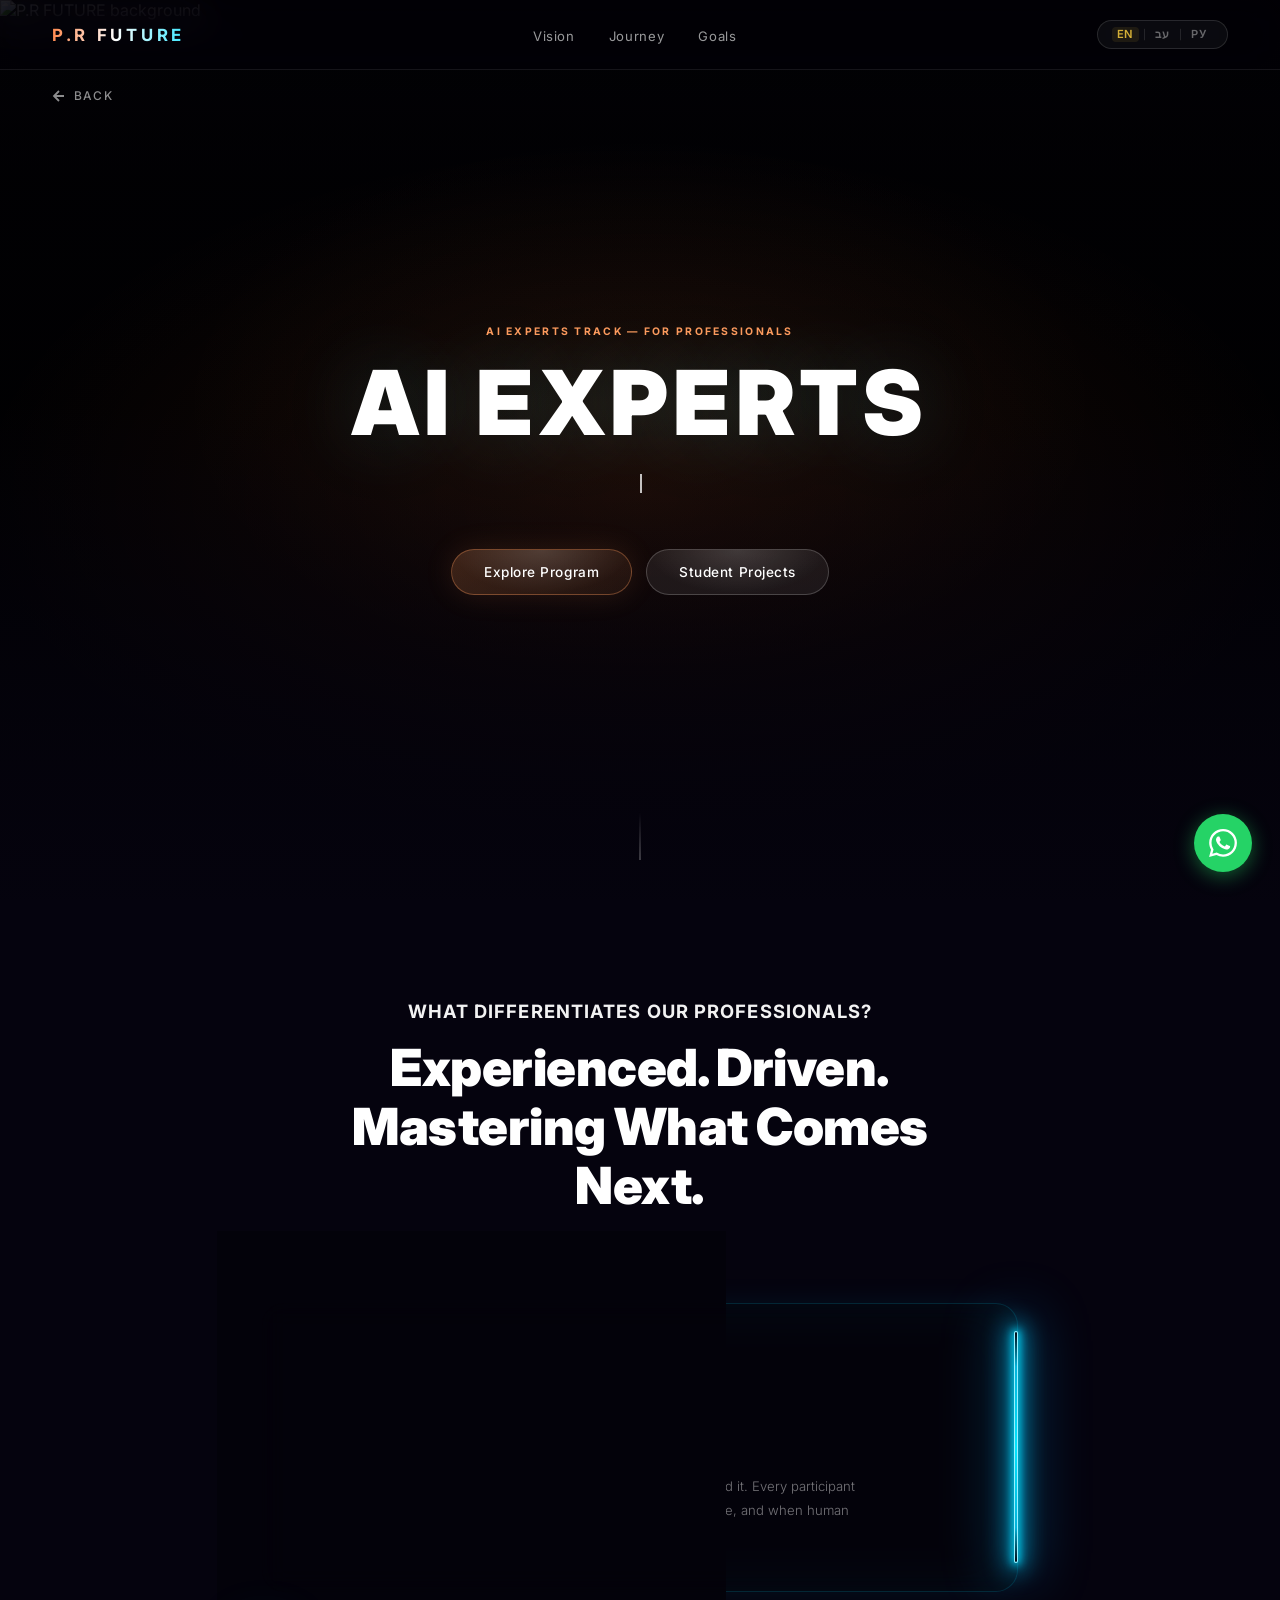
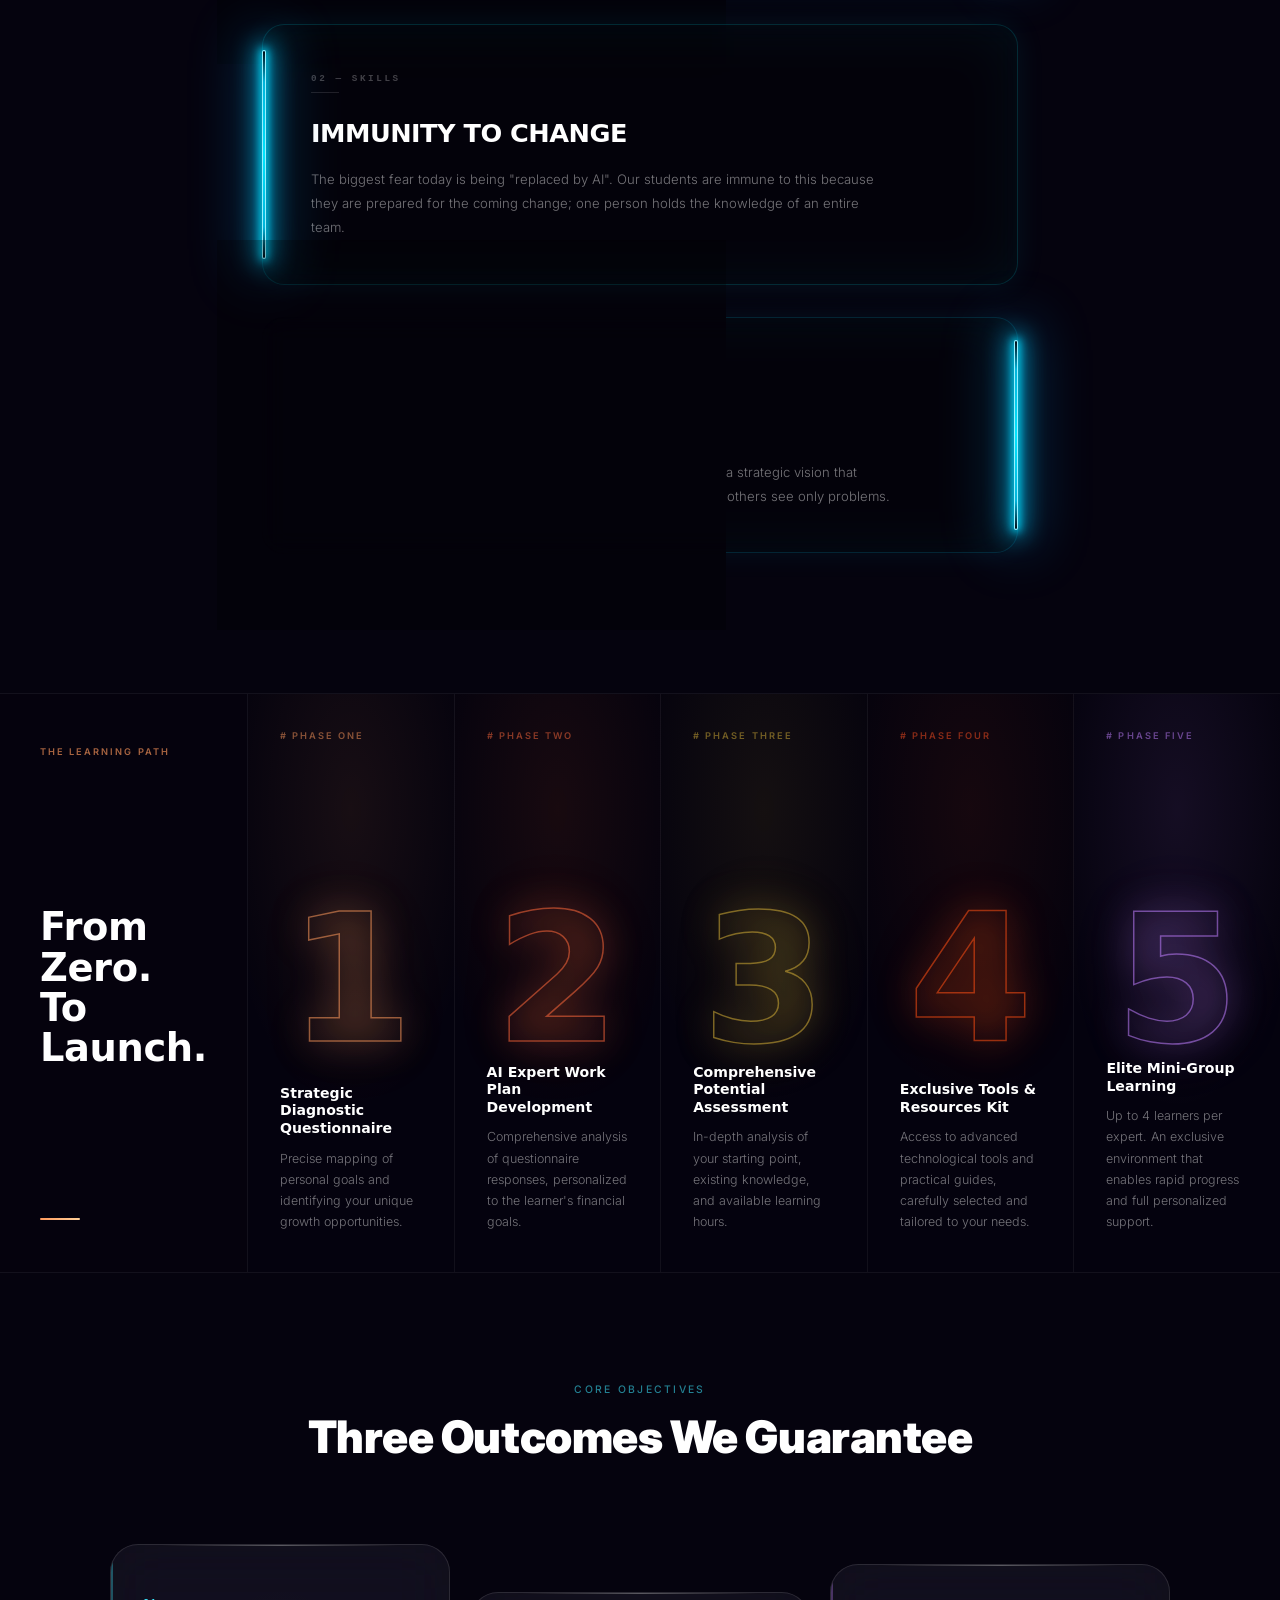
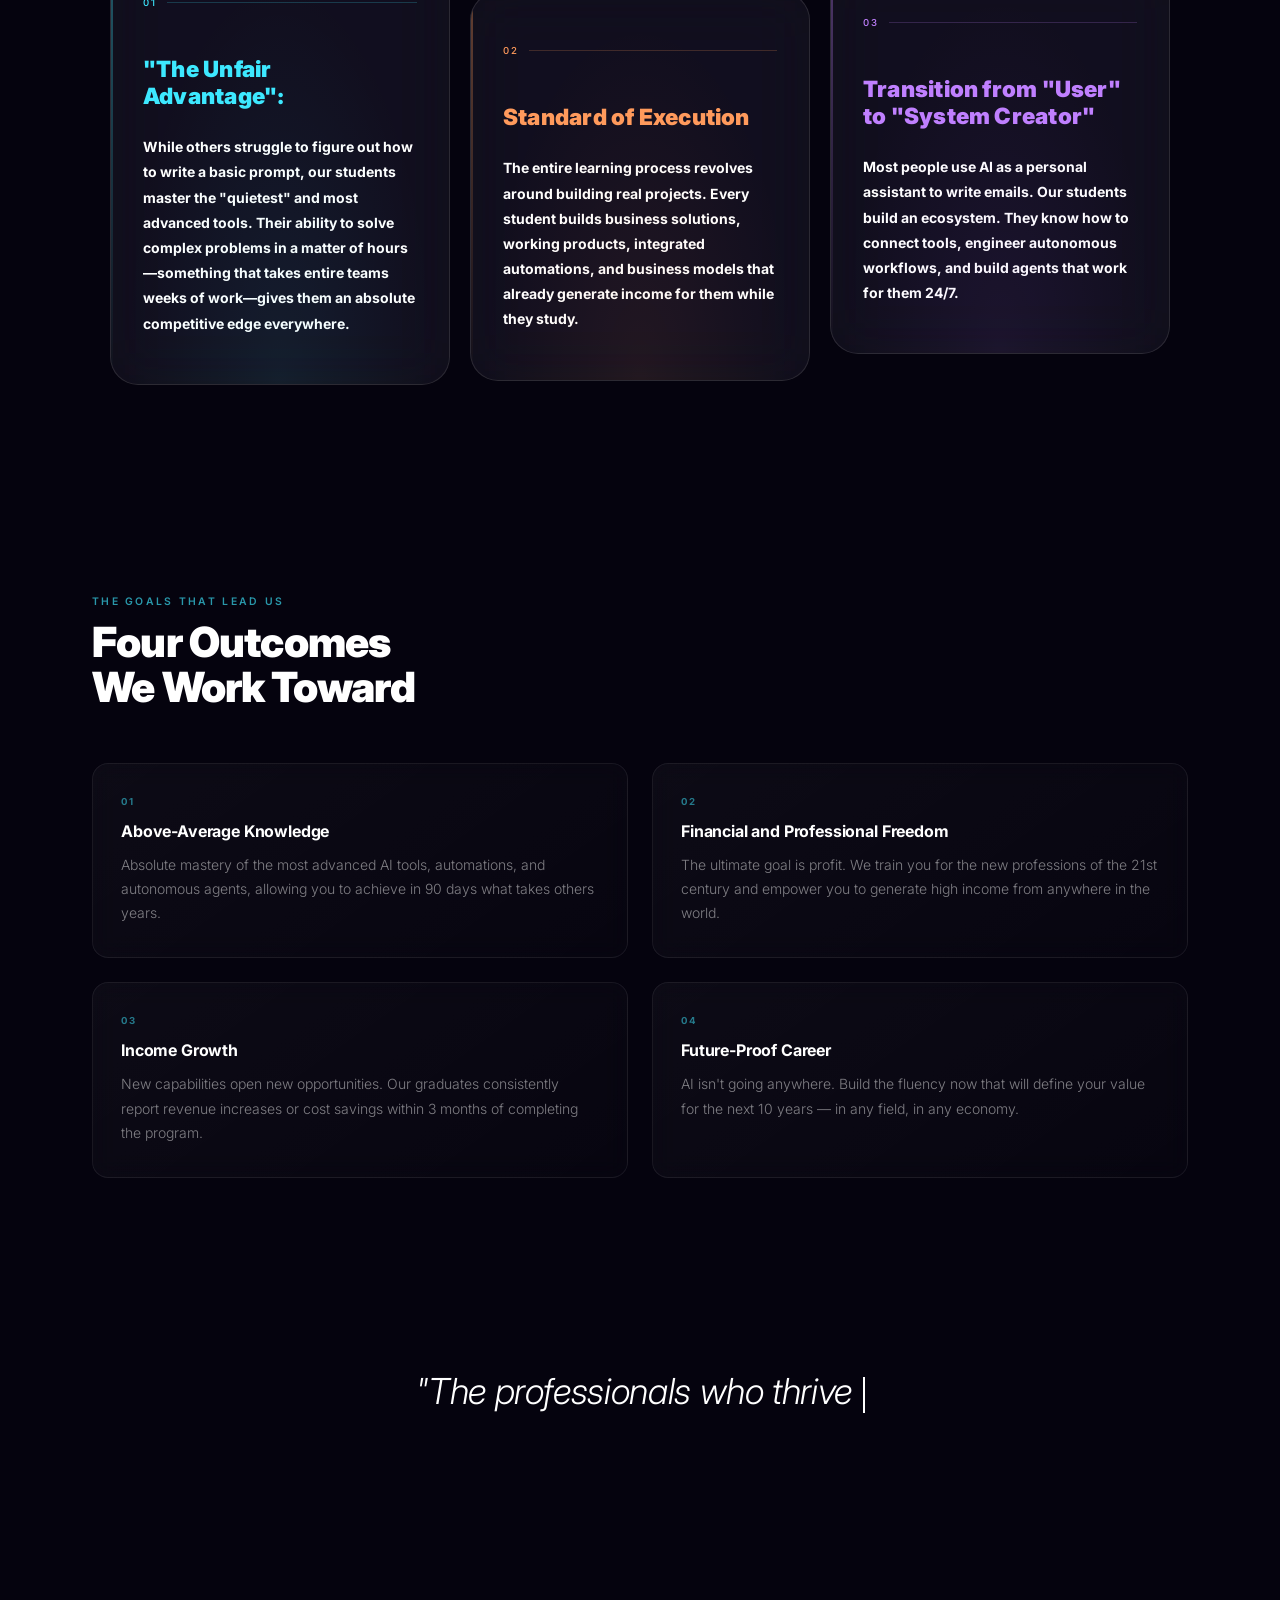
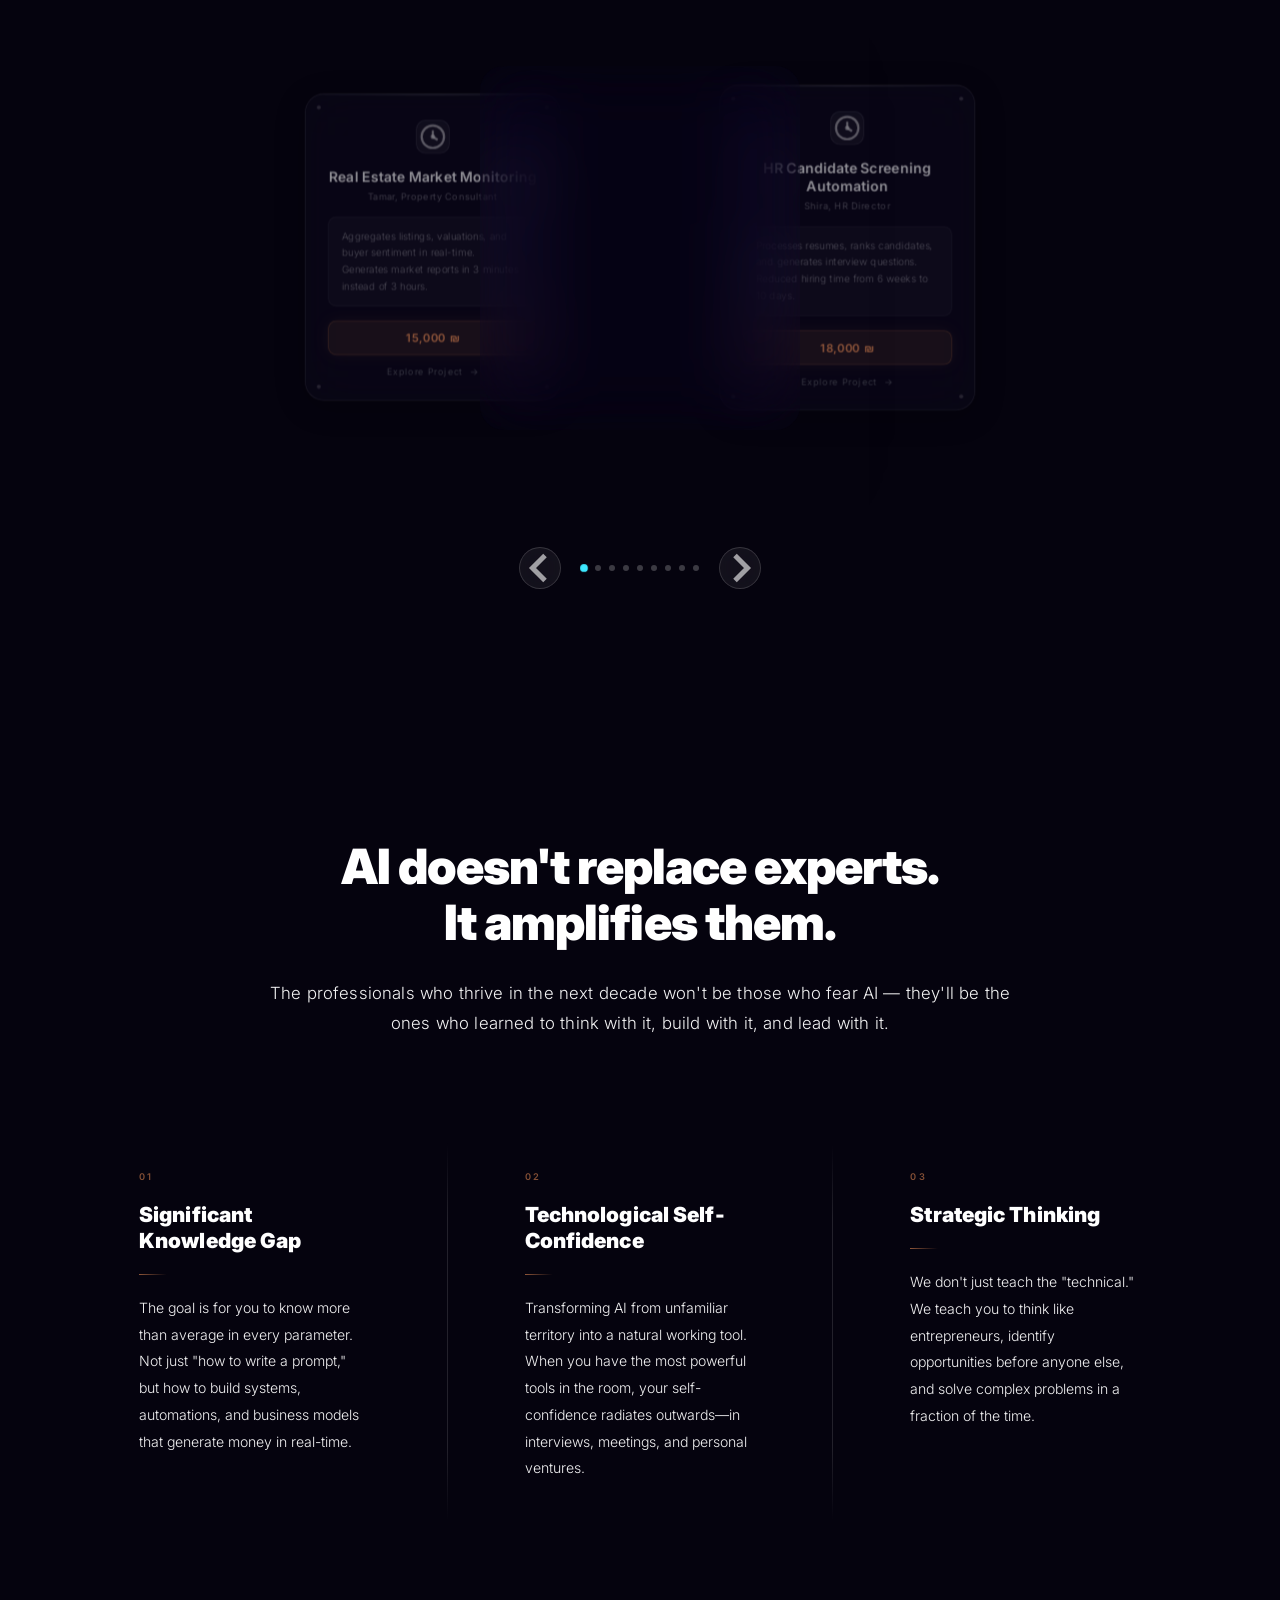
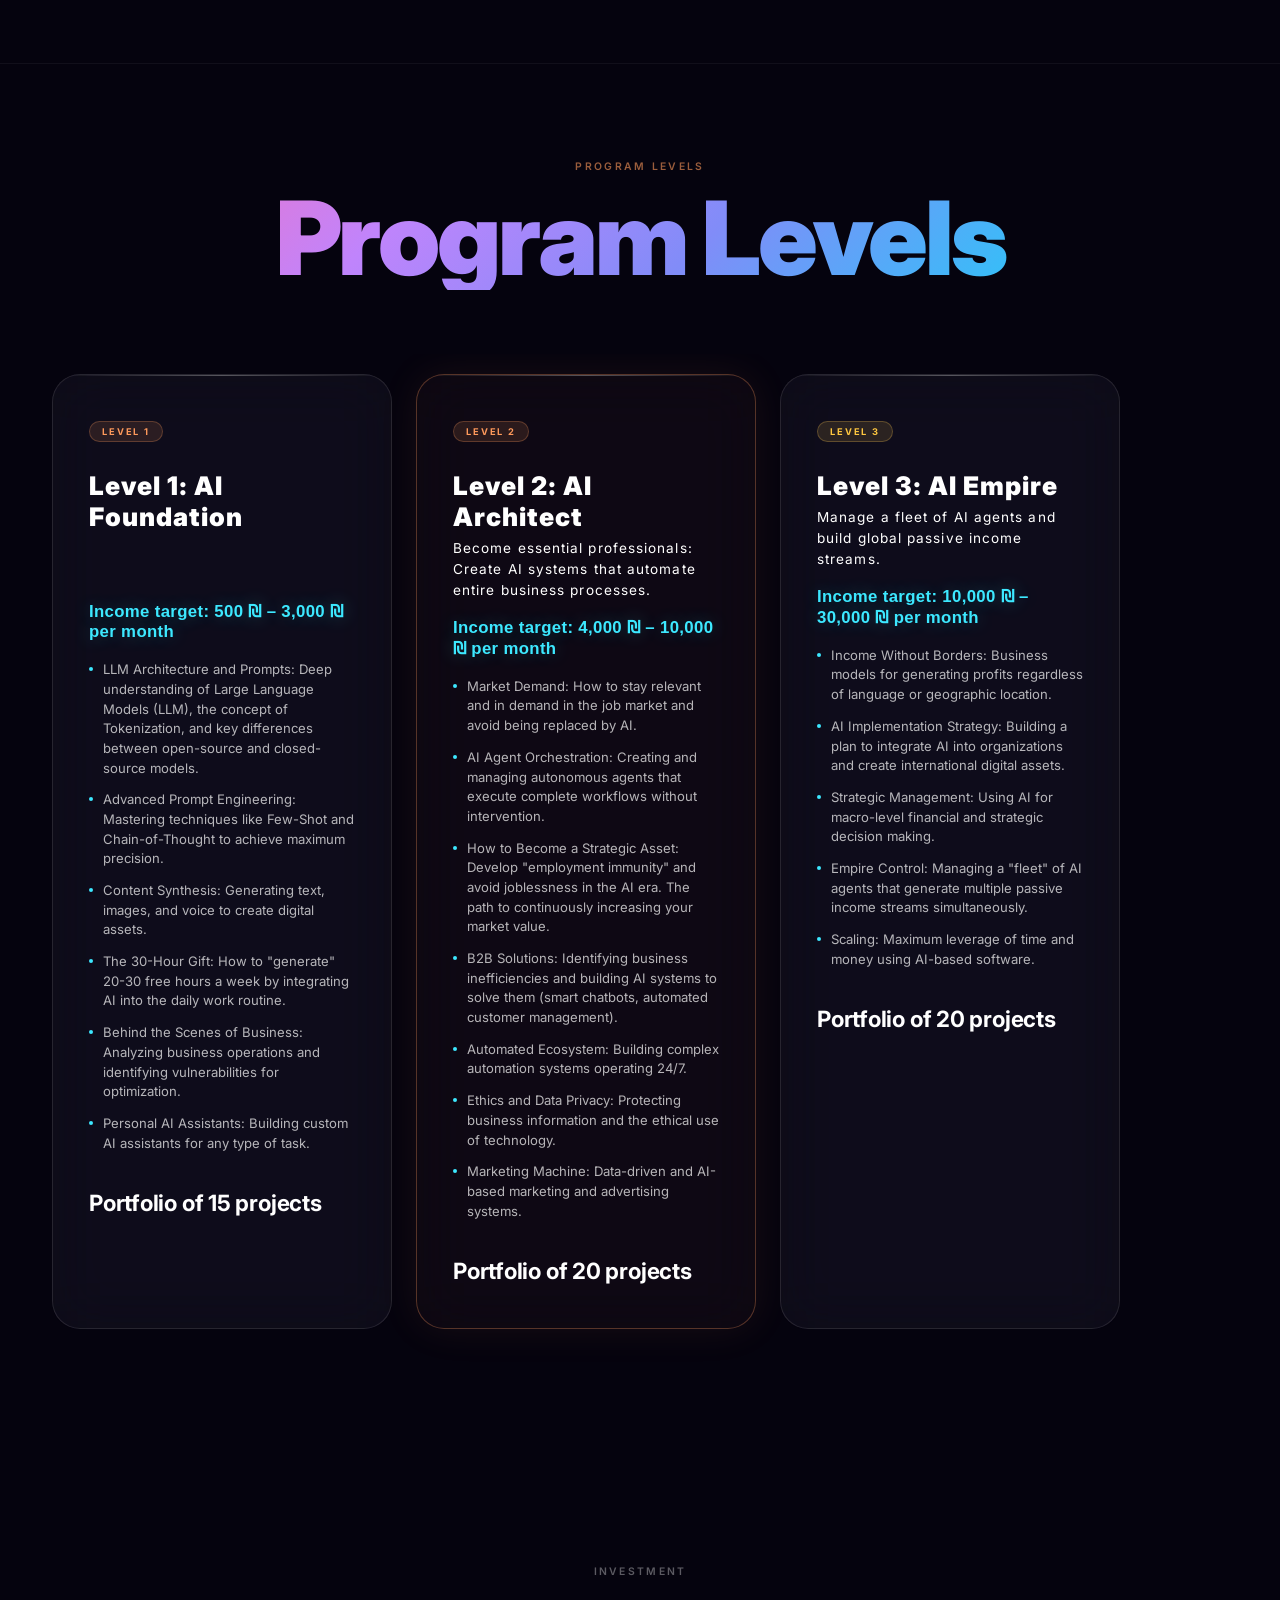
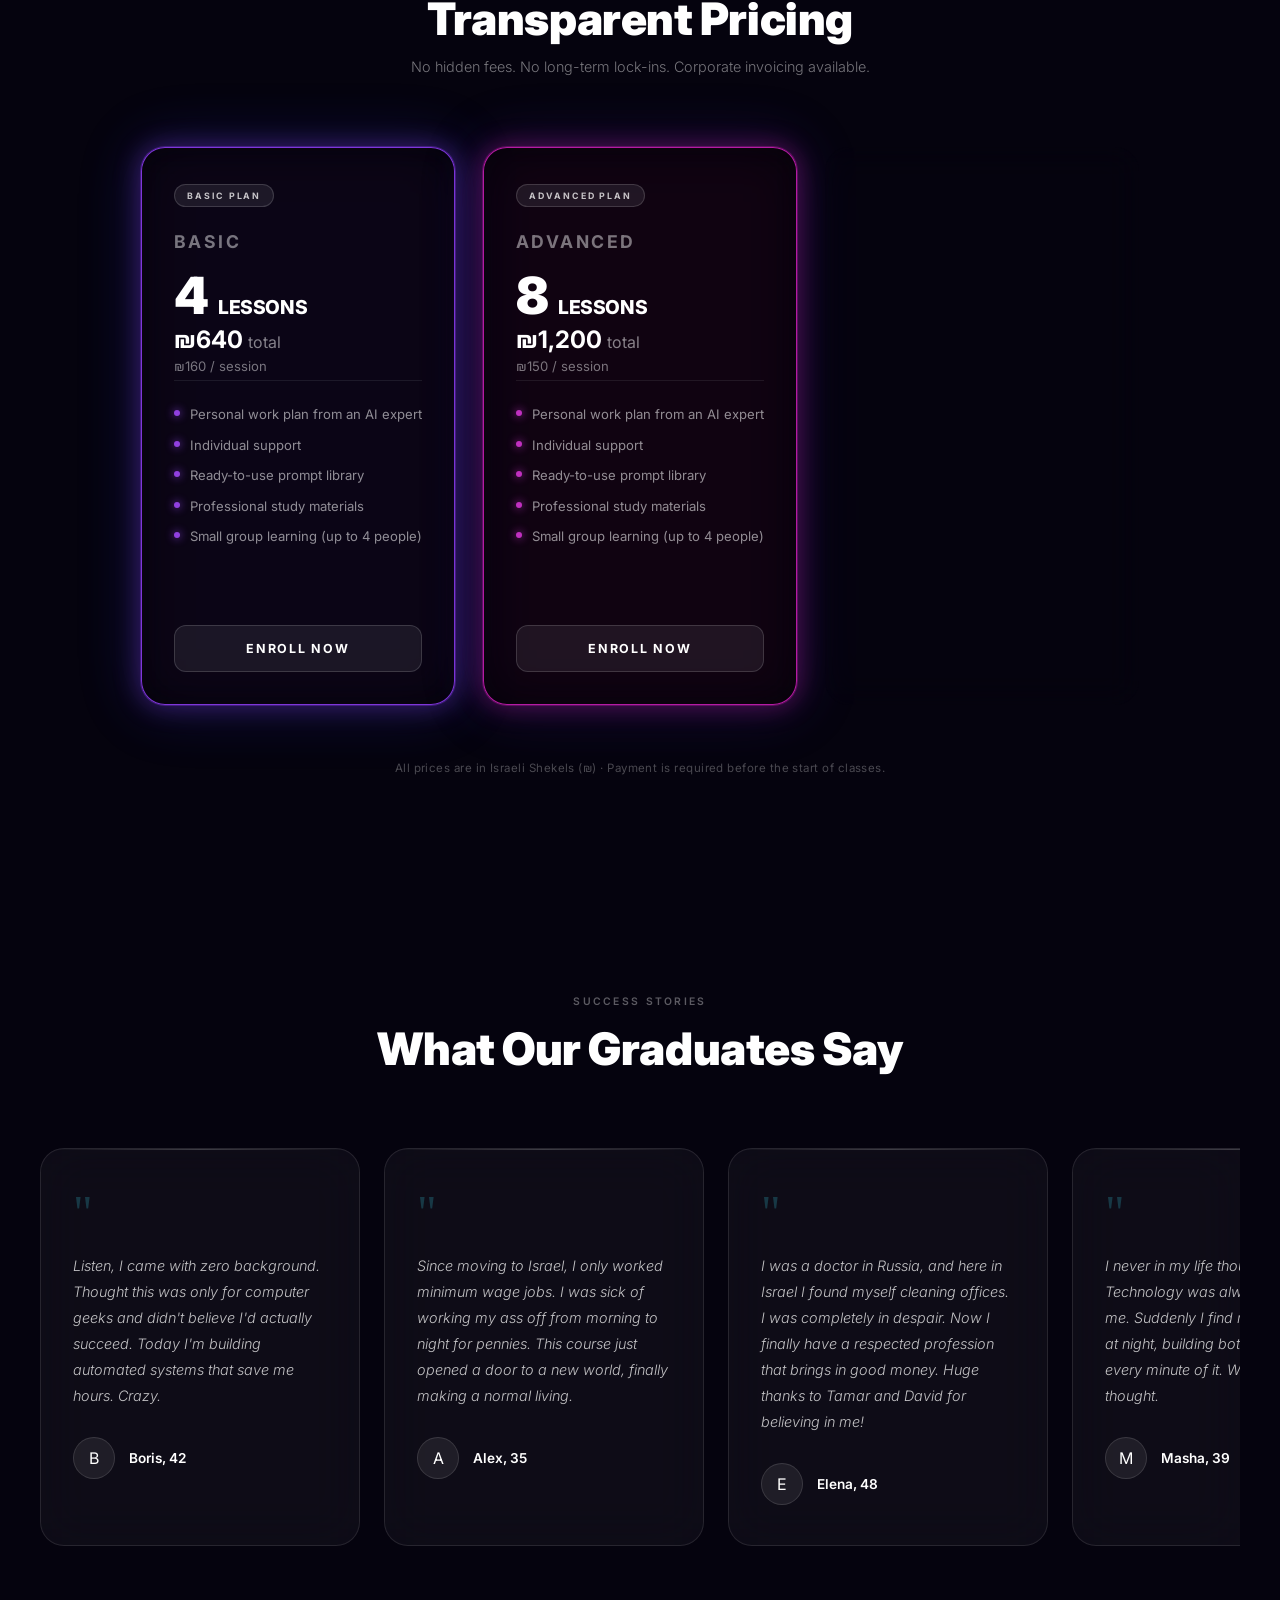
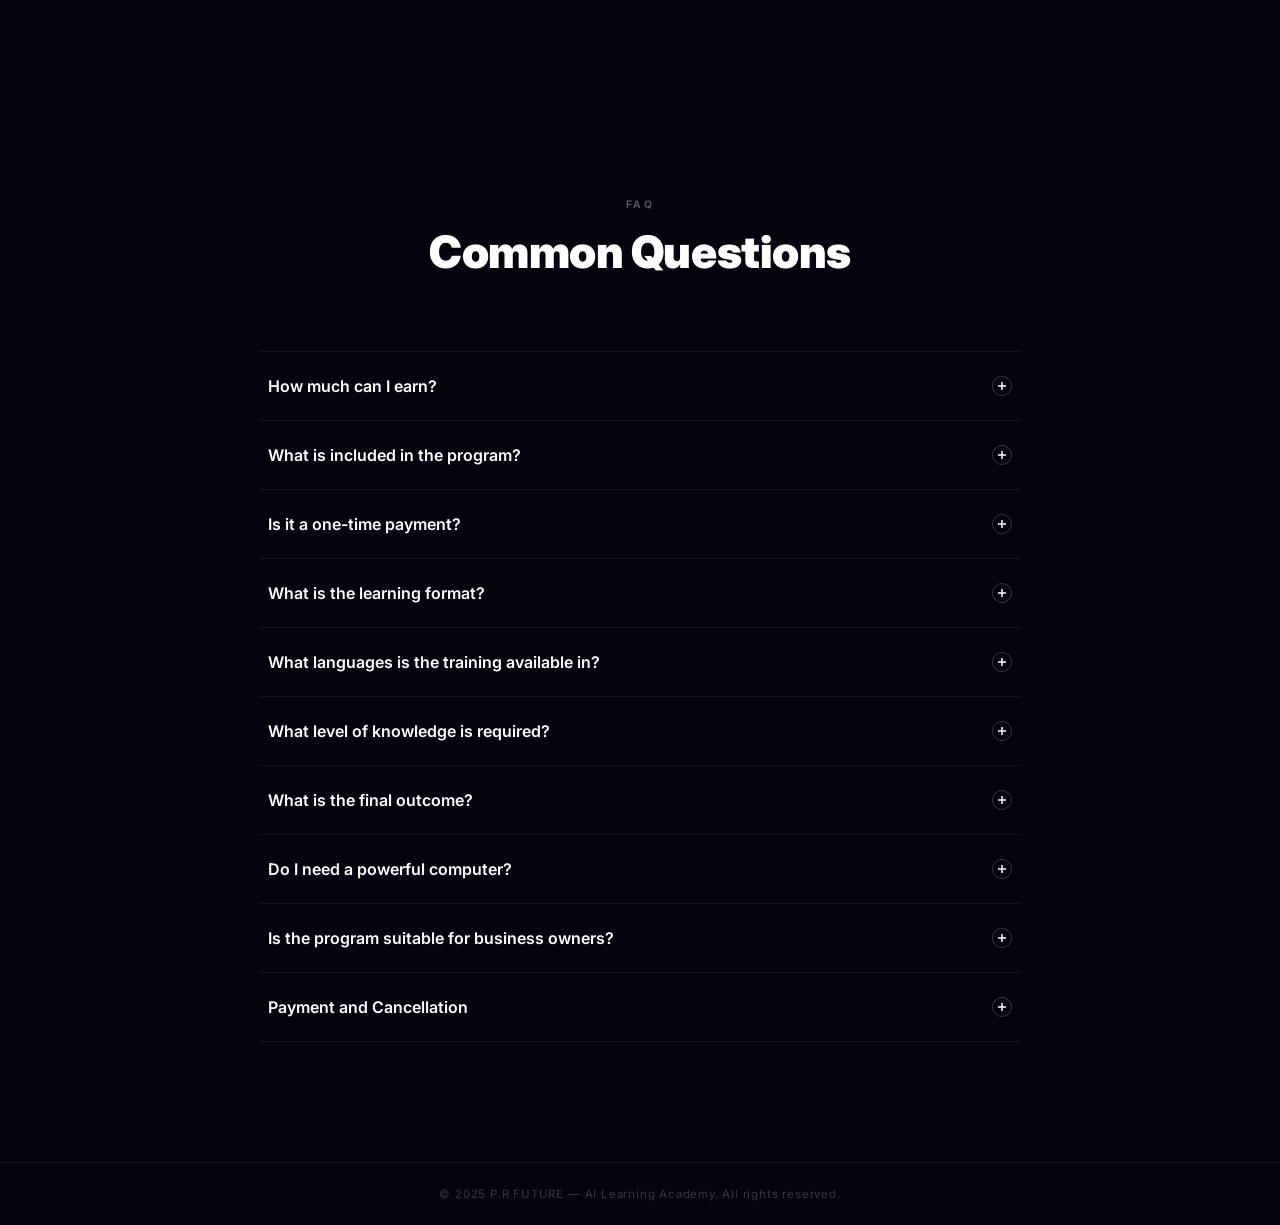
==== adults.html @ 988cabe5 "Replace pricing button links with Green Invoice payment pages" ====
﻿<!DOCTYPE html>
<html lang="en" dir="ltr">
<head>
<meta charset="UTF-8" />
<meta name="viewport" content="width=device-width, initial-scale=1.0" />
<title>AI Experts Track — P.R FUTURE</title>
<link rel="stylesheet" href="shared.css" />
<style>
/* ── Hero title — starts hidden, JS drives reveal ───────── */
.yf-title {
  opacity: 0;
  transform: translateY(30px);
  transition: opacity 2.0s cubic-bezier(0.22, 1, 0.36, 1),
              transform 2.0s cubic-bezier(0.22, 1, 0.36, 1);
}
.yf-title.is-visible { opacity: 1; transform: translateY(0); }

/* ── Hero subtitle — typewriter fills it ───────────────── */
.yf-subtitle { opacity: 1; min-height: 1.4em; }
.hero-tw-cursor {
  display: inline-block; width: 2px; height: 0.9em;
  background: rgba(255,255,255,0.75); margin-left: 2px;
  vertical-align: text-bottom; animation: tw-blink 0.85s step-start infinite;
}

/* ── Page-load entrance (non-hero elements) ─────────────── */
.yf-eyebrow  { animation: fadeUp 1.2s ease-out 0.0s both; }
.yf-buttons  { animation: fadeUp 1.2s ease-out 0.6s both; }
@keyframes fadeUp { from { opacity:0; transform:translateY(30px); } to { opacity:1; transform:translateY(0); } }

/* ── Description paragraph: white, fixed min-height for alignment ── */
.level-duration {
  color: #ffffff !important;
  font-size: 0.85rem;
  line-height: 1.55;
  min-height: 3.5em;
  margin-bottom: 16px;
}

/* ── Income target: prominent, light blue, above bullets ── */
.level-income-highlight {
  font-size: 1.05rem; font-weight: 700;
  color: #3de8ff;
  letter-spacing: 0.02em;
  margin-bottom: 18px;
  font-family: 'Calibri', sans-serif;
  text-shadow: 0 0 18px rgba(61,232,255,0.3);
}

/* ── Adults accent overrides ────────────────────────────── */
.yf-eyebrow { color: #ff9a5c !important; }
.btn-yf-primary { background: linear-gradient(135deg, rgba(255,154,92,0.2), rgba(255,154,92,0.08)) !important; border-color: rgba(255,154,92,0.35) !important; box-shadow: 0 0 30px rgba(255,154,92,0.12) !important; }
.btn-yf-primary:hover { border-color: rgba(255,154,92,0.6) !important; box-shadow: 0 0 50px rgba(255,154,92,0.2) !important; }
.manifesto-number { color: #ff9a5c !important; }
.manifesto-rule { background: linear-gradient(90deg, rgba(255,154,92,0.55), transparent) !important; }
.levels-eyebrow { color: #ff9a5c !important; }
.level-card.featured { border-color: rgba(255,154,92,0.3) !important; background: rgba(255,154,92,0.04) !important; box-shadow: 0 0 40px rgba(255,154,92,0.08) !important; }
.level-card.featured:hover { border-color: rgba(255,154,92,0.5) !important; box-shadow: 0 20px 60px rgba(255,154,92,0.15) !important; }
.level-card.featured .level-cta { border-color: rgba(255,154,92,0.35) !important; color: #ff9a5c !important; }
.level-card.featured .level-cta:hover { background: rgba(255,154,92,0.08) !important; border-color: rgba(255,154,92,0.6) !important; }

/* ── Typewriter cursor ───────────────────────────────────── */
#typewriter-quote { min-height: 3.9em; }
.tw-cursor {
  display: inline-block; width: 2px; height: 1em;
  background: currentColor; margin-left: 2px;
  vertical-align: text-bottom; animation: tw-blink 0.85s step-start infinite;
}
@keyframes tw-blink { 0%, 100% { opacity: 1; } 50% { opacity: 0; } }

/* ── Neon glassmorphism pillar cards ─────────────────────── */
.pillars-list {
  display: grid; grid-template-columns: 1fr; gap: 32px;
  padding: 16px 52px 60px; max-width: 860px; margin: 0 auto;
}
.pillar-item {
  position: relative; border-radius: 22px;
  padding: 48px 44px 44px 48px; min-height: 200px;
  display: flex; flex-direction: column; cursor: default;
  background: rgba(0,0,0,0.25);
  -webkit-backdrop-filter: blur(12px); backdrop-filter: blur(12px);
  border: 1px solid var(--card-border-color);
  box-shadow: inset 0 0 60px var(--card-inner-glow), 0 0 30px var(--card-outer-glow);
  z-index: 0; overflow: visible;
  transition: transform 0.5s cubic-bezier(0.23,1,0.32,1), box-shadow 0.4s;
}
.pillar-item:hover { transform: translateY(-5px); box-shadow: inset 0 0 80px var(--card-inner-glow), 0 0 50px var(--card-outer-glow); }
.pillar-item .pillar-title  { color: #ffffff !important; }
.pillar-item .pillar-body   { color: rgba(255,255,255,0.45) !important; }
.pillar-item .pillar-number { color: rgba(255,255,255,0.28) !important; }

/* Per-card accent colours — light blue / cyan for adults */
.pillars-list > .pillar-item:nth-child(1) { --card-border-color: rgba(0,210,255,0.18); --card-inner-glow: rgba(0,210,255,0.06); --card-outer-glow: rgba(0,210,255,0.08); }
.pillars-list > .pillar-item:nth-child(2) { --card-border-color: rgba(0,229,255,0.18); --card-inner-glow: rgba(0,229,255,0.06); --card-outer-glow: rgba(0,229,255,0.08); }
.pillars-list > .pillar-item:nth-child(3) { --card-border-color: rgba(0,200,240,0.18); --card-inner-glow: rgba(0,200,240,0.06); --card-outer-glow: rgba(0,200,240,0.08); }

/* Neon light blue edge bar — alternating right/left/right */
.pillar-item::before {
  content: ''; display: block; position: absolute; top: 10%; height: 80%; width: 2px;
  border-radius: 2px;
  background: linear-gradient(180deg, transparent 0%, rgba(0,210,255,0.85) 15%, rgba(0,229,255,1.0) 50%, rgba(0,210,255,0.85) 85%, transparent 100%);
  box-shadow: 0 0 0px 1px rgba(150,240,255,1.0), 0 0 8px 3px rgba(0,220,255,0.95), 0 0 22px 8px rgba(0,200,255,0.55), 0 0 55px 18px rgba(0,180,255,0.25);
  z-index: 10; pointer-events: none;
}
.pillars-list > .pillar-item:nth-child(1)::before { right: 0; left: auto; }
.pillars-list > .pillar-item:nth-child(2)::before { left: 0; right: auto; }
.pillars-list > .pillar-item:nth-child(3)::before { right: 0; left: auto; }

/* Pillar card initial hidden + scroll-reveal states */
.pillar-item { opacity: 0; transform: translateX(60px); }
.pillar-item:nth-child(2), .pillar-item:nth-child(4) { transform: translateX(-60px); }
.pillar-item::before { opacity: 0 !important; transition: opacity 0.4s ease !important; }
.pillar-item.bar-visible::before { opacity: 1 !important; }
.pillar-item.card-visible { opacity: 1; transform: translateX(0); transition: opacity 0.6s cubic-bezier(0.22,1,0.36,1), transform 0.6s cubic-bezier(0.22,1,0.36,1); }

.pillar-beam, .pillar-beam-floor, .pillar-left, .pillar-accent { display: none; }

.pillar-right { position: relative; z-index: 1; display: flex; flex-direction: column; flex: 1; }
.pillar-number { font-size: 0.58rem; font-weight: 700; letter-spacing: 0.28em; text-transform: uppercase; color: rgba(255,255,255,0.28); margin-bottom: 8px; font-family: 'Courier New', monospace; }
.pillar-rule { width: 28px; height: 1px; background: rgba(255,255,255,0.12); margin-bottom: 26px; }
.pillar-title { font-size: clamp(1.4rem,2vw,1.85rem); font-weight: 900; letter-spacing: -0.02em; line-height: 1.1; color: #ffffff; margin-bottom: 20px; font-family: 'Calibri', system-ui, sans-serif; text-transform: uppercase; }
.pillar-body { font-size: 0.82rem; line-height: 1.85; color: rgba(255,255,255,0.38); font-weight: 300; flex: 1; }

/* ── Journey strip (identical to youth) ─────────────────── */
.journey-strip {
  display: flex; width: 100%; min-height: 580px;
  border-top: 1px solid rgba(255,255,255,0.06);
  border-bottom: 1px solid rgba(255,255,255,0.06);
}
.jp-title { flex: 0 0 220px; padding: 52px 40px; display: flex; flex-direction: column; justify-content: space-between; background: rgba(5,3,14,0.6); border-right: 1px solid rgba(255,255,255,0.06); position: relative; }
.jp-title-eyebrow { font-size: 0.58rem; font-weight: 600; letter-spacing: 0.22em; text-transform: uppercase; color: rgba(255,154,92,0.65); }
.jp-title-heading { font-size: clamp(2rem,3vw,2.8rem); font-weight: 900; line-height: 1.05; color: #fff; font-family: 'Calibri', system-ui, sans-serif; letter-spacing: -0.01em; }
.jp-title-rule { width: 40px; height: 2px; background: linear-gradient(90deg, #ff9a5c, #ffd09a); border-radius: 2px; }
.jp-step { flex: 1; min-width: 0; display: flex; flex-direction: column; justify-content: space-between; padding: 36px 32px 40px; border-right: 1px solid rgba(255,255,255,0.055); position: relative; overflow: hidden; cursor: default; transition: flex 0.5s cubic-bezier(0.23,1,0.32,1); }
.jp-step:last-child { border-right: none; }
.jp-step:hover { flex: 1.35; }
.jp-step-1 { background: radial-gradient(ellipse 100% 80% at 50% 20%, rgba(255,154,92,0.08) 0%, transparent 65%), rgba(5,3,14,0.5); }
.jp-step-2 { background: radial-gradient(ellipse 100% 80% at 50% 20%, rgba(255,100,40,0.08) 0%, transparent 65%), rgba(5,3,14,0.5); }
.jp-step-3 { background: radial-gradient(ellipse 100% 80% at 50% 20%, rgba(212,175,55,0.08) 0%, transparent 65%), rgba(5,3,14,0.5); }
.jp-step-4 { background: radial-gradient(ellipse 100% 80% at 50% 20%, rgba(255,80,20,0.07) 0%, transparent 65%), rgba(5,3,14,0.5); }
.jp-step-5 { background: radial-gradient(ellipse 100% 80% at 50% 20%, rgba(192,128,255,0.09) 0%, transparent 65%), rgba(5,3,14,0.5); }
.jp-label { font-size: 0.58rem; font-weight: 600; letter-spacing: 0.22em; text-transform: uppercase; opacity: 0.5; transition: opacity 0.3s; }
.jp-step:hover .jp-label { opacity: 1; }
.jp-step-1 .jp-label { color: #ff9a5c; }
.jp-step-2 .jp-label { color: #ff6a3c; }
.jp-step-3 .jp-label { color: #D4AF37; }
.jp-step-4 .jp-label { color: #ff5020; }
.jp-step-5 .jp-label { color: #c080ff; }
.jp-number { position: absolute; top: 50%; left: 50%; transform: translate(-50%,-52%); font-size: clamp(140px,14vw,220px); font-weight: 900; font-family: 'Calibri', system-ui, sans-serif; line-height: 1; color: transparent; user-select: none; pointer-events: none; white-space: nowrap; opacity: 0; transition: opacity 1.0s cubic-bezier(0.22,1,0.36,1), filter 1.0s cubic-bezier(0.22,1,0.36,1); }
.jp-step-1 .jp-number { -webkit-text-stroke: 1.5px rgba(255,154,92,0.55);  text-shadow: 0 0 40px rgba(255,154,92,0.25),  0 0 80px rgba(255,154,92,0.08); }
.jp-step-2 .jp-number { -webkit-text-stroke: 1.5px rgba(255,106,60,0.55);  text-shadow: 0 0 40px rgba(255,106,60,0.25),  0 0 80px rgba(255,106,60,0.08); }
.jp-step-3 .jp-number { -webkit-text-stroke: 1.5px rgba(212,175,55,0.55);  text-shadow: 0 0 40px rgba(212,175,55,0.25),  0 0 80px rgba(212,175,55,0.08); }
.jp-step-4 .jp-number { -webkit-text-stroke: 1.5px rgba(255,80,20,0.55);   text-shadow: 0 0 40px rgba(255,80,20,0.25),   0 0 80px rgba(255,80,20,0.08); }
.jp-step-5 .jp-number { -webkit-text-stroke: 1.5px rgba(192,128,255,0.55); text-shadow: 0 0 40px rgba(192,128,255,0.25), 0 0 80px rgba(192,128,255,0.08); }
.jp-bottom { opacity: 0; transform: translateY(24px); transition: opacity 1.0s cubic-bezier(0.22,1,0.36,1), transform 1.0s cubic-bezier(0.22,1,0.36,1); }
.jp-step.num-visible .jp-number { opacity: 1; }
.jp-step.num-visible:hover .jp-number { filter: brightness(1.6); }
.jp-step.content-visible .jp-bottom { opacity: 1; transform: translateY(0); }
.jp-duration { font-size: 0.65rem; letter-spacing: 0.14em; text-transform: uppercase; color: rgba(255,255,255,0.28); margin-bottom: 10px; font-weight: 500; }
.jp-step-title { font-size: clamp(0.85rem,1.1vw,1rem); font-weight: 700; color: #fff; margin-bottom: 10px; line-height: 1.25; font-family: 'Calibri', system-ui, sans-serif; }
.jp-step-body { font-size: 0.78rem; font-weight: 300; color: rgba(255,255,255,0.45); line-height: 1.7; max-width: 220px; transition: color 0.3s; }
.jp-step:hover .jp-step-body { color: rgba(255,255,255,0.68); }
.jp-step::before { content: ''; position: absolute; top: 0; left: 0; right: 0; height: 2px; transform: scaleX(0); transform-origin: left; transition: transform 0.5s cubic-bezier(0.23,1,0.32,1); }
.jp-step-1::before { background: linear-gradient(90deg, #ff9a5c, transparent); }
.jp-step-2::before { background: linear-gradient(90deg, #ff6a3c, transparent); }
.jp-step-3::before { background: linear-gradient(90deg, #D4AF37, transparent); }
.jp-step-4::before { background: linear-gradient(90deg, #ff5020, transparent); }
.jp-step-5::before { background: linear-gradient(90deg, #c080ff, transparent); }
.jp-step:hover::before { transform: scaleX(1); }

/* ── Choose Your Track heading reveal ───────────────────── */
.levels-title { opacity: 0; transform: translateY(30px); transition: opacity 1.2s cubic-bezier(0.22,1,0.36,1), transform 1.2s cubic-bezier(0.22,1,0.36,1); }
.levels-title.is-visible { opacity: 1; transform: translateY(0); }

/* ── Track cards initial hidden ─────────────────────────── */
.level-card { opacity: 0; transform: translateY(30px); }
.level-card.card-revealed { opacity: 1; transform: translateY(0); transition: border-color 0.35s ease, box-shadow 0.35s ease, transform 0.35s ease; }

/* ── Scroll-reveal heading ───────────────────────────────── */
.scroll-reveal-heading { opacity: 0; transform: translateY(30px); transition: opacity 1.0s cubic-bezier(0.22,1,0.36,1), transform 1.0s cubic-bezier(0.22,1,0.36,1); }
.scroll-reveal-heading.is-visible { opacity: 1; transform: translateY(0); }

/* ── Pricing cards — glassmorphism identical to youth ────── */
.pricing-grid {
  display: grid; grid-template-columns: repeat(3,1fr); gap: 28px;
  padding: 0 52px 20px; max-width: 1200px; margin: 0 auto;
}
.pricing-card {
  position: relative; border-radius: 24px; padding: 36px 32px 32px;
  display: flex; flex-direction: column;
  background: rgba(0,0,0,0.55); -webkit-backdrop-filter: blur(16px); backdrop-filter: blur(16px);
  border: 1.5px solid var(--pc-color);
  box-shadow: 0 0 0 1px var(--pc-color-dim), 0 0 24px 2px var(--pc-glow-near), 0 0 60px 8px var(--pc-glow-far);
  z-index: 0; overflow: visible;
  transition: transform 0.45s cubic-bezier(0.23,1,0.32,1), box-shadow 0.4s;
}
.pricing-card::before { display: none; }
.pricing-card::after { content: ''; position: absolute; inset: -8px; border-radius: 32px; background: var(--pc-glow-near, transparent); filter: blur(28px); opacity: 0.20; z-index: -1; transition: opacity 0.4s, filter 0.4s; pointer-events: none; }
.pricing-card:hover::after { opacity: 0.35; filter: blur(40px); }
.pricing-card:hover { transform: translateY(-6px); box-shadow: 0 0 0 1px var(--pc-color-dim), 0 0 40px 6px var(--pc-glow-near), 0 0 90px 16px var(--pc-glow-far); }
.pricing-card:nth-child(1) { --pc-color: rgba(140,60,240,0.9); --pc-color-dim: rgba(140,60,240,0.3); --pc-glow-near: rgba(140,60,240,0.35); --pc-glow-far: rgba(30,80,220,0.15); --pc-accent: #9040e0; }
.pricing-card:nth-child(2) { --pc-color: rgba(200,30,180,0.9); --pc-color-dim: rgba(200,30,180,0.3); --pc-glow-near: rgba(200,30,180,0.35); --pc-glow-far: rgba(40,60,200,0.15); --pc-accent: #c030c0; }
.pricing-card:nth-child(3) { --pc-color: rgba(255,100,20,0.9); --pc-color-dim: rgba(255,100,20,0.3); --pc-glow-near: rgba(255,100,20,0.40); --pc-glow-far: rgba(255,180,0,0.15); --pc-accent: #ff7020; }
.pc-inner { display: flex; flex-direction: column; flex: 1; background: transparent; }
.pc-tag { display: inline-block; font-size: 0.55rem; font-weight: 700; letter-spacing: 0.22em; text-transform: uppercase; padding: 5px 12px; border-radius: 100px; background: rgba(255,255,255,0.08); border: 1px solid rgba(255,255,255,0.15); color: rgba(255,255,255,0.75); margin-bottom: 24px; align-self: flex-start; }
.pc-name { font-size: 1.1rem; font-weight: 700; letter-spacing: 0.14em; text-transform: uppercase; color: rgba(255,255,255,0.45); margin-bottom: 18px; }
.pc-sessions { display: flex; flex-direction: row; align-items: baseline; gap: 10px; font-weight: 900; line-height: 1; margin-bottom: 4px; }
.pc-num { font-size: clamp(2.8rem,4vw,3.8rem); font-weight: 900; letter-spacing: -0.02em; color: #ffffff; }
.pc-lessons { font-size: clamp(1rem,1.5vw,1.3rem); font-weight: 800; color: #ffffff; letter-spacing: -0.02em; margin-bottom: 4px; }
.pc-total { font-size: 1.5rem; font-weight: 700; color: #ffffff; margin-bottom: 4px; }
.pc-total span { font-size: 1rem; font-weight: 400; color: rgba(255,255,255,0.5); }
.pc-per-session { font-size: 0.82rem; color: rgba(255,255,255,0.45); margin-bottom: 6px; font-weight: 400; }
.pc-save { display: inline-block; font-size: 0.7rem; font-weight: 700; letter-spacing: 0.1em; color: #ffb800; margin-bottom: 28px; padding: 3px 10px; border-radius: 6px; background: rgba(255,184,0,0.12); border: 1px solid rgba(255,184,0,0.3); }
.pc-divider { width: 100%; height: 1px; background: rgba(255,255,255,0.08); margin-bottom: 24px; }
.pc-features { list-style: none; display: flex; flex-direction: column; gap: 12px; flex: 1; margin-bottom: 32px; }
.pc-features li { font-size: 0.82rem; color: rgba(255,255,255,0.55); display: flex; align-items: flex-start; gap: 10px; line-height: 1.4; }
.pc-features li::before { content: ''; flex-shrink: 0; width: 6px; height: 6px; border-radius: 50%; background: var(--pc-accent); margin-top: 5px; box-shadow: 0 0 8px var(--pc-accent); }
.pc-cta { display: block; text-align: center; padding: 15px 24px; border-radius: 12px; font-size: 0.78rem; font-weight: 700; letter-spacing: 0.14em; text-transform: uppercase; text-decoration: none; transition: opacity 0.25s, transform 0.25s; position: relative; overflow: hidden; }
.pc-cta:hover { opacity: 0.88; transform: translateY(-2px); }
.pricing-card:nth-child(1) .pc-cta, .pricing-card:nth-child(2) .pc-cta { background: rgba(255,255,255,0.07); border: 1px solid rgba(255,255,255,0.15); color: #fff; }
.pricing-card:nth-child(3) .pc-cta { background: linear-gradient(90deg, #ff6010 0%, #ffb800 100%); border: none; color: #000; font-weight: 800; box-shadow: 0 8px 32px rgba(255,120,0,0.4); }

/* ── Goals grid: 2×2 on desktop ── */
@media (min-width: 901px) { .goals-grid { grid-template-columns: 1fr 1fr; } }
.pricing-footnote { text-align: center; font-size: 0.72rem; color: rgba(255,255,255,0.28); margin-top: 36px; letter-spacing: 0.04em; }

/* Pricing cards — initial hidden state (set by JS, not CSS) */
[data-pricing-card].card-revealed { transition: border-color 0.35s ease, box-shadow 0.35s ease, transform 0.35s ease; }

/* ── Pricing grid mobile horizontal scroll ───────────────── */
@media (max-width: 900px) {
  .investment-section { align-items: stretch !important; padding-left: 0 !important; padding-right: 0 !important; overflow-x: hidden !important; }
  .investment-header { padding: 0 24px !important; }
  .pricing-grid { display: grid !important; grid-auto-flow: column !important; grid-auto-columns: 85vw !important; grid-template-columns: unset !important; overflow-x: auto !important; scroll-snap-type: x mandatory !important; gap: 16px !important; padding: 0 24px 20px !important; max-width: none !important; width: 100% !important; box-sizing: border-box !important; }
  .pricing-grid::-webkit-scrollbar { display: none; }
  .pricing-card { width: auto !important; max-width: none !important; min-width: unset !important; scroll-snap-align: center !important; box-sizing: border-box !important; }
}

/* ── Journey strip — mobile vertical ────────────────────── */
@media (max-width: 900px) {
  .journey-strip { flex-direction: column; min-height: auto; }
  .jp-title { flex: none; padding: 40px 24px; border-right: none; border-bottom: 1px solid rgba(255,255,255,0.06); }
  .jp-step { flex: none; min-height: 220px; border-right: none; border-bottom: 1px solid rgba(255,255,255,0.06); padding: 28px 24px 32px; position: relative; overflow: hidden; }
  .jp-step:last-child { border-bottom: none; }
  .jp-number { font-size: clamp(100px,28vw,160px); top: 50%; left: 50%; transform: translate(-50%,-50%); opacity: 0; }
  .jp-step.num-visible .jp-number { opacity: 0.55; }
  .jp-step-body { max-width: 100%; }
}
</style>
</head>
<body>

<!-- Fixed background -->
<div class="bg-fixed-wrap">
  <img src="uploads/Gemini_Generated_Image_okctgmokctgmokct.png" alt="P.R FUTURE background"
    style="width:100vw;height:100vh;object-fit:cover;object-position:center 20%;filter:contrast(1.05) saturate(1.1);" />
  <div style="position:absolute;inset:0;background:radial-gradient(ellipse 80% 60% at 50% 55%,rgba(255,100,20,0.10) 0%,transparent 65%),radial-gradient(ellipse 60% 50% at 50% 45%,rgba(255,154,92,0.06) 0%,transparent 60%);"></div>
  <div class="bg-fixed-overlay"></div>
  <div style="position:absolute;inset:0;background:linear-gradient(to bottom,rgba(0,0,0,0.55) 0%,transparent 22%);"></div>
</div>

<!-- Nav -->
<nav>
  <a href="index.html" class="nav-logo">P.R FUTURE</a>
  <ul class="nav-links">
    <li><a href="#ae-vision" data-i18n="nav.vision">Vision</a></li>
    <li><a href="#ae-journey" data-i18n="nav.journey">Journey</a></li>
    <li><a href="#ae-objectives" data-i18n="nav.goals">Goals</a></li>
  </ul>
  <div style="display:flex;align-items:center;gap:14px;">
    <div class="lang-switcher" id="lang-switcher">
      <button class="lang-btn active" data-lang="en">EN</button>
      <span class="lang-divider">|</span>
      <button class="lang-btn" data-lang="he">עב</button>
      <span class="lang-divider">|</span>
      <button class="lang-btn" data-lang="ru">РУ</button>
    </div>
  </div>
</nav>

<!-- Back button -->
<a href="index.html" class="back-btn">
  <svg viewBox="0 0 14 14" fill="none" stroke="currentColor" stroke-width="1.8"><path d="M12 7H2M7 2L2 7l5 5"/></svg>
  <span data-i18n="back">Back</span>
</a>

<!-- ── Hero ─────────────────────────────────────────── -->
<section class="yf-hero">
  <div class="yf-eyebrow" data-i18n="hero.eyebrow">AI Experts Track — For Professionals</div>
  <h1 class="yf-title" data-i18n-html="hero.title">AI Experts</h1>
  <p class="yf-subtitle" id="hero-subtitle"><span class="hero-tw-cursor" aria-hidden="true"></span></p>
  <div class="yf-buttons">
    <a href="#syllabus" class="btn-yf btn-yf-primary" data-i18n="hero.cta1">Explore Program</a>
    <a href="#projects" class="btn-yf" data-i18n="hero.cta2">Student Projects</a>
  </div>
  <div class="scroll-indicator" style="bottom:40px;">
    <div class="scroll-line"></div>
  </div>
</section>

<!-- ── Vision / Pillars ────────────────────────────── -->
<section class="yf-vision" id="ae-vision">
  <p class="yf-mission reveal" data-i18n="vision.mission">What differentiates our professionals?</p>
  <h2 class="yf-vision-title reveal" data-i18n-html="vision.title">Experienced. Driven.<br>Mastering What Comes Next.</h2>
  <div class="pillars-list">

    <div class="pillar-item">
      <div class="pillar-right">
        <span class="pillar-number" data-i18n="pillar1.number">01 — Mindset</span>
        <div class="pillar-rule"></div>
        <h3 class="pillar-title" data-i18n-html="pillar1.title">The AI Professional<br>Mindset</h3>
        <p class="pillar-body" data-i18n="pillar1.body">We don't teach you to fear AI or worship it — we teach you to wield it. Every participant develops the strategic instinct to know when AI amplifies their edge, and when human judgment is irreplaceable. That distinction is worth everything.</p>
      </div>
    </div>

    <div class="pillar-item">
      <div class="pillar-right">
        <span class="pillar-number" data-i18n="pillar2.number">02 — Skills</span>
        <div class="pillar-rule"></div>
        <h3 class="pillar-title" data-i18n-html="pillar2.title">Immunity to Change</h3>
        <p class="pillar-body" data-i18n="pillar2.body">The biggest fear today is being "replaced by AI". Our students are immune to this because they are prepared for the coming change; one person holds the knowledge of an entire team.</p>
      </div>
    </div>

    <div class="pillar-item">
      <div class="pillar-right">
        <span class="pillar-number" data-i18n="pillar3.number">03 — Launch</span>
        <div class="pillar-rule"></div>
        <h3 class="pillar-title" data-i18n-html="pillar3.title">Founders Mindset</h3>
        <p class="pillar-body" data-i18n="pillar3.body">We don't just teach "how", we teach "why". Our students develop a strategic vision that allows them to identify profit and optimization opportunities where others see only problems.</p>
      </div>
    </div>

  </div>
</section>

<!-- ── Journey — Cinematic Panel Strip ─────────────── -->
<section id="ae-journey" style="position:relative;z-index:10;overflow:hidden;">
<div class="journey-strip">

  <div class="jp-title">
    <div class="jp-title-eyebrow" data-i18n="journey.eyebrow">The Learning Path</div>
    <h2 class="jp-title-heading" data-i18n-html="journey.heading">From<br>Zero.<br>To<br>Launch.</h2>
    <div>
      <div class="jp-title-rule"></div>
    </div>
  </div>

  <div class="jp-step jp-step-1">
    <div class="jp-label" data-i18n="phase1.label"># Phase One</div>
    <div class="jp-number">1</div>
    <div class="jp-bottom">
      <h4 class="jp-step-title" data-i18n="phase1.title">Strategic Diagnostic Questionnaire</h4>
      <p class="jp-step-body" data-i18n="phase1.body">Precise mapping of personal goals and identifying your unique growth opportunities.</p>
    </div>
  </div>

  <div class="jp-step jp-step-2">
    <div class="jp-label" data-i18n="phase2.label"># Phase Two</div>
    <div class="jp-number">2</div>
    <div class="jp-bottom">
      <h4 class="jp-step-title" data-i18n="phase2.title">AI Expert Work Plan Development</h4>
      <p class="jp-step-body" data-i18n="phase2.body">Comprehensive analysis of questionnaire responses, personalized to the learner's financial goals.</p>
    </div>
  </div>

  <div class="jp-step jp-step-3">
    <div class="jp-label" data-i18n="phase3.label"># Phase Three</div>
    <div class="jp-number">3</div>
    <div class="jp-bottom">
      <h4 class="jp-step-title" data-i18n="phase3.title">Comprehensive Potential Assessment</h4>
      <p class="jp-step-body" data-i18n="phase3.body">In-depth analysis of your starting point, existing knowledge, and available learning hours.</p>
    </div>
  </div>

  <div class="jp-step jp-step-4">
    <div class="jp-label" data-i18n="phase4.label"># Phase Four</div>
    <div class="jp-number">4</div>
    <div class="jp-bottom">
      <h4 class="jp-step-title" data-i18n="phase4.title">Exclusive Tools &amp; Resources Kit</h4>
      <p class="jp-step-body" data-i18n="phase4.body">Access to advanced technological tools and practical guides, carefully selected and tailored to your needs.</p>
    </div>
  </div>

  <div class="jp-step jp-step-5">
    <div class="jp-label" data-i18n="phase5.label"># Phase Five</div>
    <div class="jp-number">5</div>
    <div class="jp-bottom">
      <h4 class="jp-step-title" data-i18n="phase5.title">Elite Mini-Group Learning</h4>
      <p class="jp-step-body" data-i18n="phase5.body">Up to 4 learners per expert. An exclusive environment that enables rapid progress and full personalized support.</p>
    </div>
  </div>

</div>
</section>

<!-- ── Core Objectives ─────────────────────────────── -->
<section class="objectives-section" id="ae-objectives">
  <div class="objectives-header">
    <div class="objectives-eyebrow" data-i18n="obj.eyebrow">Core Objectives</div>
    <h2 class="objectives-title scroll-reveal-heading" data-i18n="obj.title">Three Outcomes We Guarantee</h2>
  </div>
  <div class="obj-grid">
    <div class="obj-pillar obj-pillar-1">
      <div class="obj-line"></div>
      <div class="obj-index">01</div>
      <h3 class="obj-title" data-i18n="obj1.title">"The Unfair Advantage":</h3>
      <p class="obj-body" data-i18n="obj1.body">While others struggle to figure out how to write a basic prompt, our students master the "quietest" and most advanced tools. Their ability to solve complex problems in a matter of hours—something that takes entire teams weeks of work—gives them an absolute competitive edge everywhere.</p>
    </div>
    <div class="obj-pillar obj-pillar-2">
      <div class="obj-line"></div>
      <div class="obj-index">02</div>
      <h3 class="obj-title" data-i18n="obj2.title">Standard of Execution</h3>
      <p class="obj-body" data-i18n="obj2.body">The entire learning process revolves around building real projects. Every student builds business solutions, working products, integrated automations, and business models that already generate income for them while they study.</p>
    </div>
    <div class="obj-pillar obj-pillar-3">
      <div class="obj-line"></div>
      <div class="obj-index">03</div>
      <h3 class="obj-title" data-i18n="obj3.title">Transition from "User" to "System Creator"</h3>
      <p class="obj-body" data-i18n="obj3.body">Most people use AI as a personal assistant to write emails. Our students build an ecosystem. They know how to connect tools, engineer autonomous workflows, and build agents that work for them 24/7.</p>
    </div>
  </div>
</section>

<!-- ── Goals That Lead Us ──────────────────────────── -->
<section id="ae-goals-lead" style="position:relative;z-index:10;">
  <div class="goals-section">
    <p class="goals-eyebrow" data-i18n="goals.eyebrow">The Goals That Lead Us</p>
    <h2 class="goals-title" data-i18n-html="goals.title">Four Outcomes<br>We Work Toward</h2>
    <div class="goals-grid">
      <div class="goal-card reveal">
        <div class="goal-num">01</div>
        <h3 class="goal-title" data-i18n="goal1.title">Above-Average Knowledge</h3>
        <p class="goal-body" data-i18n="goal1.body">Absolute mastery of the most advanced AI tools, automations, and autonomous agents, allowing you to achieve in 90 days what takes others years.</p>
      </div>
      <div class="goal-card reveal reveal-delay-1">
        <div class="goal-num">02</div>
        <h3 class="goal-title" data-i18n="goal2.title">Financial and Professional Freedom</h3>
        <p class="goal-body" data-i18n="goal2.body">The ultimate goal is profit. We train you for the new professions of the 21st century and empower you to generate high income from anywhere in the world.</p>
      </div>
      <div class="goal-card reveal reveal-delay-2">
        <div class="goal-num">03</div>
        <h3 class="goal-title" data-i18n="goal3.title">Income Growth</h3>
        <p class="goal-body" data-i18n="goal3.body">New capabilities open new opportunities. Our graduates consistently report revenue increases or cost savings within 3 months of completing the program.</p>
      </div>
      <div class="goal-card reveal reveal-delay-3">
        <div class="goal-num">04</div>
        <h3 class="goal-title" data-i18n="goal4.title">Future-Proof Career</h3>
        <p class="goal-body" data-i18n="goal4.body">AI isn't going anywhere. Build the fluency now that will define your value for the next 10 years — in any field, in any economy.</p>
      </div>
    </div>
  </div>
</section>

<!-- ── Project Showcase / Carousel ────────────────── -->
<section class="showcase-section" id="projects">
  <div class="showcase-header">
    <p class="showcase-quote" id="typewriter-quote" aria-label='"The professionals who thrive in the next decade won\'t be those who fear AI. They\'ll be the ones who learned to think with it."'>
      <span class="tw-cursor" aria-hidden="true"></span>
    </p>
  </div>
  <div class="carousel-stage" id="ae-proj-carousel"></div>
  <div class="carousel-controls">
    <button class="carousel-btn" id="ae-carousel-prev" aria-label="Previous">
      <svg viewBox="0 0 16 16" fill="none" stroke="currentColor" stroke-width="2"><path d="M10 3L5 8l5 5"/></svg>
    </button>
    <div class="carousel-dots" id="ae-carousel-dots"></div>
    <button class="carousel-btn" id="ae-carousel-next" aria-label="Next">
      <svg viewBox="0 0 16 16" fill="none" stroke="currentColor" stroke-width="2"><path d="M6 3l5 5-5 5"/></svg>
    </button>
  </div>
</section>

<!-- ── Manifesto ───────────────────────────────────── -->
<section class="manifesto-section" id="ae-manifesto">
  <div class="manifesto-header">
    <h2 class="manifesto-title reveal" data-i18n-html="manifesto.title">AI doesn't replace experts.<br>It amplifies them.</h2>
    <p class="manifesto-intro reveal" data-i18n="manifesto.intro">The professionals who thrive in the next decade won't be those who fear AI — they'll be the ones who learned to think with it, build with it, and lead with it.</p>
  </div>
  <div class="manifesto-grid">
    <div class="manifesto-col reveal">
      <div class="manifesto-number">01</div>
      <h3 class="manifesto-principle" data-i18n-html="man1.principle">Significant Knowledge Gap</h3>
      <div class="manifesto-rule"></div>
      <p class="manifesto-body" data-i18n="man1.body">The goal is for you to know more than average in every parameter. Not just "how to write a prompt," but how to build systems, automations, and business models that generate money in real-time.</p>
    </div>
    <div class="manifesto-divider"></div>
    <div class="manifesto-col reveal" style="transition-delay:0.15s">
      <div class="manifesto-number">02</div>
      <h3 class="manifesto-principle" data-i18n-html="man2.principle">Technological Self-Confidence</h3>
      <div class="manifesto-rule"></div>
      <p class="manifesto-body" data-i18n="man2.body">Transforming AI from unfamiliar territory into a natural working tool. When you have the most powerful tools in the room, your self-confidence radiates outwards—in interviews, meetings, and personal ventures.</p>
    </div>
    <div class="manifesto-divider"></div>
    <div class="manifesto-col reveal" style="transition-delay:0.3s">
      <div class="manifesto-number">03</div>
      <h3 class="manifesto-principle" data-i18n-html="man3.principle">Strategic Thinking</h3>
      <div class="manifesto-rule"></div>
      <p class="manifesto-body" data-i18n="man3.body">We don't just teach the "technical." We teach you to think like entrepreneurs, identify opportunities before anyone else, and solve complex problems in a fraction of the time.</p>
    </div>
  </div>
</section>

<!-- ── Program Levels ──────────────────────────────── -->
<section class="program-levels-section" id="syllabus">
  <div class="levels-header">
    <div class="levels-eyebrow" data-i18n="levels.eyebrow">Program Levels</div>
    <h2 class="levels-title" data-i18n="levels.title">Program Levels</h2>
  </div>
  <div class="levels-track">

    <div class="level-card" data-track-card="1">
      <div class="level-badge orange" data-i18n="level1.badge">Level 1</div>
      <div class="level-name" data-i18n="level1.name">Level 1: AI Foundation</div>
      <div class="level-duration" style="visibility:hidden;" aria-hidden="true">&nbsp;</div>
      <div class="level-income-highlight" data-i18n="level1.income">Income target: 500 ₪ – 3,000 ₪ per month</div>
      <ul class="level-features">
        <li data-i18n="level1.f1">LLM Architecture and Prompts: Deep understanding of Large Language Models (LLM), the concept of Tokenization, and key differences between open-source and closed-source models.</li>
        <li data-i18n="level1.f2">Advanced Prompt Engineering: Mastering techniques like Few-Shot and Chain-of-Thought to achieve maximum precision.</li>
        <li data-i18n="level1.f3">Content Synthesis: Generating text, images, and voice to create digital assets.</li>
        <li data-i18n="level1.f4">The 30-Hour Gift: How to "generate" 20-30 free hours a week by integrating AI into the daily work routine.</li>
        <li data-i18n="level1.f5">Behind the Scenes of Business: Analyzing business operations and identifying vulnerabilities for optimization.</li>
        <li data-i18n="level1.f6">Personal AI Assistants: Building custom AI assistants for any type of task.</li>
      </ul>
      <div class="level-price" data-i18n="level1.goal">Portfolio of 15 projects</div>
    </div>

    <div class="level-card featured" data-track-card="2">
      <div class="level-badge orange" data-i18n="level2.badge">Level 2</div>
      <div class="level-name" data-i18n="level2.name">Level 2: AI Architect</div>
      <div class="level-duration" data-i18n="level2.duration">Become essential professionals: Create AI systems that automate entire business processes.</div>
      <div class="level-income-highlight" data-i18n="level2.income">Income target: 4,000 ₪ – 10,000 ₪ per month</div>
      <ul class="level-features">
        <li data-i18n="level2.f1">Market Demand: How to stay relevant and in demand in the job market and avoid being replaced by AI.</li>
        <li data-i18n="level2.f2">AI Agent Orchestration: Creating and managing autonomous agents that execute complete workflows without intervention.</li>
        <li data-i18n="level2.f3">How to Become a Strategic Asset: Develop "employment immunity" and avoid joblessness in the AI era. The path to continuously increasing your market value.</li>
        <li data-i18n="level2.f4">B2B Solutions: Identifying business inefficiencies and building AI systems to solve them (smart chatbots, automated customer management).</li>
        <li data-i18n="level2.f5">Automated Ecosystem: Building complex automation systems operating 24/7.</li>
        <li data-i18n="level2.f6">Ethics and Data Privacy: Protecting business information and the ethical use of technology.</li>
        <li data-i18n="level2.f7">Marketing Machine: Data-driven and AI-based marketing and advertising systems.</li>
      </ul>
      <div class="level-price" data-i18n="level2.goal">Portfolio of 20 projects</div>
    </div>

    <div class="level-card" data-track-card="3">
      <div class="level-badge gold" data-i18n="level3.badge">Level 3</div>
      <div class="level-name" data-i18n="level3.name">Level 3: AI Empire</div>
      <div class="level-duration" data-i18n="level3.duration">Manage a fleet of AI agents and build global passive income streams.</div>
      <div class="level-income-highlight" data-i18n="level3.income">Income target: 10,000 ₪ – 30,000 ₪ per month</div>
      <ul class="level-features">
        <li data-i18n="level3.f1">Income Without Borders: Business models for generating profits regardless of language or geographic location.</li>
        <li data-i18n="level3.f2">AI Implementation Strategy: Building a plan to integrate AI into organizations and create international digital assets.</li>
        <li data-i18n="level3.f3">Strategic Management: Using AI for macro-level financial and strategic decision making.</li>
        <li data-i18n="level3.f4">Empire Control: Managing a "fleet" of AI agents that generate multiple passive income streams simultaneously.</li>
        <li data-i18n="level3.f5">Scaling: Maximum leverage of time and money using AI-based software.</li>
      </ul>
      <div class="level-price" data-i18n="level3.goal">Portfolio of 20 projects</div>
    </div>

  </div>
</section>

<!-- ── Investment Plans ────────────────────────────── -->
<section class="investment-section">
  <div class="investment-header">
    <div class="investment-eyebrow" data-i18n="invest.eyebrow">Investment</div>
    <h2 class="investment-title" data-i18n="invest.title">Transparent Pricing</h2>
    <p class="investment-subtitle" data-i18n="invest.subtitle">No hidden fees. No long-term lock-ins. Corporate invoicing available.</p>
  </div>

  <div class="pricing-grid">

    <!-- Card 1: Basic -->
    <div class="pricing-card reveal" data-pricing-card="1">
      <div class="pc-inner">
        <div class="pc-tag" data-i18n="pc1.tag">Basic Plan</div>
        <div class="pc-name" data-i18n="pc1.name">Basic</div>
        <div class="pc-sessions"><span class="pc-num" data-i18n="pc1.num">4</span><span class="pc-lessons" data-i18n="pc.lessons">LESSONS</span></div>
        <div class="pc-total" data-i18n-html="pc1.total">₪640 <span>total</span></div>
        <div class="pc-per-session" data-i18n="pc1.per">₪160 / session</div>
        <div class="pc-divider"></div>
        <ul class="pc-features">
          <li data-i18n="pc.f1">Personal work plan from an AI expert</li>
          <li data-i18n="pc.f2">Individual support</li>
          <li data-i18n="pc.f3">Ready-to-use prompt library</li>
          <li data-i18n="pc.f4">Professional study materials</li>
          <li data-i18n="pc.f5">Small group learning (up to 4 people)</li>
        </ul>
        <a href="https://pages.greeninvoice.co.il/payments/links/de13e706-1dbb-4181-b92d-6d6295ddc710" target="_blank" rel="noopener noreferrer" class="pc-cta" data-i18n="pc.cta">Enroll Now</a>
      </div>
    </div>

    <!-- Card 2: Advanced -->
    <div class="pricing-card reveal reveal-delay-1" data-pricing-card="2">
      <div class="pc-inner">
        <div class="pc-tag" data-i18n="pc2.tag">Advanced Plan</div>
        <div class="pc-name" data-i18n="pc2.name">Advanced</div>
        <div class="pc-sessions"><span class="pc-num" data-i18n="pc2.num">8</span><span class="pc-lessons" data-i18n="pc.lessons">LESSONS</span></div>
        <div class="pc-total" data-i18n-html="pc2.total">₪1,200 <span>total</span></div>
        <div class="pc-per-session" data-i18n="pc2.per">₪150 / session</div>
        <div class="pc-divider"></div>
        <ul class="pc-features">
          <li data-i18n="pc.f1">Personal work plan from an AI expert</li>
          <li data-i18n="pc.f2">Individual support</li>
          <li data-i18n="pc.f3">Ready-to-use prompt library</li>
          <li data-i18n="pc.f4">Professional study materials</li>
          <li data-i18n="pc.f5">Small group learning (up to 4 people)</li>
        </ul>
        <a href="https://pages.greeninvoice.co.il/payments/links/36a58361-3ca5-4b61-88e8-d5279be62df6" target="_blank" rel="noopener noreferrer" class="pc-cta" data-i18n="pc.cta">Enroll Now</a>
      </div>
    </div>

    <!-- Card 3: Elite -->
    <div class="pricing-card reveal reveal-delay-2" data-pricing-card="3">
      <div class="pc-inner">
        <div class="pc-tag" data-i18n="pc3.tag">Most Profitable</div>
        <div class="pc-name" data-i18n="pc3.name">Elite</div>
        <div class="pc-sessions"><span class="pc-num" data-i18n="pc3.num">12</span><span class="pc-lessons" data-i18n="pc.lessons">LESSONS</span></div>
        <div class="pc-total" data-i18n-html="pc3.total">₪1,680 <span>total</span></div>
        <div class="pc-per-session" data-i18n="pc3.per">₪140 / session</div>
        <div class="pc-save" data-i18n="pc3.save">✦ Save 13%</div>
        <div class="pc-divider"></div>
        <ul class="pc-features">
          <li data-i18n="pc.f1">Personal work plan from an AI expert</li>
          <li data-i18n="pc.f2">Individual support</li>
          <li data-i18n="pc.f3">Ready-to-use prompt library</li>
          <li data-i18n="pc.f4">Professional study materials</li>
          <li data-i18n="pc.f5">Small group learning (up to 4 people)</li>
        </ul>
        <a href="https://pages.greeninvoice.co.il/payments/links/abe33628-819f-4886-89c4-626128f368f5" target="_blank" rel="noopener noreferrer" class="pc-cta" data-i18n="pc.cta">Enroll Now</a>
      </div>
    </div>

  </div>
  <p class="pricing-footnote" data-i18n="pricing.footnote">All prices are in Israeli Shekels (₪) · Payment is required before the start of classes.</p>
</section>

<!-- ── Success Stories ─────────────────────────────── -->
<section class="stories-section">
  <div class="stories-header">
    <div class="stories-eyebrow" data-i18n="stories.eyebrow">Success Stories</div>
    <h2 class="stories-title" data-i18n="stories.title">What Our Graduates Say</h2>
  </div>
  <div class="stories-grid" style="display:flex;overflow-x:auto;gap:1.5rem;padding-bottom:2rem;scroll-snap-type:x mandatory;-webkit-overflow-scrolling:touch;max-width:100%;">
    <div class="story-card reveal" style="flex:0 0 320px;min-width:0;scroll-snap-align:start;">
      <div class="story-quote-mark">"</div>
      <p class="story-quote" data-i18n="story1.quote">Listen, I came with zero background. Thought this was only for computer geeks and didn't believe I'd actually succeed. Today I'm building automated systems that save me hours. Crazy.</p>
      <div class="story-author">
        <div class="story-avatar">B</div>
        <div><div class="story-name">Boris, 42</div></div>
      </div>
    </div>
    <div class="story-card reveal" style="flex:0 0 320px;min-width:0;scroll-snap-align:start;">
      <div class="story-quote-mark">"</div>
      <p class="story-quote" data-i18n="story2.quote">Since moving to Israel, I only worked minimum wage jobs. I was sick of working my ass off from morning to night for pennies. This course just opened a door to a new world, finally making a normal living.</p>
      <div class="story-author">
        <div class="story-avatar">A</div>
        <div><div class="story-name">Alex, 35</div></div>
      </div>
    </div>
    <div class="story-card reveal" style="flex:0 0 320px;min-width:0;scroll-snap-align:start;">
      <div class="story-quote-mark">"</div>
      <p class="story-quote" data-i18n="story3.quote">I was a doctor in Russia, and here in Israel I found myself cleaning offices. I was completely in despair. Now I finally have a respected profession that brings in good money. Huge thanks to Tamar and David for believing in me!</p>
      <div class="story-author">
        <div class="story-avatar">E</div>
        <div><div class="story-name">Elena, 48</div></div>
      </div>
    </div>
    <div class="story-card reveal" style="flex:0 0 320px;min-width:0;scroll-snap-align:start;">
      <div class="story-quote-mark">"</div>
      <p class="story-quote" data-i18n="story4.quote">I never in my life thought I'd like this. Technology was always so far from me. Suddenly I find myself sitting up at night, building bots and enjoying every minute of it. Who would have thought.</p>
      <div class="story-author">
        <div class="story-avatar">M</div>
        <div><div class="story-name">Masha, 39</div></div>
      </div>
    </div>
    <div class="story-card reveal" style="flex:0 0 320px;min-width:0;scroll-snap-align:start;">
      <div class="story-quote-mark">"</div>
      <p class="story-quote" data-i18n="story5.quote">I literally never wrote a single line of code in my life. I was scared I wouldn't understand anything, but they explain everything so simply. Today I'm doing things that take programmers weeks.</p>
      <div class="story-author">
        <div class="story-avatar">D</div>
        <div><div class="story-name">Dima, 31</div></div>
      </div>
    </div>
    <div class="story-card reveal" style="flex:0 0 320px;min-width:0;scroll-snap-align:start;">
      <div class="story-quote-mark">"</div>
      <p class="story-quote" data-i18n="story6.quote">Changing careers at 45 is scary. Everyone told me I was crazy and that AI is for young people. Bullshit. Within two months I found my first client and tripled my income.</p>
      <div class="story-author">
        <div class="story-avatar">R</div>
        <div><div class="story-name">Roman, 45</div></div>
      </div>
    </div>
    <div class="story-card reveal" style="flex:0 0 320px;min-width:0;scroll-snap-align:start;">
      <div class="story-quote-mark">"</div>
      <p class="story-quote" data-i18n="story7.quote">The news kept scaring us that AI would take our jobs. Instead of being afraid, I came to learn. Now I'm the one streamlining processes and got the promotion I'd been waiting 3 years for!</p>
      <div class="story-author">
        <div class="story-avatar">K</div>
        <div><div class="story-name">Katya, 29</div></div>
      </div>
    </div>
    <div class="story-card reveal" style="flex:0 0 320px;min-width:0;scroll-snap-align:start;">
      <div class="story-quote-mark">"</div>
      <p class="story-quote" data-i18n="story8.quote">I took other courses before this and it was all just theory and hot air. Here we actually build real things. I left with a portfolio that immediately helped me land clients.</p>
      <div class="story-author">
        <div class="story-avatar">I</div>
        <div><div class="story-name">Igor, 37</div></div>
      </div>
    </div>
    <div class="story-card reveal" style="flex:0 0 320px;min-width:0;scroll-snap-align:start;">
      <div class="story-quote-mark">"</div>
      <p class="story-quote" data-i18n="story9.quote">My English is pretty weak and that always held me back. Tamar and David showed me how to use AI to bridge that gap. I'm now working with clients abroad like I was born in America.</p>
      <div class="story-author">
        <div class="story-avatar">V</div>
        <div><div class="story-name">Vika, 34</div></div>
      </div>
    </div>
    <div class="story-card reveal" style="flex:0 0 320px;min-width:0;scroll-snap-align:start;">
      <div class="story-quote-mark">"</div>
      <p class="story-quote" data-i18n="story10.quote">I was super skeptical. Thought it was just another internet promise. But wow, after a month I already built a customer service bot that I sold to a friend's business. Made my investment back very quickly.</p>
      <div class="story-author">
        <div class="story-avatar">M</div>
        <div><div class="story-name">Max, 30</div></div>
      </div>
    </div>
    <div class="story-card reveal" style="flex:0 0 320px;min-width:0;scroll-snap-align:start;">
      <div class="story-quote-mark">"</div>
      <p class="story-quote" data-i18n="story11.quote">I was at home with the kids for 5 years and was afraid to return to the job market. This program gave me my confidence back. I now work from home, on my own time, and make more than I did as an employee.</p>
      <div class="story-author">
        <div class="story-avatar">A</div>
        <div><div class="story-name">Anya, 38</div></div>
      </div>
    </div>
    <div class="story-card reveal" style="flex:0 0 320px;min-width:0;scroll-snap-align:start;">
      <div class="story-quote-mark">"</div>
      <p class="story-quote" data-i18n="story12.quote">I have a small business and was almost crushed by expenses. In the course, I learned to create AI agents that do the work of 3 salespeople. It literally saved my business.</p>
      <div class="story-author">
        <div class="story-avatar">S</div>
        <div><div class="story-name">Slava, 41</div></div>
      </div>
    </div>
    <div class="story-card reveal" style="flex:0 0 320px;min-width:0;scroll-snap-align:start;">
      <div class="story-quote-mark">"</div>
      <p class="story-quote" data-i18n="story13.quote">I thought I was too old for all this computer nonsense. But the mentors here are just champions. They explain slowly, patiently, until it clicks. I feel young again.</p>
      <div class="story-author">
        <div class="story-avatar">G</div>
        <div><div class="story-name">Grigory, 50</div></div>
      </div>
    </div>
    <div class="story-card reveal" style="flex:0 0 320px;min-width:0;scroll-snap-align:start;">
      <div class="story-quote-mark">"</div>
      <p class="story-quote" data-i18n="story14.quote">I always dreamed of working from anywhere in the world but didn't have a high-tech profession. Now I sit in a cafe, run automations for my clients, and finally live the way I wanted.</p>
      <div class="story-author">
        <div class="story-avatar">O</div>
        <div><div class="story-name">Oksana, 33</div></div>
      </div>
    </div>
    <div class="story-card reveal" style="flex:0 0 320px;min-width:0;scroll-snap-align:start;">
      <div class="story-quote-mark">"</div>
      <p class="story-quote" data-i18n="story15.quote">I hesitated a lot before signing up, it's not a small amount of money for me. Looking back? It's the best decision I've made in my life. It's not a course, it's a real life-changer. David and Tamar, you guys are the best.</p>
      <div class="story-author">
        <div class="story-avatar">Y</div>
        <div><div class="story-name">Yura, 36</div></div>
      </div>
    </div>
  </div>
</section>

<!-- ── FAQ ─────────────────────────────────────────── -->
<section class="faq-section">
  <div class="faq-header">
    <div class="faq-eyebrow" data-i18n="faq.eyebrow">FAQ</div>
    <h2 class="faq-title" data-i18n="faq.title">Common Questions</h2>
  </div>
  <div class="faq-list">
    <div class="faq-item">
      <button class="faq-q"><span data-i18n="faq1.q">How much can I earn?</span><span class="faq-icon"><svg viewBox="0 0 10 10" fill="none" stroke="currentColor" stroke-width="1.5"><path d="M5 1v8M1 5h8"/></svg></span></button>
      <div class="faq-a"><p data-i18n="faq1.a">Your potential income depends on the chosen niche and market demand. Our unique advantage is creating a personalized work plan based on your financial goals. Our experts identify the most profitable paths, saving you time and helping you generate income while you learn.</p></div>
    </div>
    <div class="faq-item">
      <button class="faq-q"><span data-i18n="faq2.q">What is included in the program?</span><span class="faq-icon"><svg viewBox="0 0 10 10" fill="none" stroke="currentColor" stroke-width="1.5"><path d="M5 1v8M1 5h8"/></svg></span></button>
      <div class="faq-a"><p data-i18n="faq2.a">The training includes a complete package of ready-to-use materials: templates, specialized prompts, and exclusive resources that remain at your disposal. You also receive personalized mentorship and ongoing support from an AI expert.</p></div>
    </div>
    <div class="faq-item">
      <button class="faq-q"><span data-i18n="faq3.q">Is it a one-time payment?</span><span class="faq-icon"><svg viewBox="0 0 10 10" fill="none" stroke="currentColor" stroke-width="1.5"><path d="M5 1v8M1 5h8"/></svg></span></button>
      <div class="faq-a"><p data-i18n="faq3.a">We operate on a session package model. After completing the sessions, you can purchase an additional package to continue your progress. Detailed information about the packages is available in the Plans section.</p></div>
    </div>
    <div class="faq-item">
      <button class="faq-q"><span data-i18n="faq4.q">What is the learning format?</span><span class="faq-icon"><svg viewBox="0 0 10 10" fill="none" stroke="currentColor" stroke-width="1.5"><path d="M5 1v8M1 5h8"/></svg></span></button>
      <div class="faq-a"><p data-i18n="faq4.a">All training takes place in live online sessions with an AI expert. Unlike recorded courses, you get real-time interaction in elite small groups of up to 4 learners.</p></div>
    </div>
    <div class="faq-item">
      <button class="faq-q"><span data-i18n="faq5.q">What languages is the training available in?</span><span class="faq-icon"><svg viewBox="0 0 10 10" fill="none" stroke="currentColor" stroke-width="1.5"><path d="M5 1v8M1 5h8"/></svg></span></button>
      <div class="faq-a"><p data-i18n="faq5.a">We offer comprehensive learning tracks and personalized mentorship in three languages: Hebrew, Russian, and English. You choose the language you feel most comfortable in.</p></div>
    </div>
    <div class="faq-item">
      <button class="faq-q"><span data-i18n="faq6.q">What level of knowledge is required?</span><span class="faq-icon"><svg viewBox="0 0 10 10" fill="none" stroke="currentColor" stroke-width="1.5"><path d="M5 1v8M1 5h8"/></svg></span></button>
      <div class="faq-a"><p data-i18n="faq6.a">No technical background or previous AI experience is required. Our experts adapt the pace and content to your personal level — from the very first steps to professional mastery.</p></div>
    </div>
    <div class="faq-item">
      <button class="faq-q"><span data-i18n="faq7.q">What is the final outcome?</span><span class="faq-icon"><svg viewBox="0 0 10 10" fill="none" stroke="currentColor" stroke-width="1.5"><path d="M5 1v8M1 5h8"/></svg></span></button>
      <div class="faq-a"><p data-i18n="faq7.a">Absolute professional demand and self-confidence. Upon completion of the program, you will gain the skills to generate significant income using AI. We guide you hand-in-hand until you achieve your goals.</p></div>
    </div>
    <div class="faq-item">
      <button class="faq-q"><span data-i18n="faq8.q">Do I need a powerful computer?</span><span class="faq-icon"><svg viewBox="0 0 10 10" fill="none" stroke="currentColor" stroke-width="1.5"><path d="M5 1v8M1 5h8"/></svg></span></button>
      <div class="faq-a"><p data-i18n="faq8.a">Not at all. Most AI tools run in the cloud. Any standard computer with a stable internet connection is more than enough.</p></div>
    </div>
    <div class="faq-item">
      <button class="faq-q"><span data-i18n="faq9.q">Is the program suitable for business owners?</span><span class="faq-icon"><svg viewBox="0 0 10 10" fill="none" stroke="currentColor" stroke-width="1.5"><path d="M5 1v8M1 5h8"/></svg></span></button>
      <div class="faq-a"><p data-i18n="faq9.a">Absolutely. We have a specialized track for implementing AI agents, which reduces overhead costs and automates sales 24/7. Business owners typically see a return on investment within 90 days.</p></div>
    </div>
    <div class="faq-item">
      <button class="faq-q"><span data-i18n="faq10.q">Payment and Cancellation</span><span class="faq-icon"><svg viewBox="0 0 10 10" fill="none" stroke="currentColor" stroke-width="1.5"><path d="M5 1v8M1 5h8"/></svg></span></button>
      <div class="faq-a"><p data-i18n="faq10.a">We accept credit cards, Bit, and bank transfers. For cancellations, you must notify us 24 hours before the first session for a full refund. During the program, a one-week notice is required; sessions already conducted will be charged at the single-session rate.</p></div>
    </div>
  </div>
</section>

<footer><span data-i18n="footer">© 2025 P.R FUTURE — AI Learning Academy. All rights reserved.</span></footer>

<script src="https://unpkg.com/gsap@3.12.5/dist/gsap.min.js"></script>
<script src="https://unpkg.com/gsap@3.12.5/dist/ScrollTrigger.min.js"></script>
<script>
// ── Hero: title fade-up (1.5s delay) ──────────────────────
// Subtitle is typed by applyLang below (avoids double-typing)
(function () {
  const title = document.querySelector('.yf-title');
  if (title) setTimeout(() => title.classList.add('is-visible'), 1500);
})();

// ── Scroll reveal (.reveal) ────────────────────────────────
const revealObs = new IntersectionObserver(
  (entries) => entries.forEach(e => { if (e.isIntersecting) e.target.classList.add('visible'); }),
  { threshold: 0.12 }
);
document.querySelectorAll('.reveal').forEach(el => revealObs.observe(el));

// ── Objectives heading fade-float reveal ──────────────────
const headingRevealObs = new IntersectionObserver(
  (entries) => entries.forEach(e => {
    if (e.isIntersecting) { e.target.classList.add('is-visible'); headingRevealObs.unobserve(e.target); }
  }), { threshold: 0.4 }
);
document.querySelectorAll('.scroll-reveal-heading').forEach(el => headingRevealObs.observe(el));

// ── Objective pillars stagger ─────────────────────────────
const objObs = new IntersectionObserver(entries => {
  entries.forEach(entry => {
    if (!entry.isIntersecting) return;
    const idx = [...document.querySelectorAll('.obj-pillar')].indexOf(entry.target);
    entry.target.style.transition = `opacity 0.7s ${idx * 0.12}s ease, transform 0.7s ${idx * 0.12}s cubic-bezier(0.23,1,0.32,1)`;
    entry.target.style.opacity = '1';
    entry.target.style.transform = 'translateY(0)';
    objObs.unobserve(entry.target);
  });
}, { threshold: 0.15 });
document.querySelectorAll('.obj-pillar').forEach(el => {
  el.style.opacity = '0'; el.style.transform = 'translateY(30px)'; objObs.observe(el);
});

// ── Feature card (pillar) sequenced reveal ─────────────────
// ── Feature card (pillar) sequenced reveal ─────────────────
(function() {
  const EASING = 'cubic-bezier(0.22,1,0.36,1)';
  const pillars = Array.from(document.querySelectorAll('.pillars-list .pillar-item'));

  // Hide via inline styles (defeats any CSS specificity issues)
  pillars.forEach((card, i) => {
    card.style.opacity = '0';
    card.style.transform = (i % 2 === 1) ? 'translateX(-60px)' : 'translateX(60px)';
  });

  const pillarObs = new IntersectionObserver((entries) => {
    entries.forEach(entry => {
      if (!entry.isIntersecting) return;
      const card = entry.target;

      // Step A: bar fades in first
      card.classList.add('bar-visible');

      // Step B: animate card in via inline transition (no CSS specificity conflict)
      setTimeout(() => {
        card.style.transition = `opacity 0.6s ${EASING}, transform 0.6s ${EASING}`;
        card.getBoundingClientRect(); // force reflow
        card.style.opacity = '1';
        card.style.transform = 'translateX(0)';
        // Hand off to card-visible class for hover effects after animation
        setTimeout(() => {
          card.style.transition = '';
          card.classList.add('card-visible');
        }, 660);
      }, 180);

      pillarObs.unobserve(card);
    });
  }, { threshold: 0.18 });

  pillars.forEach(card => pillarObs.observe(card));
})();

// ── Journey phase staggered reveal ────────────────────────
(function() {
  const steps = document.querySelectorAll('.jp-step');
  const stepObs = new IntersectionObserver((entries) => {
    entries.forEach(entry => {
      if (!entry.isIntersecting) return;
      const step = entry.target;
      step.classList.add('num-visible');
      setTimeout(() => step.classList.add('content-visible'), 800);
      stepObs.unobserve(step);
    });
  }, { threshold: 0.15 });
  steps.forEach(step => stepObs.observe(step));
})();

// ── Choose Your Track cards ────────────────────────────────
(function () {
  const EASING   = 'cubic-bezier(0.22, 1, 0.36, 1)';
  const DURATION = '0.5s';
  const cards    = Array.from(document.querySelectorAll('[data-track-card]'));
  if (!cards.length) return;

  function revealCard(card, delay) {
    setTimeout(() => {
      card.style.transition = `opacity ${DURATION} ${EASING}, transform ${DURATION} ${EASING}`;
      card.style.opacity = '1'; card.style.transform = 'translateY(0)';
      setTimeout(() => { card.style.transition = ''; card.style.opacity = ''; card.style.transform = ''; card.classList.add('card-revealed'); }, 550);
    }, delay);
  }

  const isMobile = () => window.innerWidth <= 768;
  if (!isMobile()) {
    let fired = false;
    const track = document.querySelector('.levels-track');
    const obs = new IntersectionObserver((entries) => {
      entries.forEach(e => { if (e.isIntersecting && !fired) { fired = true; obs.unobserve(track); cards.forEach((card, i) => revealCard(card, i * 180)); } });
    }, { threshold: 0.2 });
    if (track) obs.observe(track);
  } else {
    const mobileDelays = [0, 120, 240];
    let mobileFired = false;
    const mobileObs = new IntersectionObserver((entries) => {
      entries.forEach(e => {
        if (e.isIntersecting && !mobileFired) {
          mobileFired = true; mobileObs.disconnect();
          cards.forEach((card, i) => {
            const d = mobileDelays[i];
            card.style.transition = `opacity ${DURATION} ${EASING} ${d}ms, transform ${DURATION} ${EASING} ${d}ms`;
            card.getBoundingClientRect();
            card.style.opacity = '1'; card.style.transform = 'translateY(0)';
            setTimeout(() => { card.style.transition = ''; card.style.opacity = ''; card.style.transform = ''; card.classList.add('card-revealed'); }, 550 + d);
          });
        }
      });
    }, { threshold: 0.2 });
    if (cards[0]) mobileObs.observe(cards[0]);
  }
})();

// ── Typewriter quote (multilingual) ──────────────────────
(function () {
  const quoteEl = document.getElementById('typewriter-quote');
  if (!quoteEl) return;

  const quoteSegments = {
    en: [
      { text: '"The professionals who thrive', em: true },
      { text: ' in the next decade won’t be those who fear AI. They’ll be the ones who learned to think with it."', em: false }
    ],
    ru: [
      { text: '"Профессионалы, которые преуспеют', em: true },
      { text: ' в следующем десятилетии, — это не те, кто боится ИИ. Это будут те, кто научился думать вместе с ним."', em: false }
    ],
    he: [
      { text: '"אנשי המקצוע שישגשגו', em: true },
      { text: ' בעשור הקרוב לא יהיו אלו שמפחדים מ-AI. הם יהיו אלו שלמדו לחשוב יחד איתו."', em: false }
    ]
  };

  let currentLang = 'en';
  let hasScrolledIn = false;
  let isTyping = false;

  function runTypewriter(lang) {
    if (isTyping) return;
    isTyping = true;
    const segments = quoteSegments[lang] || quoteSegments.en;
    quoteEl.setAttribute('aria-label', segments.map(s => s.text).join(''));
    const chars = [];
    segments.forEach(seg => seg.text.split('').forEach(c => chars.push({ c, em: seg.em })));
    let i = 0;
    function tick() {
      if (i >= chars.length) { isTyping = false; return; }
      const typed_chars = chars.slice(0, ++i);
      let html = '', j = 0;
      while (j < typed_chars.length) {
        if (typed_chars[j].em) {
          let emText = '';
          while (j < typed_chars.length && typed_chars[j].em) { emText += typed_chars[j].c; j++; }
          html += '<em>' + emText + '</em>';
        } else { html += typed_chars[j].c; j++; }
      }
      quoteEl.innerHTML = html + '<span class="tw-cursor" aria-hidden="true"></span>';
      setTimeout(tick, 35);
    }
    tick();
  }

  window._retypeQuote = function(lang) {
    currentLang = lang;
    if (!hasScrolledIn) return;
    isTyping = false;
    quoteEl.innerHTML = '<span class="tw-cursor" aria-hidden="true"></span>';
    setTimeout(() => runTypewriter(lang), 120);
  };

  const twObs = new IntersectionObserver((entries) => {
    entries.forEach(entry => {
      if (entry.isIntersecting) {
        twObs.unobserve(quoteEl);
        hasScrolledIn = true;
        setTimeout(() => runTypewriter(currentLang), 300);
      }
    });
  }, { threshold: 0.5 });

  twObs.observe(quoteEl);
})();

// ── Levels title reveal ────────────────────────────────────
(function () {
  const levelsTitle = document.querySelector('.levels-title');
  if (!levelsTitle) return;
  const titleObs = new IntersectionObserver((entries) => {
    entries.forEach(e => { if (e.isIntersecting) { levelsTitle.classList.add('is-visible'); titleObs.unobserve(levelsTitle); } });
  }, { threshold: 0.4 });
  titleObs.observe(levelsTitle);
})();

// ── Pricing cards reveal ───────────────────────────────────
(function () {
  const EASING   = 'cubic-bezier(0.22, 1, 0.36, 1)';
  const DURATION = '1.0s';
  const pCards   = Array.from(document.querySelectorAll('[data-pricing-card]'));
  if (!pCards.length) return;

  // Hide via JS so cards are visible if JS fails
  pCards.forEach(card => { card.style.opacity = '0'; card.style.transform = 'translateY(30px)'; });

  function revealPricingCard(card, delayMs) {
    card.style.transition = `opacity ${DURATION} ${EASING} ${delayMs}ms, transform ${DURATION} ${EASING} ${delayMs}ms`;
    card.getBoundingClientRect();
    card.style.opacity = '1'; card.style.transform = 'translateY(0)';
    setTimeout(() => { card.style.transition = ''; card.style.opacity = ''; card.style.transform = ''; card.classList.add('card-revealed'); }, 1050 + delayMs);
  }

  const isMobile = () => window.innerWidth <= 900;
  if (!isMobile()) {
    let desktopFired = false;
    const grid = document.querySelector('.pricing-grid');
    const deskObs = new IntersectionObserver((entries) => {
      entries.forEach(e => { if (e.isIntersecting && !desktopFired) { desktopFired = true; deskObs.unobserve(grid); pCards.forEach((card, i) => revealPricingCard(card, i * 400)); } });
    }, { threshold: 0.1 });
    if (grid) deskObs.observe(grid);
  } else {
    const mobileDelays = [0, 120, 240];
    let mobileFired = false;
    const mobileObs = new IntersectionObserver((entries) => {
      entries.forEach(e => { if (e.isIntersecting && !mobileFired) { mobileFired = true; mobileObs.disconnect(); pCards.forEach((card, i) => revealPricingCard(card, mobileDelays[i])); } });
    }, { threshold: 0.1 });
    if (pCards[0]) mobileObs.observe(pCards[0]);
  }
})();

// ── Adults Project Carousel ────────────────────────────────
const projects = [
  { titleKey: 'proj1.title', creatorKey: 'proj1.creator', descKey: 'proj1.desc', value: '45,000 ₪', tier: 'val-elite' },
  { titleKey: 'proj2.title', creatorKey: 'proj2.creator', descKey: 'proj2.desc', value: '18,000 ₪', tier: 'val-mid'   },
  { titleKey: 'proj3.title', creatorKey: 'proj3.creator', descKey: 'proj3.desc', value: '40,000 ₪', tier: 'val-high'  },
  { titleKey: 'proj4.title', creatorKey: 'proj4.creator', descKey: 'proj4.desc', value: '30,000 ₪', tier: 'val-high'  },
  { titleKey: 'proj5.title', creatorKey: 'proj5.creator', descKey: 'proj5.desc', value: '12,000 ₪', tier: 'val-low'   },
  { titleKey: 'proj6.title', creatorKey: 'proj6.creator', descKey: 'proj6.desc', value: '35,000 ₪', tier: 'val-high'  },
  { titleKey: 'proj7.title', creatorKey: 'proj7.creator', descKey: 'proj7.desc', value: '25,000 ₪', tier: 'val-mid'   },
  { titleKey: 'proj8.title', creatorKey: 'proj8.creator', descKey: 'proj8.desc', value: '20,000 ₪', tier: 'val-mid'   },
  { titleKey: 'proj9.title', creatorKey: 'proj9.creator', descKey: 'proj9.desc', value: '15,000 ₪', tier: 'val-mid'   },
];
const _projEN = {
  'proj1.title': 'Financial Advisor AI Assistant',        'proj1.creator': 'Nir, Wealth Manager',          'proj1.desc': 'Analyzes client portfolios, generates rebalancing proposals — personalized for each client.',
  'proj2.title': 'HR Candidate Screening Automation',     'proj2.creator': 'Shira, HR Director',           'proj2.desc': 'Processes resumes, ranks candidates, and generates interview questions. Reduced hiring time from 6 weeks to 10 days.',
  'proj3.title': 'AI Medical Summary System',             'proj3.creator': 'Dr. Yossi, Clinic Director',   'proj3.desc': 'Transcribes and summarizes patient consultations. Saves 45 minutes of administrative work per doctor per day.',
  'proj4.title': 'E-commerce Personalization Engine',     'proj4.creator': 'Ronit, Online Retailer',       'proj4.desc': 'Dynamic recommendations and personalized email campaigns based on behavior. Increased revenue per visitor by 34%.',
  'proj5.title': 'B2B Commercial Proposal Generator',     'proj5.creator': 'Alon, Business Consultant',    'proj5.desc': 'Creates complete proposals from a brief in under 10 minutes. Win rate increased by 22%.',
  'proj6.title': 'AI Sales Funnel Automation',            'proj6.creator': 'David, Marketing Director',    'proj6.desc': 'Automated lead scoring, personalized outreach sequences, and CRM enrichment. Cut manual prospecting time by 80%, tripling lead volume.',
  'proj7.title': 'Legal Contract Analysis System',        'proj7.creator': 'Michal, Corporate Lawyer',     'proj7.desc': 'Reviews contracts in seconds, identifies non-standard clauses, and generates summaries. Replaced 4 hours of lawyer work per document.',
  'proj8.title': 'AI for CEO Communications',             'proj8.creator': 'Oren, CEO',                    'proj8.desc': "Trained on the executive's communication style to draft board updates, investor letters, and LinkedIn content — in his voice.",
  'proj9.title': 'Real Estate Market Monitoring',         'proj9.creator': 'Tamar, Property Consultant',   'proj9.desc': 'Aggregates listings, valuations, and buyer sentiment in real-time. Generates market reports in 3 minutes instead of 3 hours.',
  'card.explore': 'Explore Project',
};
const stage = document.getElementById('ae-proj-carousel');
const dotsEl = document.getElementById('ae-carousel-dots');
const cardEls = projects.map((p, i) => {
  const el = document.createElement('div');
  el.className = 'proj-card'; el.dataset.idx = String(i);
  el.innerHTML = `
    <div class="proj-card-sheen"></div>
    <div class="card-corner-bl"></div><div class="card-corner-br"></div>
    <div class="card-brand-icon"><svg viewBox="0 0 20 20" fill="none" stroke="rgba(255,255,255,0.6)" stroke-width="1.4"><circle cx="10" cy="10" r="7"/><path d="M10 6v4l3 2"/><circle cx="10" cy="10" r="1.5" fill="rgba(255,255,255,0.5)" stroke="none"/></svg></div>
    <h3 class="card-proj-title">${_projEN[p.titleKey]}</h3>
    <div class="card-creator">${_projEN[p.creatorKey]}</div>
    <div class="card-desc-panel"><p>${_projEN[p.descKey]}</p></div>
    <div class="card-valuation-btn ${p.tier}">${p.value}</div>
    <a class="card-explore" href="#">${_projEN['card.explore']} &nbsp;→</a>
  `;
  stage.appendChild(el); return el;
});
projects.forEach((_, i) => {
  const dot = document.createElement('div');
  dot.className = 'c-dot'; dot.addEventListener('click', () => goTo(i)); dotsEl.appendChild(dot);
});
let current = 0;
const posOf = i => {
  const diff = (i - current + projects.length) % projects.length;
  if (diff === 0) return 'active'; if (diff === 1) return 'next'; if (diff === projects.length - 1) return 'prev';
  if (diff === 2) return 'next2'; if (diff === projects.length - 2) return 'prev2'; return 'hidden';
};
const render = () => {
  cardEls.forEach((el, i) => { el.dataset.pos = posOf(i); });
  dotsEl.querySelectorAll('.c-dot').forEach((d, i) => d.classList.toggle('active', i === current));
};
const goTo = idx => { current = ((idx % projects.length) + projects.length) % projects.length; render(); };
document.getElementById('ae-carousel-prev').addEventListener('click', () => goTo(current - 1));
document.getElementById('ae-carousel-next').addEventListener('click', () => goTo(current + 1));
stage.addEventListener('click', e => {
  const card = e.target.closest('.proj-card'); if (!card) return;
  if (card.dataset.pos === 'prev') goTo(current - 1);
  if (card.dataset.pos === 'next') goTo(current + 1);
});
render();

window._updateCarouselLang = function(dict) {
  cardEls.forEach((el, i) => {
    const p = projects[i];
    const t = el.querySelector('.card-proj-title');
    const c = el.querySelector('.card-creator');
    const d = el.querySelector('.card-desc-panel p');
    const e = el.querySelector('.card-explore');
    if (t && dict[p.titleKey])    t.textContent = dict[p.titleKey];
    if (c && dict[p.creatorKey])  c.textContent = dict[p.creatorKey];
    if (d && dict[p.descKey])     d.textContent = dict[p.descKey];
    if (e && dict['card.explore']) e.innerHTML  = dict['card.explore'] + ' &nbsp;→';
  });
};

// ── Ripple ─────────────────────────────────────────────────
document.querySelectorAll('.btn-yf, .nav-cta').forEach(btn => {
  btn.addEventListener('click', e => {
    const rect = btn.getBoundingClientRect();
    const ripple = document.createElement('span');
    ripple.className = 'ripple-ring';
    const size = Math.max(rect.width, rect.height);
    ripple.style.cssText = `width:${size}px;height:${size}px;left:${e.clientX - rect.left - size/2}px;top:${e.clientY - rect.top - size/2}px;`;
    btn.style.position = 'relative'; btn.appendChild(ripple);
    setTimeout(() => ripple.remove(), 700);
  });
});

// ── FAQ accordion ──────────────────────────────────────────
document.querySelectorAll('.faq-q').forEach(btn => {
  btn.addEventListener('click', () => {
    const item = btn.closest('.faq-item');
    const wasOpen = item.classList.contains('open');
    document.querySelectorAll('.faq-item').forEach(i => i.classList.remove('open'));
    if (!wasOpen) item.classList.add('open');
  });
});
</script>

<script>
// ── i18n Engine — adults.html ──────────────────────────────
(function () {
  const T = {
    en: {
      'nav.vision':'Vision','nav.journey':'Journey','nav.goals':'Goals','nav.enroll':'Enroll Now','back':'Back',
      'hero.eyebrow':'AI Experts Track — For Professionals',
      'hero.title':'AI Experts',
      'hero.subtitle':'Advanced AI skills for professionals who want to lead, not follow.',
      'hero.cta1':'Explore Program','hero.cta2':'Student Projects',
      'vision.mission':'What differentiates our professionals?',
      'vision.title':'Experienced. Driven.<br>Mastering What Comes Next.',
      'pillar1.number':'01 — Mindset','pillar1.title':'The AI Professional<br>Mindset',
      'pillar1.body':"We don't teach you to fear AI or worship it — we teach you to wield it. Every participant develops the strategic instinct to know when AI amplifies their edge, and when human judgment is irreplaceable.",
      'pillar2.number':'02 — Skills','pillar2.title':'Immunity to Change',
      'pillar2.body':'The biggest fear today is being "replaced by AI". Our students are immune to this because they are prepared for the coming change; one person holds the knowledge of an entire team.',
      'pillar3.number':'03 — Launch','pillar3.title':'Founders Mindset',
      'pillar3.body':'We don\'t just teach "how", we teach "why". Our students develop a strategic vision that allows them to identify profit and optimization opportunities where others see only problems.',
      'journey.eyebrow':'The Learning Path','journey.heading':'From<br>Zero.<br>To<br>Launch.',
      'journey.desc':'12 weeks.<br>5 phases.<br>1 real product.',
      'phase1.label':'# Phase One','phase1.duration':'','phase1.title':'Strategic Diagnostic Questionnaire',
      'phase1.body':'Precise mapping of personal goals and identifying your unique growth opportunities.',
      'phase2.label':'# Phase Two','phase2.duration':'','phase2.title':'AI Expert Work Plan Development',
      'phase2.body':"Comprehensive analysis of questionnaire responses, personalized to the learner's financial goals.",
      'phase3.label':'# Phase Three','phase3.duration':'','phase3.title':'Comprehensive Potential Assessment',
      'phase3.body':'In-depth analysis of your starting point, existing knowledge, and available learning hours.',
      'phase4.label':'# Phase Four','phase4.duration':'','phase4.title':'Exclusive Tools & Resources Kit',
      'phase4.body':'Access to advanced technological tools and practical guides, carefully selected and tailored to your needs.',
      'phase5.label':'# Phase Five','phase5.duration':'','phase5.title':'Elite Mini-Group Learning',
      'phase5.body':'Up to 4 learners per expert. An exclusive environment that enables rapid progress and full personalized support.',
      'obj.eyebrow':'Core Objectives','obj.title':'Three Outcomes We Guarantee',
      'obj1.title':'"The Unfair Advantage":','obj1.body':'While others struggle to figure out how to write a basic prompt, our students master the "quietest" and most advanced tools. Their ability to solve complex problems in a matter of hours—something that takes entire teams weeks of work—gives them an absolute competitive edge everywhere.',
      'obj2.title':'Standard of Execution','obj2.body':'The entire learning process revolves around building real projects. Every student builds business solutions, working products, integrated automations, and business models that already generate income for them while they study.',
      'obj3.title':'Transition from "User" to "System Creator"','obj3.body':'Most people use AI as a personal assistant to write emails. Our students build an ecosystem. They know how to connect tools, engineer autonomous workflows, and build agents that work for them 24/7.',
      'goals.eyebrow':'The Goals That Lead Us','goals.title':'Four Outcomes<br>We Work Toward',
      'goal1.title':'Above-Average Knowledge','goal1.body':'Absolute mastery of the most advanced AI tools, automations, and autonomous agents, allowing you to achieve in 90 days what takes others years.',
      'goal2.title':'Financial and Professional Freedom','goal2.body':'The ultimate goal is profit. We train you for the new professions of the 21st century and empower you to generate high income from anywhere in the world.',
      'goal3.title':'Income Growth','goal3.body':'New capabilities open new opportunities. Our graduates consistently report revenue increases or cost savings within 3 months.',
      'goal4.title':'Future-Proof Career','goal4.body':"AI isn't going anywhere. Build the fluency now that will define your value for the next 10 years — in any field, in any economy.",
      'manifesto.title':"AI doesn't replace experts.<br>It amplifies them.",
      'manifesto.intro':"The professionals who thrive in the next decade won't be those who fear AI — they'll be the ones who learned to think with it, build with it, and lead with it.",
      'man1.principle':'Significant Knowledge Gap','man1.body':'The goal is for you to know more than average in every parameter. Not just "how to write a prompt," but how to build systems, automations, and business models that generate money in real-time.',
      'man2.principle':'Technological Self-Confidence','man2.body':"Transforming AI from unfamiliar territory into a natural working tool. When you have the most powerful tools in the room, your self-confidence radiates outwards—in interviews, meetings, and personal ventures.",
      'man3.principle':'Strategic Thinking','man3.body':'We don\'t just teach the "technical." We teach you to think like entrepreneurs, identify opportunities before anyone else, and solve complex problems in a fraction of the time.',
      'levels.eyebrow':'Program Levels','levels.title':'Program Levels',
      'level1.badge':'Level 1','level1.name':'Level 1: AI Foundation','level1.income':'Income target: 500 ₪ – 3,000 ₪ per month',
      'level1.f1':'LLM Architecture and Prompts: Deep understanding of Large Language Models (LLM), the concept of Tokenization, and key differences between open-source and closed-source models.',
      'level1.f2':'Advanced Prompt Engineering: Mastering techniques like Few-Shot and Chain-of-Thought to achieve maximum precision.',
      'level1.f3':'Content Synthesis: Generating text, images, and voice to create digital assets.',
      'level1.f4':'The 30-Hour Gift: How to "generate" 20-30 free hours a week by integrating AI into the daily work routine.',
      'level1.f5':'Behind the Scenes of Business: Analyzing business operations and identifying vulnerabilities for optimization.',
      'level1.f6':'Personal AI Assistants: Building custom AI assistants for any type of task.',
      'level1.goal':'Portfolio of 15 projects',
      'level2.badge':'Level 2','level2.name':'Level 2: AI Architect','level2.duration':'Become essential professionals: Create AI systems that automate entire business processes.','level2.income':'Income target: 4,000 ₪ – 10,000 ₪ per month',
      'level2.f1':'Market Demand: How to stay relevant and in demand in the job market and avoid being replaced by AI.',
      'level2.f2':'AI Agent Orchestration: Creating and managing autonomous agents that execute complete workflows without intervention.',
      'level2.f3':'How to Become a Strategic Asset: Develop "employment immunity" and avoid joblessness in the AI era. The path to continuously increasing your market value.',
      'level2.f4':'B2B Solutions: Identifying business inefficiencies and building AI systems to solve them (smart chatbots, automated customer management).',
      'level2.f5':'Automated Ecosystem: Building complex automation systems operating 24/7.',
      'level2.f6':'Ethics and Data Privacy: Protecting business information and the ethical use of technology.',
      'level2.f7':'Marketing Machine: Data-driven and AI-based marketing and advertising systems.',
      'level2.goal':'Portfolio of 20 projects',
      'level3.badge':'Level 3','level3.name':'Level 3: AI Empire','level3.duration':'Manage a fleet of AI agents and build global passive income streams.','level3.income':'Income target: 10,000 ₪ – 30,000 ₪ per month',
      'level3.f1':'Income Without Borders: Business models for generating profits regardless of language or geographic location.',
      'level3.f2':'AI Implementation Strategy: Building a plan to integrate AI into organizations and create international digital assets.',
      'level3.f3':'Strategic Management: Using AI for macro-level financial and strategic decision making.',
      'level3.f4':'Empire Control: Managing a "fleet" of AI agents that generate multiple passive income streams simultaneously.',
      'level3.f5':'Scaling: Maximum leverage of time and money using AI-based software.',
      'level3.goal':'Portfolio of 20 projects',
      'invest.eyebrow':'Investment','invest.title':'Transparent Pricing','invest.subtitle':'No hidden fees. No long-term lock-ins. Corporate invoicing available.',
      'pc1.tag':'Basic Plan','pc1.name':'Basic','pc1.num':'4','pc1.total':'₪640 <span>total</span>','pc1.per':'₪160 / session',
      'pc2.tag':'Advanced Plan','pc2.name':'Advanced','pc2.num':'8','pc2.total':'₪1,200 <span>total</span>','pc2.per':'₪150 / session',
      'pc3.tag':'Most Profitable','pc3.name':'Elite','pc3.num':'12','pc3.total':'₪1,680 <span>total</span>','pc3.per':'₪140 / session','pc3.save':'✦ Save 13%',
      'pc.lessons':'LESSONS','pc.f1':'Personal work plan from an AI expert','pc.f2':'Individual support','pc.f3':'Ready-to-use prompt library','pc.f4':'Professional study materials','pc.f5':'Small group learning (up to 4 people)','pc.cta':'Enroll Now',
      'pricing.footnote':'All prices are in Israeli Shekels (₪) · Payment is required before the start of classes.',
      'stories.eyebrow':'Success Stories','stories.title':'What Our Graduates Say',
      'story1.quote':'Listen, I came with zero background. Thought this was only for computer geeks and didn\'t believe I\'d actually succeed. Today I\'m building automated systems that save me hours. Crazy.',
      'story2.quote':'Since moving to Israel, I only worked minimum wage jobs. I was sick of working my ass off from morning to night for pennies. This course just opened a door to a new world, finally making a normal living.',
      'story3.quote':'I was a doctor in Russia, and here in Israel I found myself cleaning offices. I was completely in despair. Now I finally have a respected profession that brings in good money. Huge thanks to Tamar and David for believing in me!',
      'story4.quote':'I never in my life thought I\'d like this. Technology was always so far from me. Suddenly I find myself sitting up at night, building bots and enjoying every minute of it. Who would have thought.',
      'story5.quote':'I literally never wrote a single line of code in my life. I was scared I wouldn\'t understand anything, but they explain everything so simply. Today I\'m doing things that take programmers weeks.',
      'story6.quote':'Changing careers at 45 is scary. Everyone told me I was crazy and that AI is for young people. Bullshit. Within two months I found my first client and tripled my income.',
      'story7.quote':'The news kept scaring us that AI would take our jobs. Instead of being afraid, I came to learn. Now I\'m the one streamlining processes and got the promotion I\'d been waiting 3 years for!',
      'story8.quote':'I took other courses before this and it was all just theory and hot air. Here we actually build real things. I left with a portfolio that immediately helped me land clients.',
      'story9.quote':'My English is pretty weak and that always held me back. Tamar and David showed me how to use AI to bridge that gap. I\'m now working with clients abroad like I was born in America.',
      'story10.quote':'I was super skeptical. Thought it was just another internet promise. But wow, after a month I already built a customer service bot that I sold to a friend\'s business. Made my investment back very quickly.',
      'story11.quote':'I was at home with the kids for 5 years and was afraid to return to the job market. This program gave me my confidence back. I now work from home, on my own time, and make more than I did as an employee.',
      'story12.quote':'I have a small business and was almost crushed by expenses. In the course, I learned to create AI agents that do the work of 3 salespeople. It literally saved my business.',
      'story13.quote':'I thought I was too old for all this computer nonsense. But the mentors here are just champions. They explain slowly, patiently, until it clicks. I feel young again.',
      'story14.quote':'I always dreamed of working from anywhere in the world but didn\'t have a high-tech profession. Now I sit in a cafe, run automations for my clients, and finally live the way I wanted.',
      'story15.quote':'I hesitated a lot before signing up, it\'s not a small amount of money for me. Looking back? It\'s the best decision I\'ve made in my life. It\'s not a course, it\'s a real life-changer. David and Tamar, you guys are the best.',
      'faq.eyebrow':'FAQ','faq.title':'Common Questions',
      'faq1.q':'How much can I earn?',
      'faq1.a':'Your potential income depends on the chosen niche and market demand. Our unique advantage is creating a personalized work plan based on your financial goals. Our experts identify the most profitable paths, saving you time and helping you generate income while you learn.',
      'faq2.q':'What is included in the program?',
      'faq2.a':'The training includes a complete package of ready-to-use materials: templates, specialized prompts, and exclusive resources that remain at your disposal. You also receive personalized mentorship and ongoing support from an AI expert.',
      'faq3.q':'Is it a one-time payment?',
      'faq3.a':"We operate on a 'session package' model. After completing the sessions, you can purchase an additional package to continue your progress. Detailed information about the packages is available in the 'Plans' section.",
      'faq4.q':'What is the learning format?',
      'faq4.a':'All training takes place in live online sessions with an AI expert. Unlike recorded courses, you get real-time interaction in elite small groups of up to 4 learners.',
      'faq5.q':'What languages is the training available in?',
      'faq5.a':'We offer comprehensive learning tracks and personalized mentorship in three languages: Hebrew, Russian, and English. You choose the language you feel most comfortable in.',
      'faq6.q':'What level of knowledge is required?',
      'faq6.a':'No technical background or previous AI experience is required. Our experts adapt the pace and content to your personal level — from the very first steps to professional mastery.',
      'faq7.q':'What is the final outcome?',
      'faq7.a':'Absolute professional demand and self-confidence. Upon completion of the program, you will gain the skills to generate significant income using AI. We guide you hand-in-hand until you achieve your goals.',
      'faq8.q':'Do I need a powerful computer?',
      'faq8.a':'Not at all. Most AI tools run in the cloud. Any standard computer with a stable internet connection is more than enough.',
      'faq9.q':'Is the program suitable for business owners?',
      'faq9.a':'Absolutely. We have a specialized track for implementing AI agents, which reduces overhead costs and automates sales 24/7. Business owners typically see a return on investment within 90 days.',
      'faq10.q':'Payment and Cancellation',
      'faq10.a':'We accept credit cards, Bit, and bank transfers. For cancellations, you must notify us 24 hours before the first session for a full refund. During the program, a one-week notice is required; sessions already conducted will be charged at the single-session rate.',
      'proj1.title':'Financial Advisor AI Assistant','proj1.creator':'Nir, Wealth Manager','proj1.desc':'Analyzes client portfolios, generates rebalancing proposals — personalized for each client.',
      'proj2.title':'HR Candidate Screening Automation','proj2.creator':'Shira, HR Director','proj2.desc':'Processes resumes, ranks candidates, and generates interview questions. Reduced hiring time from 6 weeks to 10 days.',
      'proj3.title':'AI Medical Summary System','proj3.creator':'Dr. Yossi, Clinic Director','proj3.desc':'Transcribes and summarizes patient consultations. Saves 45 minutes of administrative work per doctor per day.',
      'proj4.title':'E-commerce Personalization Engine','proj4.creator':'Ronit, Online Retailer','proj4.desc':'Dynamic recommendations and personalized email campaigns based on behavior. Increased revenue per visitor by 34%.',
      'proj5.title':'B2B Commercial Proposal Generator','proj5.creator':'Alon, Business Consultant','proj5.desc':'Creates complete proposals from a brief in under 10 minutes. Win rate increased by 22%.',
      'proj6.title':'AI Sales Funnel Automation','proj6.creator':'David, Marketing Director','proj6.desc':'Automated lead scoring, personalized outreach sequences, and CRM enrichment. Cut manual prospecting time by 80%, tripling lead volume.',
      'proj7.title':'Legal Contract Analysis System','proj7.creator':'Michal, Corporate Lawyer','proj7.desc':'Reviews contracts in seconds, identifies non-standard clauses, and generates summaries. Replaced 4 hours of lawyer work per document.',
      'proj8.title':'AI for CEO Communications','proj8.creator':'Oren, CEO','proj8.desc':"Trained on the executive's communication style to draft board updates, investor letters, and LinkedIn content — in his voice.",
      'proj9.title':'Real Estate Market Monitoring','proj9.creator':'Tamar, Property Consultant','proj9.desc':'Aggregates listings, valuations, and buyer sentiment in real-time. Generates market reports in 3 minutes instead of 3 hours.',
      'card.explore':'Explore Project',
      'footer':'© 2025 P.R FUTURE — AI Learning Academy. All rights reserved.'
    },
    he: {
      'nav.vision':'חזון','nav.journey':'מסע','nav.goals':'מטרות','nav.enroll':'הירשם עכשיו','back':'חזרה',
      'hero.eyebrow':'מסלול מומחי AI — לאנשי מקצוע',
      'hero.title':'מומחי AI',
      'hero.subtitle':'כישורי AI מתקדמים לאנשי מקצוע שרוצים להוביל, לא לעקוב.',
      'hero.cta1':'צפו בתוכנית','hero.cta2':'פרויקטים של תלמידים',
      'vision.mission':'מה מבדיל את אנשי המקצוע שלנו?',
      'vision.title':'מנוסים. מונעים.<br>שולטים במה שיבוא אחר כך.',
      'pillar1.number':'01 — חשיבה','pillar1.title':'החשיבה של<br>מקצוען ה-AI',
      'pillar1.body':'אנחנו לא מלמדים אותך לפחד מ-AI או להעריצו — אנחנו מלמדים אותך להשתמש בו. כל משתתף מפתח את האינסטינקט האסטרטגי לדעת מתי AI מגביר את היתרון שלו, ומתי השיפוט האנושי הוא בלתי ניתן להחלפה.',
      'pillar2.number':'02 — כישורים','pillar2.title':'חסינות לשינוי',
      'pillar2.body':'הפחד הגדול ביותר היום הוא "החלפה על ידי ה-AI". התלמידים שלנו חסינים לזה, כי הם מוכנים לשינוי שמגיע, אדם אחד מחזיק בידע של צוות שלם.',
      'pillar3.number':'03 — השקה','pillar3.title':'חשיבה של Founders (מייסדים)',
      'pillar3.body':'אנחנו לא מלמדים רק "איך", אנחנו מלמדים "למה". התלמידים שלנו מפתחים ראייה אסטרטגית המאפשרת להם לזהות הזדמנויות רווח וייעול במקום שבו אחרים רואים רק בעיות.',
      'journey.eyebrow':'מסלול הלמידה','journey.heading':'מאפס.<br>להשקה.',
      'journey.desc':'12 שבועות.<br>5 שלבים.<br>מוצר אחד אמיתי.',
      'phase1.label':'# שלב ראשון','phase1.duration':'','phase1.title':'שאלון אבחון אסטרטגי',
      'phase1.body':'מיפוי מדויק של מטרות אישיות וזיהוי הזדמנויות הצמיחה הייחודיות שלך.',
      'phase2.label':'# שלב שני','phase2.duration':'','phase2.title':'בניית תוכנית עבודה ע"י מומחה AI',
      'phase2.body':'ניתוח מקיף של תשובות השאלון, מותאם אישית למטרות הפיננסיות של התלמיד.',
      'phase3.label':'# שלב שלישי','phase3.duration':'','phase3.title':'אבחון פוטנציאל מקיף',
      'phase3.body':'ניתוח מעמיק של נקודת הפתיחה, הידע הקיים ושעות הלמידה הזמינות.',
      'phase4.label':'# שלב רביעי','phase4.duration':'','phase4.title':'ערכת כלים ומשאבים מובחרת',
      'phase4.body':'גישה לכלים טכנולוגיים מתקדמים ומדריכים מעשיים, שנבחרו בקפידה ומותאמים לצרכיך.',
      'phase5.label':'# שלב חמישי','phase5.duration':'','phase5.title':'למידה בנבחרת מצומצמת',
      'phase5.body':'עד 4 תלמידים למומחה. סביבה בלעדית המאפשרת התקדמות מהירה ותמיכה אישית מלאה.',
      'obj.eyebrow':'מטרות ליבה','obj.title':'שלושה תוצאות שאנחנו מבטיחים',
      'obj1.title':'"היתרון הבלתי הוגן":','obj1.body':'בעוד שהשאר נאבקים להבין איך לנסח פרומפט בסיסי, התלמידים שלנו שולטים בכלים ה"שקטים" והמתקדמים ביותר. היכולת שלהם לפתור בעיות מורכבות בשעות ספורות, מה שדורש מצוותים שלמים שבועות של עבודה, מעניקה להם יתרון תחרותי מוחלט בכל מקום.',
      'obj2.title':'סטנדרט של ביצוע','obj2.body':'כל תהליך הלמידה הוא על ידי בניה של פרוייקטים אמיתיים. כל תלמיד בונה פתרונות לעסקים, מוצרים עובדים, אוטומציות מוטמעות ומודלים עסקיים שכבר מכניסים להם כסף תוך כדי הלימודים.',
      'obj3.title':'המעבר מ"משתמש" ל"יוצר מערכות"','obj3.body':'רוב האנשים משתמשים ב-AI כעוזר אישי לכתיבת מיילים. התלמידים שלנו בונים אקו-סיסטם. הם יודעים לחבר בין כלים, להנדס תהליכי עבודה אוטונומיים ולבנות סוכנים שעובדים עבורם 24/7.',
      'goals.eyebrow':'המטרות שמובילות אותנו','goals.title':'ארבעה תוצאות<br>שאנחנו עובדים לקראתן',
      'goal1.title':'ידע מעבר לממוצע','goal1.body':'שליטה אבסולוטית בכלי הבינה המלאכותית המתקדמים ביותר, אוטומציות וסוכנים אוטונומיים, המאפשרים להשיג ב-90 יום מה שאחרים משיגים בשנים.',
      'goal2.title':'חופש כלכלי ומקצועי','goal2.body':'המטרה הסופית היא רווח. אנחנו מכשירים אתכם למקצועות החדשים של המאה ה-21, ומעניקים לכם את היכולת לייצר הכנסה גבוהה מכל מקום בעולם.',
      'goal3.title':'צמיחת הכנסה','goal3.body':'יכולות חדשות פותחות הזדמנויות חדשות. הבוגרים שלנו מדווחים באופן עקבי על עלייה בהכנסות או חיסכון בעלויות תוך 3 חודשים.',
      'goal4.title':'קריירה עמידה לעתיד','goal4.body':'ה-AI לא הולק לשום מקום. בנה את השטף עכשיו שיגדיר את הערך שלך ל-10 השנים הבאות — בכל תחום, בכל כלכלה.',
      'manifesto.title':'AI לא מחליף מומחים.<br>הוא מגביר אותם.',
      'manifesto.intro':'אנשי המקצוע שישגשגו בעשור הבא לא יהיו אלה שפוחדים מ-AI — הם יהיו אלה שלמדו לחשוב איתו, לבנות איתו ולהוביל איתו.',
      'man1.principle':'פער ידע משמעותי','man1.body':'המטרה היא שתדעו יותר מהממוצע בכל פרמטר. לא רק "איך לכתוב פרומפט", אלא איך לבנות מערכות, אוטומיזציות ומודלים עסקיים שמייצרים כסף בזמן אמת.',
      'man2.principle':'ביטחון עצמי טכנולוגי','man2.body':'להפוך את ה-AI משטח לא מוכר לכלי עבודה טבעי. כשיש לך את הכלים הכי חזקים בחדר, הביטחון העצמי שלך מקרין החוצה – בראיונות, בישיבות ובמיזמים אישיים.',
      'man3.principle':'חשיבה אסטרטגית','man3.body':'אנחנו לא רק מלמדים "טכני". אנחנו מלמדים אתכם לחשוב כמו יזמים, לזהות הזדמנויות לפני כולם ולפתור בעיות מורכבות בשבריר מהזמן.',
      'levels.eyebrow':'רמות התוכנית','levels.title':'רמות התוכנית',
      'level1.badge':'רמה 1','level1.name':'Level 1: AI Foundation','level1.income':'יעד הכנסה: 500 ₪ – 3,000 ₪ בחודש',
      'level1.f1':'ארכיטקטורת LLM ופרומפטים: הבנה מעמיקה של מודלי שפה (LLM), מושג הטוקניזציה (Tokenization) והבדלים מרכזיים בין מודלים בקוד פתוח למודלים סגורים.',
      'level1.f2':'הנדסת פרומפטים מתקדמת: שליטה בטכניקות כמו Few-Shot ו-Chain-of-Thought להשגת דיוק מקסימלי.',
      'level1.f3':'סינתזת תוכן: יצירת טקסט, תמונות וקול ליצירת נכסים דיגיטליים.',
      'level1.f4':'מתנת 30 השעות: איך "לייצר" 20-30 שעות פנויות בשבוע על ידי הטמעת AI בשגרת העבודה היומיומית.',
      'level1.f5':'עסקים מאחורי הקלעים: ניתוח פעילות עסקית ואיתור נקודות תורפה לייעול.',
      'level1.f6':'עוזרי AI אישיים: בניית עוזרי בינה מלאכותית מותאמים אישית לכל סוג משימה.',
      'level1.goal':'תיק עבודות שכולל 15 פרויקטים',
      'level2.badge':'רמה 2','level2.name':'Level 2: AI Architect','level2.duration':'הפכו לאנשי מקצוע חיוניים: צרו מערכות AI המבצעות אוטומציה לתהליכים עסקיים שלמים.','level2.income':'יעד הכנסה: 4,000 ₪ – 10,000 ₪ בחודש',
      'level2.f1':'ביקוש בשוק: איך להישאר רלוונטי ומבוקש בשוק העבודה ולא להיות מוחלף על ידי ה-AI.',
      'level2.f2':'ניהול סוכני AI (Orchestration): יצירה וניהול של סוכנים אוטונומיים המבצעים תהליכי עבודה מלאים ללא התערבות.',
      'level2.f3':'איך להפוך לנכס אסטרטגי: לפתח "חסינות תעסוקתית" ולא להפוך לחסרי עבודה בעידן ה-AI. מהי הדרך לכך שהערך שלכם בשוק העבודה רק יעלה.',
      'level2.f4':'פתרונות B2B: זיהוי חוסר יעילות בעסקים ובניית מערכות AI לפתרונן (צ\'אטבוטים חכמים, ניהול לקוחות אוטומטי).',
      'level2.f5':'אקוסיסטם אוטומטי: בניית מערכות אוטומציה מורכבות הפועלות 24/7.',
      'level2.f6':'אתיקה ופרטיות נתונים: הגנה על מידע עסקי ושימוש אתי בטכנולוגיה.',
      'level2.f7':'מכונת שיווק: מערכי שיווק ופרסום מבוססי נתונים ובינה מלאכותית.',
      'level2.goal':'תיק עבודות שכולל 20 פרויקטים',
      'level3.badge':'רמה 3','level3.name':'Level 3: AI Empire','level3.duration':'נהלו צי של סוכני AI ובנו מקורות הכנסה פסיבית גלובליים.','level3.income':'יעד הכנסה: 10,000 ₪ – 30,000 ₪ בחודש',
      'level3.f1':'הכנסה ללא גבולות: מודלים עסקיים להפקת רווחים ללא תלות בשפה או במיקום גיאוגרפי.',
      'level3.f2':'אסטרטגיית הטמעת AI: בניית תוכנית להחדרת AI לארגונים ויצירת נכסים דיגיטליים בינלאומיים.',
      'level3.f3':'ניהול אסטרטגי: שימוש ב-AI לצורך קבלת החלטות פיננסיות ואסטרטגיות ברמת המאקרו.',
      'level3.f4':'שליטה באימפריה: ניהול "צי" של סוכני AI המייצרים מספר מקורות הכנסה פסיביים במקביל.',
      'level3.f5':'סקיילינג (Scaling): מינוף מקסימלי של זמן וכסף באמצעות תוכנות מבוססות בינה מלאכותית.',
      'level3.goal':'תיק עבודות שכולל 20 פרויקטים',
      'invest.eyebrow':'השקעה','invest.title':'תמחור שקוף','invest.subtitle':'ללא עמלות נסתרות. ללא נעילות לטווח ארוך. חשבוניות ארגוניות זמינות.',
      'pc1.tag':'תוכנית בסיסית','pc1.name':'בסיסי','pc1.num':'4','pc1.total':'₪640 <span>סה"כ</span>','pc1.per':'₪160 / שיעור',
      'pc2.tag':'תוכנית מתקדמת','pc2.name':'מתקדם','pc2.num':'8','pc2.total':'₪1,200 <span>סה"כ</span>','pc2.per':'₪150 / שיעור',
      'pc3.tag':'הכי משתלם','pc3.name':'אליט','pc3.num':'12','pc3.total':'₪1,680 <span>סה"כ</span>','pc3.per':'₪140 / שיעור','pc3.save':'✦ חסכון 13%',
      'pc.lessons':'שיעורים','pc.f1':'תוכנית עבודה אישית ממומחה AI','pc.f2':'תמיכה אישית','pc.f3':'ספריית פרומפטים מוכנה לשימוש','pc.f4':'חומרי לימוד מקצועיים','pc.f5':'לימוד בקבוצה קטנה (עד 4 אנשים)','pc.cta':'הרשמה עכשיו',
      'pricing.footnote':'כל המחירים בשקלים ישראליים (₪) · התשלום נדרש לפני תחילת הלימודים.',
      'stories.eyebrow':'סיפורי הצלחה','stories.title':'מה הבוגרים שלנו אומרים',
      'story1.quote':'תקשיבו, באתי בלי שום רקע. חשבתי שזה רק לגיקים של מחשבים ולא האמנתי שאצליח לעשות עם זה משהו. היום אני בונה מערכות אוטומטיות שחוסכות לי שעות. מטורף.',
      'story2.quote':'מאז שעליתי לארץ עבדתי רק בעבודות מינימום. נמאס לי לקרוע את התחת מהבוקר עד הלילה בשביל כלום. הקורס הזה פשוט פתח לי דלת לעולם חדש, סוף סוף אני מרוויח נורמלי.',
      'story3.quote':'ברוסיה הייתי רופאה, וכאן בארץ מצאתי את עצמי מנקה משרדים. הייתי מיואשת לגמרי. עכשיו סוף סוף יש לי מקצוע מכובד שמכניס כסף טוב. תודה ענקית לתמר ודוד שהאמינו בי!',
      'story4.quote':'בחיים לא חשבתי שאני אוהב את זה. טכנולוגיה תמיד הייתה כל כך רחוקה ממני. פתאום מצאתי את עצמי יושבת בלילות, בונה בוטים ונהנית מכל רגע. מי היה מאמין.',
      'story5.quote':'אשכרה לא כתבתי שורת קוד אחת בחיים שלי. פחדתי שאני לא אבין כלום, אבל הם מסבירים הכל כל כך פשוט. היום אני עושה דברים שלמתכנתים לוקח שבועות.',
      'story6.quote':'לעשות הסבה מקצועית בגיל 45 זה מפחיד. כולם אמרו לי שאני משוגע וש-AI זה לצעירים. שטויות. תוך חודשיים מצאתי לקוח ראשון ושילשתי את ההכנסה שלי.',
      'story7.quote':'כל הזמן הפחידו אותנו בחדשות ש-AI ייקח לנו את העבודה. במקום לפחד, באתי ללמוד. עכשיו אני זאת שמייעלת תהליכים וקיבלתי קידום שחיכיתי לו 3 שנים!',
      'story8.quote':'עשיתי קורסים אחרים לפני זה והכל היה רק תיאוריה באוויר. פה תכלס בונים דברים אמיתיים. יצאתי עם תיק עבודות שעזר לי מיד לסגור לקוחות.',
      'story9.quote':'האנגלית שלי די חלשה וזה תמיד עצר אותי. תמר ודוד הראו לי איך להשתמש ב-AI כדי לגשר על הפער הזה. אני עכשיו עובדת עם לקוחות מחו"ל כאילו נולדתי באמריקה.',
      'story10.quote':'הייתי סקפטי רצח. חשבתי שזה עוד הבטחות של אינטרנט. אבל וואלה, אחרי חודש כבר בניתי בוט לשירות לקוחות שמכרתי לעסק של חבר. החזרתי את ההשקעה מהר מאוד.',
      'story11.quote':'הייתי בבית עם הילדים 5 שנים ופחדתי לחזור לשוק העבודה. התוכנית הזו החזירה לי את הביטחון. אני עובדת עכשיו מהבית, בזמן שלי, ומרוויחה יותר ממה שהרווחתי כשכירה.',
      'story12.quote':'יש לי עסק קטן וכמעט קרסתי מהוצאות. בקורס למדתי לייצר סוכני AI שעושים את העבודה של 3 אנשי מכירות. זה פשוט הציל לי את העסק.',
      'story13.quote':'חשבתי שאני מבוגר מדי בשביל השטויות האלה של המחשבים. אבל המנטורים פה פשוט אלופים. מסבירים לאט, בסבלנות, עד שהאסימון נופל. מרגיש שחזרתי להיות צעיר.',
      'story14.quote':'תמיד חלמתי לעבוד מכל מקום בעולם אבל לא היה לי איזה מקצוע הייטק. עכשיו אני יושבת בבית קפה, מריצה אוטומציות ללקוחות וסוף סוף חיה כמו שרציתי.',
      'story15.quote':'התלבטתי המון לפני שנרשמתי, זה לא מעט כסף בשבילי. בדיעבד? זו ההחלטה הכי טובה שעשיתי בחיים. זה לא קורס, זה שינוי חיים. דוד ותמר, אתם אלופים.',
      'faq.eyebrow':'שאלות נפוצות','faq.title':'שאלות נפוצות',
      'faq1.q':'כמה אפשר להרוויח?',
      'faq1.a':'ההכנסה הפוטנציאלית שלך תלויה בנישה הנבחרת ובביקוש בשוק. היתרון הייחודי שלנו הוא בניית תוכנית עבודה מותאמת אישית, המבוססת על המטרות הפיננסיות שלך. המומחים שלנו מזהים את הנתיבים הרווחיים ביותר, חוסכים לך זמן ועוזרים לייצר הכנסה כבר במהלך הלמידה.',
      'faq2.q':'מה כוללת התוכנית?',
      'faq2.a':'ההכשרה כוללת חבילה מלאה של חומרים מוכנים לשימוש: תבניות, פרומפטים ייעודיים ומשאבים בלעדיים שנשארים ברשותך. בנוסף, אתם מקבלים ליווי אישי ותמיכה שוטפת ממומחה AI.',
      'faq3.q':'האם התשלום הוא חד פעמי?',
      'faq3.a':"אנו עובדים במודל של 'חבילת מפגשים'. לאחר סיום המפגשים, ניתן לרכוש חבילה נוספת כדי להמשיך להתקדם. מידע מפורט על החבילות זמין באזור 'תוכניות'.",
      'faq4.q':'מהו פורמט הלמידה?',
      'faq4.a':'כל הלמידה מתבצעת במתכונת של מפגשי אונליין חיים עם מומחה AI. בניגוד לקורסים מוקלטים, אתם זוכים לאינטראקציה בזמן אמת בקבוצות עילית קטנות של עד 4 משתתפים.',
      'faq5.q':'באילו שפות זמינה התוכנית?',
      'faq5.a':'אנו מציעים מסלולי למידה מלאים וליווי אישי בשלוש שפות: עברית, רוסית ואנגלית. אתם בוחרים את השפה שבה אתם מרגישים הכי בנוח.',
      'faq6.q':'איזה רמת ידע נדרשת?',
      'faq6.a':'לא נדרש רקע טכני או ניסיון קודם בבינה מלאכותית. המומחים שלנו יתאימו את הקצב והתוכן לרמה האישית שלכם — מהצעדים הראשונים ועד לשליטה מקצועית.',
      'faq7.q':'מהי התוצאה הסופית?',
      'faq7.a':'ביקוש מקצועי מוחלט וביטחון עצמי. בסיום התוכנית תרכשו מיומנויות לייצור הכנסה משמעותית באמצעות AI. אנו מובילים אתכם יד ביד עד להשגת המטרות שלכם.',
      'faq8.q':'האם צריך מחשב חזק?',
      'faq8.a':'כלל לא. רוב כלי ה-AI פועלים בענן. כל מחשב סטנדרטי עם חיבור אינטרנט יציב הוא די והותר.',
      'faq9.q':'האם התוכנית מתאימה לבעלי עסקים?',
      'faq9.a':'בהחלט. יש לנו מסלול ייעודי להטמעת סוכני AI, אשר מצמצם הוצאות תפעול ומאוטמט מכירות 24/7. בעלי עסקים בדרך כלל מחזירים את ההשקעה תוך 90 יום.',
      'faq10.q':'תשלום וביטולים',
      'faq10.a':'אנו מכבדים כרטיסי אשראי, ביט והעברות בנקאיות. לביטול, יש להודיע לנו 24 שעות לפני המפגש הראשון לקבלת החזר מלא. במהלך התוכנית נדרשת הודעה מראש של שבוע; מפגשים שכבר התקיימו יחויבו לפי תעריף של מפגש בודד.',
      'proj1.title':'עוזר AI ליועץ פיננסי','proj1.creator':'ניר, מנהל עושר','proj1.desc':'מנתח תיקי לקוחות, מייצר הצעות לאיזון מחדש — בהתאמה אישית לכל לקוח.',
      'proj2.title':'אוטומציה של סינון מועמדים ב-HR','proj2.creator':'שירה, מנהלת משאבי אנוש','proj2.desc':'מעבד קורות חיים, מדרג מועמדים ומייצר שאלות לראיונות. קיצר את זמן הגיוס מ-6 שבועות ל-10 ימים.',
      'proj3.title':'מערכת AI לסיכום רפואי','proj3.creator':'ד"ר יוסי, מנהל מרפאה','proj3.desc':'מתמלל ומסכם התייעצויות עם מטופלים. חוסך 45 דקות של עבודה אדמיניסטרטיבית לרופא ביום.',
      'proj4.title':'מנוע פרסונליזציה ל-E-commerce','proj4.creator':'רונית, קמעונאית אונליין','proj4.desc':'המלצות דינמיות וקמפיינים מותאמים אישית במייל מבוססי התנהגות. הגדיל את ההכנסה למבקר ב-34%.',
      'proj5.title':'מחולל הצעות מחיר B2B','proj5.creator':'אלון, יועץ עסקי','proj5.desc':'יוצר הצעות מלאות מבריף בפחות מ-10 דקות. יחס הזכיות עלה ב-22%.',
      'proj6.title':'אוטומציה של משפך מכירות עם AI','proj6.creator':'דוד, מנהל שיווק','proj6.desc':'ניקוד לידים אוטומטי, רצפי פנייה מותאמים אישית והעשרת נתונים ב-CRM. חתך את זמן חיפוש הלקוחות הידני ב-80%, ושילש את כמות הלידים.',
      'proj7.title':'מערכת לניתוח חוזים משפטיים','proj7.creator':'מיכל, עורכת דין תאגידית','proj7.desc':'בודקת חוזים בשניות, מזהה סעיפים חריגים ומייצרת סיכומים. החליפה 4 שעות של עבודת עורך דין למסמך בודד.',
      'proj8.title':'AI לתקשורת מנכ"ל','proj8.creator':'אורן, מנכ"ל','proj8.desc':'אומן על סגנון התקשורת של המנכ"ל לכתיבת עדכונים לדירקטוריון, מכתבים למשקיעים ותוכן ללינקדאין — בקול שלו.',
      'proj9.title':'ניטור שוק הנדל"ן','proj9.creator':'תמר, יועצת נדל"ן','proj9.desc':'מרכז נכסים, הערכות שווי ומגמות קונים בזמן אמת. מייצר דוחות שוק ב-3 דקות במקום ב-3 שעות.',
      'card.explore':'צפו בפרויקט',
      'footer':'© 2025 P.R FUTURE — אקדמיה ללמידת AI. כל הזכויות שמורות.'
    },
    ru: {
      'nav.vision':'Видение','nav.journey':'Путь','nav.goals':'Цели','nav.enroll':'Записаться','back':'Назад',
      'hero.eyebrow':'Трек экспертов ИИ — Для профессионалов',
      'hero.title':'Эксперты ИИ',
      'hero.subtitle':'Продвинутые навыки ИИ для профессионалов, которые хотят вести, а не следовать.',
      'hero.cta1':'Изучить программу','hero.cta2':'Проекты учеников',
      'vision.mission':'Что отличает наших профессионалов?',
      'vision.title':'Опытные. Целеустремлённые.<br>Осваивающие то, что будет дальше.',
      'pillar1.number':'01 — Мышление','pillar1.title':'Мышление<br>AI-профессионала',
      'pillar1.body':'Мы учим не бояться ИИ и не поклоняться ему — мы учим им владеть. Каждый участник развивает стратегический инстинкт, чтобы знать, когда ИИ усиливает его преимущество, а когда человеческое суждение незаменимо.',
      'pillar2.number':'02 — Навыки','pillar2.title':'Иммунитет к переменам',
      'pillar2.body':'Самый большой страх сегодня — это «замена ИИ». Наши ученики защищены от этого, потому что они готовы к грядущим переменам: один человек обладает знаниями целой команды.',
      'pillar3.number':'03 — Запуск','pillar3.title':'Мышление основателей (Founders)',
      'pillar3.body':'Мы не просто учим «как», мы учим «почему». Наши ученики развивают стратегическое видение, позволяющее им находить возможности для прибыли и оптимизации там, где другие видят только проблемы.',
      'journey.eyebrow':'Путь обучения','journey.heading':'От нуля.<br>До запуска.',
      'journey.desc':'12 недель.<br>5 этапов.<br>1 реальный продукт.',
      'phase1.label':'# Этап первый','phase1.duration':'','phase1.title':'Стратегическая диагностическая анкета',
      'phase1.body':'Точное картирование личных целей и выявление уникальных возможностей для роста.',
      'phase2.label':'# Этап второй','phase2.duration':'','phase2.title':'Построение рабочего плана экспертом по ИИ',
      'phase2.body':'Комплексный анализ ответов анкеты, адаптированный к финансовым целям ученика.',
      'phase3.label':'# Этап третий','phase3.duration':'','phase3.title':'Комплексная оценка потенциала',
      'phase3.body':'Глубокий анализ стартовой точки, имеющихся знаний и доступного времени для обучения.',
      'phase4.label':'# Этап четвёртый','phase4.duration':'','phase4.title':'Эксклюзивный набор инструментов и ресурсов',
      'phase4.body':'Доступ к передовым технологическим инструментам и практическим руководствам, тщательно подобранным и адаптированным к вашим потребностям.',
      'phase5.label':'# Этап пятый','phase5.duration':'','phase5.title':'Обучение в элитной мини-группе',
      'phase5.body':'До 4 учеников на одного эксперта. Эксклюзивная среда для стремительного прогресса и полной персональной поддержки.',
      'obj.eyebrow':'Ключевые цели','obj.title':'Три результата, которые мы гарантируем',
      'obj1.title':'«Нечестное преимущество»:','obj1.body':'Пока остальные с трудом пытаются понять, как составить базовый промпт, наши ученики овладевают самыми «тихими» и продвинутыми инструментами. Их способность решать сложные задачи за считанные часы — то, на что у целых команд уходят недели, — дает им абсолютное конкурентное преимущество везде.',
      'obj2.title':'Стандарт исполнения','obj2.body':'Весь процесс обучения строится на создании реальных проектов. Каждый ученик разрабатывает решения для бизнеса, работающие продукты, внедренные автоматизации и бизнес-модели, которые приносят им деньги уже во время учебы.',
      'obj3.title':'Переход от «пользователя» к «создателю систем»','obj3.body':'Большинство людей используют ИИ как личного помощника для написания писем. Наши ученики строят экосистему. Они умеют связывать инструменты между собой, проектировать автономные рабочие процессы и создавать агентов, которые работают на них 24/7.',
      'goals.eyebrow':'Цели, которые нас ведут','goals.title':'Четыре результата,<br>к которым мы стремимся',
      'goal1.title':'Знания выше среднего','goal1.body':'Абсолютное владение самыми передовыми инструментами ИИ, автоматизациями и автономными агентами, позволяющее достичь за 90 дней того, на что у других уходят годы.',
      'goal2.title':'Финансовая и профессиональная свобода','goal2.body':'Конечная цель — прибыль. Мы обучаем вас новым профессиям 21 века и даем возможность генерировать высокий доход из любой точки мира.',
      'goal3.title':'Рост дохода','goal3.body':'Новые компетенции открывают новые возможности. Наши выпускники стабильно сообщают о росте выручки или экономии затрат в течение 3 месяцев.',
      'goal4.title':'Карьера, защищённая от будущего','goal4.body':'ИИ никуда не уходит. Развивайте владение сейчас, которое будет определять вашу ценность следующие 10 лет — в любой области, в любой экономике.',
      'manifesto.title':'ИИ не заменяет экспертов.<br>Он их усиливает.',
      'manifesto.intro':'Профессионалы, которые преуспеют в следующем десятилетии, будут не теми, кто боится ИИ — а теми, кто научился думать с ним, строить с ним и вести с ним.',
      'man1.principle':'Значительный разрыв в знаниях','man1.body':'Цель состоит в том, чтобы вы знали больше, чем в среднем по любому параметру. Не просто «как написать промпт», а как строить системы, автоматизации и бизнес-модели, которые приносят деньги в реальном времени.',
      'man2.principle':'Технологическая уверенность в себе','man2.body':'Превратить ИИ из незнакомой территории в естественный рабочий инструмент. Когда у вас есть самые сильные инструменты в комнате, ваша уверенность излучается наружу — на собеседованиях, на встречах и в личных проектах.',
      'man3.principle':'Стратегическое мышление','man3.body':'Мы учим не только «техническим» вещам. Мы учим вас думать как предприниматели, выявлять возможности раньше всех и решать сложные проблемы за долю времени.',
      'levels.eyebrow':'Уровни программы','levels.title':'Уровни программы',
      'level1.badge':'Уровень 1','level1.name':'Уровень 1: Основы ИИ','level1.income':'Целевой доход: 500 ₪ – 3,000 ₪ в месяц',
      'level1.f1':'Архитектура LLM и промпты: Глубокое понимание языковых моделей (LLM), концепция токенизации (Tokenization) и ключевые различия между моделями с открытым и закрытым исходным кодом.',
      'level1.f2':'Продвинутый промпт-инжиниринг: Владение такими техниками, как Few-Shot и Chain-of-Thought, для достижения максимальной точности.',
      'level1.f3':'Синтез контента: Создание текста, изображений и голоса для формирования цифровых активов.',
      'level1.f4':'Подарок в 30 часов: Как "создать" 20-30 свободных часов в неделю, внедрив ИИ в ежедневную рабочую рутину.',
      'level1.f5':'За кулисами бизнеса: Анализ бизнес-процессов и выявление слабых мест для оптимизации.',
      'level1.f6':'Личные ИИ-Ассистенты: Создание персонализированных помощников на базе искусственного интеллекта для любых задач.',
      'level1.goal':'Портфолио из 15 проектов',
      'level2.badge':'Уровень 2','level2.name':'Уровень 2: ИИ-Архитектор','level2.duration':'Станьте незаменимыми специалистами: создавайте ИИ-системы, автоматизирующие целые бизнес-процессы.','level2.income':'Целевой доход: 4,000 ₪ – 10,000 ₪ в месяц',
      'level2.f1':'Востребованность на рынке: Как оставаться актуальным и востребованным на рынке труда и не быть замененным ИИ.',
      'level2.f2':'Оркестрация ИИ-агентов (Orchestration): Создание и управление автономными агентами, выполняющими полные рабочие процессы без вмешательства.',
      'level2.f3':'Как стать стратегическим активом: Развить "профессиональный иммунитет" и не остаться без работы в эпоху ИИ. Путь к постоянному росту вашей ценности на рынке.',
      'level2.f4':'B2B решения: Выявление неэффективности в бизнесе и создание ИИ-систем для ее устранения (умные чат-боты, автоматизированное управление клиентами).',
      'level2.f5':'Автоматизированная экосистема: Построение сложных систем автоматизации, работающих 24/7.',
      'level2.f6':'Этика и конфиденциальность данных: Защита коммерческой информации и этичное использование технологий.',
      'level2.f7':'Маркетинговая машина: Системы маркетинга и рекламы на основе данных и искусственного интеллекта.',
      'level2.goal':'Портфолио из 20 проектов',
      'level3.badge':'Уровень 3','level3.name':'Уровень 3: ИИ-Империя','level3.duration':'Управляйте парком ИИ-агентов и создавайте глобальные источники пассивного дохода.','level3.income':'Целевой доход: 10,000 ₪ – 30,000 ₪ в месяц',
      'level3.f1':'Доход без границ: Бизнес-модели для получения прибыли вне зависимости от языка или географического положения.',
      'level3.f2':'Стратегия внедрения ИИ: Разработка плана внедрения ИИ в организации и создания международных цифровых активов.',
      'level3.f3':'Стратегическое управление: Использование ИИ для принятия финансовых и стратегических решений на макроуровне.',
      'level3.f4':'Управление империей: Управление "парком" ИИ-агентов, которые одновременно генерируют несколько источников пассивного дохода.',
      'level3.f5':'Масштабирование (Scaling): Максимальное использование рычагов времени и денег с помощью программного обеспечения на базе ИИ.',
      'level3.goal':'Портфолио из 20 проектов',
      'invest.eyebrow':'Инвестиции','invest.title':'Прозрачные цены','invest.subtitle':'Без скрытых платежей. Без долгосрочной привязки. Корпоративное выставление счетов доступно.',
      'pc1.tag':'Базовый план','pc1.name':'Базовый','pc1.num':'4','pc1.total':'₪640 <span>итого</span>','pc1.per':'₪160 / занятие',
      'pc2.tag':'Продвинутый план','pc2.name':'Продвинутый','pc2.num':'8','pc2.total':'₪1,200 <span>итого</span>','pc2.per':'₪150 / занятие',
      'pc3.tag':'Самый выгодный','pc3.name':'Элит','pc3.num':'12','pc3.total':'₪1,680 <span>итого</span>','pc3.per':'₪140 / занятие','pc3.save':'✦ Экономия 13%',
      'pc.lessons':'ЗАНЯТИЙ','pc.f1':'Личный план работы от ИИ-эксперта','pc.f2':'Индивидуальная поддержка','pc.f3':'Готовая библиотека промптов','pc.f4':'Профессиональные учебные материалы','pc.f5':'Обучение в малой группе (до 4 человек)','pc.cta':'Записаться',
      'pricing.footnote':'Все цены указаны в израильских шекелях (₪) · Оплата производится до начала занятий.',
      'stories.eyebrow':'Истории успеха','stories.title':'Что говорят наши выпускники',
      'story1.quote':'Слушайте, я пришел вообще без опыта. Думал, это только для компьютерных гиков, и не верил, что у меня что-то выйдет. А сегодня сам собираю автоматические системы, которые экономят мне часы работы. Жесть просто.',
      'story2.quote':'С тех пор как репатриировался, пахал только за минималку. Достало горбатиться с утра до ночи за копейки. Этот курс просто открыл мне дверь в новый мир, наконец-то нормально зарабатываю.',
      'story3.quote':'В России я была врачом, а тут в Израиле драила офисы. Руки уже опускались. Теперь у меня наконец-то есть престижная профессия, которая приносит хорошие деньги. Огромное спасибо Тамар и Давиду, что поверили в меня!',
      'story4.quote':'В жизни не думала, что мне это понравится. Технологии всегда были от меня так далеки. А тут вдруг сижу по ночам, собираю ботов и кайфую от каждой минуты. Кто бы мог подумать.',
      'story5.quote':'Я реально ни одной строчки кода в жизни не написал. Боялся, что вообще ничего не пойму, но тут все объясняют так просто. Сегодня я делаю вещи, на которые у программистов уходят недели.',
      'story6.quote':'Менять профессию в 45 лет — это страшно. Все говорили, что я сумасшедший и что ИИ — это для молодых. Фигня всё это. Через два месяца нашел первого клиента и утроил свой доход.',
      'story7.quote':'Нас постоянно пугали в новостях, что ИИ отберет у нас работу. Вместо того чтобы бояться, я пошла учиться. Теперь я сама оптимизирую процессы и получила повышение, которого ждала 3 года!',
      'story8.quote':'Я до этого проходил другие курсы, и там была сплошная теория и вода. А здесь мы реально строили рабочие штуки. Вышел с готовым портфолио, которое сразу помогло закрыть клиентов.',
      'story9.quote':'У меня слабый английский, и это всегда меня тормозило. Тамар и Давид показали, как использовать ИИ, чтобы закрыть этот пробел. Теперь работаю с клиентами из-за границы, как будто в Америке родилась.',
      'story10.quote':'Я был жутко скептичен. Думал, очередные сказки из интернета. Но, блин, через месяц я уже собрал бота для службы поддержки и продал его бизнесу друга. Очень быстро отбил вложения.',
      'story11.quote':'Я просидела дома с детьми 5 лет и боялась возвращаться на работу. Эта программа вернула мне уверенность. Теперь работаю из дома, по своему графику, и зарабатываю больше, чем в найме.',
      'story12.quote':'У меня малый бизнес, и я почти разорился на расходах. На курсе научился создавать ИИ-агентов, которые делают работу 3 продажников. Это просто спасло мой бизнес.',
      'story13.quote':'Думал, я уже староват для всех этих компьютерных заморочек. Но менторы тут просто золото. Объясняют медленно, терпеливо, пока до тебя не дойдет. Чувствую себя снова молодым.',
      'story14.quote':'Всегда мечтала работать из любой точки мира, но у меня не было хайтек-профессии. А теперь я сижу в кафешке, запускаю автоматизации для клиентов и наконец-то живу как хотела.',
      'story15.quote':'Долго сомневался перед тем, как записаться, для меня это немалые деньги. Оглядываясь назад? Это лучшее решение в моей жизни. Это не курс, это реально меняет жизнь. Давид и Тамар, вы лучшие.',
      'faq.eyebrow':'FAQ','faq.title':'Частые вопросы',
      'faq1.q':'Сколько можно заработать?',
      'faq1.a':'Ваш потенциальный доход зависит от выбранной ниши и рыночного спроса. Наше уникальное преимущество — составление персонализированного рабочего плана, исходя из ваших финансовых целей. Эксперты определяют наиболее прибыльные пути, экономя ваше время и помогая генерировать доход уже в процессе обучения.',
      'faq2.q':'Что входит в программу обучения?',
      'faq2.a':'Обучение включает полный пакет готовых к использованию материалов: шаблоны, специализированные промпты и эксклюзивные ресурсы, которые остаются в вашем распоряжении. Вы также получаете индивидуальное наставничество и постоянную поддержку эксперта по ИИ.',
      'faq3.q':'Оплата единоразовая?',
      'faq3.a':'Мы работаем по модели «пакета занятий». После завершения сессий вы можете приобрести дополнительный пакет для продолжения прогресса. Подробная информация о пакетах доступна в разделе «Планы».',
      'faq4.q':'Какой формат обучения?',
      'faq4.a':'Всё обучение проходит в режиме живых онлайн-сессий с экспертом по ИИ. В отличие от записанных курсов, вы получаете взаимодействие в реальном времени в малых элитных группах до 4 студентов.',
      'faq5.q':'На каких языках доступно обучение?',
      'faq5.a':'Мы предлагаем полноценные учебные треки и персональное наставничество на трёх языках: иврите, русском и английском. Вы выбираете тот язык, в котором чувствуете себя наиболее комфортно.',
      'faq6.q':'Какой уровень знаний необходим?',
      'faq6.a':'Технический бэкграунд или предыдущий опыт работы с ИИ не требуются. Наши эксперты адаптируют темп и содержание к вашему личному уровню — от самых первых шагов до профессионального мастерства.',
      'faq7.q':'Каков итоговый результат?',
      'faq7.a':'Абсолютная профессиональная востребованность и уверенность в себе. По окончании программы вы получите навыки для генерации значительного дохода с помощью ИИ. Мы ведём вас за руку вплоть до достижения ваших целей.',
      'faq8.q':'Нужен ли мощный компьютер?',
      'faq8.a':'Совсем нет. Большинство ИИ-инструментов работают в облаке. Любого стандартного компьютера со стабильным интернет-соединением более чем достаточно.',
      'faq9.q':'Подходит ли программа для владельцев бизнеса?',
      'faq9.a':'Абсолютно. У нас есть специализированный трек по внедрению ИИ-агентов, который сокращает накладные расходы и автоматизирует продажи 24/7. Владельцы бизнеса обычно окупают инвестиции в течение 90 дней.',
      'faq10.q':'Оплата и отмена',
      'faq10.a':'Мы принимаем кредитные карты, Bit и банковские переводы. Для отмены необходимо уведомить нас за 24 часа до первого занятия для полного возврата. В ходе курса требуется уведомление за неделю; уже проведённые занятия оплачиваются по тарифу за одно занятие.',
      'proj1.title':'ИИ-помощник финансового консультанта','proj1.creator':'Nir, Wealth Manager','proj1.desc':'Анализирует портфели клиентов, генерирует предложения по ребалансировке — персонализированно для каждого клиента.',
      'proj2.title':'Автоматизация скрининга кандидатов в HR','proj2.creator':'Shira, HR Director','proj2.desc':'Обрабатывает резюме, ранжирует кандидатов и генерирует вопросы для собеседований. Сократил время найма с 6 недель до 10 дней.',
      'proj3.title':'Система медицинских резюме ИИ','proj3.creator':'Dr. Yossi, Clinic Director','proj3.desc':'Транскрибирует и резюмирует консультации с пациентами. Экономит 45 минут административной работы на врача в день.',
      'proj4.title':'Движок персонализации для e-commerce','proj4.creator':'Ronit, Online Retailer','proj4.desc':'Динамические рекомендации и персонализированные email-кампании на основе поведения. Увеличил доход с посетителя на 34%.',
      'proj5.title':'Генератор коммерческих предложений B2B','proj5.creator':'Alon, Business Consultant','proj5.desc':'Создает полные предложения из брифа менее чем за 10 минут. Коэффициент выигрыша вырос на 22%.',
      'proj6.title':'Автоматизация воронки продаж с ИИ','proj6.creator':'David, Marketing Director','proj6.desc':'Автоматизированный скоринг лидов, персонализированные цепочки охвата и обогащение CRM. Сократил ручное время поиска клиентов на 80%, утроив объем лидов.',
      'proj7.title':'Система анализа юридических контрактов','proj7.creator':'Michal, Corporate Lawyer','proj7.desc':'Проверяет контракты за секунды, выявляет нестандартные пункты и генерирует сводки. Заменила 4 часа работы юриста на один документ.',
      'proj8.title':'ИИ для коммуникаций CEO','proj8.creator':'Oren, CEO','proj8.desc':'Обучен стилю общения топ-менеджера для составления обновлений совету директоров, писем инвесторам и контента LinkedIn — в его голосе.',
      'proj9.title':'Мониторинг рынка недвижимости','proj9.creator':'Tamar, Property Consultant','proj9.desc':'Агрегирует листинги, оценки и настроения покупателей в реальном времени. Генерирует рыночные отчеты за 3 минуты вместо 3 часов.',
      'card.explore':'Изучить проект',
      'footer':'© 2025 P.R FUTURE — Академия обучения ИИ. Все права защищены.'
    }
  };

  let _aeSubFirstLoad = true;
  function applyLang(lang) {
    const dict = T[lang]; if (!dict) return;
    document.querySelectorAll('[data-i18n]').forEach(el => {
      const v = dict[el.getAttribute('data-i18n')]; if (v !== undefined) el.textContent = v;
    });
    document.querySelectorAll('[data-i18n-html]').forEach(el => {
      const v = dict[el.getAttribute('data-i18n-html')]; if (v !== undefined) el.innerHTML = v;
    });
    const isRTL = lang === 'he';
    document.documentElement.dir  = isRTL ? 'rtl' : 'ltr';
    document.documentElement.lang = lang;
    if (typeof window._resetPillarInitial === 'function') window._resetPillarInitial();
    const subtitle = document.getElementById('hero-subtitle');
    if (subtitle) {
      const text = dict['hero.subtitle'] || '';
      subtitle.innerHTML = '<span class="hero-tw-cursor" aria-hidden="true"></span>';
      const delay = _aeSubFirstLoad ? 3500 : 150;
      _aeSubFirstLoad = false;
      setTimeout(() => { let i = 0; function tick() { if (i >= text.length) return; i++; subtitle.innerHTML = text.slice(0,i)+'<span class="hero-tw-cursor" aria-hidden="true"></span>'; setTimeout(tick,36); } tick(); }, delay);
    }
    if (typeof window._retypeQuote === 'function') window._retypeQuote(lang);
    if (typeof window._updateCarouselLang === 'function') window._updateCarouselLang(dict);
    try { localStorage.setItem('prf_lang', lang); } catch(e) {}
  }

  document.querySelectorAll('.lang-btn').forEach(btn => {
    btn.addEventListener('click', () => {
      const lang = btn.getAttribute('data-lang');
      document.querySelectorAll('.lang-btn').forEach(b => b.classList.remove('active'));
      btn.classList.add('active');
      applyLang(lang);
    });
  });

  (function () {
    let saved = 'en';
    try { saved = localStorage.getItem('prf_lang') || 'en'; } catch(e) {}
    if (saved !== 'en' && T[saved]) {
      const btn = document.querySelector('.lang-btn[data-lang="'+saved+'"]');
      if (btn) { document.querySelectorAll('.lang-btn').forEach(b => b.classList.remove('active')); btn.classList.add('active'); }
      applyLang(saved);
    }
  })();
})();
</script>

<!-- ── WhatsApp Float ──────────────────────────────── -->
<a id="wa-float" href="#" target="_blank" rel="noopener noreferrer" aria-label="WhatsApp">
  <svg xmlns="http://www.w3.org/2000/svg" viewBox="0 0 24 24" fill="currentColor" width="28" height="28"><path d="M17.472 14.382c-.297-.149-1.758-.867-2.03-.967-.273-.099-.471-.148-.67.15-.197.297-.767.966-.94 1.164-.173.199-.347.223-.644.075-.297-.15-1.255-.463-2.39-1.475-.883-.788-1.48-1.761-1.653-2.059-.173-.297-.018-.458.13-.606.134-.133.298-.347.446-.52.149-.174.198-.298.298-.497.099-.198.05-.371-.025-.52-.075-.149-.669-1.612-.916-2.207-.242-.579-.487-.5-.669-.51-.173-.008-.371-.01-.57-.01-.198 0-.52.074-.792.372-.272.297-1.04 1.016-1.04 2.479 0 1.462 1.065 2.875 1.213 3.074.149.198 2.096 3.2 5.077 4.487.709.306 1.262.489 1.694.625.712.227 1.36.195 1.871.118.571-.085 1.758-.719 2.006-1.413.248-.694.248-1.289.173-1.413-.074-.124-.272-.198-.57-.347m-5.421 7.403h-.004a9.87 9.87 0 01-5.031-1.378l-.361-.214-3.741.982.998-3.648-.235-.374a9.86 9.86 0 01-1.51-5.26c.001-5.45 4.436-9.884 9.888-9.884 2.64 0 5.122 1.03 6.988 2.898a9.825 9.825 0 012.893 6.994c-.003 5.45-4.437 9.884-9.885 9.884m8.413-18.297A11.815 11.815 0 0012.05 0C5.495 0 .16 5.335.157 11.892c0 2.096.547 4.142 1.588 5.945L.057 24l6.305-1.654a11.882 11.882 0 005.683 1.448h.005c6.554 0 11.89-5.335 11.893-11.893a11.821 11.821 0 00-3.48-8.413z"/></svg>
</a>
<script>
(function () {
  var WA_NUM = '972546959065';
  var WA_MSG = {
    ru: 'Здравствуйте! Хочу узнать подробнее про обучение в P.R. FUTURE. Подскажите, когда можно записаться на бесплатную консультацию?',
    he: 'שלום! אני רוצה לשמוע פרטים נוספים על הלימודים ב-P.R. FUTURE. מתי אפשר לקבוע ייעוץ חינם?',
    en: "Hello! I'd like to learn more about the programs at P.R. FUTURE. How can I schedule a free consultation?"
  };
  function setWaHref(lang) {
    var msg = WA_MSG[lang] || WA_MSG.ru;
    document.getElementById('wa-float').href = 'https://wa.me/' + WA_NUM + '?text=' + encodeURIComponent(msg);
  }
  var initLang = 'ru';
  try { initLang = localStorage.getItem('prf_lang') || 'ru'; } catch (e) {}
  setWaHref(initLang);
  document.querySelectorAll('.lang-btn').forEach(function (btn) {
    btn.addEventListener('click', function () { setWaHref(btn.getAttribute('data-lang')); });
  });
})();
</script>
</body>
</html>
---- shared.css ----
/* shared.css — P.R FUTURE global styles */
@import url('https://fonts.googleapis.com/css2?family=Inter:wght@300;400;500;600;700;900&display=swap');

/* ── RESET ── */
*, *::before, *::after { margin: 0; padding: 0; box-sizing: border-box; }
html { scroll-behavior: smooth; }
body {
  font-family: 'Inter', sans-serif;
  color: #fff;
  background: #05030e;
  overflow-x: hidden;
}

/* ── FIXED BACKGROUND ── */
.bg-fixed-wrap { position: fixed; inset: 0; z-index: 0; overflow: hidden; background: #000; }
.bg-fixed-wrap img,
.bg-fixed-wrap video { width: 100vw; height: 100vh; object-fit: cover; object-position: center 80%; display: block; }
.bg-fixed-overlay {
  position: absolute; inset: 0;
  background: linear-gradient(to bottom,
    rgba(5,3,14,0.55) 0%, rgba(5,3,14,0.20) 20%,
    rgba(5,3,14,0.15) 45%, rgba(5,3,14,0.70) 78%,
    rgba(5,3,14,0.97) 100%);
}

/* ── NAV ── */
nav {
  position: fixed; top: 0; left: 0; right: 0; z-index: 100;
  display: flex; align-items: center; justify-content: space-between;
  padding: 20px 52px;
  backdrop-filter: blur(20px) saturate(1.3);
  -webkit-backdrop-filter: blur(20px) saturate(1.3);
  background: rgba(5,3,14,0.28);
  border-bottom: 1px solid rgba(255,255,255,0.08);
}
.nav-logo {
  font-size: 1.05rem; font-weight: 700; letter-spacing: 0.22em;
  text-transform: uppercase;
  background: linear-gradient(90deg, #ff8a50 0%, #ffffff 48%, #3de8ff 100%);
  -webkit-background-clip: text; -webkit-text-fill-color: transparent; background-clip: text;
  cursor: pointer; text-decoration: none;
}
.nav-links { list-style: none; display: flex; gap: 34px; }
.nav-links a { color: rgba(255,255,255,0.6); text-decoration: none; font-size: 0.82rem; font-weight: 400; letter-spacing: 0.05em; transition: color 0.22s; }
.nav-links a:hover { color: #fff; }
.nav-cta {
  padding: 10px 24px; border-radius: 100px;
  border: 1px solid rgba(255,255,255,0.2); background: rgba(255,255,255,0.07);
  backdrop-filter: blur(14px); color: #fff; font-size: 0.82rem; font-weight: 500;
  letter-spacing: 0.04em; cursor: pointer; text-decoration: none;
  transition: border-color 0.25s, background 0.25s; white-space: nowrap;
  position: relative; overflow: hidden;
}
.nav-cta:hover { border-color: rgba(255,255,255,0.45); background: rgba(255,255,255,0.12); }

/* ── BACK BUTTON ── */
.back-btn {
  display: inline-flex; align-items: center; gap: 8px;
  font-size: 0.75rem; font-weight: 500; letter-spacing: 0.1em; text-transform: uppercase;
  color: rgba(255,255,255,0.55); background: none; border: none; cursor: pointer;
  padding: 0; font-family: 'Inter', sans-serif; transition: color 0.22s;
  position: fixed; top: 88px; left: 52px; z-index: 200; text-decoration: none;
}
.back-btn:hover { color: #fff; }
.back-btn svg { width: 14px; height: 14px; }

/* ── SECTIONS ── */
section { position: relative; z-index: 10; }

/* ── SCROLL INDICATOR ── */
.scroll-indicator { position: absolute; bottom: 40px; left: 50%; transform: translateX(-50%); display: flex; flex-direction: column; align-items: center; gap: 8px; opacity: 0.45; }
.scroll-line { width: 1px; height: 48px; background: linear-gradient(to bottom, rgba(255,255,255,0), #fff); animation: scrollDrop 2s ease-in-out infinite; }
@keyframes scrollDrop {
  0%   { transform: scaleY(0); transform-origin: top; opacity: 0; }
  40%  { transform: scaleY(1); transform-origin: top; opacity: 1; }
  60%  { transform: scaleY(1); transform-origin: bottom; opacity: 1; }
  100% { transform: scaleY(0); transform-origin: bottom; opacity: 0; }
}

/* ═══════════════════════════ HERO ═══════════════════════════ */
.hero { min-height: 100vh; display: flex; align-items: center; justify-content: center; text-align: center; padding: 0 24px; position: relative; }
.hero-title { font-size: clamp(2.4rem, 5.8vw, 5.6rem); font-weight: 900; letter-spacing: -0.01em; line-height: 1.12; color: #ffffff; text-wrap: balance; max-width: 900px; text-shadow: 0 2px 40px rgba(0,0,0,0.5), 0 0 80px rgba(0,0,0,0.3); font-family: 'Calibri', 'Inter', system-ui, sans-serif; }

/* ═══════════════════════════ VISION ═══════════════════════════ */
.vision { min-height: 80vh; display: flex; align-items: center; justify-content: center; padding: 120px 24px; }
.vision-inner { max-width: 680px; text-align: center; }
.vision-title { font-size: clamp(1.6rem, 3.2vw, 2.8rem); font-weight: 900; letter-spacing: 0.01em; color: #BCE3FB; margin-bottom: 32px; line-height: 1.2; font-family: 'Calibri', 'Inter', system-ui, sans-serif; }
.vision-divider { width: 48px; height: 1px; background: linear-gradient(90deg, transparent, rgba(255,255,255,0.5), transparent); margin: 0 auto 32px; }
.vision-body { font-size: clamp(1rem, 1.6vw, 1.15rem); font-weight: 900; line-height: 1.85; color: rgba(255,255,255,0.78); font-family: 'Calibri', 'Inter', system-ui, sans-serif; margin-bottom: 20px; }

/* ═══════════════════════════ PROGRAMS (homepage) ═══════════════════════════ */
.programs { padding: 100px 24px 140px; }
.programs-header { text-align: center; margin-bottom: 64px; }
.programs-eyebrow { font-size: 0.7rem; font-weight: 900; letter-spacing: 0.2em; text-transform: uppercase; color: rgba(255,255,255,0.38); margin-bottom: 14px; font-family: 'Calibri', 'Inter', system-ui, sans-serif; }
.programs-title { font-size: clamp(1.8rem, 3.5vw, 3rem); font-weight: 900; color: #fff; letter-spacing: -0.01em; font-family: 'Calibri', 'Inter', system-ui, sans-serif; }
.cards-grid { display: grid; grid-template-columns: repeat(3, 1fr); gap: 20px; max-width: 1100px; margin: 0 auto; }

/* ═══════════════════════════ GLASS CARDS ═══════════════════════════ */
.glass-card {
  position: relative; border-radius: 28px;
  border: 1px solid rgba(255,255,255,0.14); background: rgba(255,255,255,0.06);
  backdrop-filter: blur(28px) saturate(1.5) brightness(1.05);
  -webkit-backdrop-filter: blur(28px) saturate(1.5) brightness(1.05);
  padding: 52px 36px 44px; overflow: hidden; cursor: pointer;
  transition: transform 0.4s cubic-bezier(0.23,1,0.32,1), border-color 0.3s, box-shadow 0.4s;
  transform-style: preserve-3d; display: flex; flex-direction: column; min-height: 300px; text-decoration: none;
}
.glass-card::before { content: ''; position: absolute; top: 0; left: 0; right: 0; height: 1px; background: linear-gradient(90deg, transparent 0%, rgba(255,255,255,0.35) 40%, rgba(255,255,255,0.5) 50%, rgba(255,255,255,0.35) 60%, transparent 100%); }
.glass-card::after { content: ''; position: absolute; inset: 0; border-radius: inherit; background: radial-gradient(ellipse at 50% 0%, rgba(255,255,255,0.10) 0%, transparent 65%); opacity: 0; transition: opacity 0.35s; pointer-events: none; }
.glass-card:hover { transform: translateY(-10px) scale(1.018); border-color: rgba(255,255,255,0.30); box-shadow: 0 24px 60px rgba(0,0,0,0.35), 0 0 0 1px rgba(255,255,255,0.08), inset 0 1px 0 rgba(255,255,255,0.12); }
.glass-card:hover::after { opacity: 1; }
.card-cyan   { box-shadow: 0 8px 40px rgba(61,232,255,0.08); }
.card-orange { box-shadow: 0 8px 40px rgba(255,138,80,0.08); }
.card-violet { box-shadow: 0 8px 40px rgba(168,100,255,0.08); }
.card-cyan:hover   { box-shadow: 0 24px 60px rgba(61,232,255,0.18), 0 0 80px rgba(61,232,255,0.06); }
.card-orange:hover { box-shadow: 0 24px 60px rgba(255,138,80,0.18), 0 0 80px rgba(255,138,80,0.06); }
.card-violet:hover { box-shadow: 0 24px 60px rgba(168,100,255,0.18), 0 0 80px rgba(168,100,255,0.06); }
.card-tag { display: inline-block; font-size: 0.63rem; font-weight: 900; letter-spacing: 0.16em; text-transform: uppercase; padding: 4px 11px; border-radius: 100px; margin-bottom: 16px; font-family: 'Calibri', 'Inter', system-ui, sans-serif; }
.card-cyan   .card-tag { background: rgba(61,232,255,0.14);  color: #3de8ff; }
.card-orange .card-tag { background: rgba(255,138,80,0.14);  color: #ff9a5c; }
.card-violet .card-tag { background: rgba(168,100,255,0.14); color: #c080ff; }
.card-title { font-size: 1.3rem; font-weight: 900; color: #fff; letter-spacing: 0.01em; margin-bottom: 6px; line-height: 1.2; font-family: 'Calibri', 'Inter', system-ui, sans-serif; }
.card-cyan   .card-title { color: #3de8ff; }
.card-orange .card-title { color: #ff9a5c; }
.card-violet .card-title { color: #c080ff; }
.card-audience { font-size: 1.05rem; color: rgba(255,255,255,0.75); font-weight: 400; line-height: 1.85; font-family: 'Calibri', 'Inter', system-ui, sans-serif; }
.card-cta { display: inline-flex; align-items: center; align-self: flex-start; gap: 7px; font-size: 0.72rem; font-weight: 900; letter-spacing: 0.1em; text-transform: uppercase; text-decoration: none; margin-top: auto; padding-top: 28px; transition: gap 0.22s, opacity 0.22s; opacity: 0.75; font-family: 'Calibri', 'Inter', system-ui, sans-serif; }
.glass-card:hover .card-cta { opacity: 1; gap: 11px; }
.card-cyan   .card-cta { color: #3de8ff; }
.card-orange .card-cta { color: #ff9a5c; }
.card-violet .card-cta { color: #c080ff; }

/* ── RIPPLE ── */
.ripple-ring { position: absolute; border-radius: 50%; background: rgba(255,255,255,0.18); transform: scale(0); animation: rippleOut 0.65s ease-out forwards; pointer-events: none; }
@keyframes rippleOut { to { transform: scale(5); opacity: 0; } }

/* ═══════════════════════════ WAITLIST ═══════════════════════════ */
.waitlist-section { position: relative; z-index: 10; padding: 60px 24px 100px; display: flex; justify-content: center; }
.waitlist-panel { max-width: 560px; width: 100%; border-radius: 32px; border: 1px solid rgba(255,255,255,0.13); background: rgba(255,255,255,0.05); backdrop-filter: blur(30px) saturate(1.4); -webkit-backdrop-filter: blur(30px) saturate(1.4); padding: 52px 48px; text-align: center; position: relative; overflow: hidden; }
.waitlist-panel::before { content: ''; position: absolute; top: 0; left: 20%; right: 20%; height: 1px; background: linear-gradient(90deg, transparent, rgba(255,255,255,0.4), transparent); }
.waitlist-title { font-size: 1.7rem; font-weight: 600; color: #fff; margin-bottom: 10px; letter-spacing: -0.01em; }
.waitlist-sub { font-size: 0.88rem; color: rgba(255,255,255,0.5); line-height: 1.65; margin-bottom: 32px; font-weight: 300; }
.waitlist-form { display: flex; gap: 10px; }
.glass-input { flex: 1; padding: 13px 20px; border-radius: 100px; border: 1px solid rgba(255,255,255,0.16); background: rgba(255,255,255,0.07); backdrop-filter: blur(12px); color: #fff; font-family: 'Inter', sans-serif; font-size: 0.87rem; font-weight: 300; outline: none; min-width: 0; transition: border-color 0.25s, box-shadow 0.25s; }
.glass-input::placeholder { color: rgba(255,255,255,0.3); }
.glass-input:focus { border-color: rgba(255,255,255,0.38); box-shadow: 0 0 0 3px rgba(61,232,255,0.1); }
.btn-submit { padding: 13px 26px; border-radius: 100px; border: 1px solid rgba(255,200,160,0.3); background: linear-gradient(135deg, rgba(255,122,61,0.28), rgba(61,232,255,0.16)); backdrop-filter: blur(16px); color: #fff; font-family: 'Inter', sans-serif; font-size: 0.84rem; font-weight: 500; letter-spacing: 0.03em; cursor: pointer; white-space: nowrap; position: relative; overflow: hidden; transition: border-color 0.25s, box-shadow 0.25s, transform 0.2s; }
.btn-submit:hover { border-color: rgba(255,200,160,0.55); box-shadow: 0 0 30px rgba(255,100,40,0.22); transform: translateY(-1px); }

/* ─────────────────────────────────────────────────────
   YF PAGE — HERO
───────────────────────────────────────────────────── */
.yf-hero { min-height: 100vh; display: flex; flex-direction: column; align-items: center; justify-content: center; text-align: center; padding: 100px 24px 80px; position: relative; }
.yf-eyebrow { font-size: 0.65rem; font-weight: 700; letter-spacing: 0.22em; text-transform: uppercase; color: #3de8ff; margin-bottom: 20px; opacity: 0.8; font-family: 'Calibri', 'Inter', system-ui, sans-serif; }
.yf-title { font-size: clamp(3rem, 7vw, 7rem); font-weight: 900; letter-spacing: 0.06em; text-transform: uppercase; color: #fff; line-height: 1; margin-bottom: 20px; text-shadow: 0 0 80px rgba(61,232,255,0.2); font-family: 'Calibri', 'Inter', system-ui, sans-serif; }
.yf-subtitle { font-size: clamp(1rem, 2vw, 1.3rem); font-weight: 300; color: rgba(255,255,255,0.95); letter-spacing: 0.06em; margin-bottom: 52px; font-family: 'Calibri', 'Inter', system-ui, sans-serif; }
.yf-buttons { display: flex; gap: 14px; flex-wrap: wrap; justify-content: center; }
.btn-yf { padding: 14px 32px; border-radius: 100px; border: 1px solid rgba(255,255,255,0.2); background: rgba(255,255,255,0.07); backdrop-filter: blur(20px); color: #fff; font-family: 'Inter', sans-serif; font-size: 0.85rem; font-weight: 500; letter-spacing: 0.04em; cursor: pointer; position: relative; overflow: hidden; transition: border-color 0.28s, background 0.28s, transform 0.2s; text-decoration: none; }
.btn-yf::before { content: ''; position: absolute; inset: 0; background: radial-gradient(ellipse at 50% 0%, rgba(255,255,255,0.14) 0%, transparent 70%); pointer-events: none; }
.btn-yf-primary { background: linear-gradient(135deg, rgba(61,232,255,0.2), rgba(61,232,255,0.08)); border-color: rgba(61,232,255,0.35); box-shadow: 0 0 30px rgba(61,232,255,0.12); }
.btn-yf:hover { transform: translateY(-2px); border-color: rgba(255,255,255,0.4); background: rgba(255,255,255,0.12); }
.btn-yf-primary:hover { border-color: rgba(61,232,255,0.6); box-shadow: 0 0 50px rgba(61,232,255,0.2); }

/* ─────────────────────────────────────────────────────
   YF VISION / PILLARS
───────────────────────────────────────────────────── */
.yf-vision { padding: 100px 24px 80px; display: flex; flex-direction: column; align-items: center; }
.yf-mission { font-size: clamp(0.95rem,1.6vw,1.15rem); font-weight: 700; color: rgba(255,255,255,0.95); letter-spacing: 0.06em; text-transform: uppercase; text-align: center; margin-bottom: 16px; max-width: 700px; font-family: 'Calibri', 'Inter', system-ui, sans-serif; }
.yf-vision-title { font-size: clamp(2rem,4vw,3.6rem); font-weight: 900; color: #fff; text-align: center; letter-spacing: -0.01em; margin-bottom: 72px; max-width: 700px; line-height: 1.15; font-family: 'Calibri', 'Inter', system-ui, sans-serif; }
.pillars-list { display: flex; flex-direction: column; gap: 20px; max-width: 860px; width: 100%; }
.pillar-item { display: grid; grid-template-columns: 80px 1fr; gap: 0 48px; padding: 44px 40px; border-radius: 20px; border: 1px solid rgba(255,255,255,0.1); background: rgba(0,0,0,0.7); backdrop-filter: blur(25px) saturate(1.4); -webkit-backdrop-filter: blur(25px) saturate(1.4); transition: border-color 0.35s, box-shadow 0.35s; }
.pillar-item:hover { border-color: rgba(212,175,55,0.35); box-shadow: 0 8px 48px rgba(212,175,55,0.08); }
.pillar-left { display: flex; flex-direction: column; align-items: flex-start; padding-top: 4px; }
.pillar-number { font-size: 0.62rem; font-weight: 700; letter-spacing: 0.18em; text-transform: uppercase; color: #D4AF37; opacity: 0.9; font-family: 'Calibri', 'Inter', system-ui, sans-serif; }
.pillar-accent { width: 1px; flex: 1; min-height: 32px; background: linear-gradient(to bottom, rgba(212,175,55,0.45), transparent); margin-top: 12px; margin-left: 5px; }
.pillar-title { font-size: 1.25rem; font-weight: 700; color: #D4AF37; margin-bottom: 14px; letter-spacing: 0.01em; line-height: 1.2; font-family: 'Calibri', 'Inter', system-ui, sans-serif; }
.pillar-body { font-size: 0.9rem; font-weight: 300; color: #fff; line-height: 1.8; max-width: 580px; font-family: 'Calibri', 'Inter', system-ui, sans-serif; }

/* ─────────────────────────────────────────────────────
   TIMELINE
───────────────────────────────────────────────────── */
.journey-section { padding: 100px 24px 120px; display: flex; flex-direction: column; align-items: center; overflow-x: hidden; }
.journey-header { text-align: center; margin-bottom: 90px; }
.journey-eyebrow { font-size: 0.65rem; font-weight: 500; letter-spacing: 0.22em; text-transform: uppercase; color: #3de8ff; opacity: 0.6; margin-bottom: 14px; font-family: 'Calibri', 'Inter', system-ui, sans-serif; }
.journey-title { font-size: clamp(1.8rem,3.5vw,3rem); font-weight: 900; color: #fff; letter-spacing: -0.01em; line-height: 1.15; font-family: 'Calibri', 'Inter', system-ui, sans-serif; }
.timeline { position: relative; width: 100%; max-width: 1000px; display: flex; flex-direction: column; }
.timeline-svg-wrap { position: absolute; top: 0; left: 50%; transform: translateX(-50%); width: 120px; height: 100%; pointer-events: none; z-index: 0; }
.timeline-svg-wrap svg { width: 100%; height: 100%; overflow: visible; }
.timeline-path-bg { fill: none; stroke: rgba(61,232,255,0.07); stroke-width: 1.5; stroke-linecap: round; }
.timeline-path-draw { fill: none; stroke: rgba(61,232,255,0.55); stroke-width: 1.5; stroke-linecap: round; filter: drop-shadow(0 0 4px rgba(61,232,255,0.4)); }
.step-row { display: grid; grid-template-columns: 1fr 120px 1fr; align-items: center; min-height: 180px; position: relative; z-index: 1; margin-bottom: 20px; }
.step-card-wrap { display: flex; }
.step-card-wrap.left { justify-content: flex-end; padding-right: 32px; }
.step-card-wrap.right { justify-content: flex-start; padding-left: 32px; }
.step-card { position: relative; border-radius: 20px; border: 1px solid rgba(255,255,255,0.1); background: rgba(255,255,255,0.052); backdrop-filter: blur(24px) saturate(1.4); -webkit-backdrop-filter: blur(24px) saturate(1.4); padding: 28px 28px 26px; max-width: 360px; width: 100%; overflow: hidden; opacity: 0; transform: translateY(22px); transition: border-color 0.3s, box-shadow 0.3s; }
.step-card::before { content: ''; position: absolute; top: 0; left: 0; right: 0; height: 1px; background: linear-gradient(90deg, transparent, rgba(255,255,255,0.22), transparent); }
.step-card:hover { border-color: rgba(61,232,255,0.28); box-shadow: 0 12px 40px rgba(61,232,255,0.08); }
.step-num { font-size: 0.58rem; font-weight: 600; letter-spacing: 0.2em; text-transform: uppercase; color: #3de8ff; opacity: 0.6; margin-bottom: 10px; font-family: 'Calibri', 'Inter', system-ui, sans-serif; }
.step-title { font-size: 1rem; font-weight: 900; color: #fff; margin-bottom: 10px; line-height: 1.3; letter-spacing: 0.01em; font-family: 'Calibri', 'Inter', system-ui, sans-serif; }
.step-body { font-size: 0.82rem; font-weight: 300; color: rgba(255,255,255,0.95); line-height: 1.72; font-family: 'Calibri', 'Inter', system-ui, sans-serif; }
.step-center { display: flex; align-items: center; justify-content: center; }
.step-dot { width: 10px; height: 10px; border-radius: 50%; background: #3de8ff; box-shadow: 0 0 12px rgba(61,232,255,0.7), 0 0 24px rgba(61,232,255,0.3); opacity: 0; flex-shrink: 0; position: relative; z-index: 2; }

/* ─────────────────────────────────────────────────────
   OBJECTIVES
───────────────────────────────────────────────────── */
.objectives-section { padding: 110px 40px 130px; display: flex; flex-direction: column; align-items: center; }
.objectives-header { text-align: center; margin-bottom: 80px; }
.objectives-eyebrow { font-size: 0.65rem; font-weight: 500; letter-spacing: 0.22em; text-transform: uppercase; color: #3de8ff; opacity: 0.55; margin-bottom: 14px; font-family: 'Calibri', 'Inter', system-ui, sans-serif; }
.objectives-title { font-size: clamp(1.8rem,3.5vw,3rem); font-weight: 900; color: #fff; letter-spacing: -0.01em; font-family: 'Calibri', 'Inter', system-ui, sans-serif; }
.obj-grid { display: grid; grid-template-columns: repeat(3, 1fr); gap: 20px; max-width: 1060px; width: 100%; align-items: start; }
.obj-pillar { position: relative; border-radius: 28px; border: 1px solid rgba(255,255,255,0.11); background: rgba(255,255,255,0.052); backdrop-filter: blur(28px) saturate(1.5); -webkit-backdrop-filter: blur(28px) saturate(1.5); padding: 52px 32px 48px; overflow: hidden; cursor: default; transition: background 0.4s, border-color 0.4s, box-shadow 0.4s, transform 0.4s cubic-bezier(0.23,1,0.32,1); }
.obj-pillar:nth-child(1) { margin-top: 0; }
.obj-pillar:nth-child(2) { margin-top: 48px; }
.obj-pillar:nth-child(3) { margin-top: 20px; }
.obj-pillar::before { content: ''; position: absolute; top: 0; left: 15%; right: 15%; height: 1px; background: linear-gradient(90deg, transparent, rgba(255,255,255,0.3), transparent); }
.obj-pillar::after { content: ''; position: absolute; inset: 0; border-radius: inherit; background: radial-gradient(ellipse at 50% 100%, var(--pillar-glow) 0%, transparent 65%); opacity: 0.4; transition: opacity 0.4s; pointer-events: none; }
.obj-pillar-1 { --pillar-glow: rgba(61,232,255,0.18); }
.obj-pillar-2 { --pillar-glow: rgba(255,138,80,0.18); }
.obj-pillar-3 { --pillar-glow: rgba(168,100,255,0.18); }
.obj-pillar:hover { background: rgba(255,255,255,0.09); border-color: rgba(255,255,255,0.24); transform: translateY(-10px) scale(1.012) !important; }
.obj-pillar-1:hover { box-shadow: 0 20px 60px rgba(61,232,255,0.12), inset 0 0 40px rgba(61,232,255,0.04); }
.obj-pillar-2:hover { box-shadow: 0 20px 60px rgba(255,138,80,0.12), inset 0 0 40px rgba(255,138,80,0.04); }
.obj-pillar-3:hover { box-shadow: 0 20px 60px rgba(168,100,255,0.12), inset 0 0 40px rgba(168,100,255,0.04); }
.obj-pillar:hover::after { opacity: 0.7; }
.obj-index { font-size: 0.6rem; font-weight: 500; letter-spacing: 0.2em; text-transform: uppercase; margin-bottom: 48px; display: flex; align-items: center; gap: 10px; font-family: 'Calibri', 'Inter', system-ui, sans-serif; }
.obj-pillar-1 .obj-index { color: #3de8ff; }
.obj-pillar-2 .obj-index { color: #ff9a5c; }
.obj-pillar-3 .obj-index { color: #c080ff; }
.obj-index::after { content: ''; flex: 1; height: 1px; background: currentColor; opacity: 0.2; }
.obj-title { font-size: 1.4rem; font-weight: 900; color: #fff; letter-spacing: 0.01em; line-height: 1.2; margin-bottom: 24px; transition: text-shadow 0.4s; font-family: 'Calibri', 'Inter', system-ui, sans-serif; }
.obj-pillar-1 .obj-title { color: #3de8ff; }
.obj-pillar-2 .obj-title { color: #ff9a5c; }
.obj-pillar-3 .obj-title { color: #c080ff; }
.obj-pillar:hover .obj-title { text-shadow: 0 0 30px rgba(255,255,255,0.25); }
.obj-body { font-size: 0.875rem; font-weight: 700; color: #ffffff; line-height: 1.8; font-family: 'Calibri', 'Inter', system-ui, sans-serif; }
.obj-line { position: absolute; top: 0; bottom: 0; left: 0; width: 2px; border-radius: 0 0 0 28px; opacity: 0.35; transition: opacity 0.4s; }
.obj-pillar-1 .obj-line { background: linear-gradient(to bottom, #3de8ff, transparent); }
.obj-pillar-2 .obj-line { background: linear-gradient(to bottom, #ff9a5c, transparent); }
.obj-pillar-3 .obj-line { background: linear-gradient(to bottom, #c080ff, transparent); }
.obj-pillar:hover .obj-line { opacity: 0.7; }

/* ─────────────────────────────────────────────────────
   PROJECT SHOWCASE / CAROUSEL
───────────────────────────────────────────────────── */
.showcase-section { padding: 110px 24px 130px; display: flex; flex-direction: column; align-items: center; }
.showcase-header { text-align: center; margin-bottom: 80px; max-width: 760px; }
.showcase-quote { font-size: clamp(1.4rem,2.8vw,2.4rem); font-weight: 300; color: #fff; line-height: 1.3; letter-spacing: -0.01em; font-style: italic; }
.carousel-stage { position: relative; width: 100%; max-width: 900px; height: 520px; display: flex; align-items: center; justify-content: center; perspective: 1200px; }
.proj-card { position: absolute; width: 320px; border-radius: 24px; border: 1px solid rgba(255,255,255,0.13); background: rgba(14,12,30,0.72); backdrop-filter: blur(32px) saturate(1.6); -webkit-backdrop-filter: blur(32px) saturate(1.6); padding: 32px 28px 28px; display: flex; flex-direction: column; align-items: center; text-align: center; cursor: pointer; user-select: none; transition: transform 0.55s cubic-bezier(0.23,1,0.32,1), opacity 0.55s ease, box-shadow 0.55s ease; overflow: hidden; box-shadow: 0 8px 40px rgba(0,0,0,0.4); }
.proj-card::before, .proj-card::after { content: ''; position: absolute; width: 5px; height: 5px; border-radius: 50%; background: rgba(255,255,255,0.22); }
.proj-card::before { top: 14px; left: 14px; }
.proj-card::after  { top: 14px; right: 14px; }
.card-corner-bl, .card-corner-br { position: absolute; width: 5px; height: 5px; border-radius: 50%; background: rgba(255,255,255,0.22); }
.card-corner-bl { bottom: 14px; left: 14px; }
.card-corner-br { bottom: 14px; right: 14px; }
.proj-card-sheen { position: absolute; top: 0; left: 0; right: 0; height: 1px; background: linear-gradient(90deg, transparent, rgba(255,255,255,0.35), transparent); }
.proj-card[data-pos="active"] { z-index: 10; transform: translateX(0) scale(1) translateZ(0); opacity: 1; box-shadow: 0 24px 80px rgba(0,0,0,0.55), 0 0 0 1px rgba(255,255,255,0.1); border-color: rgba(255,255,255,0.2); }
.proj-card[data-pos="prev"] { z-index: 5; transform: translateX(-68%) scale(0.84) translateZ(-60px); opacity: 0.55; }
.proj-card[data-pos="next"] { z-index: 5; transform: translateX(68%) scale(0.84) translateZ(-60px); opacity: 0.55; }
.proj-card[data-pos="prev2"], .proj-card[data-pos="next2"] { z-index: 2; transform: translateX(0) scale(0.65) translateZ(-120px); opacity: 0; pointer-events: none; }
.proj-card[data-pos="hidden"] { opacity: 0; pointer-events: none; transform: translateX(0) scale(0.5); z-index: 0; }
.card-brand-icon { width: 42px; height: 42px; border-radius: 12px; border: 1px solid rgba(255,255,255,0.12); background: rgba(255,255,255,0.06); display: flex; align-items: center; justify-content: center; margin-bottom: 18px; flex-shrink: 0; }
.card-proj-title { font-size: 1.1rem; font-weight: 600; color: #fff; line-height: 1.3; margin-bottom: 6px; letter-spacing: 0.01em; }
.card-creator { font-size: 0.72rem; color: rgba(255,255,255,0.38); letter-spacing: 0.06em; margin-bottom: 18px; }
.card-desc-panel { width: 100%; border-radius: 10px; border: 1px solid rgba(255,255,255,0.08); background: rgba(255,255,255,0.04); padding: 14px 16px; margin-bottom: 18px; text-align: left; }
.card-desc-panel p { font-size: 0.78rem; font-weight: 300; color: rgba(255,255,255,0.48); line-height: 1.65; }
.card-valuation-btn { width: 100%; padding: 12px; border-radius: 10px; text-align: center; font-size: 0.88rem; font-weight: 600; letter-spacing: 0.04em; margin-bottom: 14px; transition: box-shadow 0.25s; }
.val-high  { background: rgba(61,232,255,0.12);  color: #3de8ff;  border: 1px solid rgba(61,232,255,0.28);  box-shadow: 0 0 20px rgba(61,232,255,0.1); }
.val-mid   { background: rgba(255,154,92,0.12);  color: #ff9a5c;  border: 1px solid rgba(255,154,92,0.28);  box-shadow: 0 0 20px rgba(255,154,92,0.1); }
.val-low   { background: rgba(192,128,255,0.12); color: #c080ff;  border: 1px solid rgba(192,128,255,0.28); box-shadow: 0 0 20px rgba(192,128,255,0.1); }
.val-elite { background: rgba(255,200,80,0.14);  color: #ffc840;  border: 1px solid rgba(255,200,80,0.32);  box-shadow: 0 0 24px rgba(255,200,80,0.15); }
.card-explore { font-size: 0.7rem; color: rgba(255,255,255,0.35); letter-spacing: 0.08em; text-decoration: none; transition: color 0.2s; }
.proj-card[data-pos="active"] .card-explore:hover { color: rgba(255,255,255,0.7); }
.carousel-controls { display: flex; align-items: center; gap: 20px; margin-top: 40px; }
.carousel-btn { width: 42px; height: 42px; border-radius: 50%; border: 1px solid rgba(255,255,255,0.15); background: rgba(255,255,255,0.06); backdrop-filter: blur(12px); color: rgba(255,255,255,0.6); cursor: pointer; display: flex; align-items: center; justify-content: center; transition: border-color 0.22s, background 0.22s, color 0.22s; }
.carousel-btn:hover { border-color: rgba(255,255,255,0.35); background: rgba(255,255,255,0.1); color: #fff; }
.carousel-dots { display: flex; gap: 8px; }
.c-dot { width: 6px; height: 6px; border-radius: 50%; background: rgba(255,255,255,0.22); transition: background 0.25s, transform 0.25s; cursor: pointer; }
.c-dot.active { background: #3de8ff; transform: scale(1.3); }

/* ─────────────────────────────────────────────────────
   MANIFESTO
───────────────────────────────────────────────────── */
.manifesto-section { padding: 120px 24px 140px; display: flex; flex-direction: column; align-items: center; }
.manifesto-header { text-align: center; margin-bottom: 96px; max-width: 780px; }
.manifesto-title { font-size: clamp(1.9rem,3.8vw,3.2rem); font-weight: 900; color: #fff; letter-spacing: -0.02em; line-height: 1.15; margin-bottom: 28px; white-space: pre-line; font-family: 'Calibri', 'Inter', system-ui, sans-serif; }
.manifesto-intro { font-size: clamp(0.9rem,1.5vw,1.05rem); font-weight: 300; color: rgba(255,255,255,0.95); line-height: 1.75; letter-spacing: 0.01em; white-space: pre-line; }
.manifesto-grid { display: grid; grid-template-columns: 1fr 1px 1fr 1px 1fr; gap: 0 48px; max-width: 1060px; width: 100%; align-items: start; }
.manifesto-divider { width: 1px; align-self: stretch; background: linear-gradient(to bottom, transparent 0%, rgba(255,255,255,0.12) 20%, rgba(255,255,255,0.12) 80%, transparent 100%); margin-top: 8px; }
.manifesto-col { padding: 36px 28px 40px; border-radius: 20px; border: 1px solid rgba(255,255,255,0); background: rgba(255,255,255,0); transition: border-color 0.45s, background 0.45s, backdrop-filter 0.45s, box-shadow 0.45s, transform 0.4s cubic-bezier(0.23,1,0.32,1); }
.manifesto-col:hover { border-color: rgba(255,255,255,0.1); background: rgba(255,255,255,0.042); backdrop-filter: blur(24px) saturate(1.4); -webkit-backdrop-filter: blur(24px) saturate(1.4); box-shadow: 0 16px 48px rgba(0,0,0,0.22); transform: translateY(-6px); }
.manifesto-number { font-size: 0.58rem; font-weight: 600; letter-spacing: 0.24em; text-transform: uppercase; color: #3de8ff; opacity: 0.5; margin-bottom: 20px; }
.manifesto-principle { font-size: clamp(1.1rem,1.8vw,1.3rem); font-weight: 900; color: #fff; line-height: 1.25; letter-spacing: 0.005em; margin-bottom: 20px; white-space: pre-line; font-family: 'Calibri', 'Inter', system-ui, sans-serif; }
.manifesto-rule { width: 28px; height: 1px; background: linear-gradient(90deg, rgba(61,232,255,0.55), transparent); margin-bottom: 20px; }
.manifesto-body { font-size: 0.88rem; font-weight: 300; color: rgba(255,255,255,0.95); line-height: 1.9; transition: color 0.35s; }
.manifesto-col:hover .manifesto-body { color: #fff; }

/* ─────────────────────────────────────────────────────
   PROGRAM LEVELS — CARDS SLIDER
───────────────────────────────────────────────────── */
.program-levels-section { position: relative; z-index: 10; padding: 96px 0; border-top: 1px solid rgba(255,255,255,0.05); }
.levels-header { text-align: center; margin-bottom: 64px; padding: 0 24px; }
.levels-eyebrow { font-size: 0.65rem; font-weight: 600; letter-spacing: 0.22em; text-transform: uppercase; color: #3de8ff; opacity: 0.6; margin-bottom: 14px; }
.levels-title {
  font-size: clamp(3rem, 8vw, 7rem);
  font-weight: 900;
  letter-spacing: -0.03em;
  font-family: 'Calibri', 'Inter', system-ui, sans-serif;
  line-height: 1;
  background: linear-gradient(135deg,
    #ff6eb4 0%,
    #c084fc 30%,
    #818cf8 55%,
    #38bdf8 80%,
    #34d399 100%
  );
  -webkit-background-clip: text;
  -webkit-text-fill-color: transparent;
  background-clip: text;
}
.levels-track { display: flex; gap: 24px; padding: 20px 52px 40px; overflow-x: auto; scroll-snap-type: x mandatory; scrollbar-width: none; -ms-overflow-style: none; }
.levels-track::-webkit-scrollbar { display: none; }
.level-card { flex-shrink: 0; width: 340px; border-radius: 28px; border: 1px solid rgba(255,255,255,0.1); background: rgba(255,255,255,0.04); backdrop-filter: blur(28px) saturate(1.4); -webkit-backdrop-filter: blur(28px) saturate(1.4); padding: 44px 36px 40px; scroll-snap-align: start; position: relative; overflow: hidden; transition: border-color 0.35s, transform 0.4s cubic-bezier(0.23,1,0.32,1), box-shadow 0.35s; }
.level-card::before { content: ''; position: absolute; top: 0; left: 0; right: 0; height: 1px; background: linear-gradient(90deg, transparent, rgba(255,255,255,0.3), transparent); }
.level-card:hover { border-color: rgba(255,255,255,0.22); transform: translateY(-8px); box-shadow: 0 20px 60px rgba(0,0,0,0.3); }
.level-card.featured { border-color: rgba(61,232,255,0.3); background: rgba(61,232,255,0.04); box-shadow: 0 0 40px rgba(61,232,255,0.08); }
.level-card.featured:hover { border-color: rgba(61,232,255,0.5); box-shadow: 0 20px 60px rgba(61,232,255,0.15); }
.level-badge { display: inline-block; font-size: 0.58rem; font-weight: 700; letter-spacing: 0.2em; text-transform: uppercase; padding: 4px 12px; border-radius: 100px; margin-bottom: 28px; }
.level-badge.cyan   { background: rgba(61,232,255,0.12);  color: #3de8ff;  border: 1px solid rgba(61,232,255,0.25); }
.level-badge.orange { background: rgba(255,154,92,0.12);  color: #ff9a5c;  border: 1px solid rgba(255,154,92,0.25); }
.level-badge.violet { background: rgba(192,128,255,0.12); color: #c080ff;  border: 1px solid rgba(192,128,255,0.25); }
.level-badge.gold   { background: rgba(255,200,80,0.12);  color: #ffc840;  border: 1px solid rgba(255,200,80,0.25); }
.level-name { font-size: 1.6rem; font-weight: 900; color: #fff; letter-spacing: 0.04em; margin-bottom: 6px; font-family: 'Calibri', 'Inter', system-ui, sans-serif; }
.level-duration { font-size: 0.75rem; color: rgba(255,255,255,0.38); letter-spacing: 0.08em; margin-bottom: 28px; }
.level-features { list-style: none; display: flex; flex-direction: column; gap: 12px; margin-bottom: 36px; }
.level-features li { font-size: 0.82rem; color: rgba(255,255,255,0.7); line-height: 1.5; display: flex; align-items: flex-start; gap: 10px; }
.level-features li::before { content: ''; width: 4px; height: 4px; border-radius: 50%; background: #3de8ff; flex-shrink: 0; margin-top: 7px; }
.level-price { font-size: 1.4rem; font-weight: 700; color: #fff; letter-spacing: -0.01em; margin-bottom: 4px; }
.level-price-note { font-size: 0.72rem; color: rgba(255,255,255,0.35); margin-bottom: 28px; }
.level-cta { display: block; text-align: center; padding: 12px 24px; border-radius: 100px; border: 1px solid rgba(255,255,255,0.2); background: rgba(255,255,255,0.06); color: #fff; font-size: 0.78rem; font-weight: 500; letter-spacing: 0.06em; text-transform: uppercase; text-decoration: none; transition: border-color 0.25s, background 0.25s; }
.level-cta:hover { border-color: rgba(255,255,255,0.4); background: rgba(255,255,255,0.1); }
.level-card.featured .level-cta { border-color: rgba(61,232,255,0.35); color: #3de8ff; }
.level-card.featured .level-cta:hover { border-color: rgba(61,232,255,0.6); background: rgba(61,232,255,0.08); }

/* ─────────────────────────────────────────────────────
   INVESTMENT PLANS
───────────────────────────────────────────────────── */
.investment-section { padding: 100px 40px 120px; display: flex; flex-direction: column; align-items: center; }
.investment-header { text-align: center; margin-bottom: 72px; }
.investment-eyebrow { font-size: 0.65rem; font-weight: 600; letter-spacing: 0.22em; text-transform: uppercase; color: rgba(255,255,255,0.35); margin-bottom: 14px; }
.investment-title { font-size: clamp(1.8rem,3.5vw,3rem); font-weight: 900; color: #fff; letter-spacing: -0.01em; font-family: 'Calibri', 'Inter', system-ui, sans-serif; }
.investment-subtitle { font-size: 0.9rem; color: rgba(255,255,255,0.45); margin-top: 12px; font-weight: 300; }
.plans-grid { display: grid; grid-template-columns: repeat(3, 1fr); gap: 20px; max-width: 1000px; width: 100%; }
.plan-card { position: relative; border-radius: 28px; border: 1px solid rgba(255,255,255,0.1); background: rgba(255,255,255,0.04); backdrop-filter: blur(28px); -webkit-backdrop-filter: blur(28px); padding: 44px 36px 40px; overflow: hidden; transition: border-color 0.35s, transform 0.4s cubic-bezier(0.23,1,0.32,1), box-shadow 0.35s; }
.plan-card::before { content: ''; position: absolute; top: 0; left: 10%; right: 10%; height: 1px; background: linear-gradient(90deg, transparent, rgba(255,255,255,0.3), transparent); }
.plan-card:hover { transform: translateY(-8px); }
.plan-card.plan-featured { border-color: rgba(61,232,255,0.3); background: rgba(61,232,255,0.035); }
.plan-card.plan-featured:hover { border-color: rgba(61,232,255,0.5); box-shadow: 0 20px 60px rgba(61,232,255,0.12); }
.plan-label { font-size: 0.6rem; font-weight: 700; letter-spacing: 0.2em; text-transform: uppercase; color: rgba(255,255,255,0.38); margin-bottom: 20px; }
.plan-card.plan-featured .plan-label { color: #3de8ff; opacity: 0.7; }
.plan-name { font-size: 1.5rem; font-weight: 900; color: #fff; margin-bottom: 8px; font-family: 'Calibri', 'Inter', system-ui, sans-serif; }
.plan-desc { font-size: 0.82rem; color: rgba(255,255,255,0.45); line-height: 1.6; margin-bottom: 32px; font-weight: 300; }
.plan-price { font-size: 2.2rem; font-weight: 900; color: #fff; letter-spacing: -0.02em; margin-bottom: 4px; }
.plan-price span { font-size: 1rem; font-weight: 400; color: rgba(255,255,255,0.4); }
.plan-billing { font-size: 0.7rem; color: rgba(255,255,255,0.3); margin-bottom: 32px; letter-spacing: 0.06em; }
.plan-features { list-style: none; display: flex; flex-direction: column; gap: 13px; margin-bottom: 36px; }
.plan-features li { font-size: 0.82rem; color: rgba(255,255,255,0.65); display: flex; align-items: flex-start; gap: 10px; line-height: 1.4; }
.plan-features li::before { content: ''; width: 5px; height: 5px; border-radius: 50%; background: rgba(61,232,255,0.6); flex-shrink: 0; margin-top: 5px; }
.plan-cta { display: block; text-align: center; padding: 14px 24px; border-radius: 100px; border: 1px solid rgba(255,255,255,0.18); background: rgba(255,255,255,0.06); color: #fff; font-size: 0.8rem; font-weight: 500; letter-spacing: 0.06em; text-transform: uppercase; text-decoration: none; transition: border-color 0.25s, background 0.25s; cursor: pointer; }
.plan-cta:hover { border-color: rgba(255,255,255,0.38); background: rgba(255,255,255,0.1); }
.plan-card.plan-featured .plan-cta { border-color: rgba(61,232,255,0.4); color: #3de8ff; }
.plan-card.plan-featured .plan-cta:hover { background: rgba(61,232,255,0.08); border-color: rgba(61,232,255,0.65); }

/* ─────────────────────────────────────────────────────
   SUCCESS STORIES
───────────────────────────────────────────────────── */
.stories-section { padding: 100px 40px 120px; display: flex; flex-direction: column; align-items: center; }
.stories-header { text-align: center; margin-bottom: 72px; }
.stories-eyebrow { font-size: 0.65rem; font-weight: 600; letter-spacing: 0.22em; text-transform: uppercase; color: rgba(255,255,255,0.35); margin-bottom: 14px; }
.stories-title { font-size: clamp(1.8rem,3.5vw,3rem); font-weight: 900; color: #fff; letter-spacing: -0.01em; font-family: 'Calibri', 'Inter', system-ui, sans-serif; }
.stories-grid { display: flex; overflow-x: auto; gap: 1.5rem; padding-bottom: 1.5rem; scroll-snap-type: x mandatory; width: 100%; scrollbar-width: none; }
.stories-grid::-webkit-scrollbar { display: none; }
.story-card { flex: 0 0 320px; scroll-snap-align: start; border-radius: 24px; border: 1px solid rgba(255,255,255,0.1); background: rgba(255,255,255,0.04); backdrop-filter: blur(24px); -webkit-backdrop-filter: blur(24px); padding: 40px 32px; position: relative; overflow: hidden; transition: border-color 0.35s, box-shadow 0.35s, transform 0.4s cubic-bezier(0.23,1,0.32,1); }
.story-card::before { content: ''; position: absolute; top: 0; left: 0; right: 0; height: 1px; background: linear-gradient(90deg, transparent, rgba(255,255,255,0.2), transparent); }
.story-card:hover { border-color: rgba(255,255,255,0.2); box-shadow: 0 16px 48px rgba(0,0,0,0.25); transform: translateY(-6px); }
.story-quote-mark { font-size: 3rem; line-height: 1; color: rgba(61,232,255,0.2); font-family: Georgia, serif; margin-bottom: 16px; }
.story-quote { font-size: 0.9rem; color: rgba(255,255,255,0.75); line-height: 1.8; font-weight: 300; margin-bottom: 28px; font-style: italic; }
.story-author { display: flex; align-items: center; gap: 14px; }
.story-avatar { width: 42px; height: 42px; border-radius: 50%; background: rgba(255,255,255,0.07); border: 1px solid rgba(255,255,255,0.12); display: flex; align-items: center; justify-content: center; font-size: 1rem; flex-shrink: 0; }
.story-name { font-size: 0.85rem; font-weight: 600; color: #fff; }
.story-role { font-size: 0.72rem; color: rgba(255,255,255,0.38); letter-spacing: 0.04em; margin-top: 2px; }

/* ─────────────────────────────────────────────────────
   FAQ
───────────────────────────────────────────────────── */
.faq-section { padding: 100px 40px 120px; display: flex; flex-direction: column; align-items: center; }
.faq-header { text-align: center; margin-bottom: 72px; }
.faq-eyebrow { font-size: 0.65rem; font-weight: 600; letter-spacing: 0.22em; text-transform: uppercase; color: rgba(255,255,255,0.35); margin-bottom: 14px; }
.faq-title { font-size: clamp(1.8rem,3.5vw,3rem); font-weight: 900; color: #fff; letter-spacing: -0.01em; font-family: 'Calibri', 'Inter', system-ui, sans-serif; }
.faq-list { max-width: 760px; width: 100%; display: flex; flex-direction: column; gap: 0; }
.faq-item { border-bottom: 1px solid rgba(255,255,255,0.07); }
.faq-item:first-child { border-top: 1px solid rgba(255,255,255,0.07); }
.faq-q { width: 100%; display: flex; align-items: center; justify-content: space-between; gap: 20px; padding: 24px 8px; background: none; border: none; color: #fff; font-size: 1rem; font-weight: 600; text-align: left; cursor: pointer; font-family: 'Inter', sans-serif; transition: color 0.22s; }
.faq-q:hover { color: #3de8ff; }
.faq-icon { width: 20px; height: 20px; border-radius: 50%; border: 1px solid rgba(255,255,255,0.2); display: flex; align-items: center; justify-content: center; flex-shrink: 0; transition: border-color 0.22s, transform 0.3s; }
.faq-icon svg { width: 10px; height: 10px; transition: transform 0.3s; }
.faq-item.open .faq-icon { border-color: #3de8ff; }
.faq-item.open .faq-icon svg { transform: rotate(45deg); }
.faq-a { max-height: 0; overflow: hidden; transition: max-height 0.4s cubic-bezier(0.23,1,0.32,1), opacity 0.3s; opacity: 0; }
.faq-item.open .faq-a { max-height: 200px; opacity: 1; }
.faq-a p { font-size: 0.88rem; font-weight: 300; color: rgba(255,255,255,0.58); line-height: 1.8; padding: 0 8px 24px; }

/* ─────────────────────────────────────────────────────
   GOALS THAT LEAD US (Adults only)
───────────────────────────────────────────────────── */
.goals-section { padding: 80px 52px; max-width: 1200px; margin: 0 auto; }
.goals-eyebrow { font-size: 0.65rem; font-weight: 600; letter-spacing: 0.22em; text-transform: uppercase; color: rgba(61,232,255,0.65); margin-bottom: 12px; }
.goals-title { font-size: clamp(1.7rem,4vw,2.6rem); font-weight: 900; letter-spacing: -0.02em; color: #fff; line-height: 1.1; margin-bottom: 52px; font-family: 'Calibri', 'Inter', system-ui, sans-serif; }
.goals-grid { display: grid; grid-template-columns: repeat(auto-fit, minmax(280px, 1fr)); gap: 24px; }
.goal-card { background: linear-gradient(145deg,rgba(255,255,255,0.035) 0%,rgba(255,255,255,0.01) 100%); border: 1px solid rgba(255,255,255,0.07); border-radius: 16px; padding: 32px 28px; backdrop-filter: blur(12px); -webkit-backdrop-filter: blur(12px); transition: border-color 0.3s, transform 0.4s cubic-bezier(0.23,1,0.32,1); }
.goal-card:hover { border-color: rgba(255,255,255,0.16); transform: translateY(-4px); }
.goal-num { font-size: 0.6rem; font-weight: 700; letter-spacing: 0.22em; color: rgba(61,232,255,0.5); margin-bottom: 14px; text-transform: uppercase; }
.goal-title { font-size: 1rem; font-weight: 700; color: #fff; margin-bottom: 12px; letter-spacing: -0.01em; }
.goal-body { font-size: 0.875rem; color: rgba(255,255,255,0.48); line-height: 1.72; font-weight: 300; }

/* ══════════════════════════════════════════════════
   LANGUAGE SWITCHER (shared across all pages)
══════════════════════════════════════════════════ */
.lang-switcher {
  display: flex; align-items: center; gap: 4px;
  padding: 6px 14px; border-radius: 100px;
  border: 1px solid rgba(255,255,255,0.12);
  background: rgba(255,255,255,0.04);
  backdrop-filter: blur(10px);
  margin-left: 12px;
}
.lang-btn {
  background: none; border: none; cursor: pointer;
  font-size: 0.7rem; font-weight: 600; letter-spacing: 0.08em;
  color: rgba(255,255,255,0.38); padding: 2px 5px; border-radius: 4px;
  font-family: 'Inter', sans-serif; transition: color 0.2s, background 0.2s;
  line-height: 1;
}
.lang-btn:hover { color: rgba(255,255,255,0.75); }
.lang-btn.active { color: #D4AF37; background: rgba(212,175,55,0.1); }
.lang-divider { color: rgba(255,255,255,0.15); font-size: 0.6rem; user-select: none; }

/* ══════════════════════════════════════════════════
   RTL GLOBAL OVERRIDES (dir="rtl" on <html>)
══════════════════════════════════════════════════ */
[dir="rtl"] body { font-family: 'Inter', 'Arial Hebrew', 'David', sans-serif; }

/* Nav */
[dir="rtl"] nav { flex-direction: row-reverse; }
[dir="rtl"] .nav-links { flex-direction: row-reverse; }

/* Back button */
[dir="rtl"] .back-btn { left: auto; right: 52px; }
[dir="rtl"] .back-btn svg { transform: scaleX(-1); }
@media (max-width: 900px) {
  [dir="rtl"] .back-btn { left: auto; right: 24px; }
}

/* Hero */
[dir="rtl"] .yf-hero { direction: rtl; }
[dir="rtl"] .yf-buttons { flex-direction: row-reverse; }

/* Vision */
[dir="rtl"] .vision-inner { direction: rtl; }

/* Programs grid */
[dir="rtl"] .cards-grid { direction: rtl; }

/* Pillar neon bars — flip alternating sides */
[dir="rtl"] .pillars-list > .pillar-item:nth-child(1)::before { right: auto; left: 0; }
[dir="rtl"] .pillars-list > .pillar-item:nth-child(2)::before { left: auto; right: 0; }
[dir="rtl"] .pillars-list > .pillar-item:nth-child(3)::before { right: auto; left: 0; }
[dir="rtl"] .pillar-rule { margin-left: auto; margin-right: 0; }

/* Journey strip */
[dir="rtl"] .journey-strip { flex-direction: row-reverse; }
[dir="rtl"] .jp-title { border-right: none; border-left: 1px solid rgba(255,255,255,0.06); }
[dir="rtl"] .jp-step { border-right: none; border-left: 1px solid rgba(255,255,255,0.055); }
[dir="rtl"] .jp-step:last-child { border-left: none; }
[dir="rtl"] .jp-step::before { transform-origin: right; }
[dir="rtl"] .jp-step-1::before { background: linear-gradient(270deg, #3de8ff, transparent); }
[dir="rtl"] .jp-step-2::before { background: linear-gradient(270deg, #a06bff, transparent); }
[dir="rtl"] .jp-step-3::before { background: linear-gradient(270deg, #D4AF37, transparent); }
[dir="rtl"] .jp-step-4::before { background: linear-gradient(270deg, #ff9a5c, transparent); }
[dir="rtl"] .jp-step-5::before { background: linear-gradient(270deg, #c080ff, transparent); }

/* Objectives */
[dir="rtl"] .obj-grid { direction: rtl; }
[dir="rtl"] .obj-line { margin-left: auto; margin-right: 0; }

/* Manifesto */
[dir="rtl"] .manifesto-grid { direction: rtl; }
[dir="rtl"] .manifesto-rule { background: linear-gradient(270deg, rgba(212,175,55,0.55), transparent) !important; }

/* Levels & pricing */
[dir="rtl"] .levels-track { flex-direction: row-reverse; }
[dir="rtl"] .stories-grid { direction: rtl; }
[dir="rtl"] .pc-features li { flex-direction: row-reverse; text-align: right; }
[dir="rtl"] .pc-tag { align-self: flex-end; }
[dir="rtl"] .level-features li { direction: rtl; }

/* FAQ */
[dir="rtl"] .faq-q { flex-direction: row-reverse; text-align: right; }
[dir="rtl"] .faq-a p { text-align: right; }
[dir="rtl"] .pricing-footnote { direction: rtl; }

/* Goals section (adults) */
[dir="rtl"] .goals-grid { direction: rtl; }

/* Journey mobile RTL */
@media (max-width: 900px) {
  [dir="rtl"] .journey-strip { flex-direction: column; }
  [dir="rtl"] .jp-title { border-left: none; border-bottom: 1px solid rgba(255,255,255,0.06); }
  [dir="rtl"] .jp-step { border-left: none; border-bottom: 1px solid rgba(255,255,255,0.06); }
  [dir="rtl"] .jp-step:last-child { border-bottom: none; }
}

/* ── FOOTER ── */
footer { position: relative; z-index: 10; text-align: center; padding: 24px; border-top: 1px solid rgba(255,255,255,0.06); font-size: 0.72rem; color: rgba(255,255,255,0.2); letter-spacing: 0.07em; }

/* ── FADE-IN ON SCROLL ── */
.reveal { opacity: 0; transform: translateY(28px); transition: opacity 0.8s cubic-bezier(0.23,1,0.32,1), transform 0.8s cubic-bezier(0.23,1,0.32,1); }
.reveal.visible { opacity: 1; transform: translateY(0); }
.reveal-delay-1 { transition-delay: 0.1s; }
.reveal-delay-2 { transition-delay: 0.2s; }
.reveal-delay-3 { transition-delay: 0.32s; }

/* ── ANIMATION HELPERS ── */
.anim-fade-up { opacity: 0; transform: translateY(20px); }
.anim-fade-up.visible { animation: fadeUpIn 1.2s ease-out forwards; }
@keyframes fadeUpIn { to { opacity: 1; transform: translateY(0); } }

/* ── RESPONSIVE ── */
@media (max-width: 900px) {
  nav { padding: 18px 24px; }
  .nav-links { display: none; }
  .cards-grid { grid-template-columns: 1fr; max-width: 480px; margin: 0 auto; }
  .glass-card { padding: 32px 26px 28px; }
  .back-btn { left: 24px; }
  .pillar-item { grid-template-columns: 48px 1fr; gap: 0 24px; padding: 28px 20px; }
  .timeline-svg-wrap { display: none; }
  .step-row { grid-template-columns: 40px 1fr; min-height: auto; padding-right: 16px; }
  .step-card-wrap.empty { display: none; }
  .step-center { grid-column: 1; grid-row: 1; }
  .step-card-wrap.left, .step-card-wrap.right { grid-column: 2; grid-row: 1; justify-content: flex-start; padding-left: 14px; padding-right: 0; }
  .step-card { opacity: 1 !important; transform: none !important; width: 100%; max-width: 100%; padding: 20px 18px; }
  .step-dot { opacity: 1 !important; }
  .obj-grid { grid-template-columns: 1fr; max-width: 480px; }
  .obj-pillar:nth-child(1), .obj-pillar:nth-child(2), .obj-pillar:nth-child(3) { margin-top: 0; }
  .carousel-stage { height: 480px; }
  .proj-card { width: 280px; }
  .proj-card[data-pos="prev"] { transform: translateX(-58%) scale(0.82) translateZ(-60px); }
  .proj-card[data-pos="next"] { transform: translateX(58%) scale(0.82) translateZ(-60px); }
  .manifesto-grid { grid-template-columns: 1fr; gap: 0; max-width: 520px; }
  .manifesto-divider { width: 100%; height: 1px; align-self: auto; background: linear-gradient(to right, transparent, rgba(255,255,255,0.1), transparent); margin: 4px 0; }
  .manifesto-col { padding: 32px 8px 28px; }
  .plans-grid { grid-template-columns: 1fr; max-width: 420px; }
  .pricing-grid { display: grid !important; grid-auto-flow: column !important; grid-auto-columns: 85vw !important; grid-template-columns: unset !important; overflow-x: auto !important; scroll-snap-type: x mandatory !important; gap: 16px !important; padding: 0 24px 20px !important; max-width: none !important; width: 100% !important; box-sizing: border-box !important; }
  .pricing-grid::-webkit-scrollbar { display: none; }
  .pricing-card { width: auto !important; max-width: none !important; min-width: unset !important; scroll-snap-align: center !important; box-sizing: border-box !important; }
  .stories-grid { padding-left: 20px; padding-right: 20px; }
  .story-card { flex: 0 0 280px; }
  .levels-track { padding: 20px 24px 40px; }
  .goals-section { padding: 60px 24px; }
  .goals-grid { grid-template-columns: 1fr; }
}
@media (max-width: 768px) {
  .pricing-grid { display: flex !important; flex-direction: column !important; align-items: center !important; gap: 32px !important; overflow-x: unset !important; scroll-snap-type: unset !important; padding: 0 20px 20px !important; }
  .pricing-card { width: 100% !important; max-width: 380px !important; margin: 0 auto !important; scroll-snap-align: unset !important; }
}
@media (max-width: 560px) {
  .waitlist-panel { padding: 36px 24px; }
  .waitlist-form { flex-direction: column; }
  .btn-submit { width: 100%; }
}
@media (max-width: 480px) {
  .carousel-stage { height: 520px; }
  .proj-card { width: 260px; }
  .proj-card[data-pos="prev"], .proj-card[data-pos="next"] { opacity: 0.3; transform: translateX(0) scale(0.7); pointer-events: none; }
}

/* ─────────────────────────────────────────────────────
   Floating WhatsApp Button
───────────────────────────────────────────────────── */
#wa-float {
  position: fixed;
  bottom: 28px;
  right: 28px;
  z-index: 9999;
  width: 58px;
  height: 58px;
  border-radius: 50%;
  background: #25D366;
  color: #fff;
  display: flex;
  align-items: center;
  justify-content: center;
  box-shadow: 0 4px 20px rgba(37,211,102,0.45), 0 2px 8px rgba(0,0,0,0.25);
  text-decoration: none;
  transition: transform 0.25s cubic-bezier(0.23,1,0.32,1), box-shadow 0.25s;
}
#wa-float:hover {
  transform: scale(1.1);
  box-shadow: 0 6px 28px rgba(37,211,102,0.6), 0 3px 12px rgba(0,0,0,0.3);
}
#wa-float svg { display: block; }
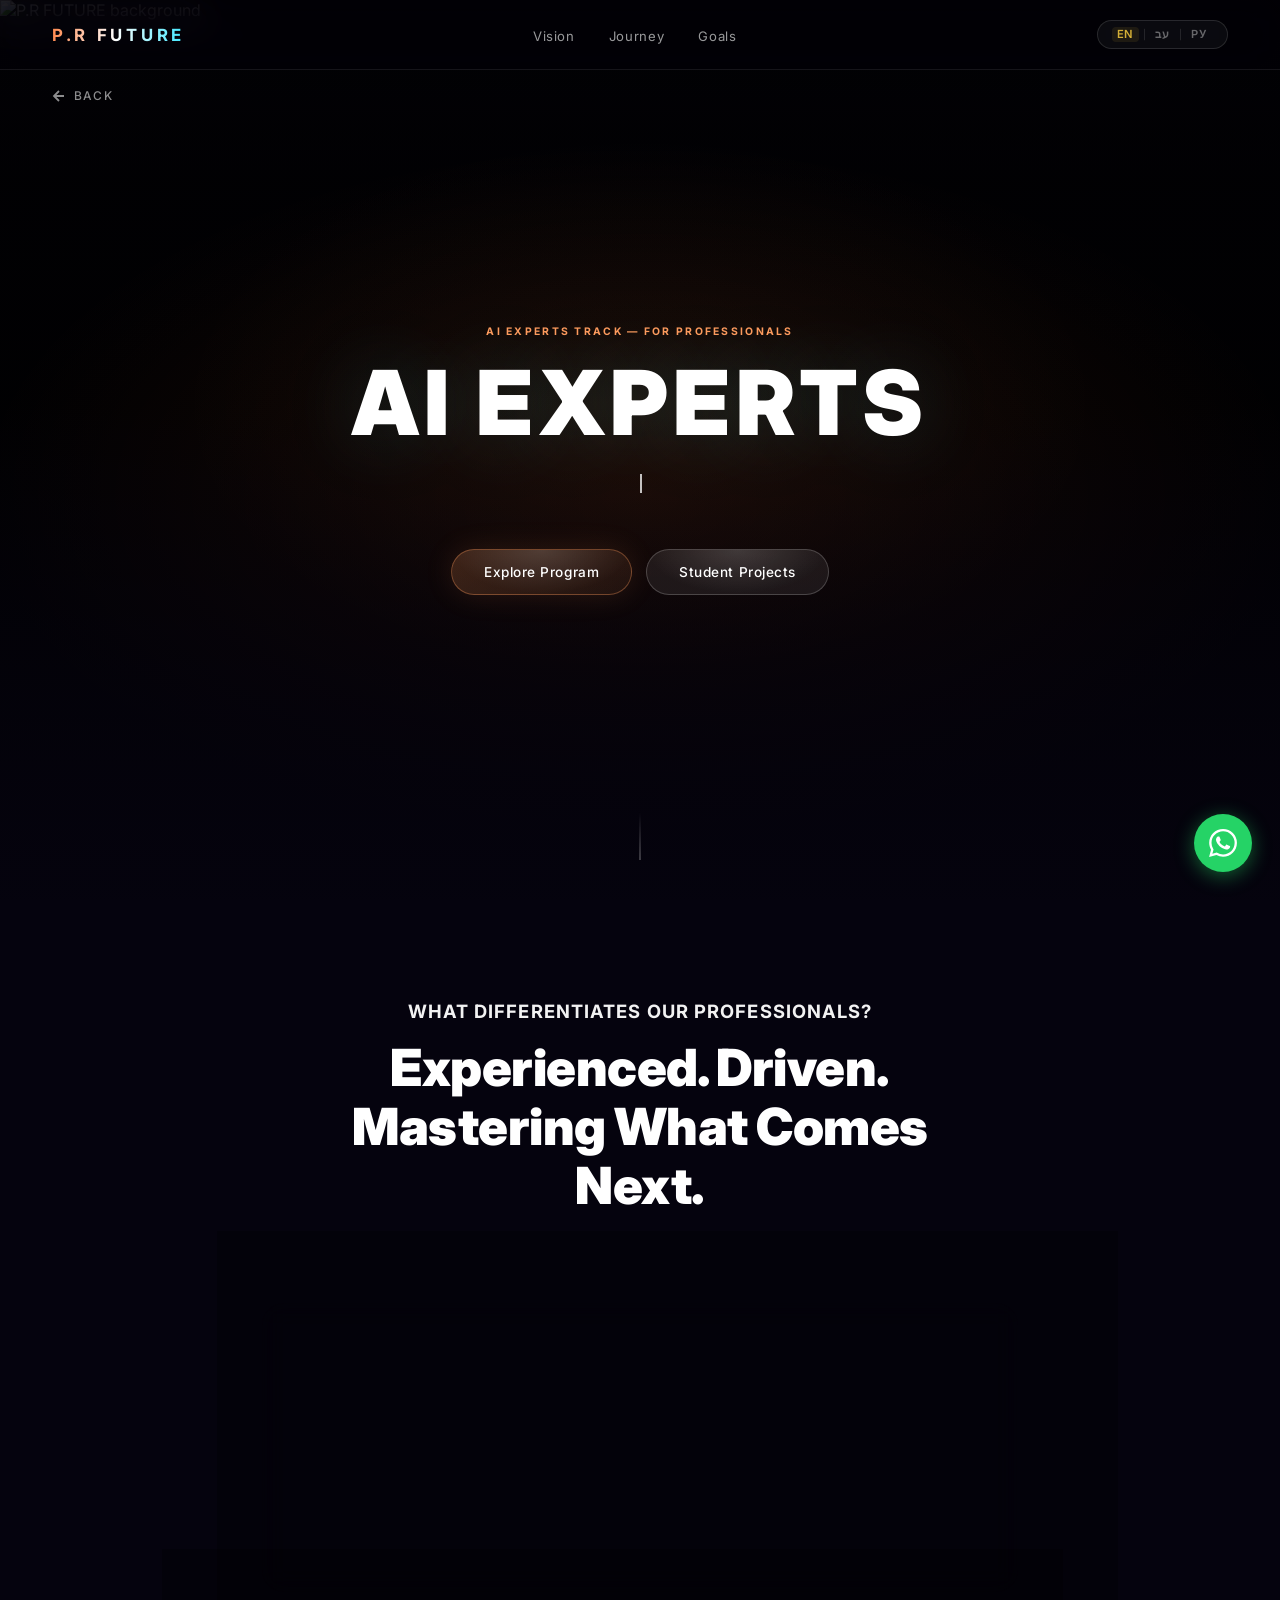
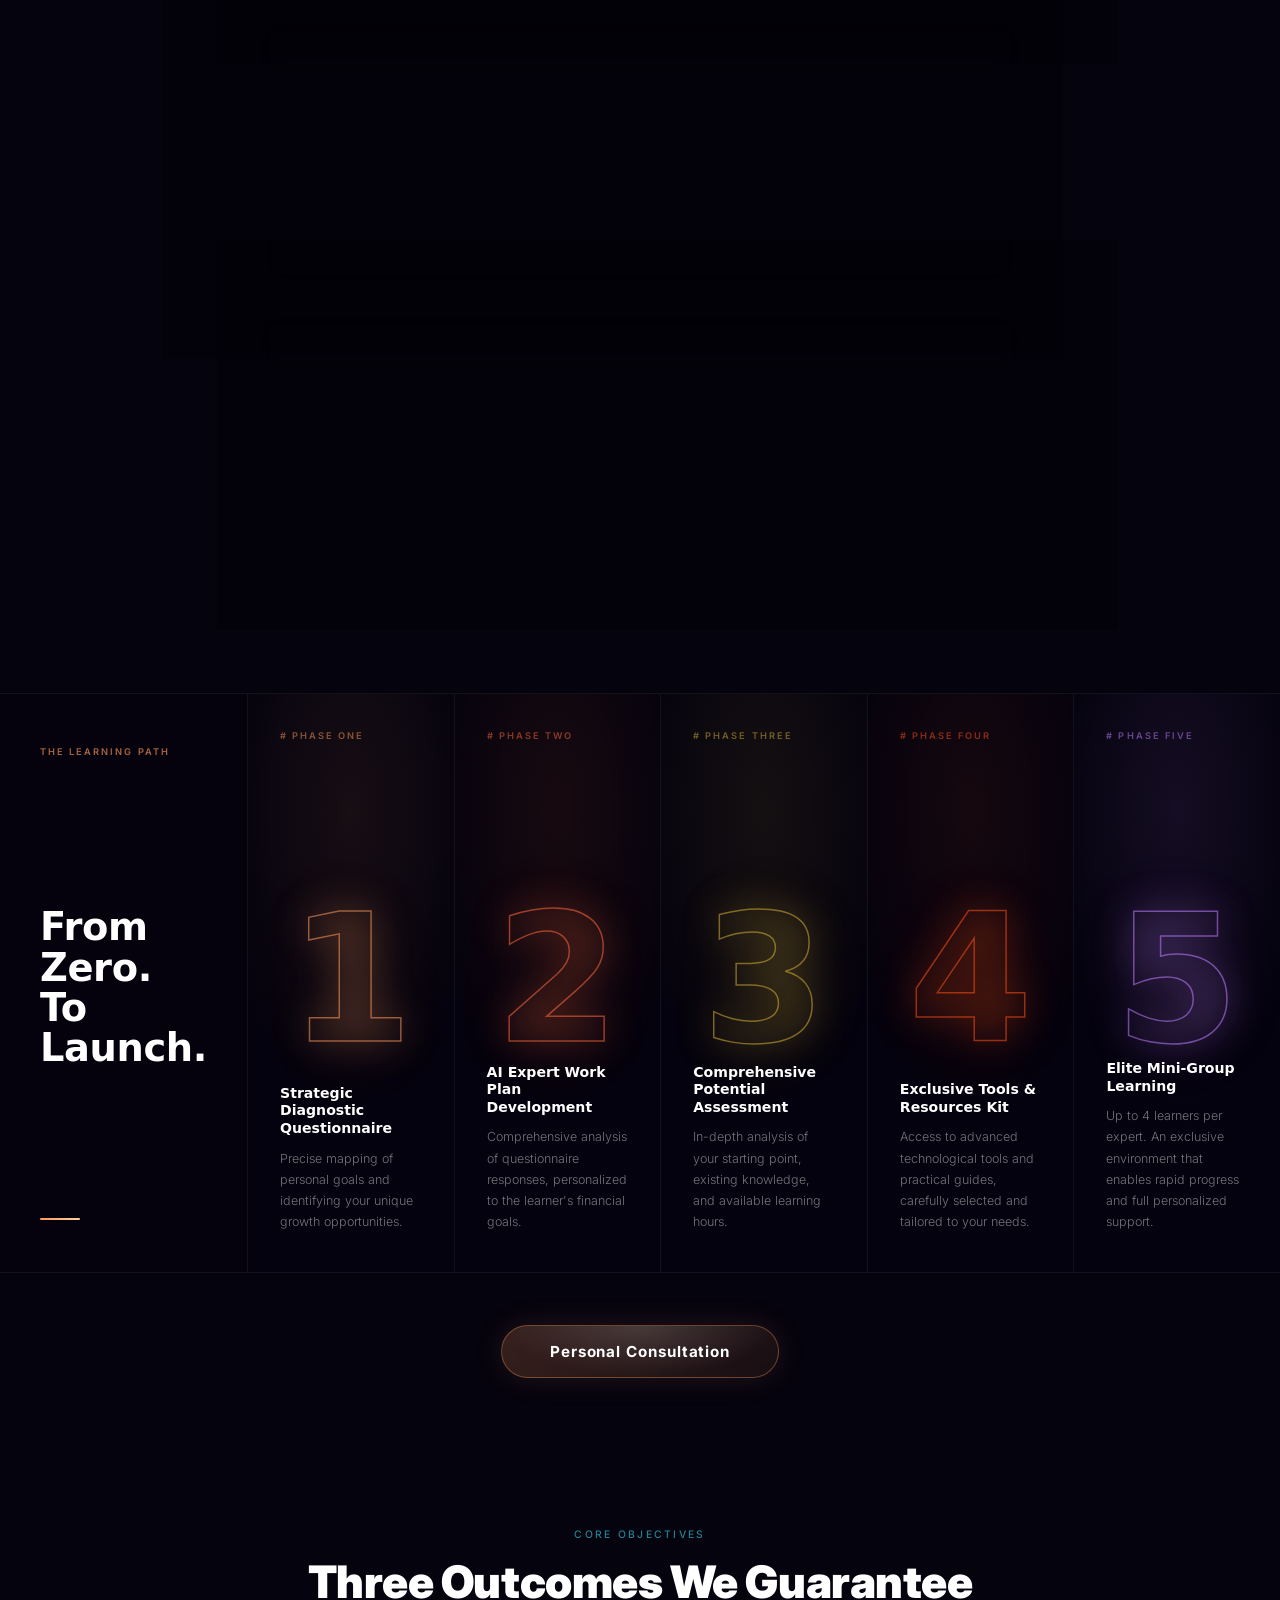
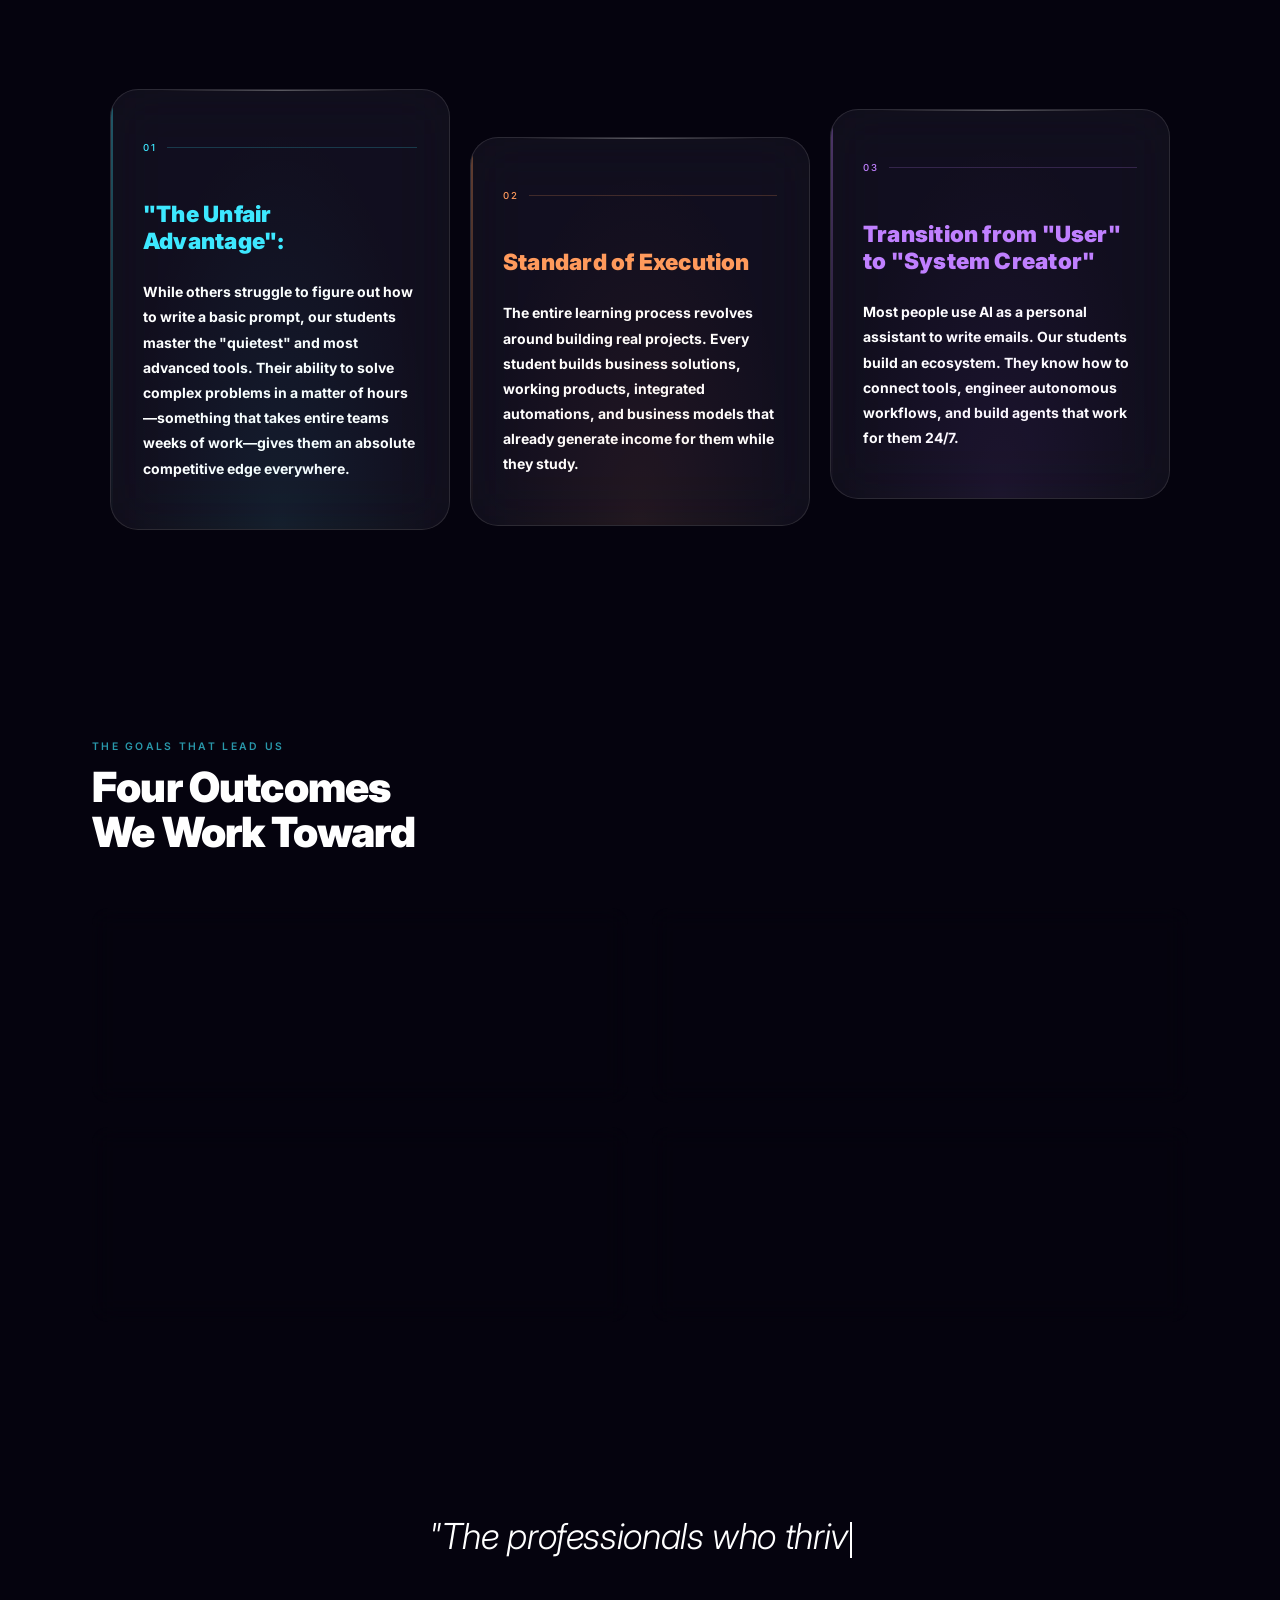
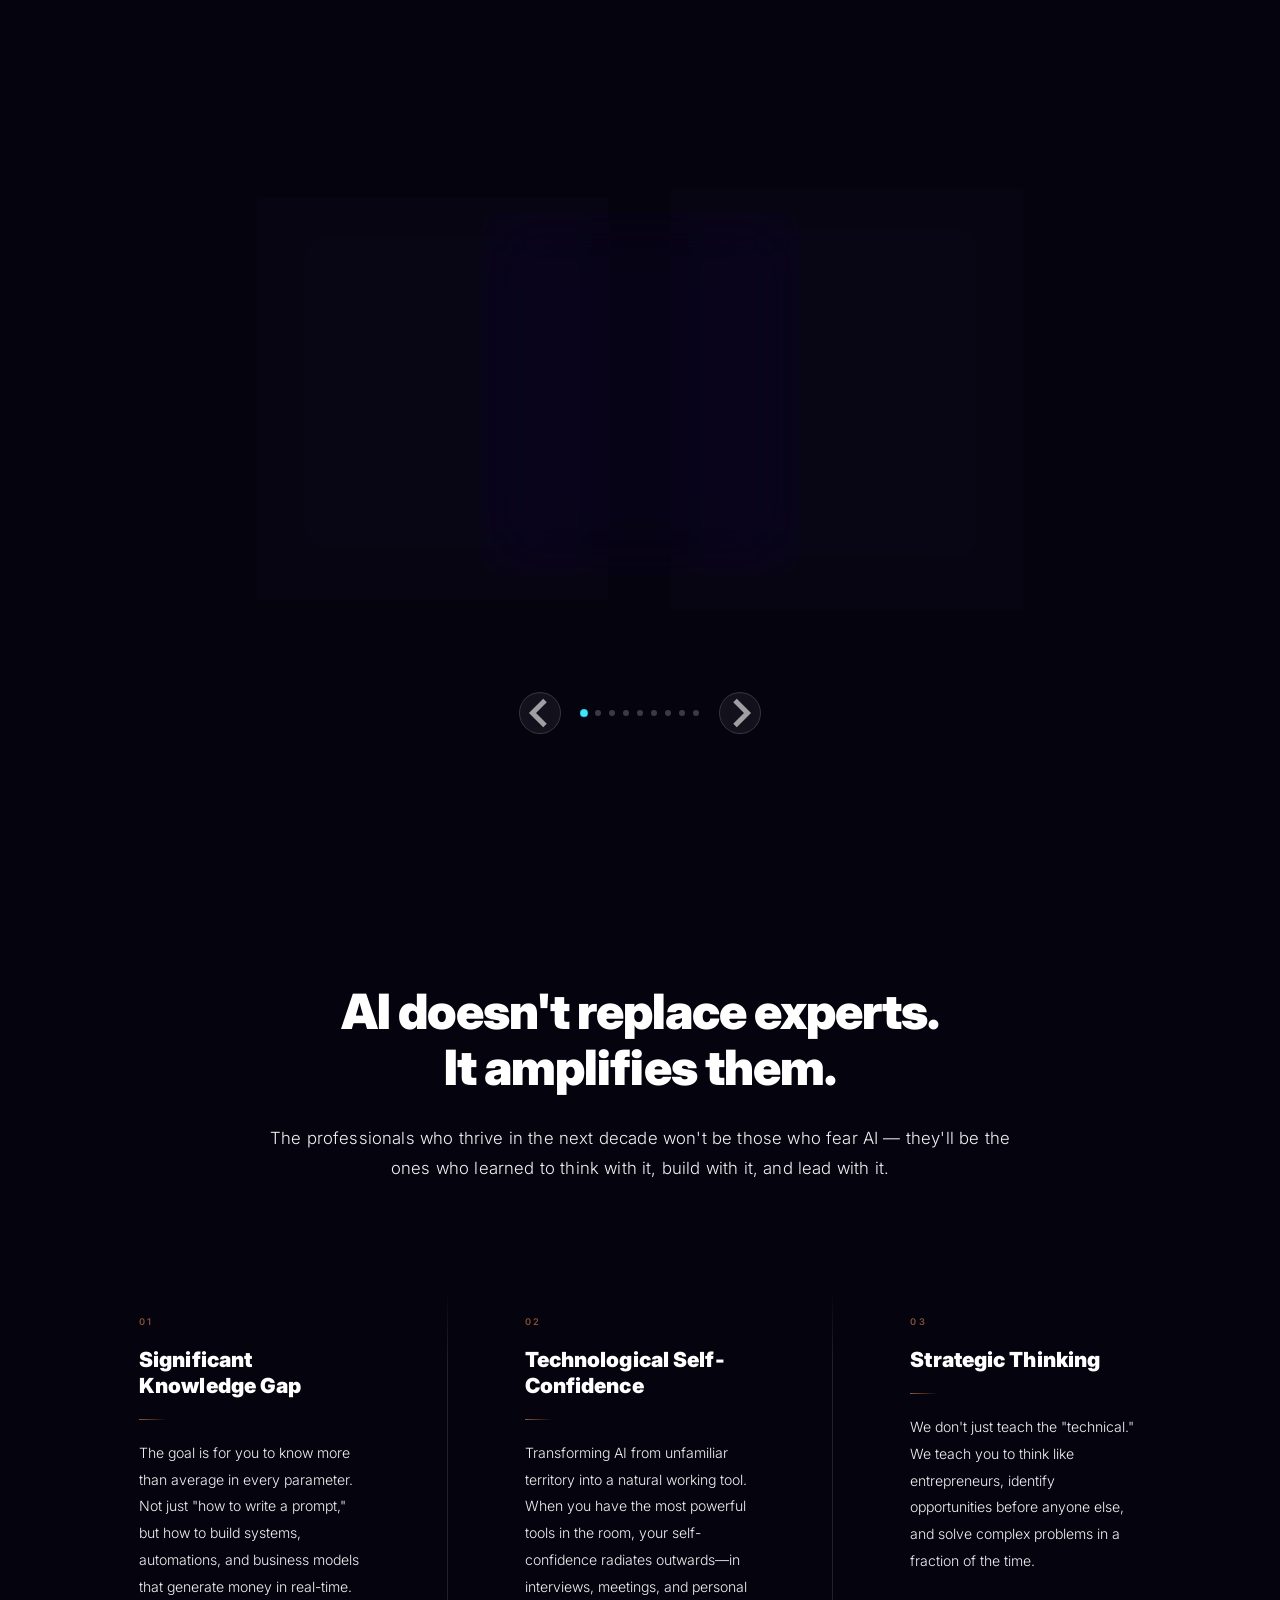
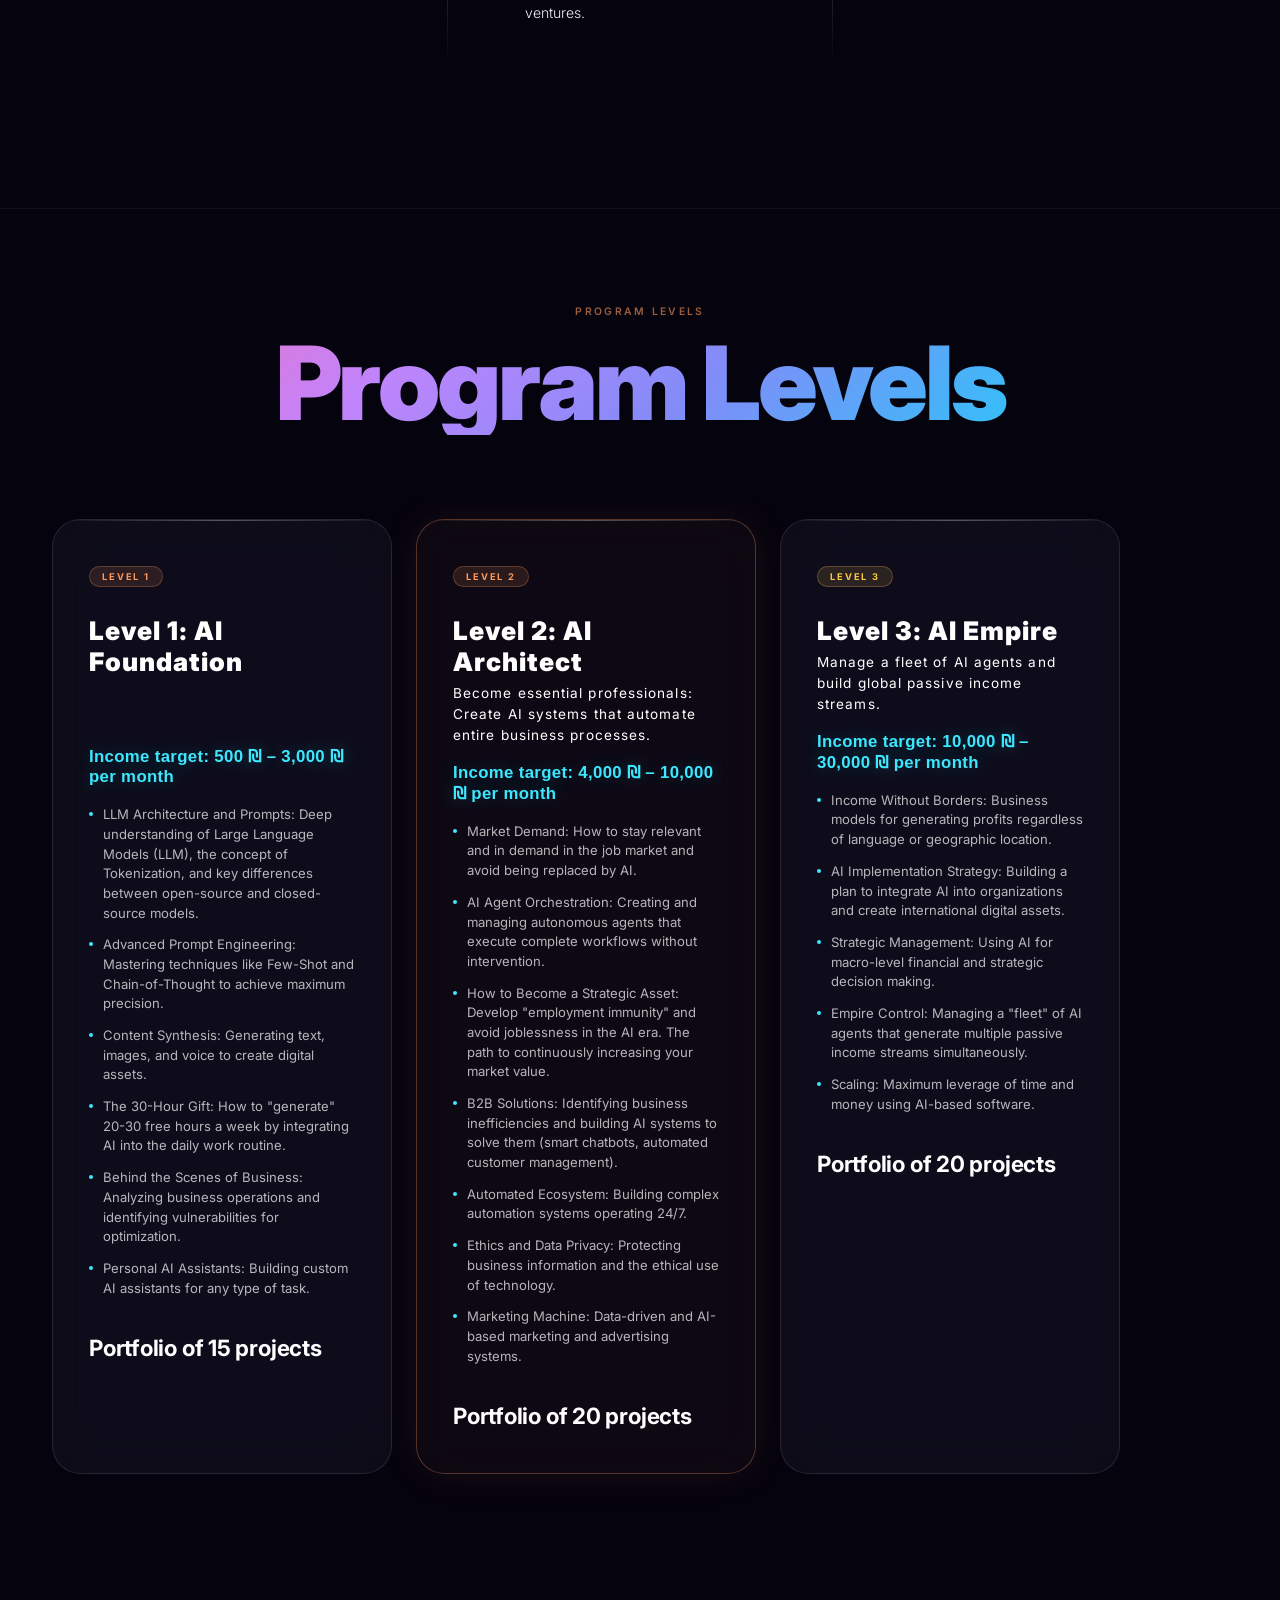
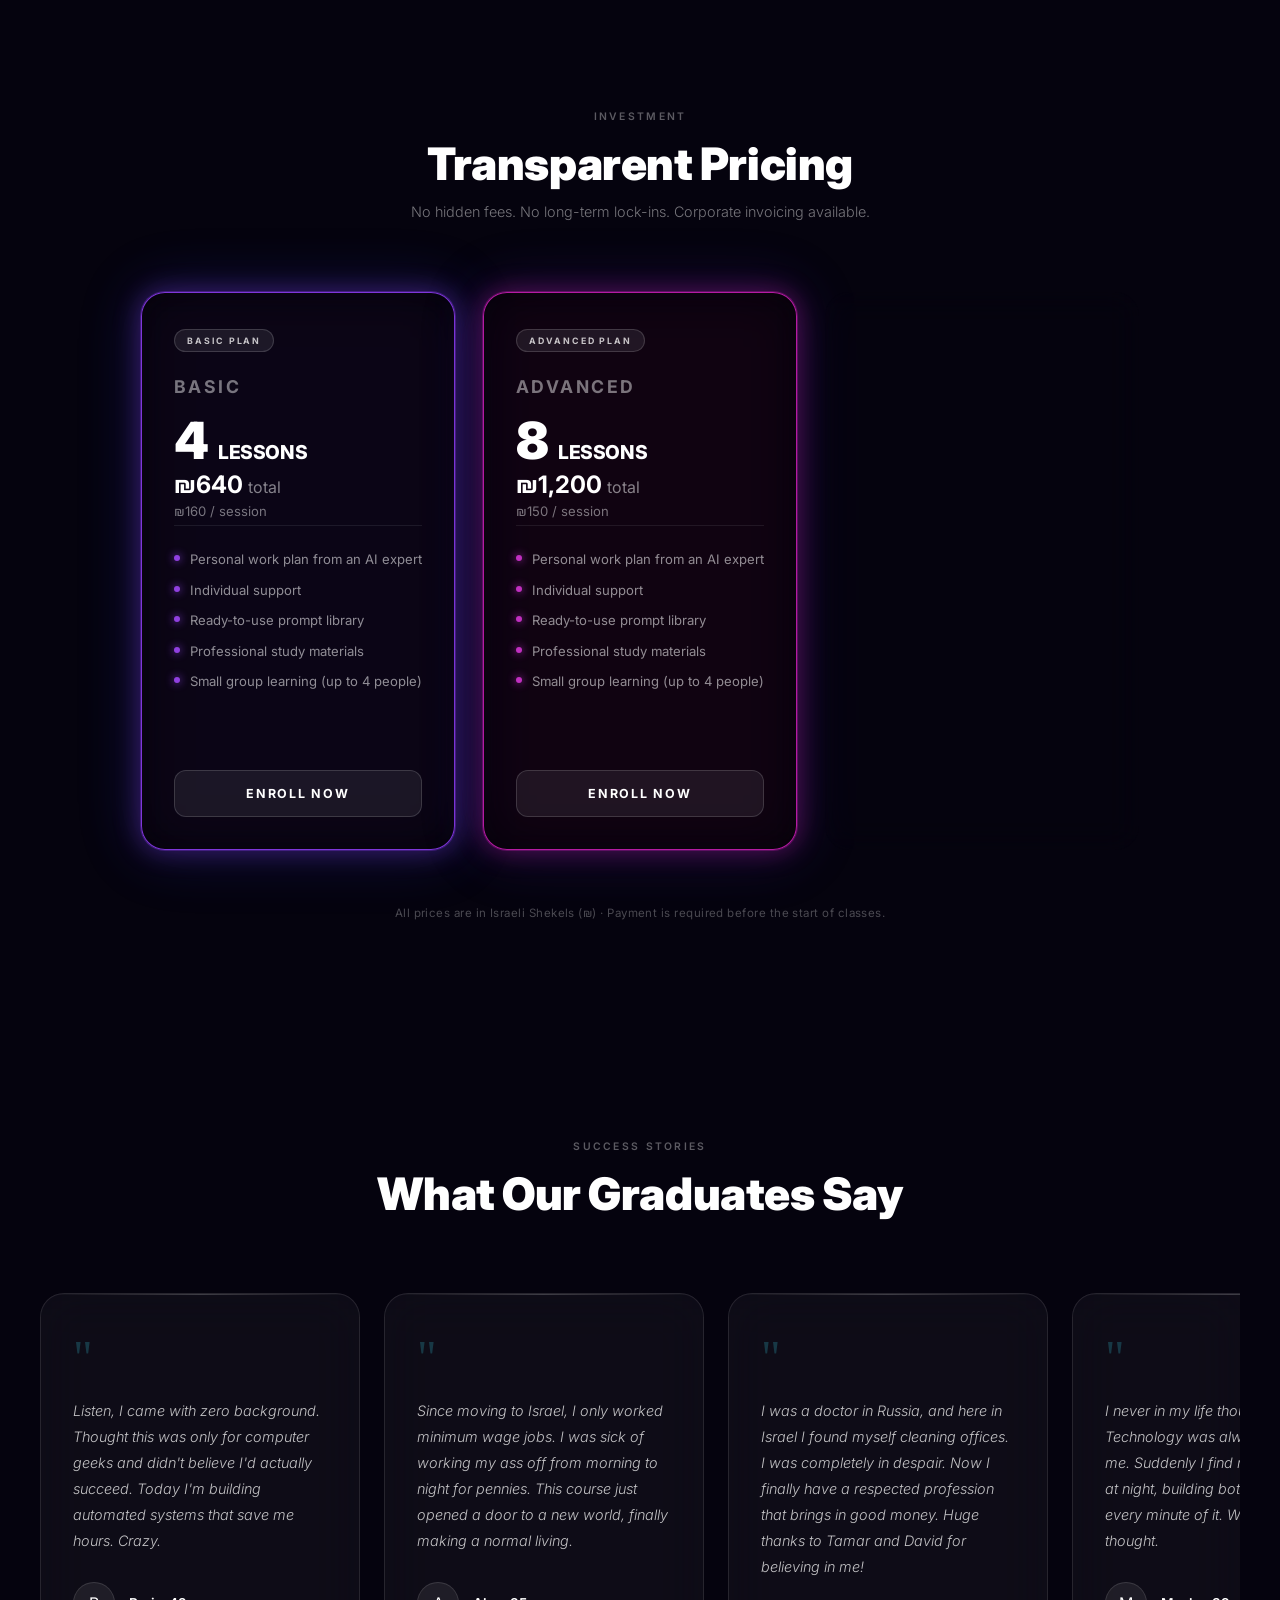
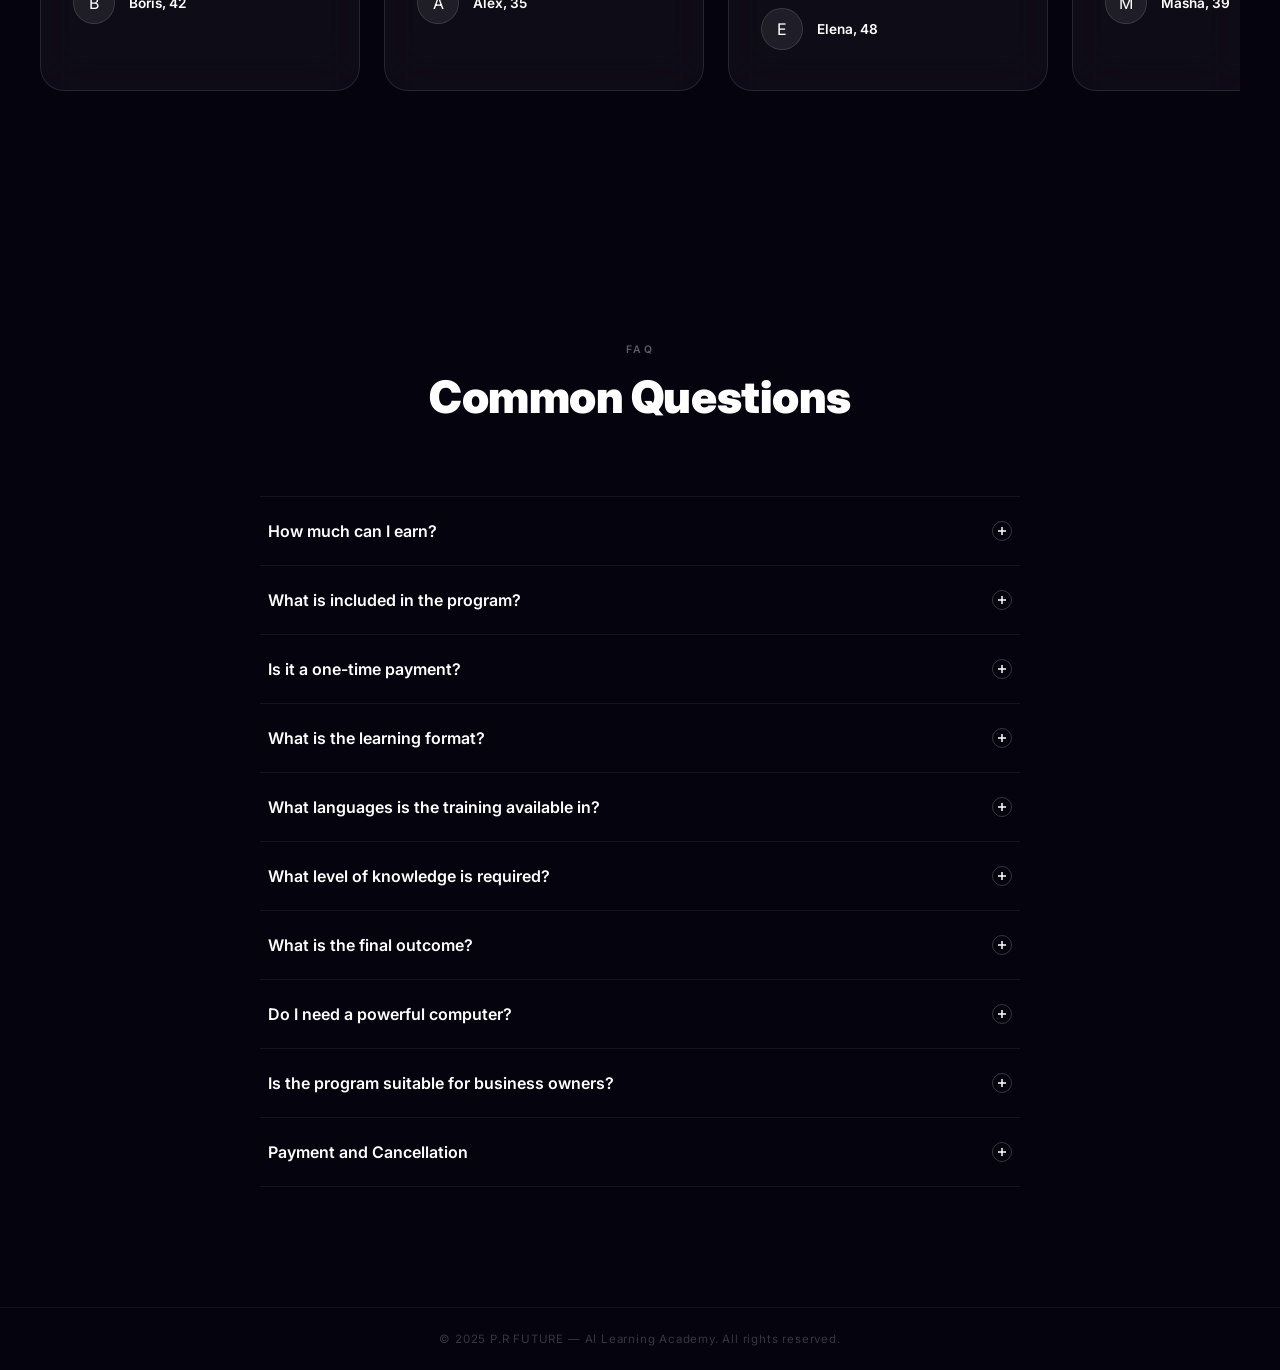
==== commit 34af6282: "Add Personal Consultation WhatsApp CTA button below journey section on all track pages" ====
--- a/adults.html
+++ b/adults.html
@@ -393,6 +393,11 @@
 
 </div>
 </section>
+
+<!-- ── Journey CTA ───────────────────────────────────── -->
+<div style="display:flex;justify-content:center;padding:52px 24px 40px;">
+  <a id="wa-journey-cta" href="#" target="_blank" rel="noopener noreferrer" class="btn-yf btn-yf-primary" style="font-size:0.95rem;font-weight:700;padding:16px 48px;letter-spacing:0.06em;" data-i18n="journey.cta">Personal Consultation</a>
+</div>
 
 <!-- ── Core Objectives ─────────────────────────────── -->
 <section class="objectives-section" id="ae-objectives">
@@ -1192,7 +1197,7 @@
       'pillar2.body':'The biggest fear today is being "replaced by AI". Our students are immune to this because they are prepared for the coming change; one person holds the knowledge of an entire team.',
       'pillar3.number':'03 — Launch','pillar3.title':'Founders Mindset',
       'pillar3.body':'We don\'t just teach "how", we teach "why". Our students develop a strategic vision that allows them to identify profit and optimization opportunities where others see only problems.',
-      'journey.eyebrow':'The Learning Path','journey.heading':'From<br>Zero.<br>To<br>Launch.',
+      'journey.eyebrow':'The Learning Path','journey.heading':'From<br>Zero.<br>To<br>Launch.','journey.cta':'Personal Consultation',
       'journey.desc':'12 weeks.<br>5 phases.<br>1 real product.',
       'phase1.label':'# Phase One','phase1.duration':'','phase1.title':'Strategic Diagnostic Questionnaire',
       'phase1.body':'Precise mapping of personal goals and identifying your unique growth opportunities.',
@@ -1312,7 +1317,7 @@
       'pillar2.body':'הפחד הגדול ביותר היום הוא "החלפה על ידי ה-AI". התלמידים שלנו חסינים לזה, כי הם מוכנים לשינוי שמגיע, אדם אחד מחזיק בידע של צוות שלם.',
       'pillar3.number':'03 — השקה','pillar3.title':'חשיבה של Founders (מייסדים)',
       'pillar3.body':'אנחנו לא מלמדים רק "איך", אנחנו מלמדים "למה". התלמידים שלנו מפתחים ראייה אסטרטגית המאפשרת להם לזהות הזדמנויות רווח וייעול במקום שבו אחרים רואים רק בעיות.',
-      'journey.eyebrow':'מסלול הלמידה','journey.heading':'מאפס.<br>להשקה.',
+      'journey.eyebrow':'מסלול הלמידה','journey.heading':'מאפס.<br>להשקה.','journey.cta':'ייעוץ אישי',
       'journey.desc':'12 שבועות.<br>5 שלבים.<br>מוצר אחד אמיתי.',
       'phase1.label':'# שלב ראשון','phase1.duration':'','phase1.title':'שאלון אבחון אסטרטגי',
       'phase1.body':'מיפוי מדויק של מטרות אישיות וזיהוי הזדמנויות הצמיחה הייחודיות שלך.',
@@ -1432,7 +1437,7 @@
       'pillar2.body':'Самый большой страх сегодня — это «замена ИИ». Наши ученики защищены от этого, потому что они готовы к грядущим переменам: один человек обладает знаниями целой команды.',
       'pillar3.number':'03 — Запуск','pillar3.title':'Мышление основателей (Founders)',
       'pillar3.body':'Мы не просто учим «как», мы учим «почему». Наши ученики развивают стратегическое видение, позволяющее им находить возможности для прибыли и оптимизации там, где другие видят только проблемы.',
-      'journey.eyebrow':'Путь обучения','journey.heading':'От нуля.<br>До запуска.',
+      'journey.eyebrow':'Путь обучения','journey.heading':'От нуля.<br>До запуска.','journey.cta':'Персональная консультация',
       'journey.desc':'12 недель.<br>5 этапов.<br>1 реальный продукт.',
       'phase1.label':'# Этап первый','phase1.duration':'','phase1.title':'Стратегическая диагностическая анкета',
       'phase1.body':'Точное картирование личных целей и выявление уникальных возможностей для роста.',
@@ -1601,7 +1606,10 @@
   };
   function setWaHref(lang) {
     var msg = WA_MSG[lang] || WA_MSG.ru;
-    document.getElementById('wa-float').href = 'https://wa.me/' + WA_NUM + '?text=' + encodeURIComponent(msg);
+    var href = 'https://wa.me/' + WA_NUM + '?text=' + encodeURIComponent(msg);
+    document.getElementById('wa-float').href = href;
+    var cta = document.getElementById('wa-journey-cta');
+    if (cta) cta.href = href;
   }
   var initLang = 'ru';
   try { initLang = localStorage.getItem('prf_lang') || 'ru'; } catch (e) {}
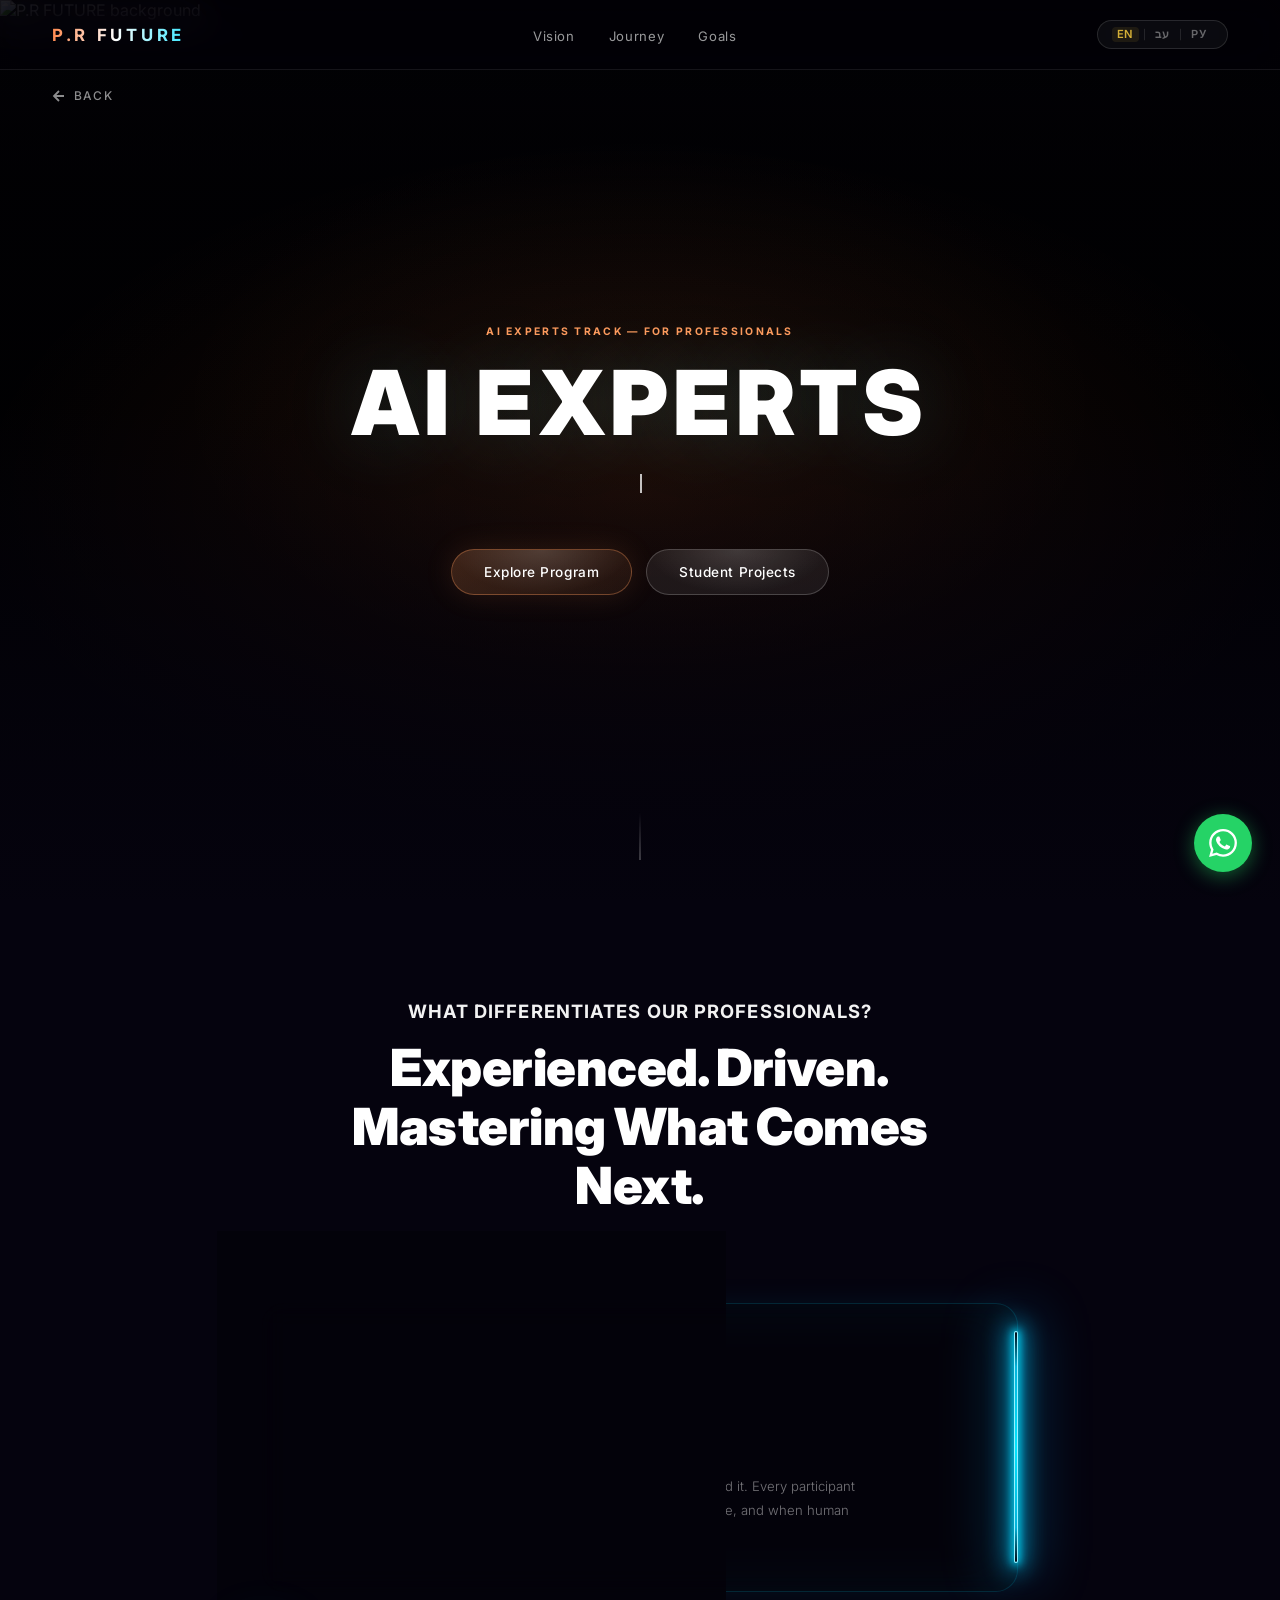
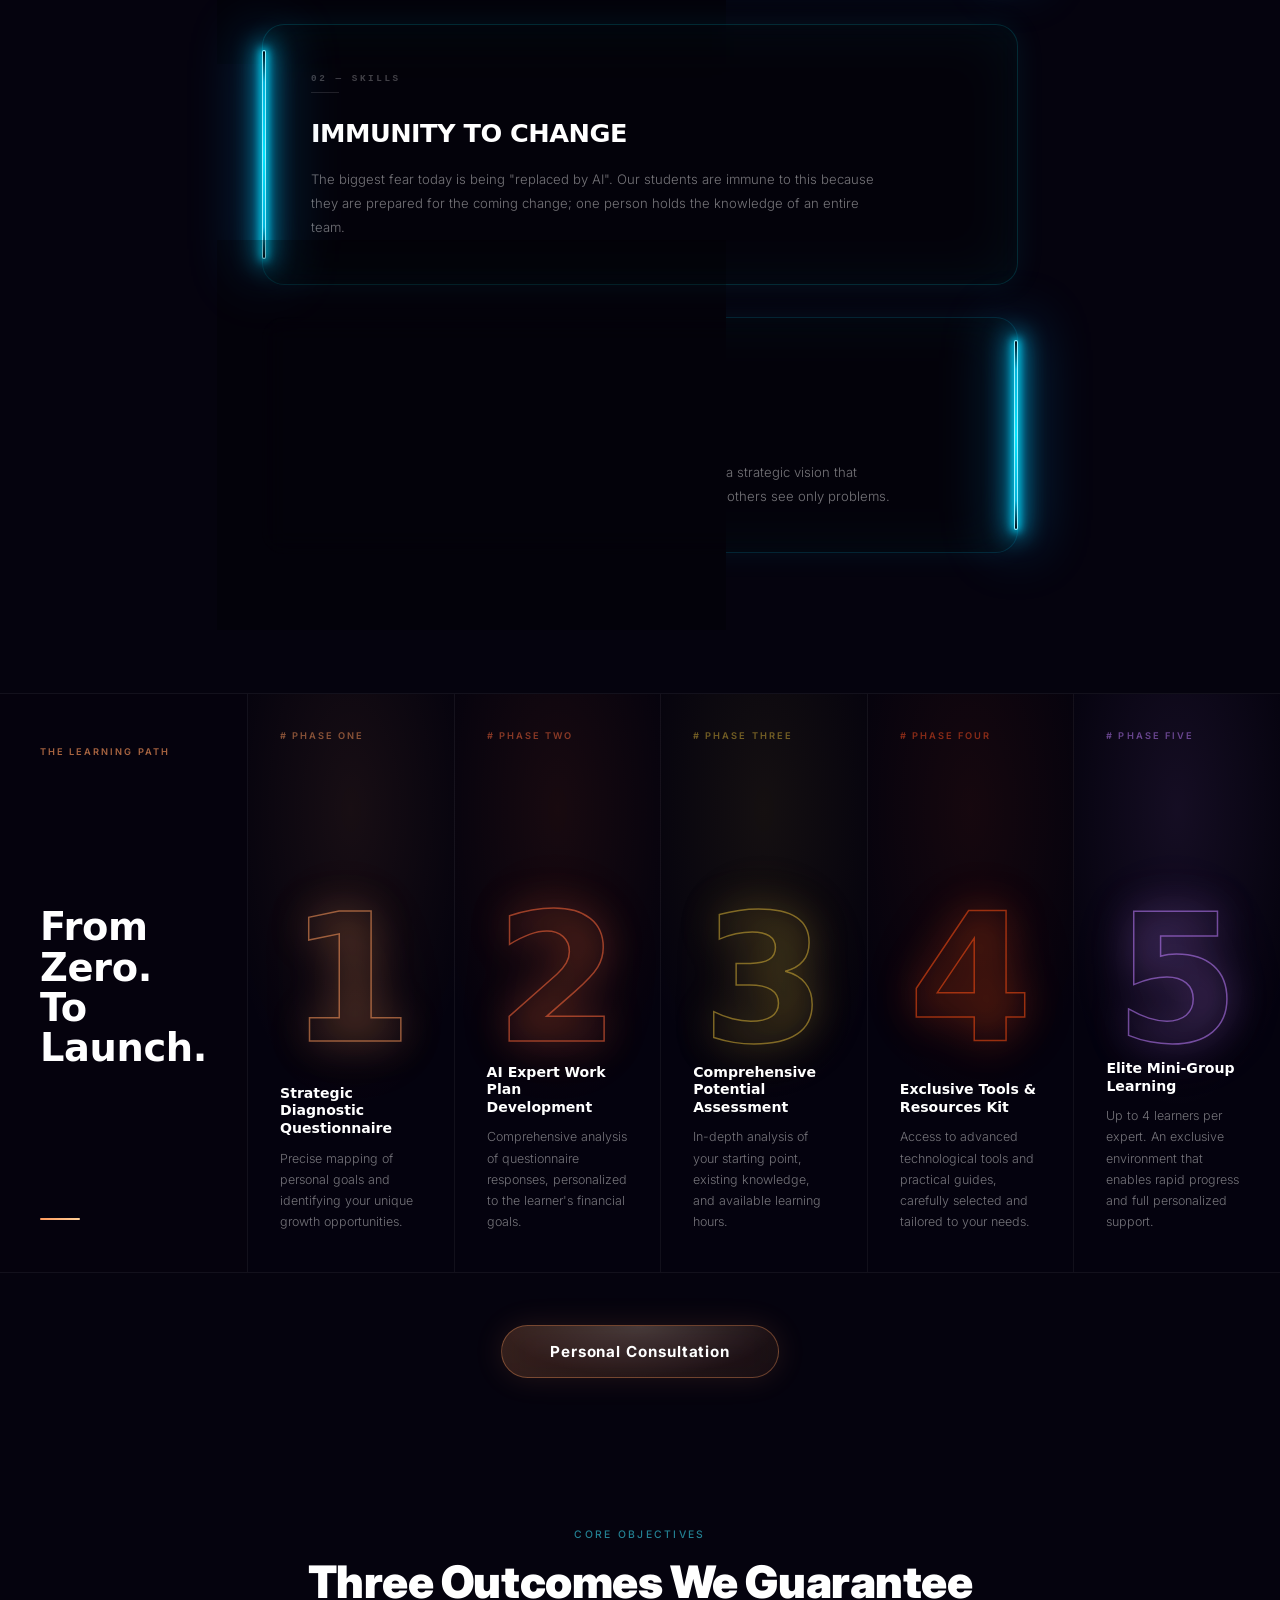
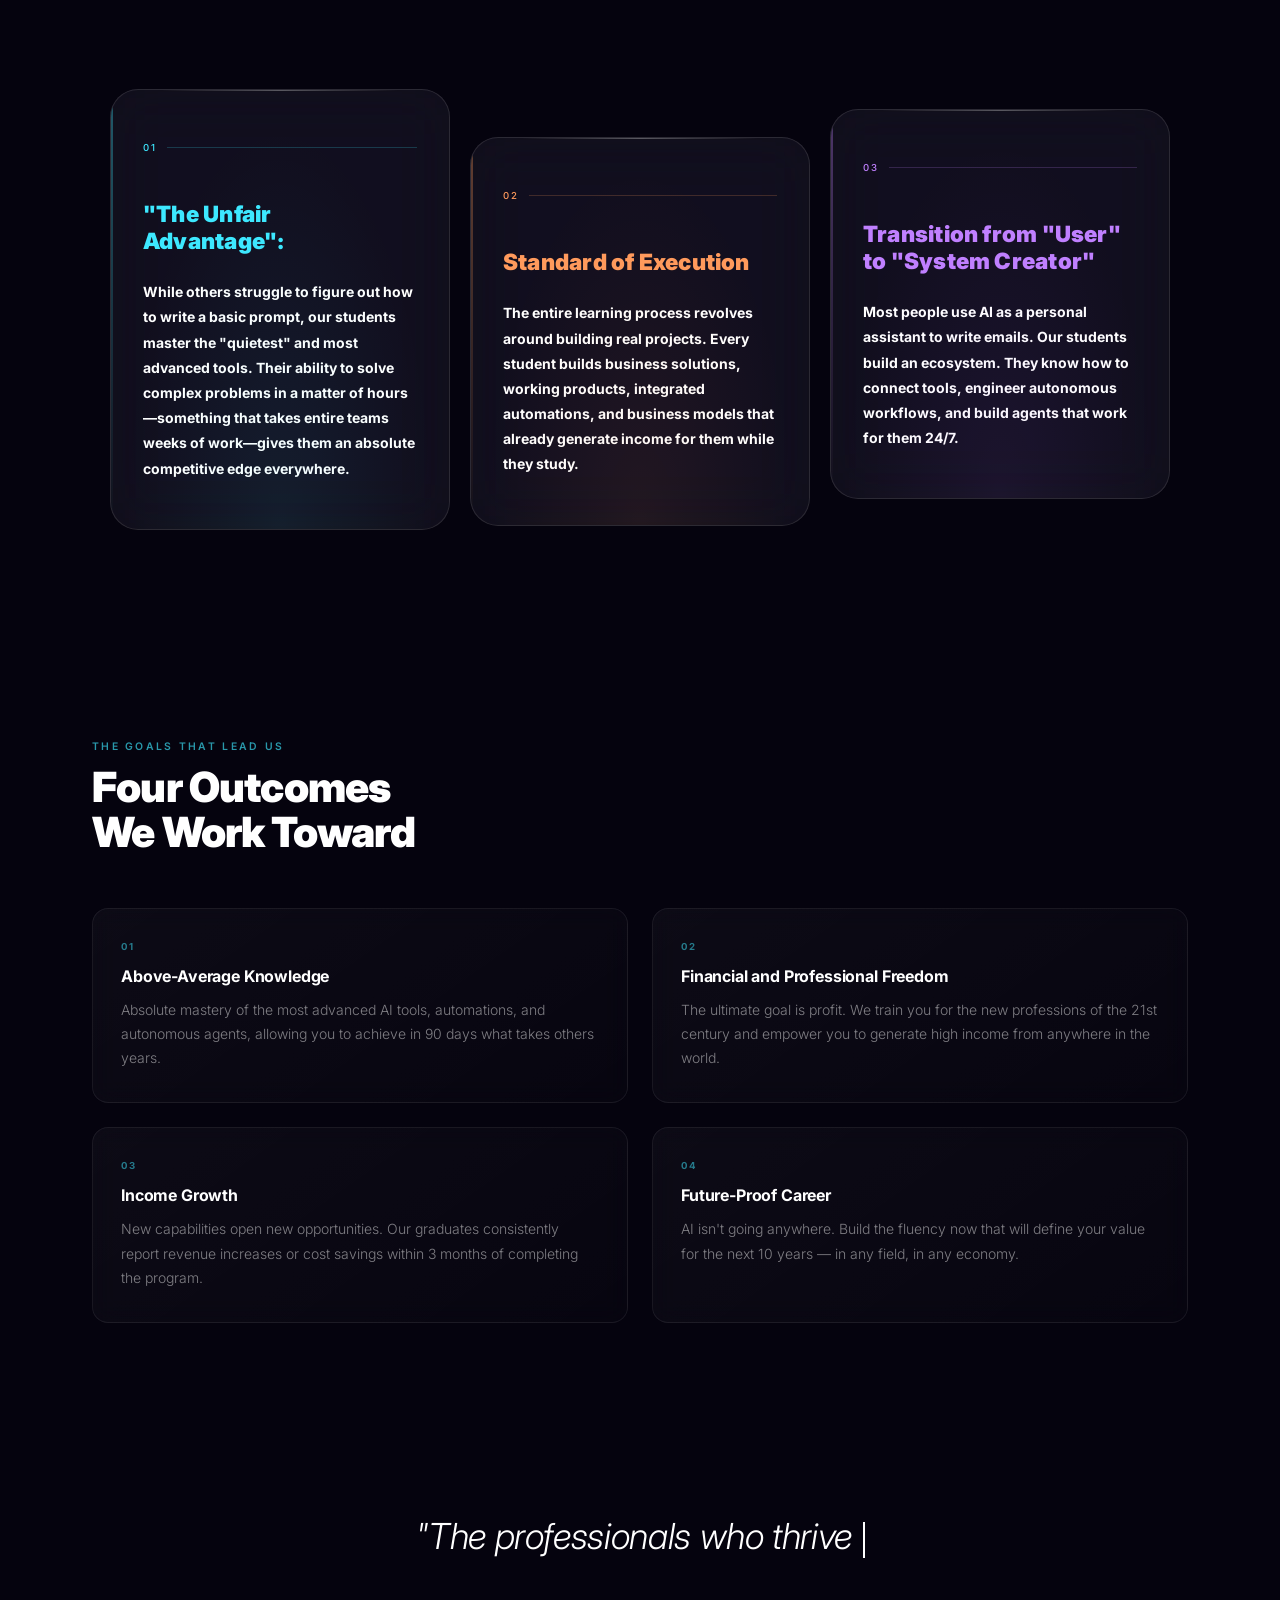
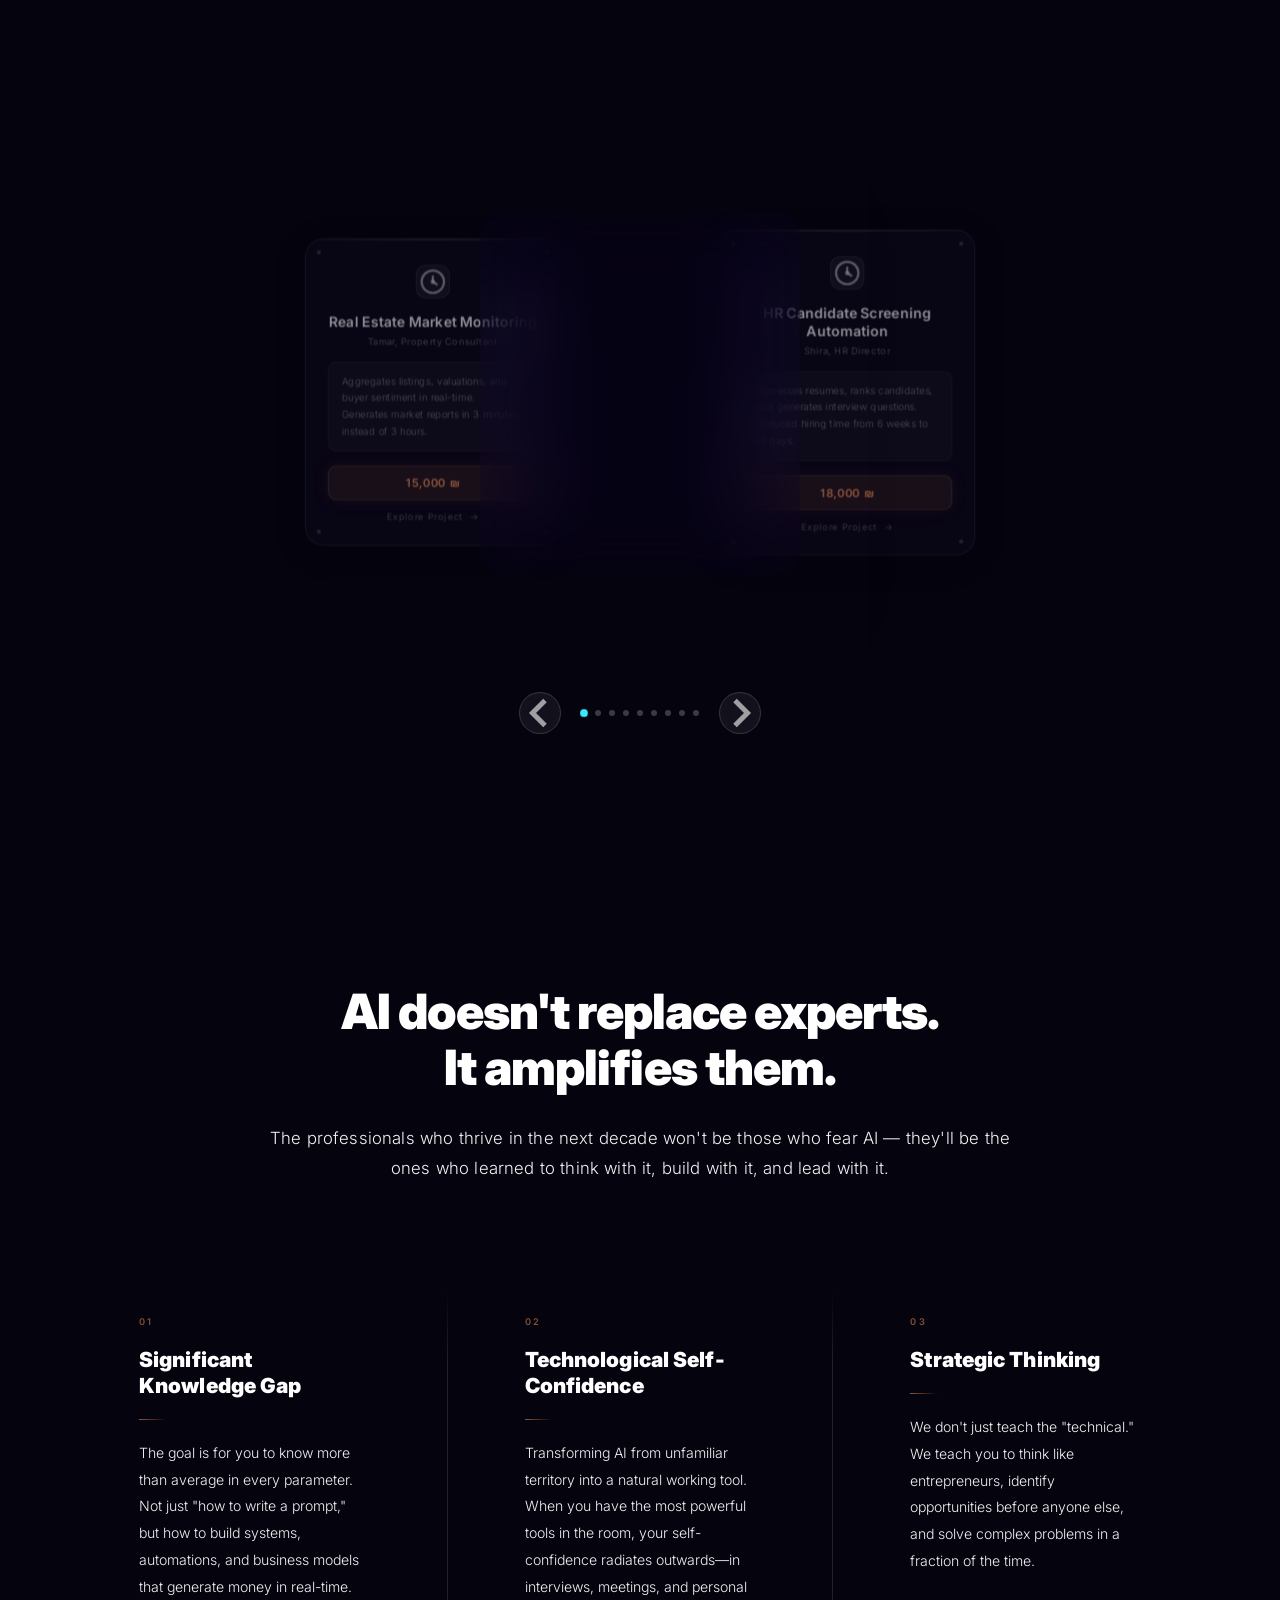
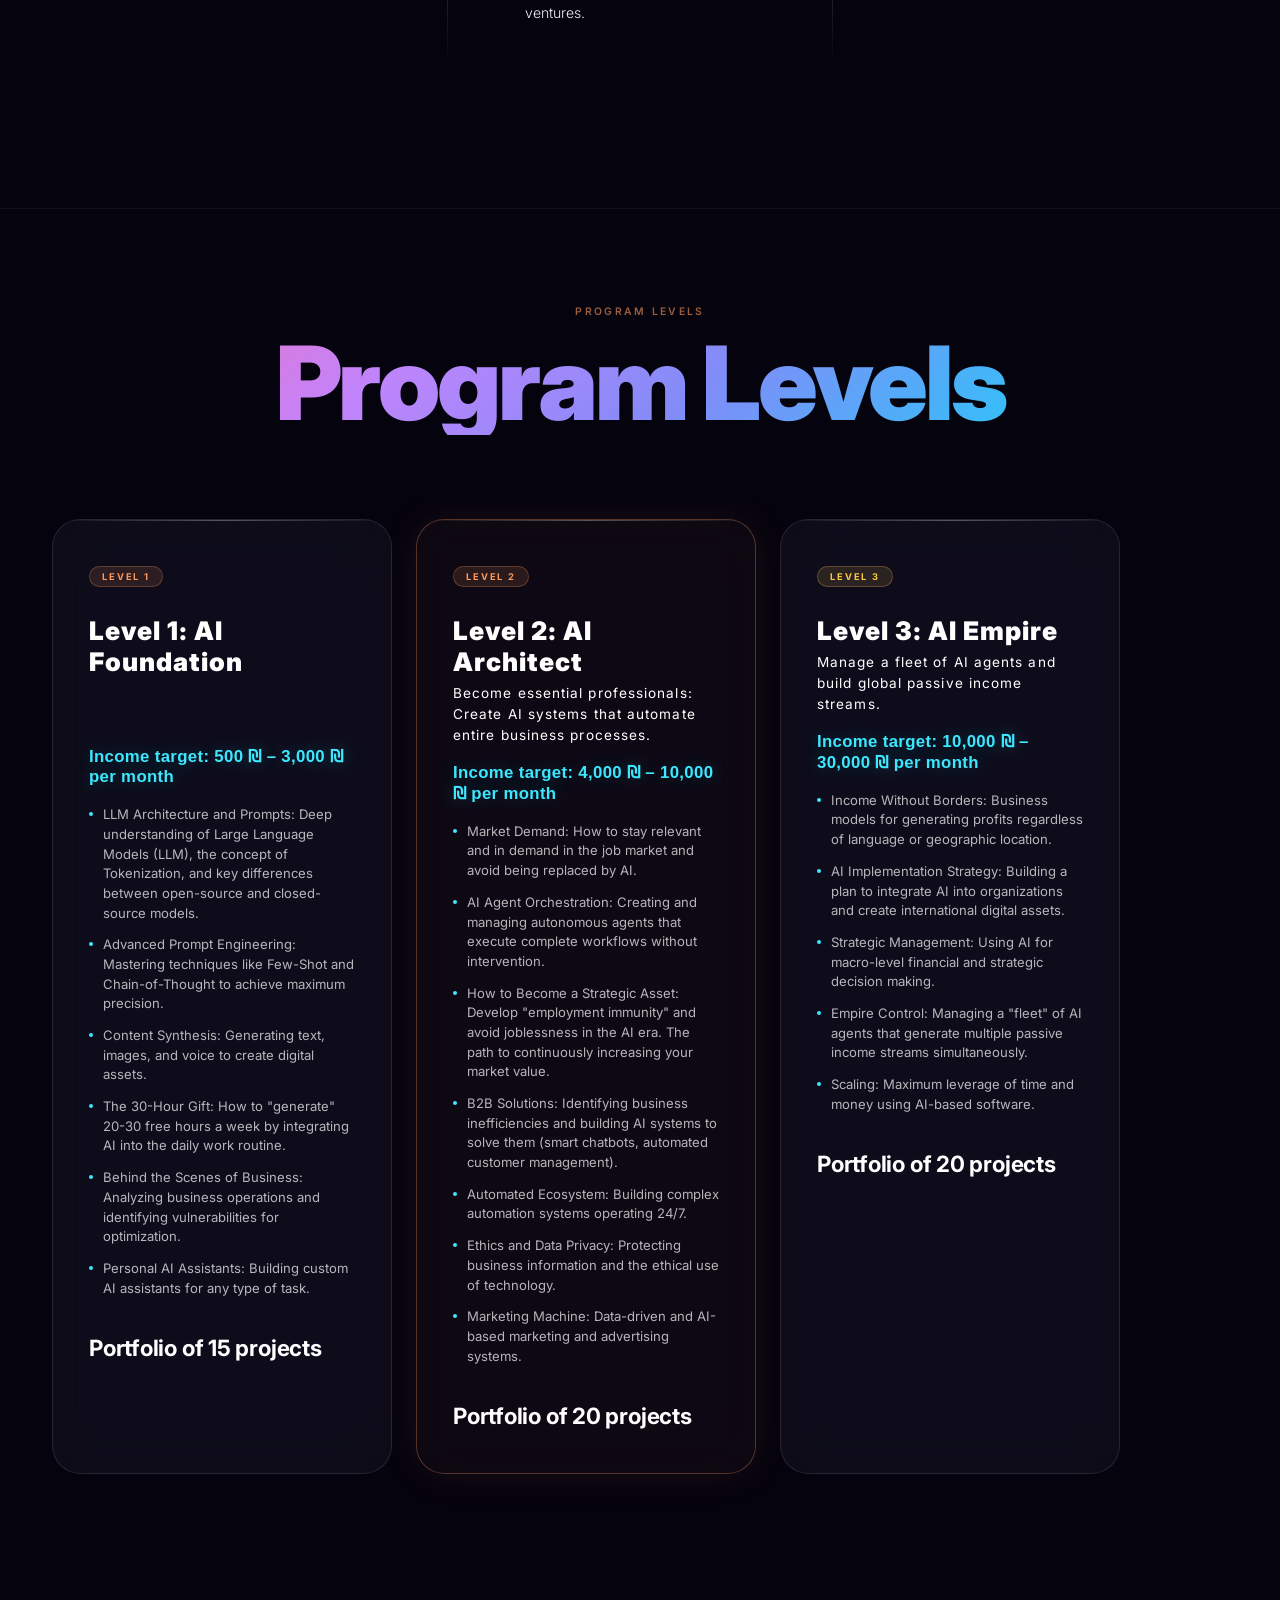
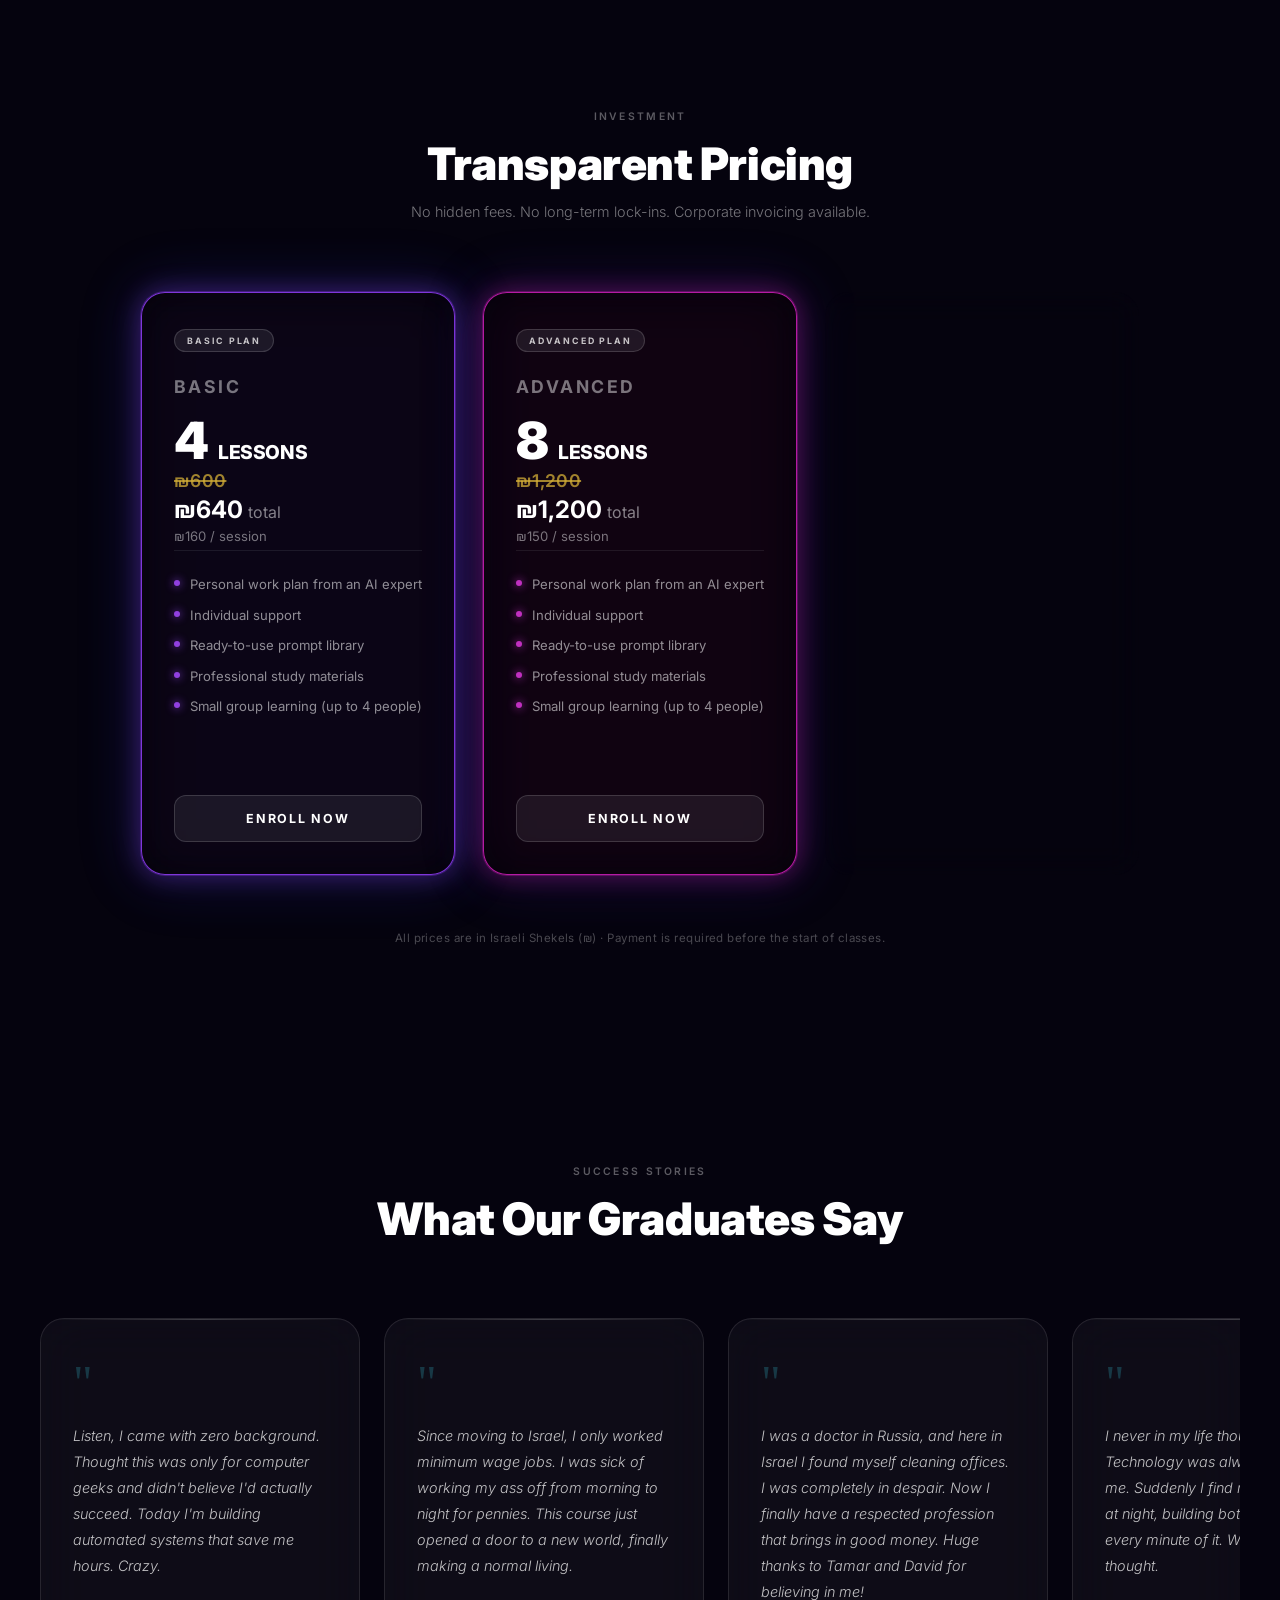
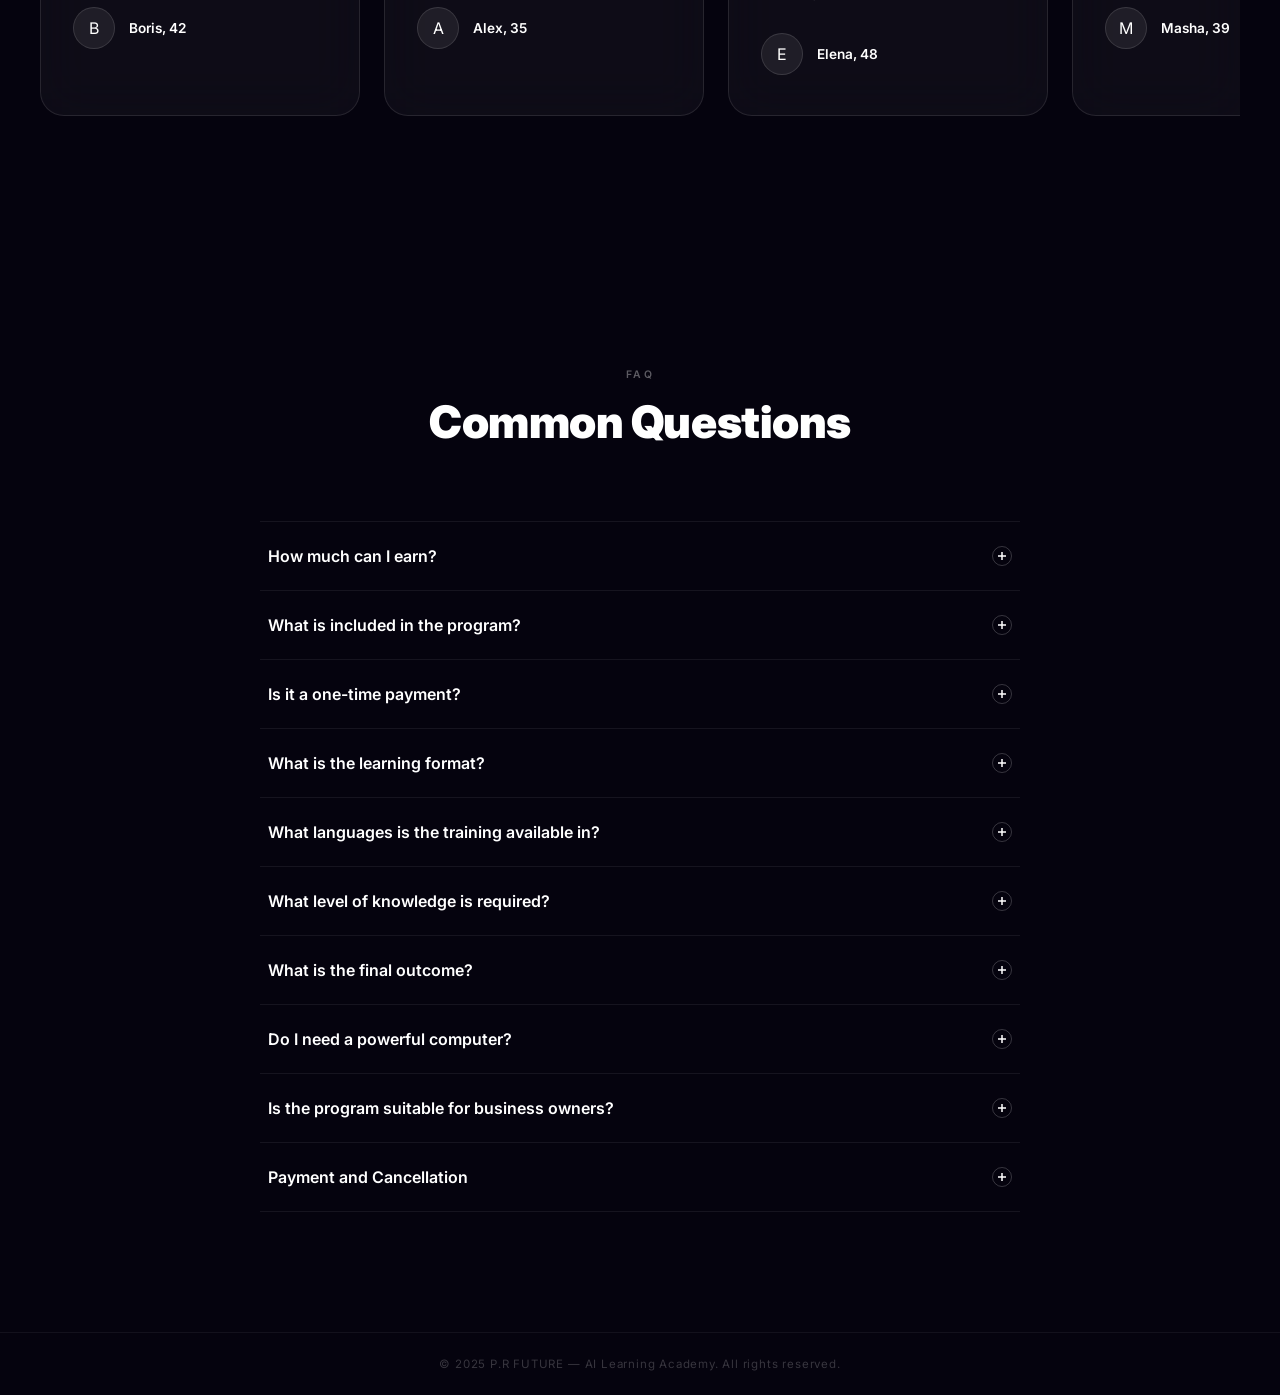
==== commit d75772c4: "Add FOMO crossed-out original prices to Adults track pricing cards" ====
--- a/adults.html
+++ b/adults.html
@@ -207,6 +207,7 @@
 .pc-sessions { display: flex; flex-direction: row; align-items: baseline; gap: 10px; font-weight: 900; line-height: 1; margin-bottom: 4px; }
 .pc-num { font-size: clamp(2.8rem,4vw,3.8rem); font-weight: 900; letter-spacing: -0.02em; color: #ffffff; }
 .pc-lessons { font-size: clamp(1rem,1.5vw,1.3rem); font-weight: 800; color: #ffffff; letter-spacing: -0.02em; margin-bottom: 4px; }
+.pc-original { display: block; font-size: 1.1rem; font-weight: 600; color: rgba(212,175,55,0.75); text-decoration: line-through; text-decoration-thickness: 2px; letter-spacing: 0.02em; margin-bottom: 4px; }
 .pc-total { font-size: 1.5rem; font-weight: 700; color: #ffffff; margin-bottom: 4px; }
 .pc-total span { font-size: 1rem; font-weight: 400; color: rgba(255,255,255,0.5); }
 .pc-per-session { font-size: 0.82rem; color: rgba(255,255,255,0.45); margin-bottom: 6px; font-weight: 400; }
@@ -581,6 +582,7 @@
         <div class="pc-tag" data-i18n="pc1.tag">Basic Plan</div>
         <div class="pc-name" data-i18n="pc1.name">Basic</div>
         <div class="pc-sessions"><span class="pc-num" data-i18n="pc1.num">4</span><span class="pc-lessons" data-i18n="pc.lessons">LESSONS</span></div>
+        <del class="pc-original">₪600</del>
         <div class="pc-total" data-i18n-html="pc1.total">₪640 <span>total</span></div>
         <div class="pc-per-session" data-i18n="pc1.per">₪160 / session</div>
         <div class="pc-divider"></div>
@@ -601,6 +603,7 @@
         <div class="pc-tag" data-i18n="pc2.tag">Advanced Plan</div>
         <div class="pc-name" data-i18n="pc2.name">Advanced</div>
         <div class="pc-sessions"><span class="pc-num" data-i18n="pc2.num">8</span><span class="pc-lessons" data-i18n="pc.lessons">LESSONS</span></div>
+        <del class="pc-original">₪1,200</del>
         <div class="pc-total" data-i18n-html="pc2.total">₪1,200 <span>total</span></div>
         <div class="pc-per-session" data-i18n="pc2.per">₪150 / session</div>
         <div class="pc-divider"></div>
@@ -621,6 +624,7 @@
         <div class="pc-tag" data-i18n="pc3.tag">Most Profitable</div>
         <div class="pc-name" data-i18n="pc3.name">Elite</div>
         <div class="pc-sessions"><span class="pc-num" data-i18n="pc3.num">12</span><span class="pc-lessons" data-i18n="pc.lessons">LESSONS</span></div>
+        <del class="pc-original">₪2,000</del>
         <div class="pc-total" data-i18n-html="pc3.total">₪1,680 <span>total</span></div>
         <div class="pc-per-session" data-i18n="pc3.per">₪140 / session</div>
         <div class="pc-save" data-i18n="pc3.save">✦ Save 13%</div>
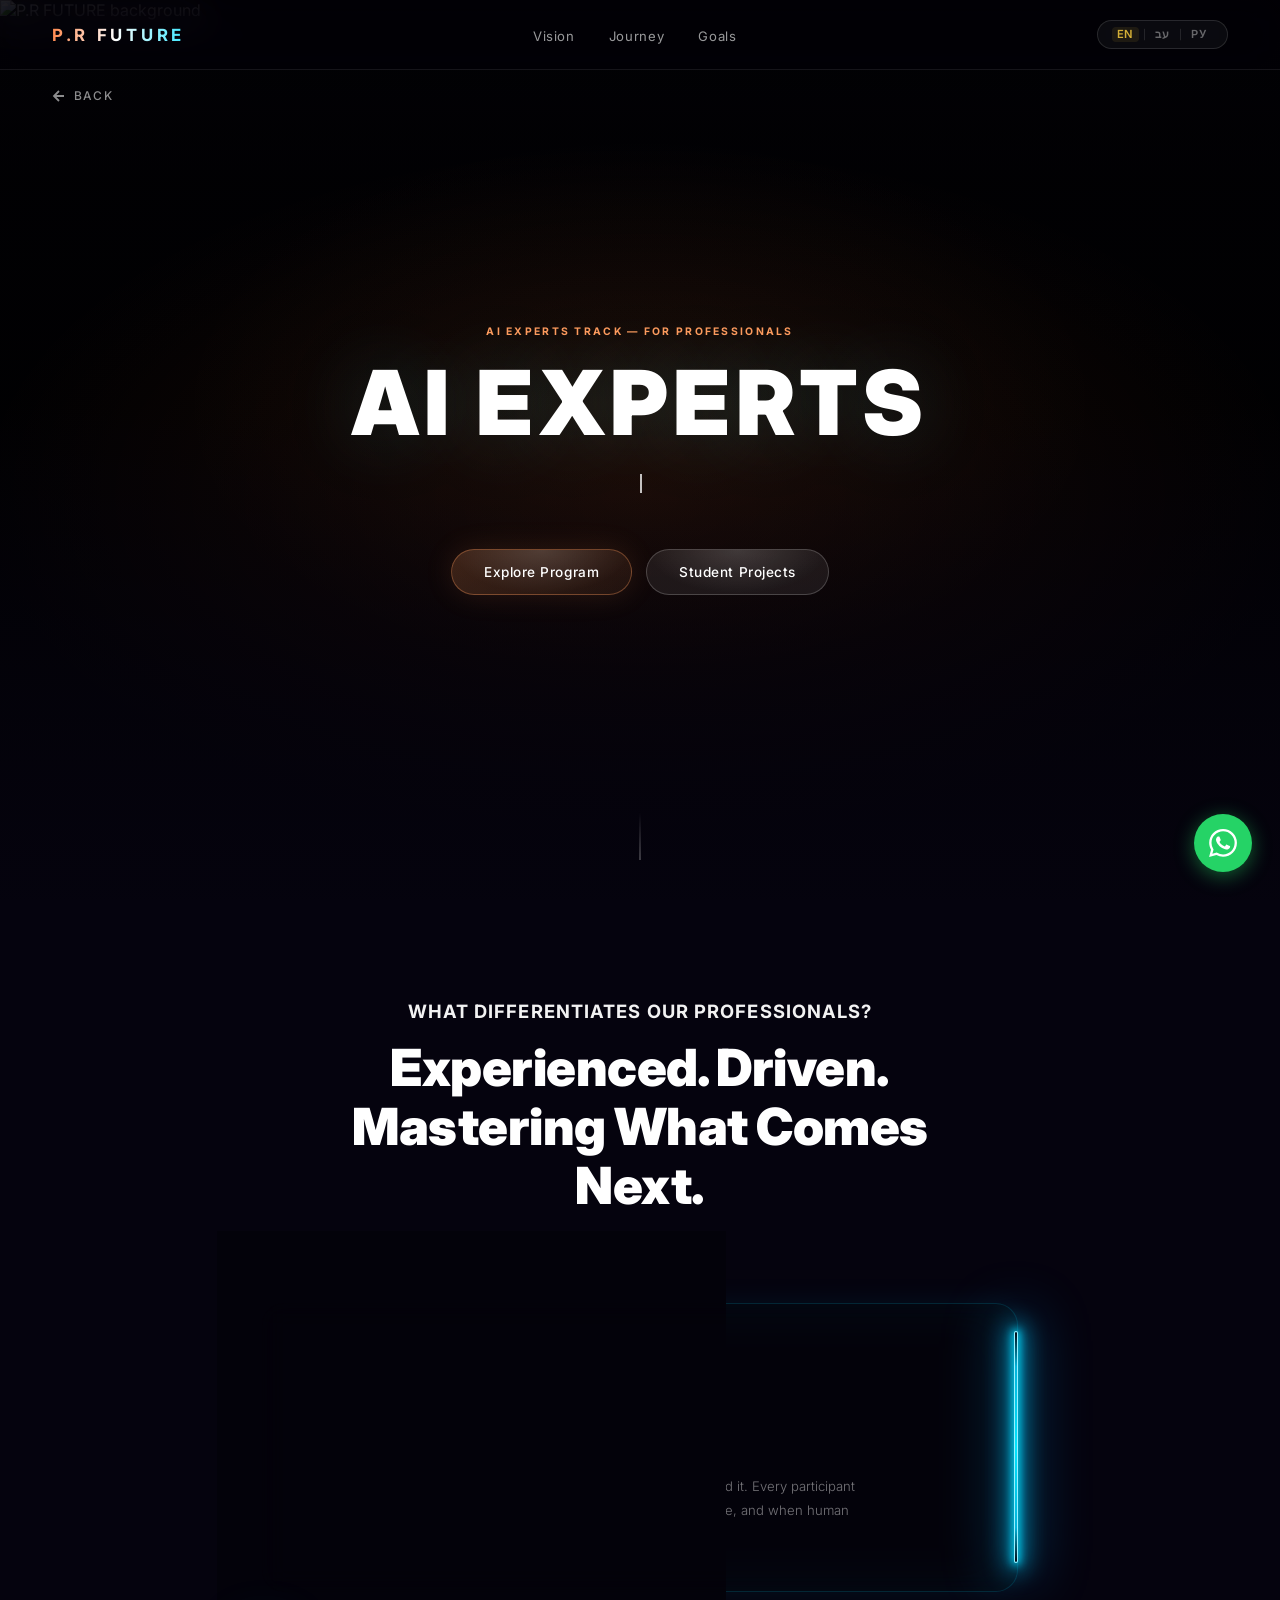
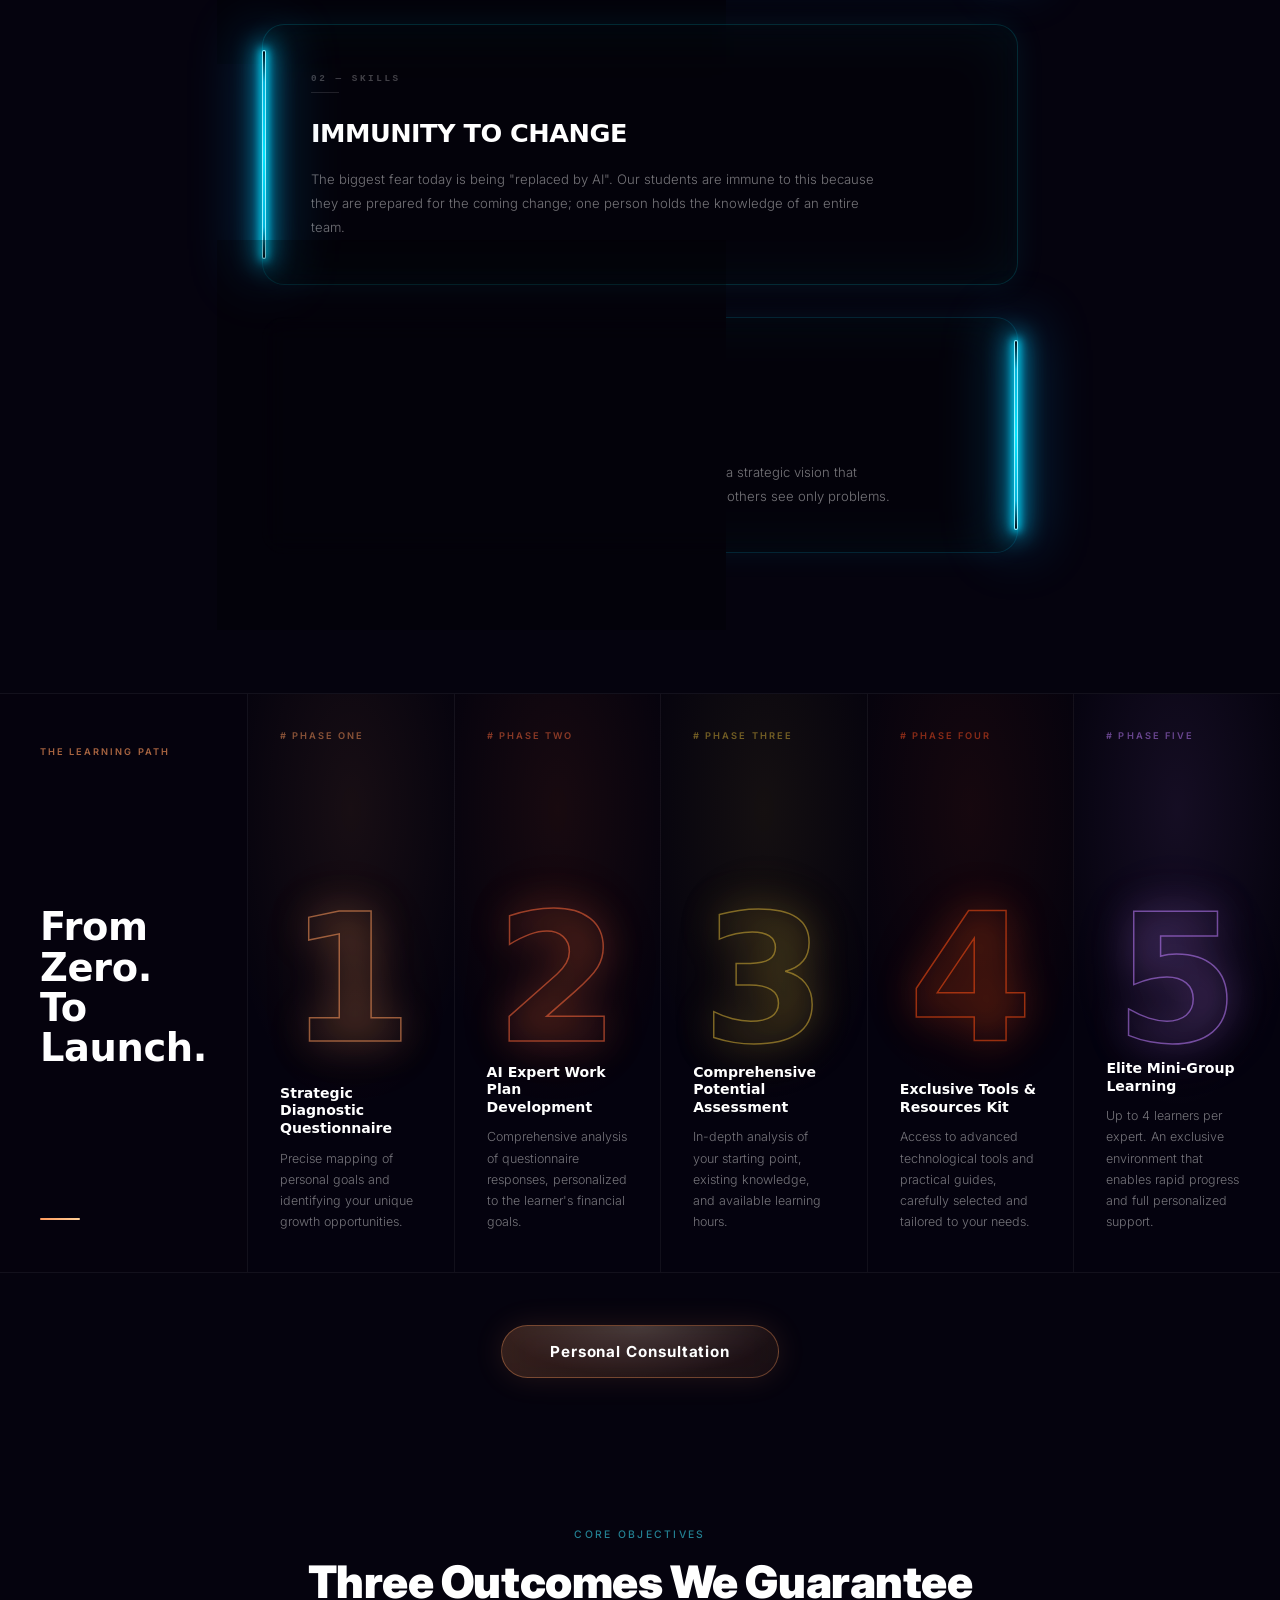
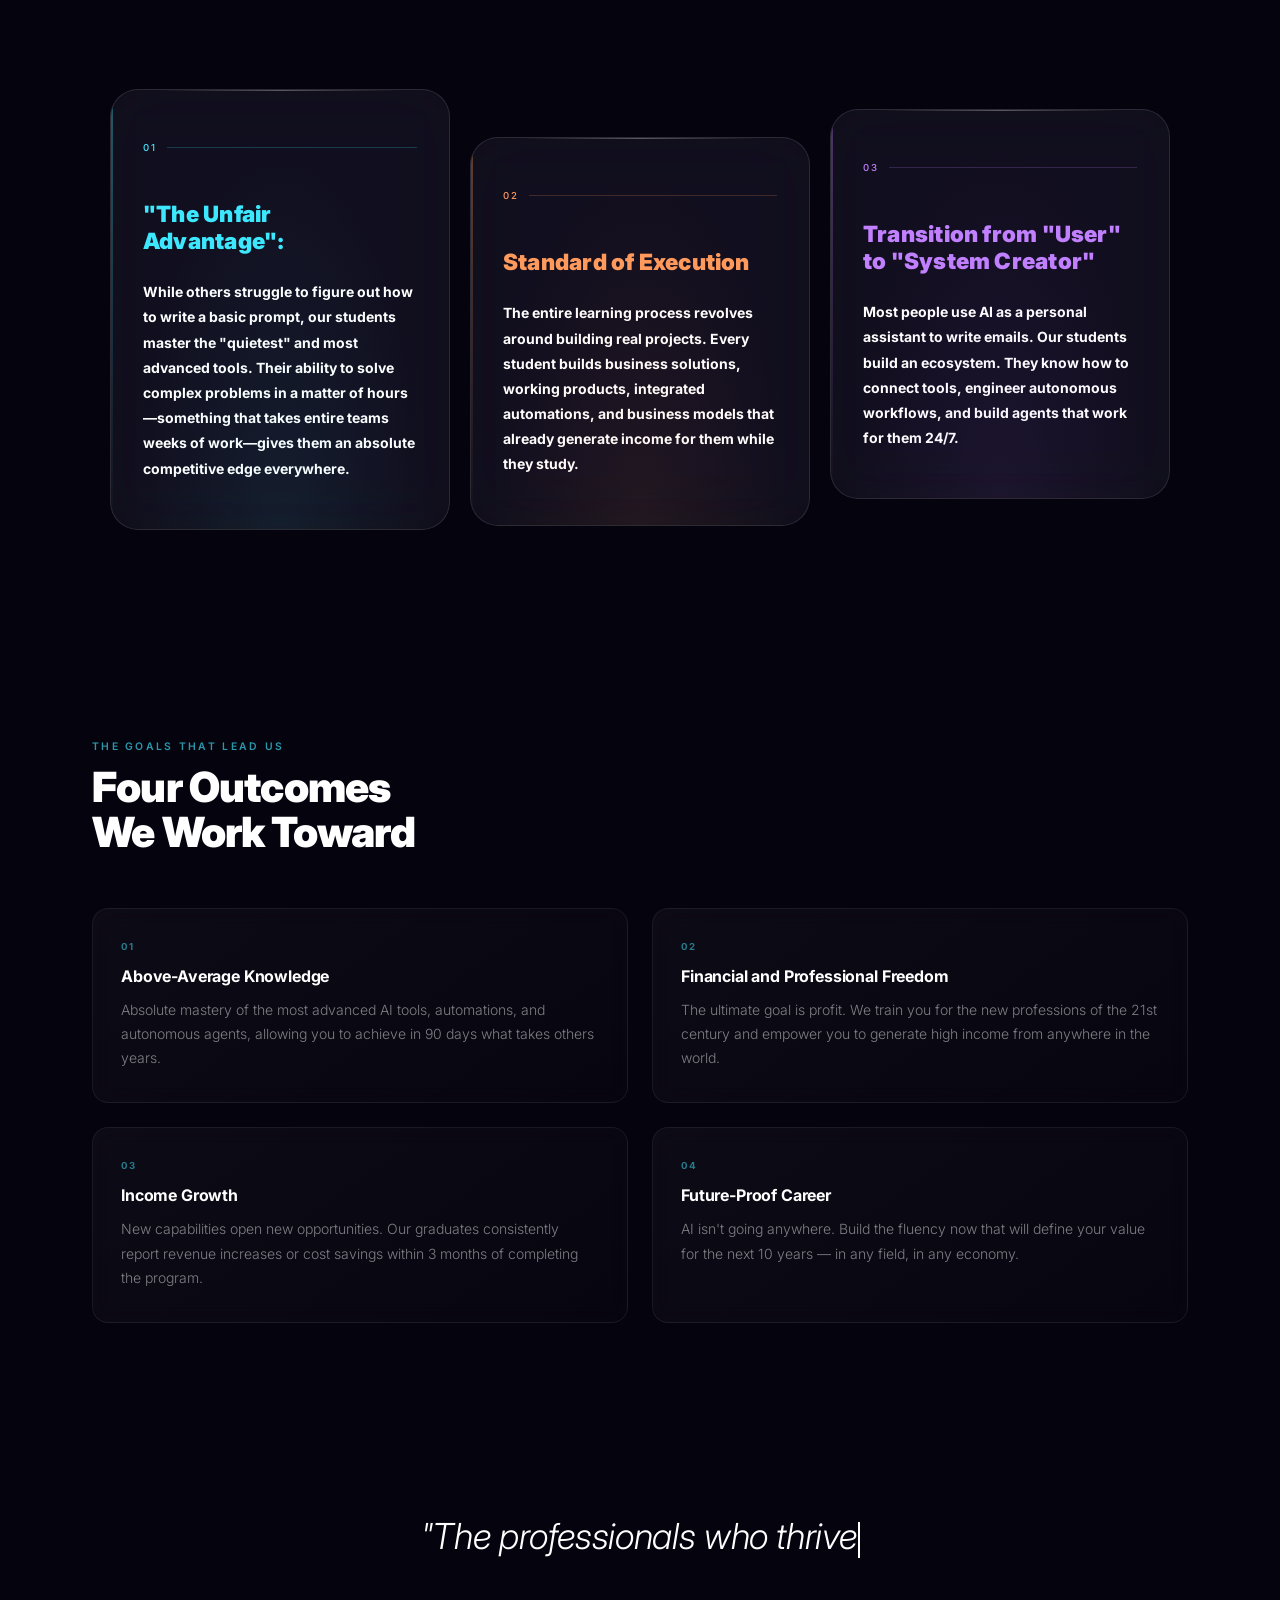
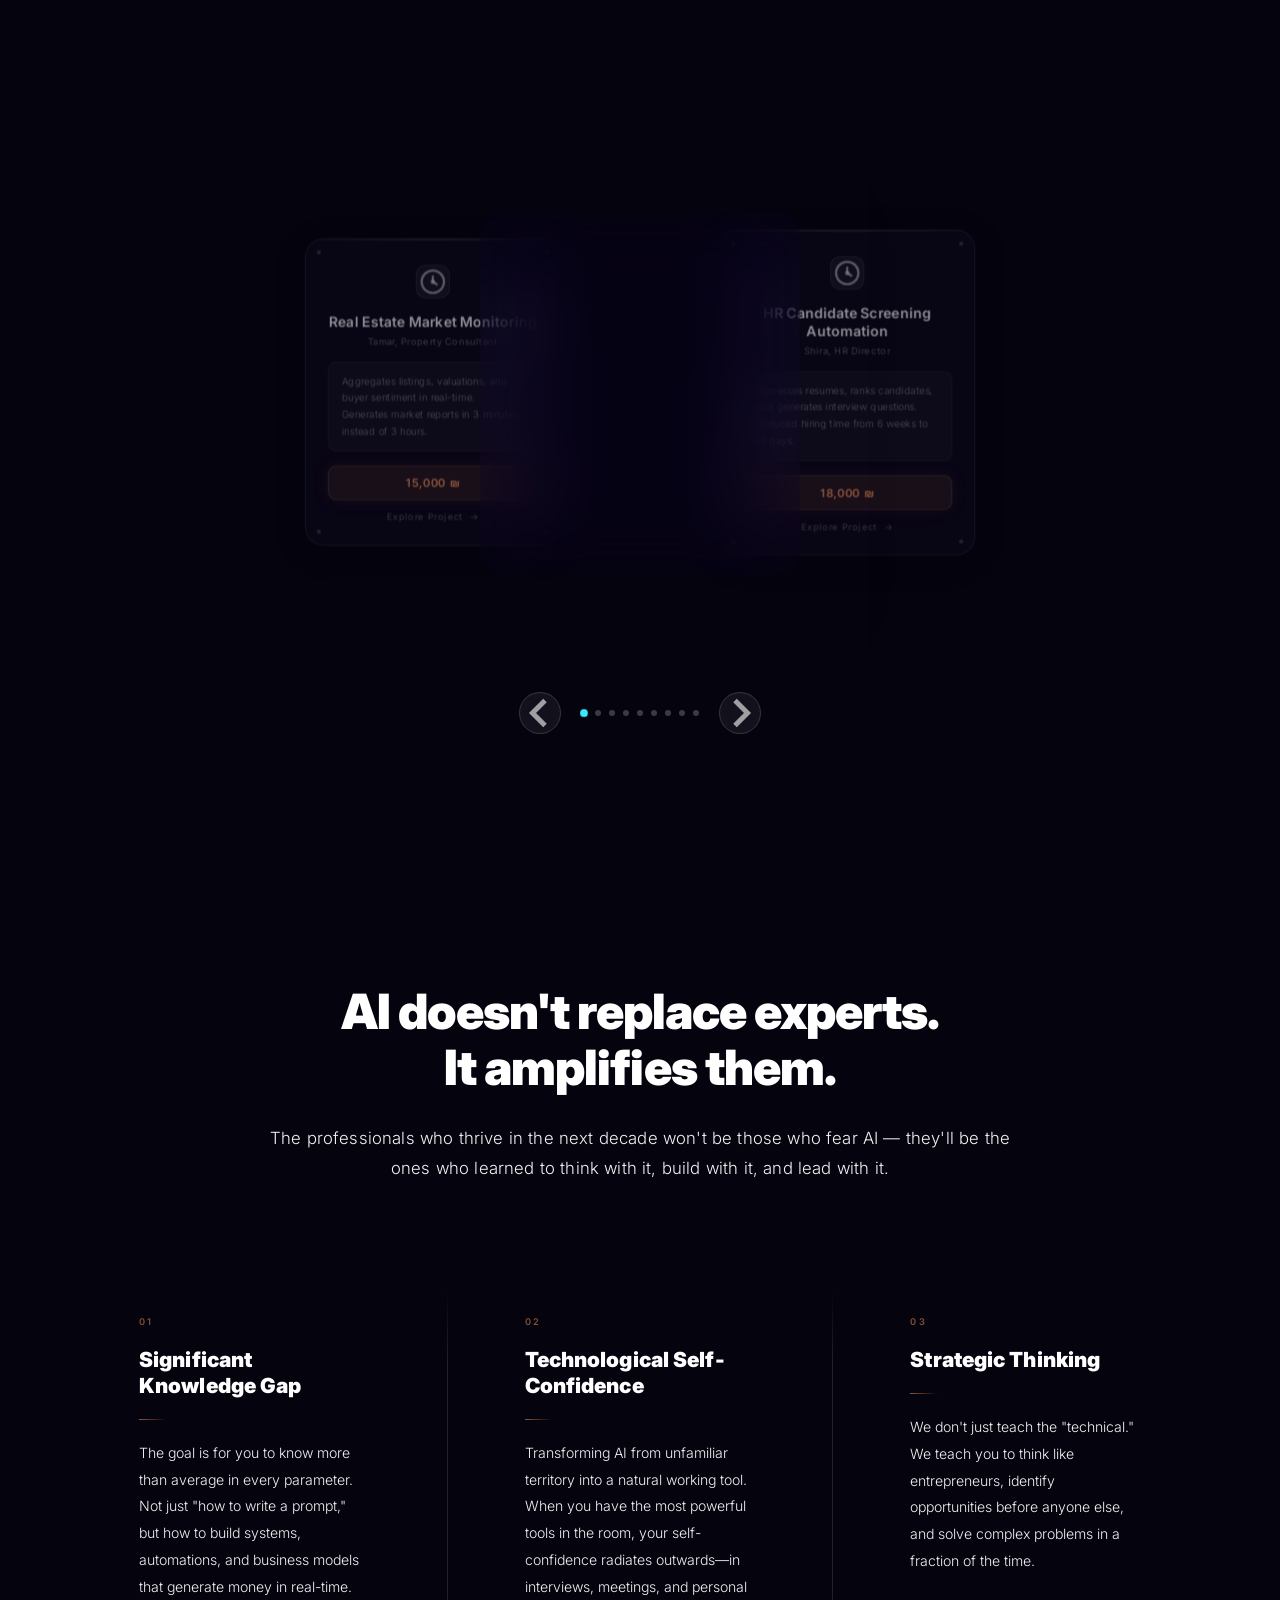
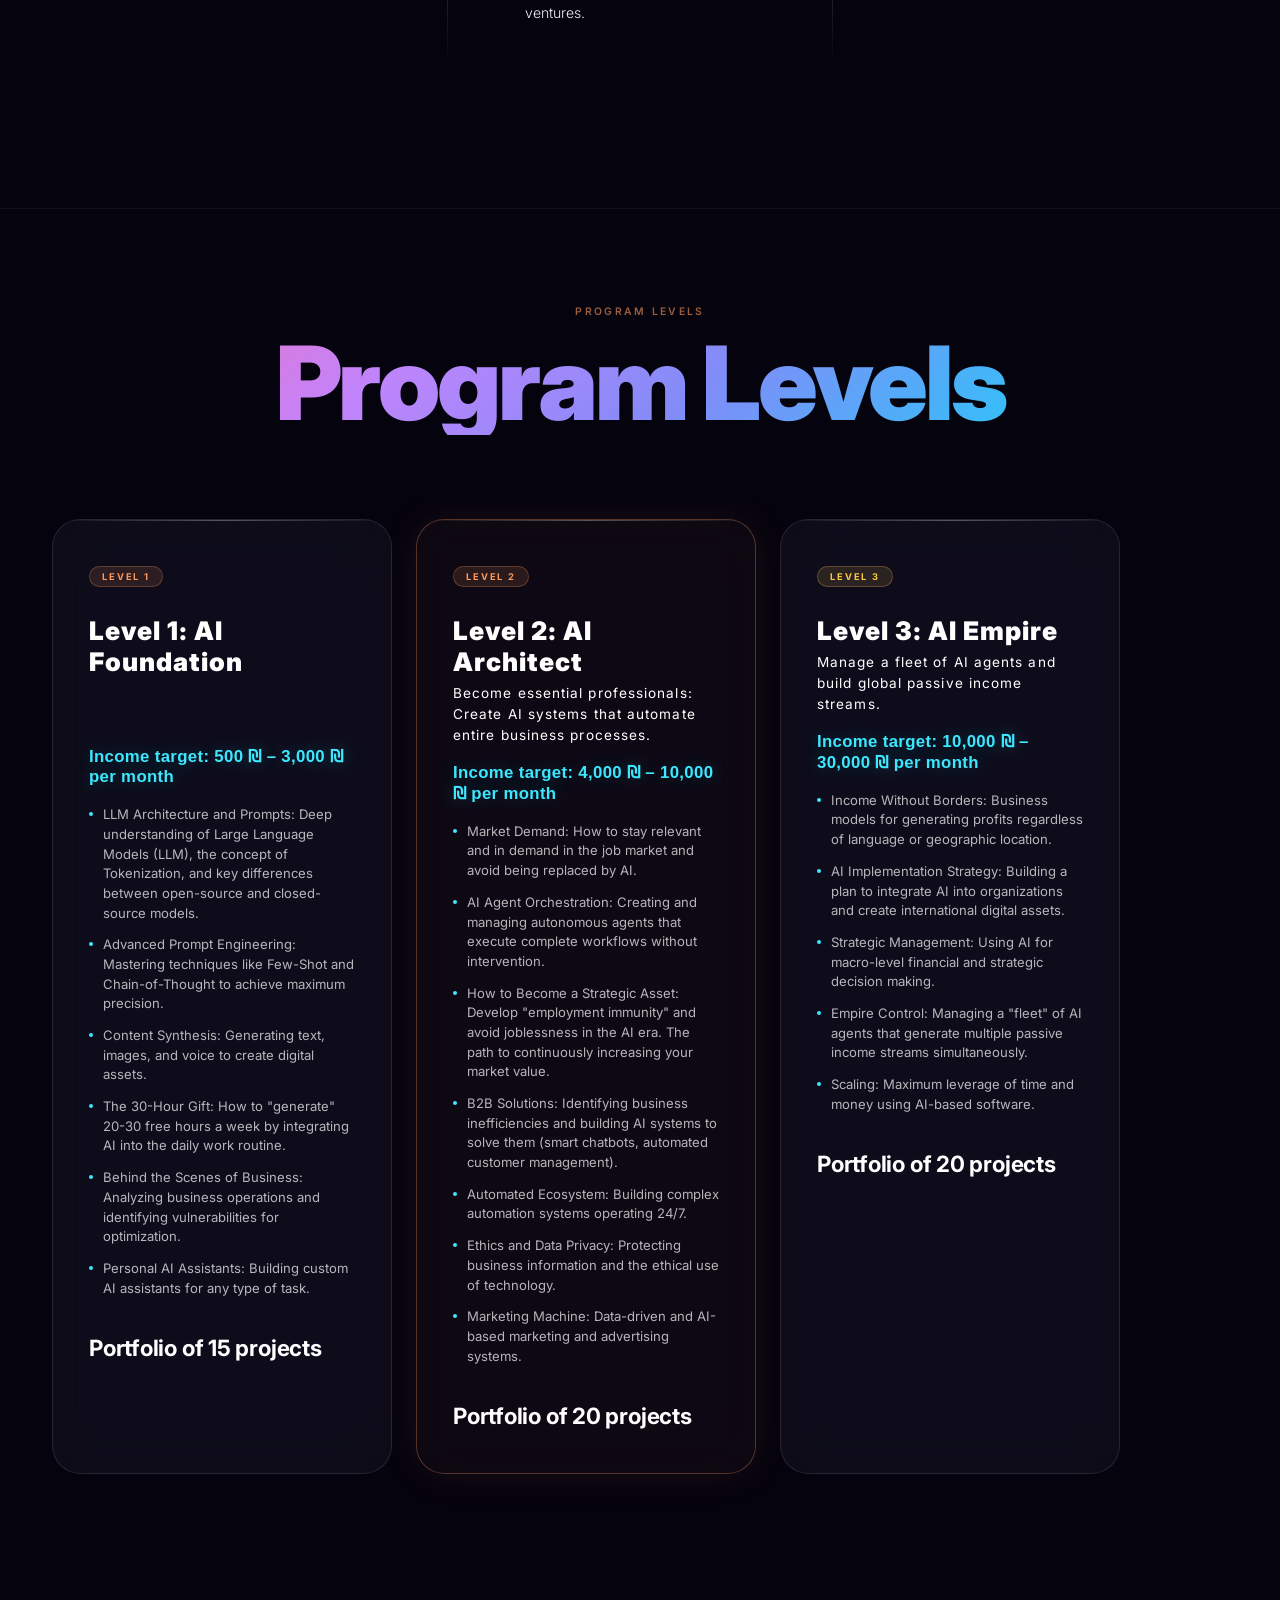
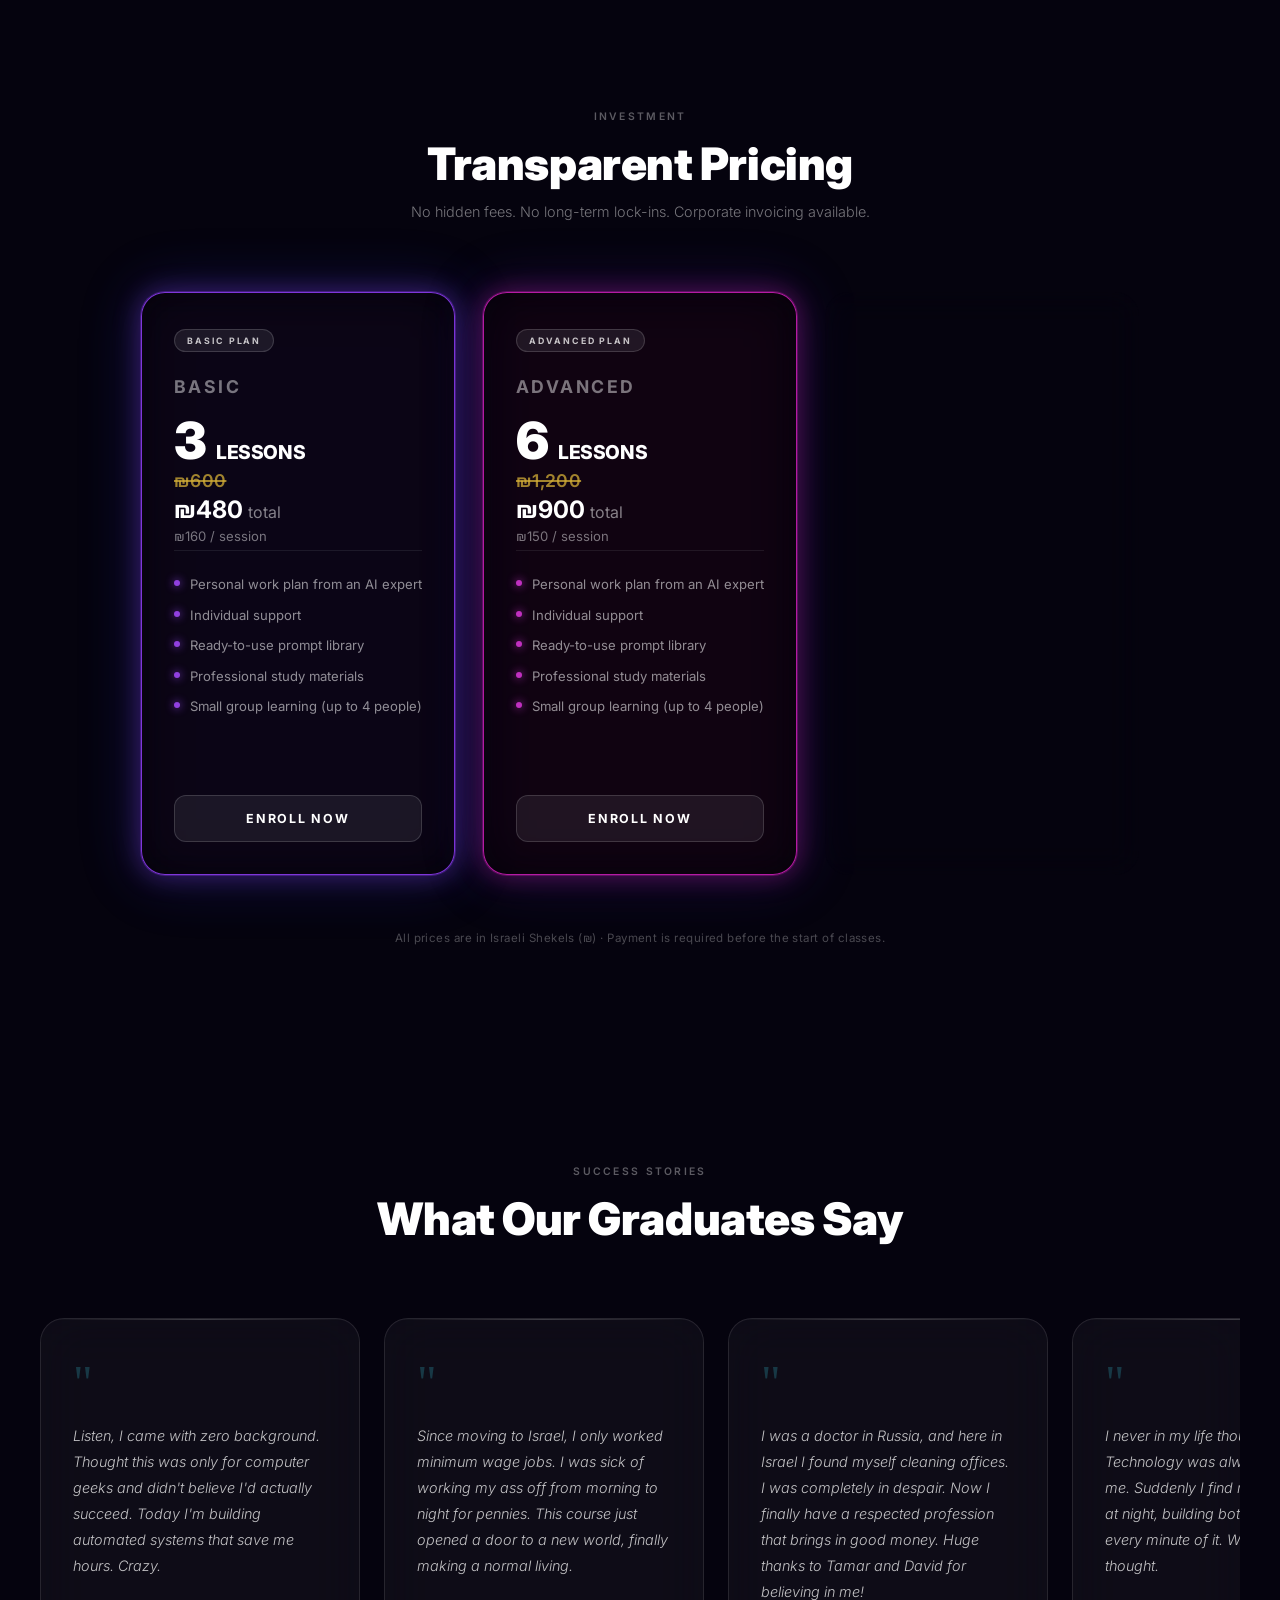
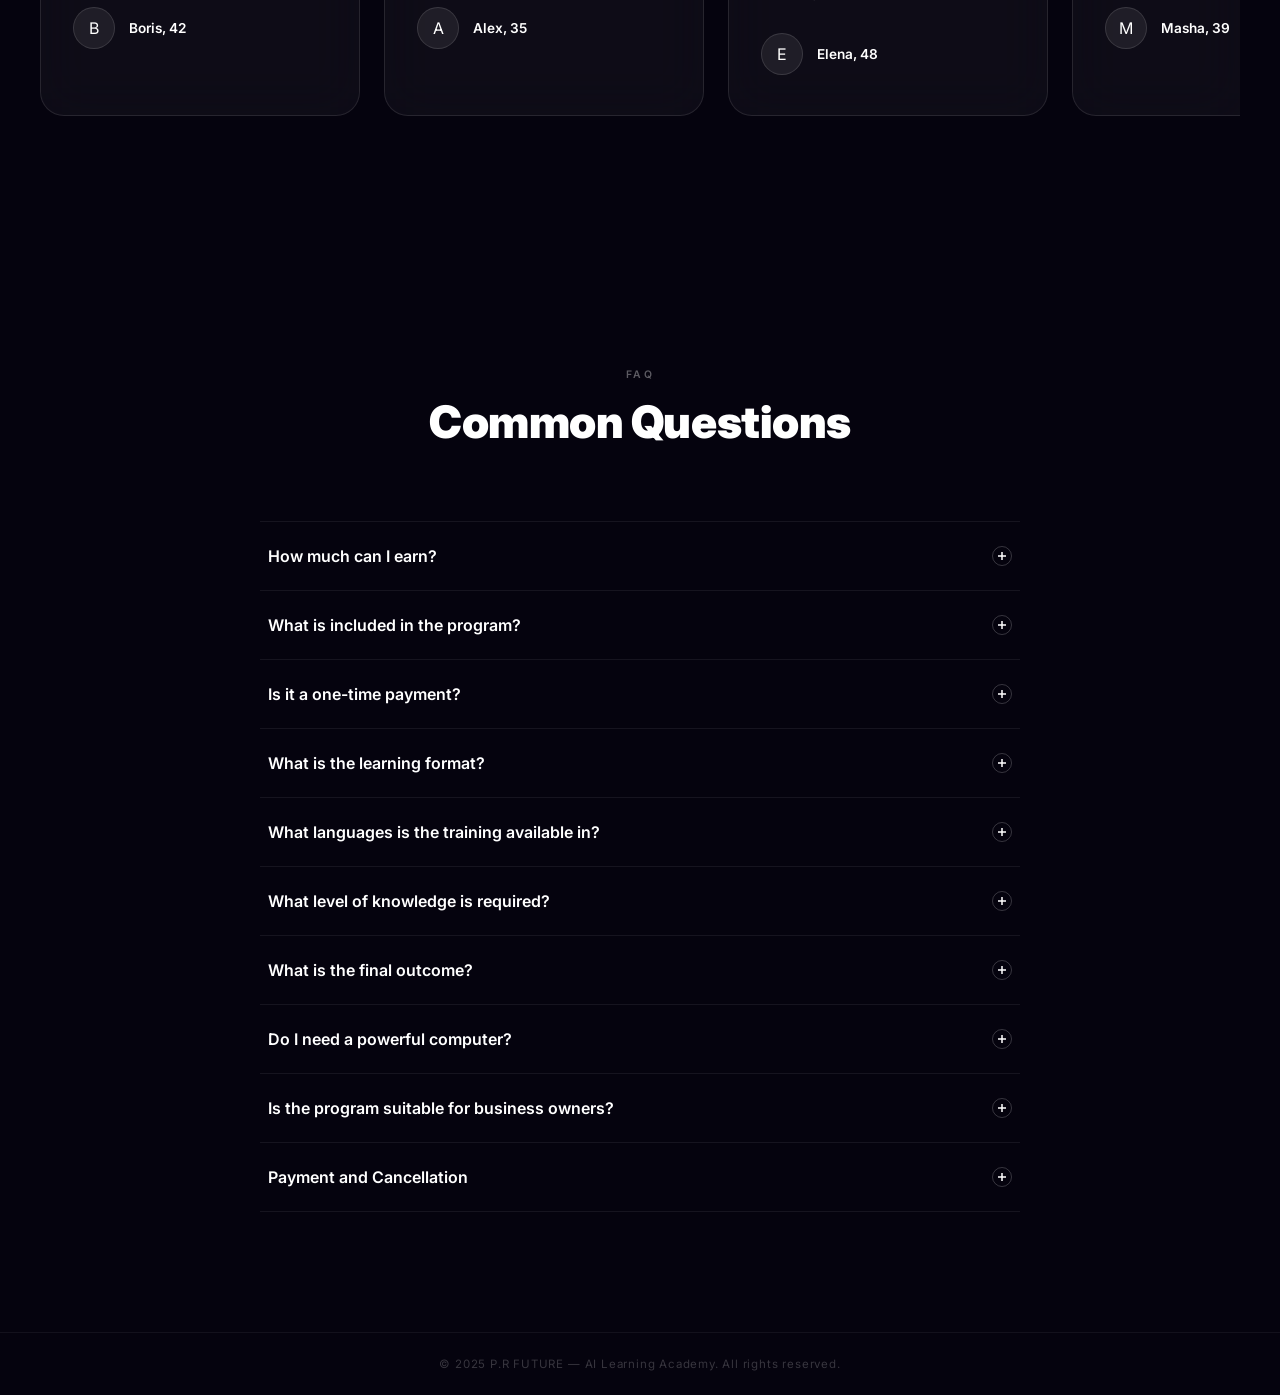
==== commit 48766fa7: "Sync Adults pricing to match Young Founders: 3/6/10 lessons, 480/900/1400 prices" ====
--- a/adults.html
+++ b/adults.html
@@ -581,9 +581,9 @@
       <div class="pc-inner">
         <div class="pc-tag" data-i18n="pc1.tag">Basic Plan</div>
         <div class="pc-name" data-i18n="pc1.name">Basic</div>
-        <div class="pc-sessions"><span class="pc-num" data-i18n="pc1.num">4</span><span class="pc-lessons" data-i18n="pc.lessons">LESSONS</span></div>
+        <div class="pc-sessions"><span class="pc-num" data-i18n="pc1.num">3</span><span class="pc-lessons" data-i18n="pc.lessons">LESSONS</span></div>
         <del class="pc-original">₪600</del>
-        <div class="pc-total" data-i18n-html="pc1.total">₪640 <span>total</span></div>
+        <div class="pc-total" data-i18n-html="pc1.total">₪480 <span>total</span></div>
         <div class="pc-per-session" data-i18n="pc1.per">₪160 / session</div>
         <div class="pc-divider"></div>
         <ul class="pc-features">
@@ -602,9 +602,9 @@
       <div class="pc-inner">
         <div class="pc-tag" data-i18n="pc2.tag">Advanced Plan</div>
         <div class="pc-name" data-i18n="pc2.name">Advanced</div>
-        <div class="pc-sessions"><span class="pc-num" data-i18n="pc2.num">8</span><span class="pc-lessons" data-i18n="pc.lessons">LESSONS</span></div>
+        <div class="pc-sessions"><span class="pc-num" data-i18n="pc2.num">6</span><span class="pc-lessons" data-i18n="pc.lessons">LESSONS</span></div>
         <del class="pc-original">₪1,200</del>
-        <div class="pc-total" data-i18n-html="pc2.total">₪1,200 <span>total</span></div>
+        <div class="pc-total" data-i18n-html="pc2.total">₪900 <span>total</span></div>
         <div class="pc-per-session" data-i18n="pc2.per">₪150 / session</div>
         <div class="pc-divider"></div>
         <ul class="pc-features">
@@ -623,9 +623,9 @@
       <div class="pc-inner">
         <div class="pc-tag" data-i18n="pc3.tag">Most Profitable</div>
         <div class="pc-name" data-i18n="pc3.name">Elite</div>
-        <div class="pc-sessions"><span class="pc-num" data-i18n="pc3.num">12</span><span class="pc-lessons" data-i18n="pc.lessons">LESSONS</span></div>
+        <div class="pc-sessions"><span class="pc-num" data-i18n="pc3.num">10</span><span class="pc-lessons" data-i18n="pc.lessons">LESSONS</span></div>
         <del class="pc-original">₪2,000</del>
-        <div class="pc-total" data-i18n-html="pc3.total">₪1,680 <span>total</span></div>
+        <div class="pc-total" data-i18n-html="pc3.total">₪1,400 <span>total</span></div>
         <div class="pc-per-session" data-i18n="pc3.per">₪140 / session</div>
         <div class="pc-save" data-i18n="pc3.save">✦ Save 13%</div>
         <div class="pc-divider"></div>
@@ -1253,9 +1253,9 @@
       'level3.f5':'Scaling: Maximum leverage of time and money using AI-based software.',
       'level3.goal':'Portfolio of 20 projects',
       'invest.eyebrow':'Investment','invest.title':'Transparent Pricing','invest.subtitle':'No hidden fees. No long-term lock-ins. Corporate invoicing available.',
-      'pc1.tag':'Basic Plan','pc1.name':'Basic','pc1.num':'4','pc1.total':'₪640 <span>total</span>','pc1.per':'₪160 / session',
-      'pc2.tag':'Advanced Plan','pc2.name':'Advanced','pc2.num':'8','pc2.total':'₪1,200 <span>total</span>','pc2.per':'₪150 / session',
-      'pc3.tag':'Most Profitable','pc3.name':'Elite','pc3.num':'12','pc3.total':'₪1,680 <span>total</span>','pc3.per':'₪140 / session','pc3.save':'✦ Save 13%',
+      'pc1.tag':'Basic Plan','pc1.name':'Basic','pc1.num':'3','pc1.total':'₪480 <span>total</span>','pc1.per':'₪160 / session',
+      'pc2.tag':'Advanced Plan','pc2.name':'Advanced','pc2.num':'6','pc2.total':'₪900 <span>total</span>','pc2.per':'₪150 / session',
+      'pc3.tag':'Most Profitable','pc3.name':'Elite','pc3.num':'10','pc3.total':'₪1,400 <span>total</span>','pc3.per':'₪140 / session','pc3.save':'✦ Save 13%',
       'pc.lessons':'LESSONS','pc.f1':'Personal work plan from an AI expert','pc.f2':'Individual support','pc.f3':'Ready-to-use prompt library','pc.f4':'Professional study materials','pc.f5':'Small group learning (up to 4 people)','pc.cta':'Enroll Now',
       'pricing.footnote':'All prices are in Israeli Shekels (₪) · Payment is required before the start of classes.',
       'stories.eyebrow':'Success Stories','stories.title':'What Our Graduates Say',
@@ -1373,9 +1373,9 @@
       'level3.f5':'סקיילינג (Scaling): מינוף מקסימלי של זמן וכסף באמצעות תוכנות מבוססות בינה מלאכותית.',
       'level3.goal':'תיק עבודות שכולל 20 פרויקטים',
       'invest.eyebrow':'השקעה','invest.title':'תמחור שקוף','invest.subtitle':'ללא עמלות נסתרות. ללא נעילות לטווח ארוך. חשבוניות ארגוניות זמינות.',
-      'pc1.tag':'תוכנית בסיסית','pc1.name':'בסיסי','pc1.num':'4','pc1.total':'₪640 <span>סה"כ</span>','pc1.per':'₪160 / שיעור',
-      'pc2.tag':'תוכנית מתקדמת','pc2.name':'מתקדם','pc2.num':'8','pc2.total':'₪1,200 <span>סה"כ</span>','pc2.per':'₪150 / שיעור',
-      'pc3.tag':'הכי משתלם','pc3.name':'אליט','pc3.num':'12','pc3.total':'₪1,680 <span>סה"כ</span>','pc3.per':'₪140 / שיעור','pc3.save':'✦ חסכון 13%',
+      'pc1.tag':'תוכנית בסיסית','pc1.name':'בסיסי','pc1.num':'3','pc1.total':'₪480 <span>סה"כ</span>','pc1.per':'₪160 / שיעור',
+      'pc2.tag':'תוכנית מתקדמת','pc2.name':'מתקדם','pc2.num':'6','pc2.total':'₪900 <span>סה"כ</span>','pc2.per':'₪150 / שיעור',
+      'pc3.tag':'הכי משתלם','pc3.name':'אליט','pc3.num':'10','pc3.total':'₪1,400 <span>סה"כ</span>','pc3.per':'₪140 / שיעור','pc3.save':'✦ חסכון 13%',
       'pc.lessons':'שיעורים','pc.f1':'תוכנית עבודה אישית ממומחה AI','pc.f2':'תמיכה אישית','pc.f3':'ספריית פרומפטים מוכנה לשימוש','pc.f4':'חומרי לימוד מקצועיים','pc.f5':'לימוד בקבוצה קטנה (עד 4 אנשים)','pc.cta':'הרשמה עכשיו',
       'pricing.footnote':'כל המחירים בשקלים ישראליים (₪) · התשלום נדרש לפני תחילת הלימודים.',
       'stories.eyebrow':'סיפורי הצלחה','stories.title':'מה הבוגרים שלנו אומרים',
@@ -1493,9 +1493,9 @@
       'level3.f5':'Масштабирование (Scaling): Максимальное использование рычагов времени и денег с помощью программного обеспечения на базе ИИ.',
       'level3.goal':'Портфолио из 20 проектов',
       'invest.eyebrow':'Инвестиции','invest.title':'Прозрачные цены','invest.subtitle':'Без скрытых платежей. Без долгосрочной привязки. Корпоративное выставление счетов доступно.',
-      'pc1.tag':'Базовый план','pc1.name':'Базовый','pc1.num':'4','pc1.total':'₪640 <span>итого</span>','pc1.per':'₪160 / занятие',
-      'pc2.tag':'Продвинутый план','pc2.name':'Продвинутый','pc2.num':'8','pc2.total':'₪1,200 <span>итого</span>','pc2.per':'₪150 / занятие',
-      'pc3.tag':'Самый выгодный','pc3.name':'Элит','pc3.num':'12','pc3.total':'₪1,680 <span>итого</span>','pc3.per':'₪140 / занятие','pc3.save':'✦ Экономия 13%',
+      'pc1.tag':'Базовый план','pc1.name':'Базовый','pc1.num':'3','pc1.total':'₪480 <span>итого</span>','pc1.per':'₪160 / занятие',
+      'pc2.tag':'Продвинутый план','pc2.name':'Продвинутый','pc2.num':'6','pc2.total':'₪900 <span>итого</span>','pc2.per':'₪150 / занятие',
+      'pc3.tag':'Самый выгодный','pc3.name':'Элит','pc3.num':'10','pc3.total':'₪1,400 <span>итого</span>','pc3.per':'₪140 / занятие','pc3.save':'✦ Экономия 13%',
       'pc.lessons':'ЗАНЯТИЙ','pc.f1':'Личный план работы от ИИ-эксперта','pc.f2':'Индивидуальная поддержка','pc.f3':'Готовая библиотека промптов','pc.f4':'Профессиональные учебные материалы','pc.f5':'Обучение в малой группе (до 4 человек)','pc.cta':'Записаться',
       'pricing.footnote':'Все цены указаны в израильских шекелях (₪) · Оплата производится до начала занятий.',
       'stories.eyebrow':'Истории успеха','stories.title':'Что говорят наши выпускники',
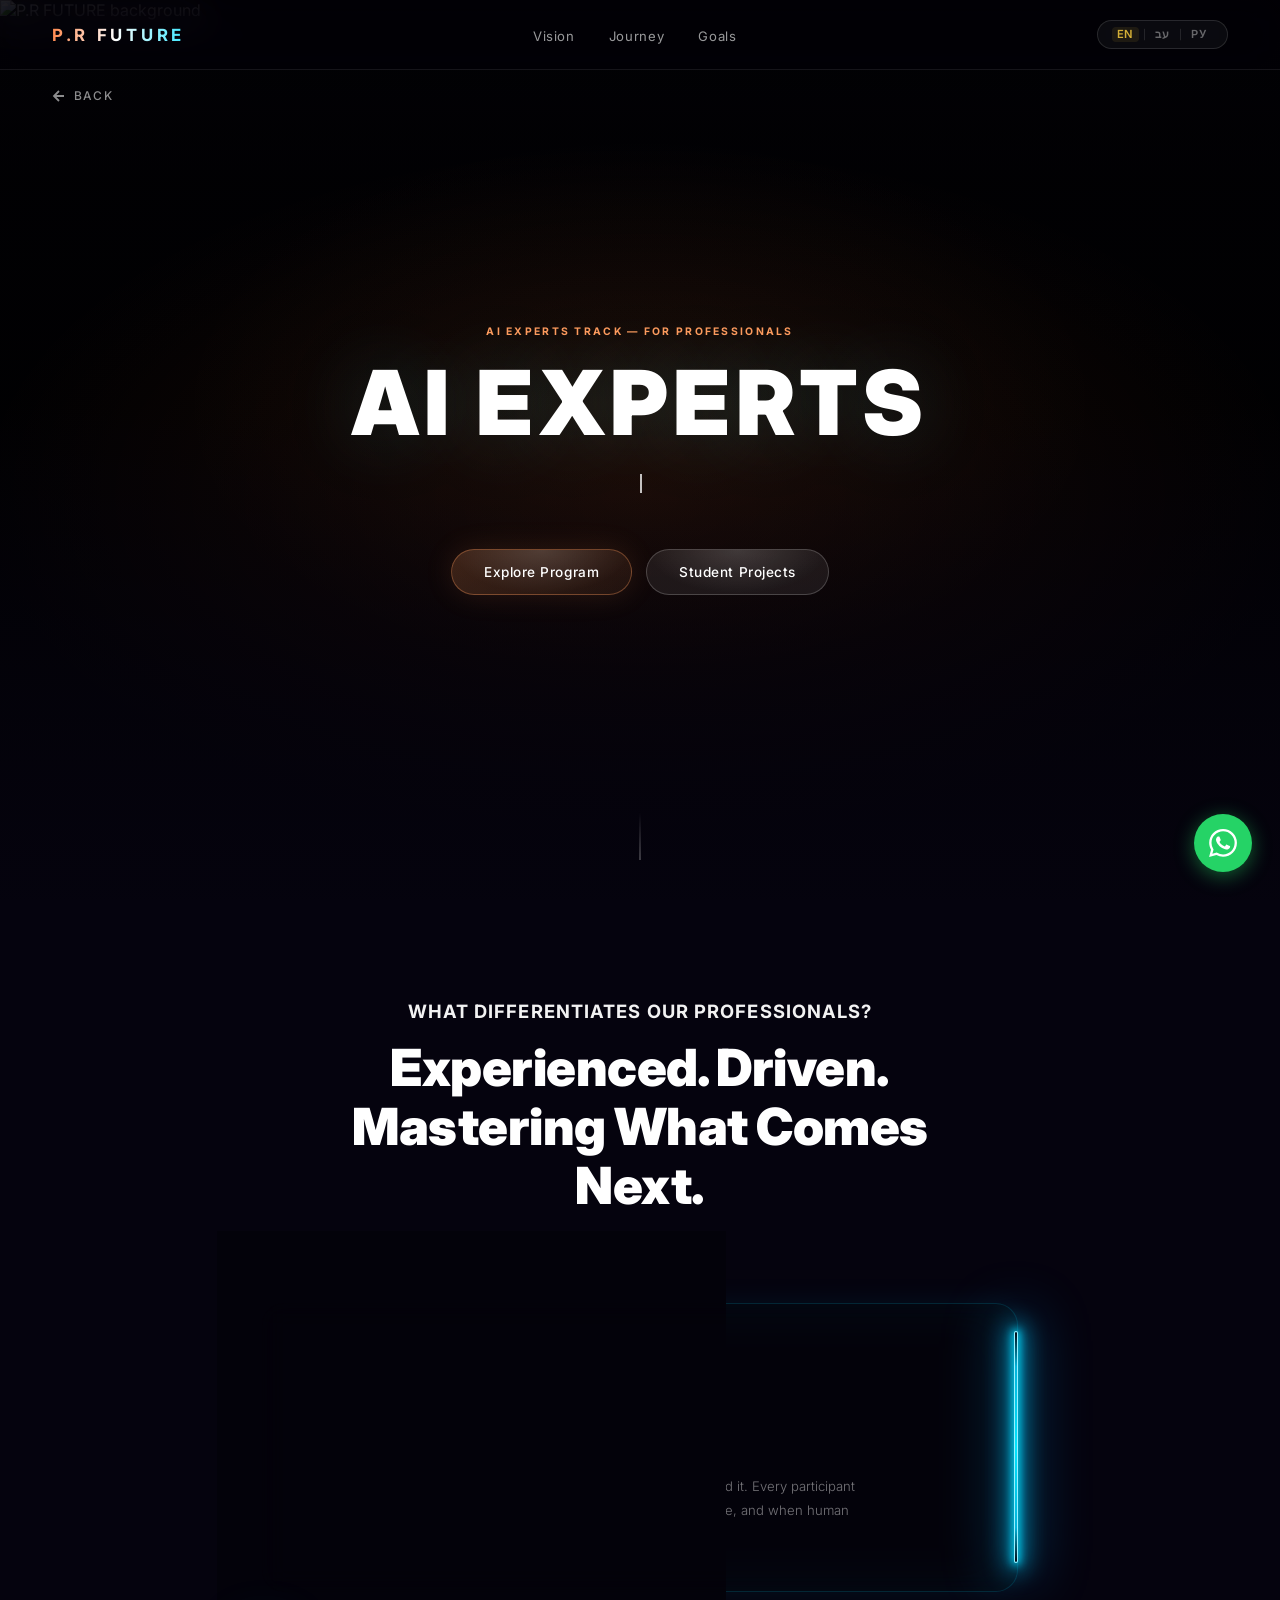
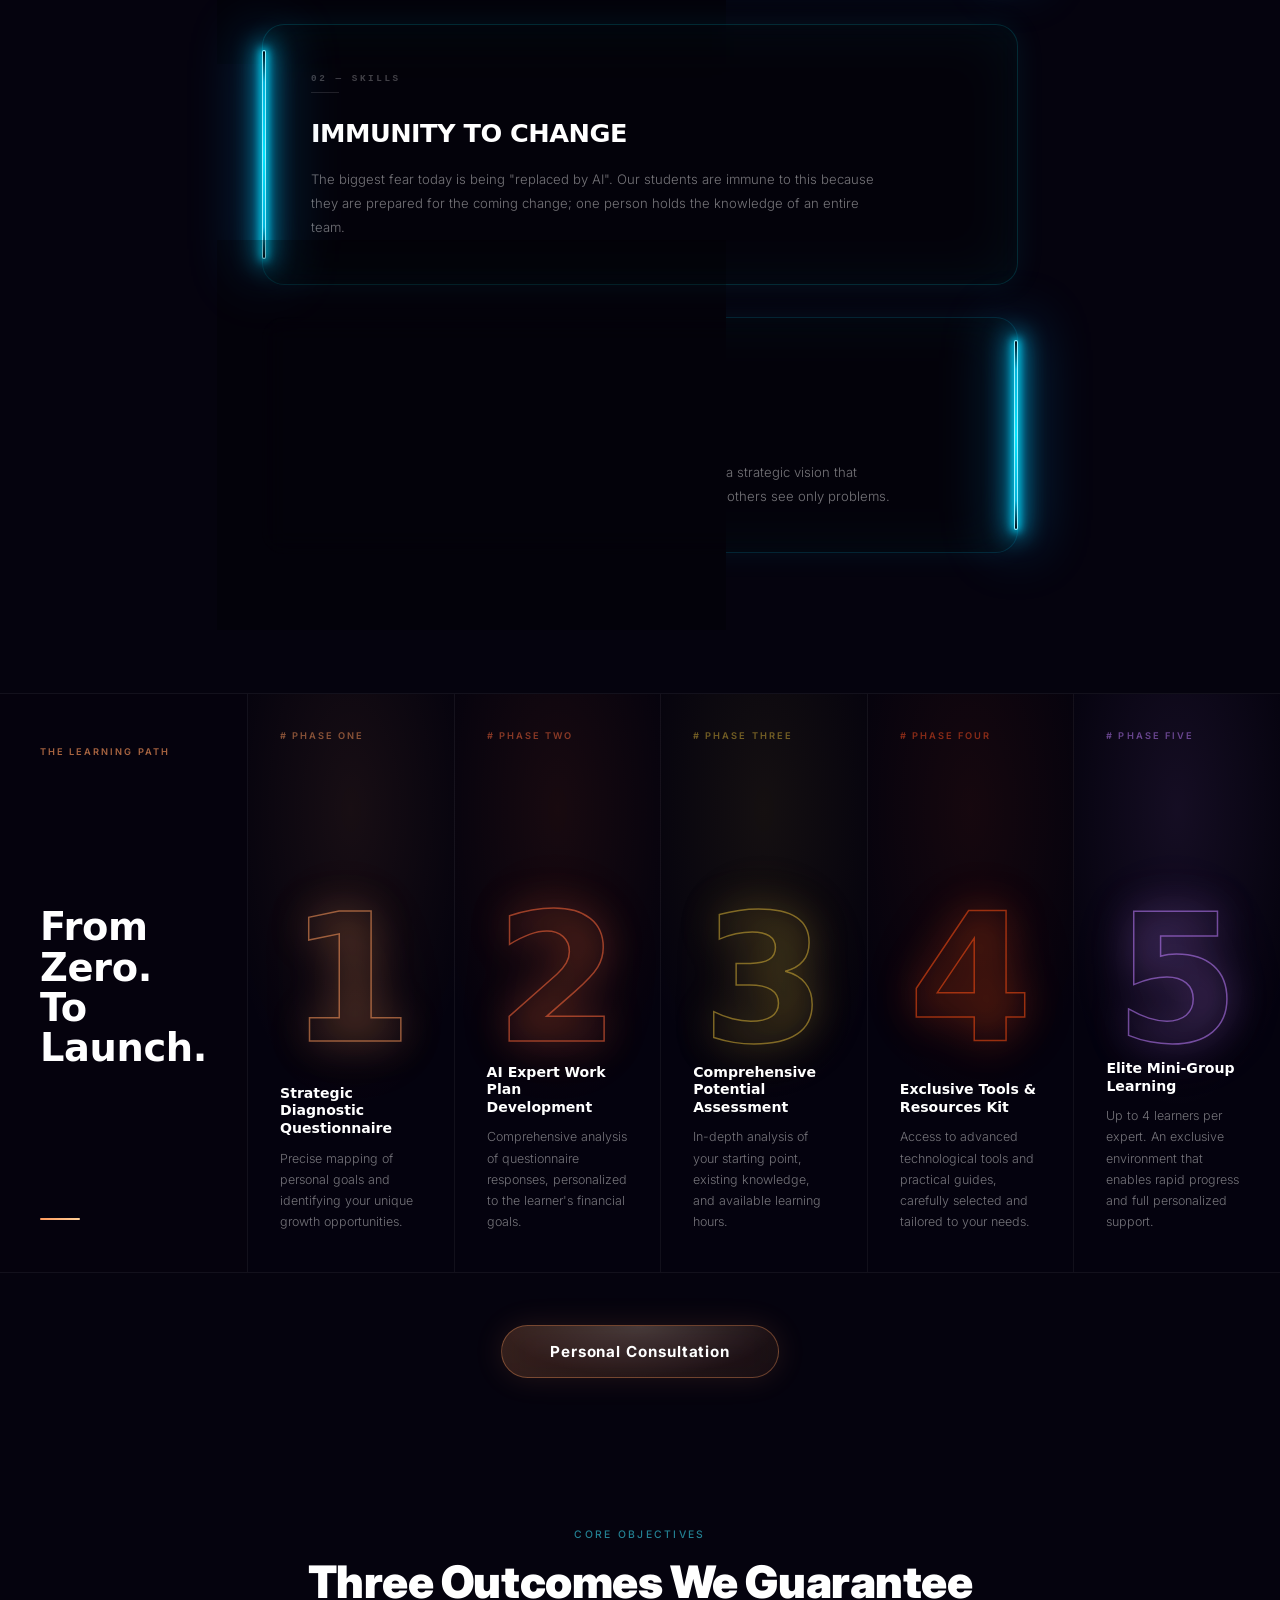
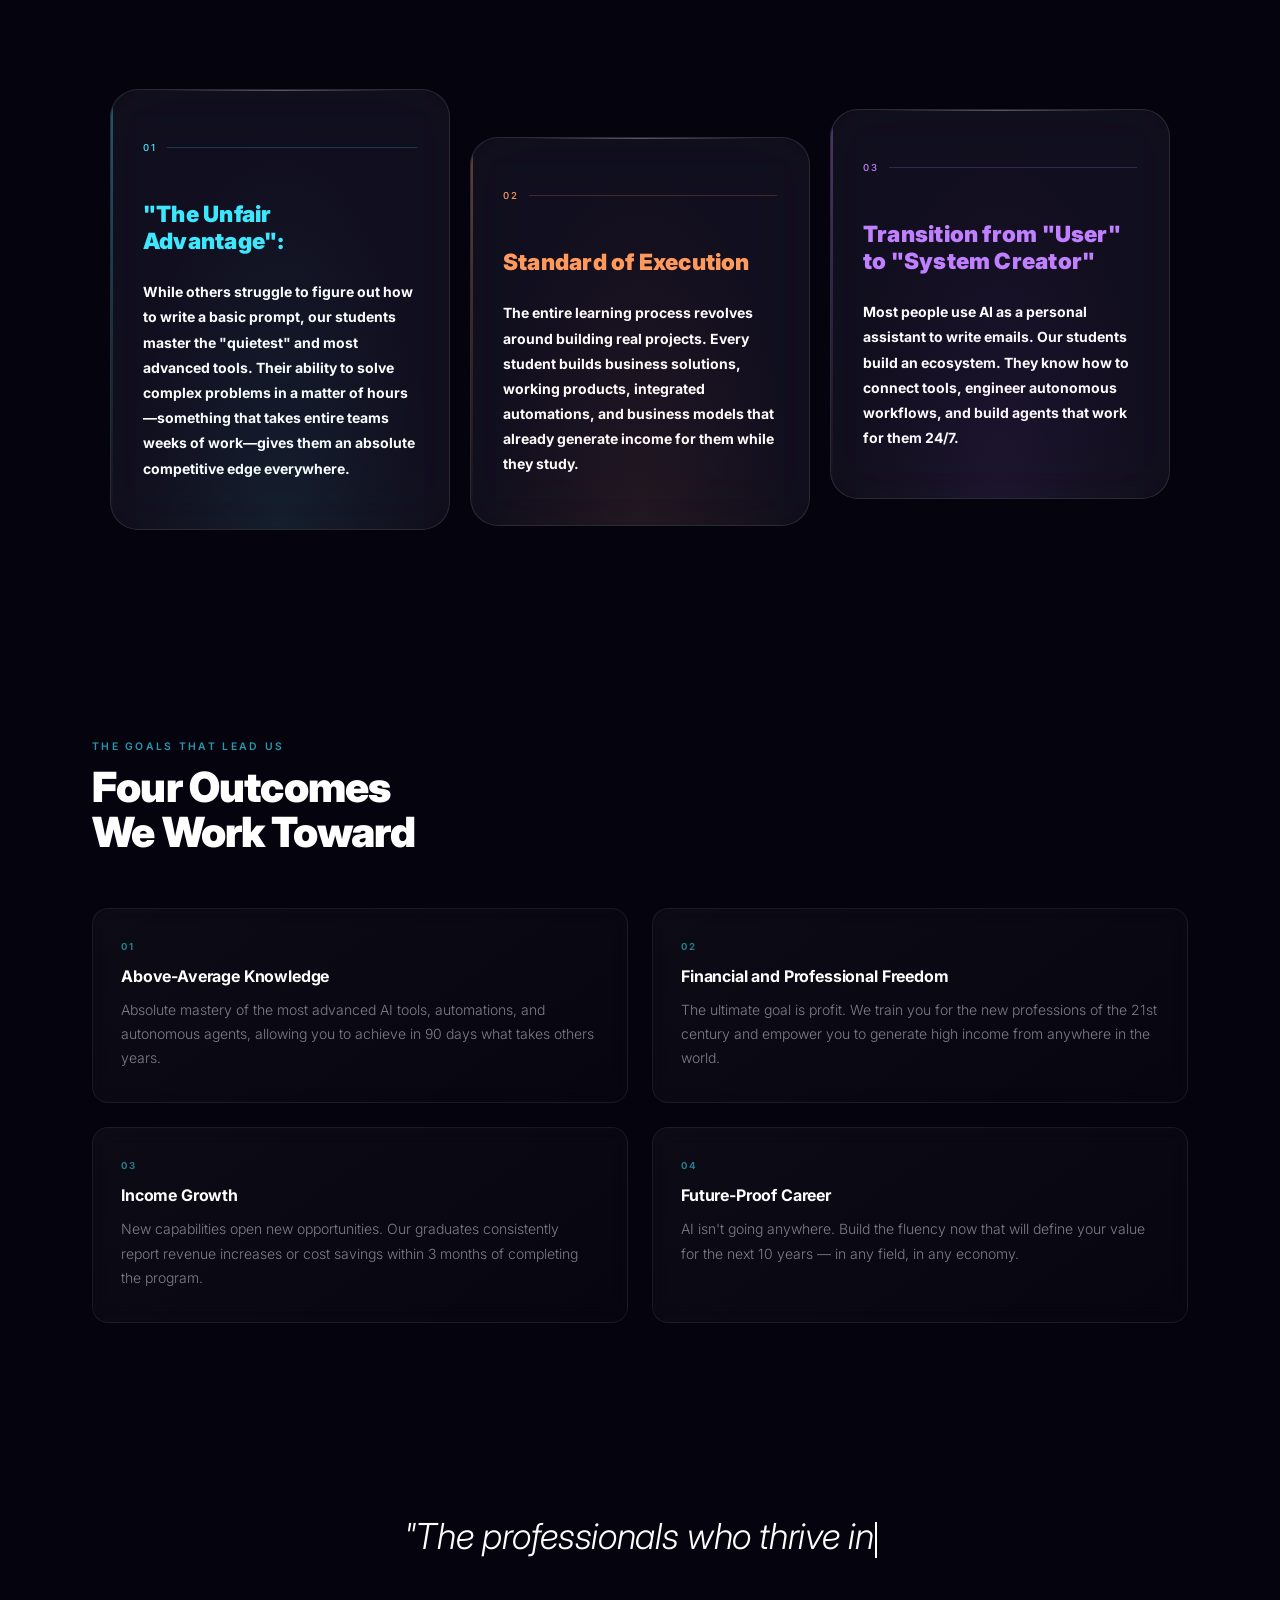
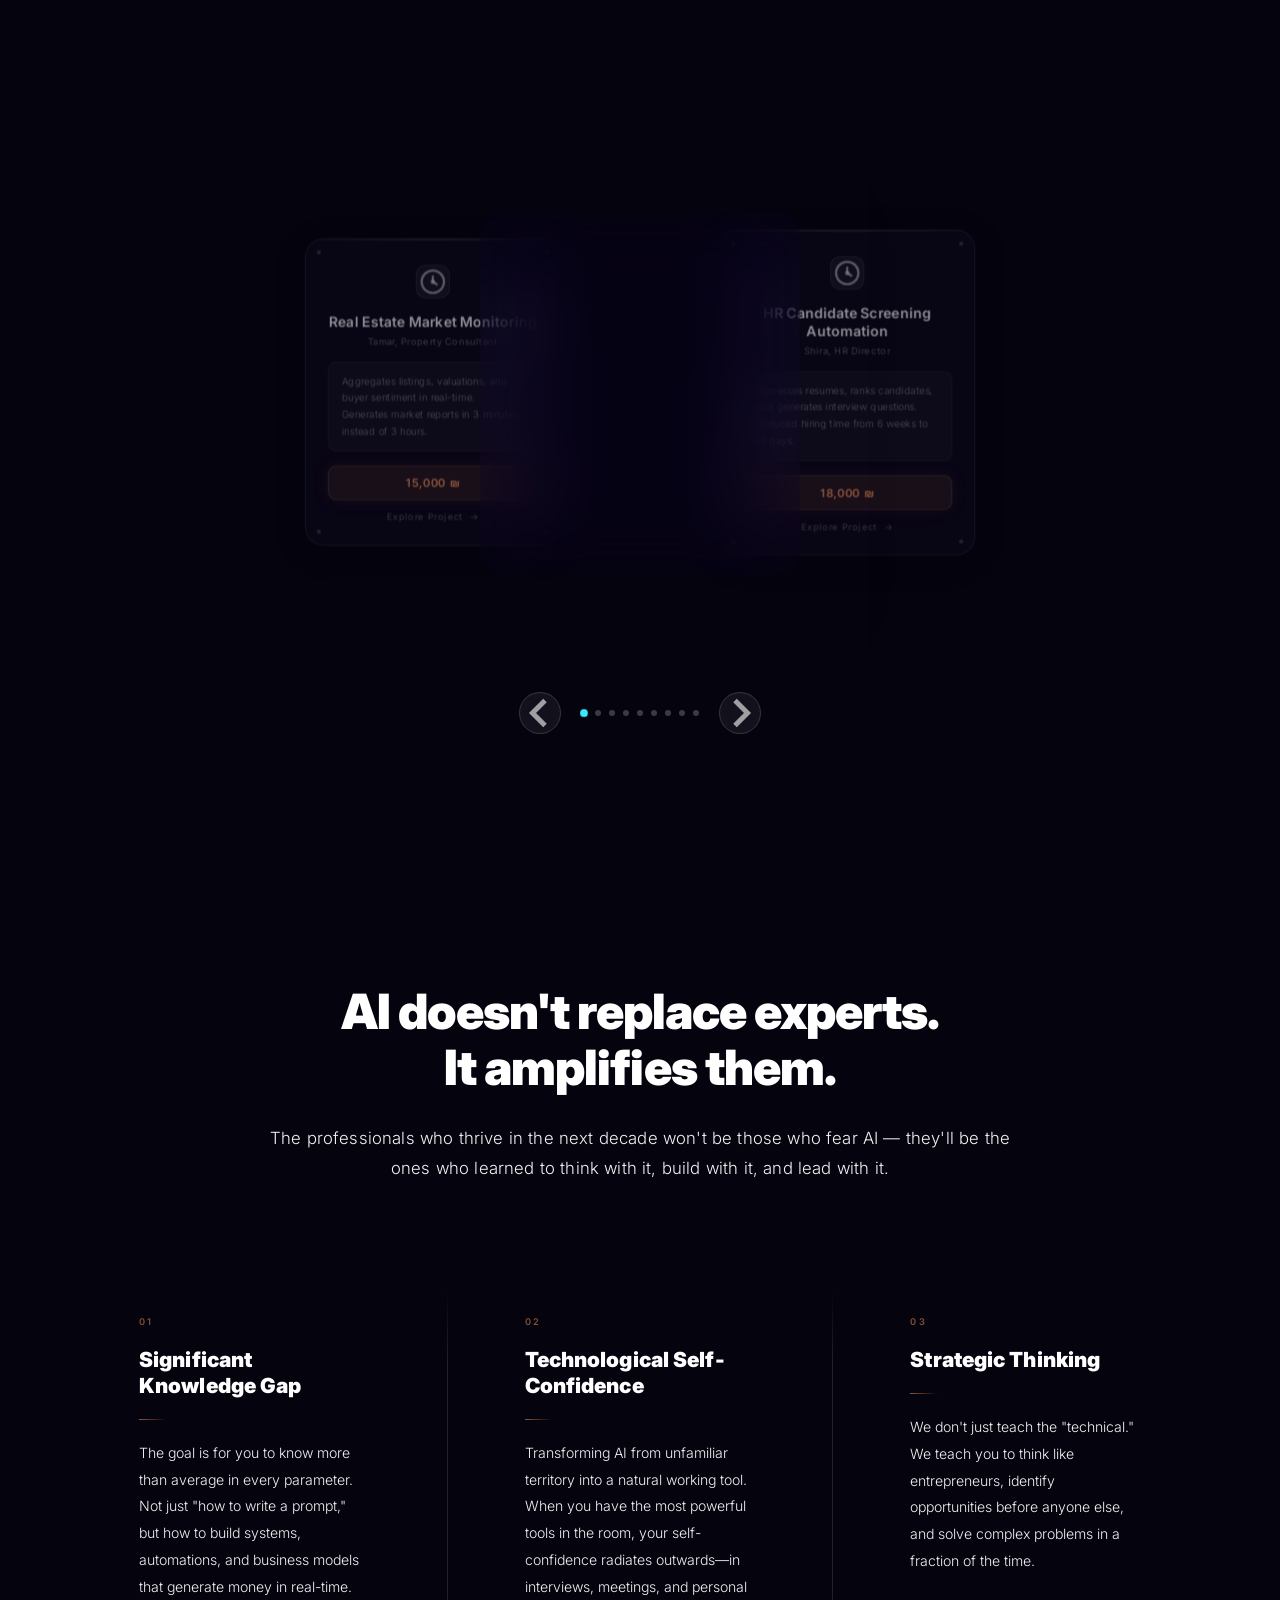
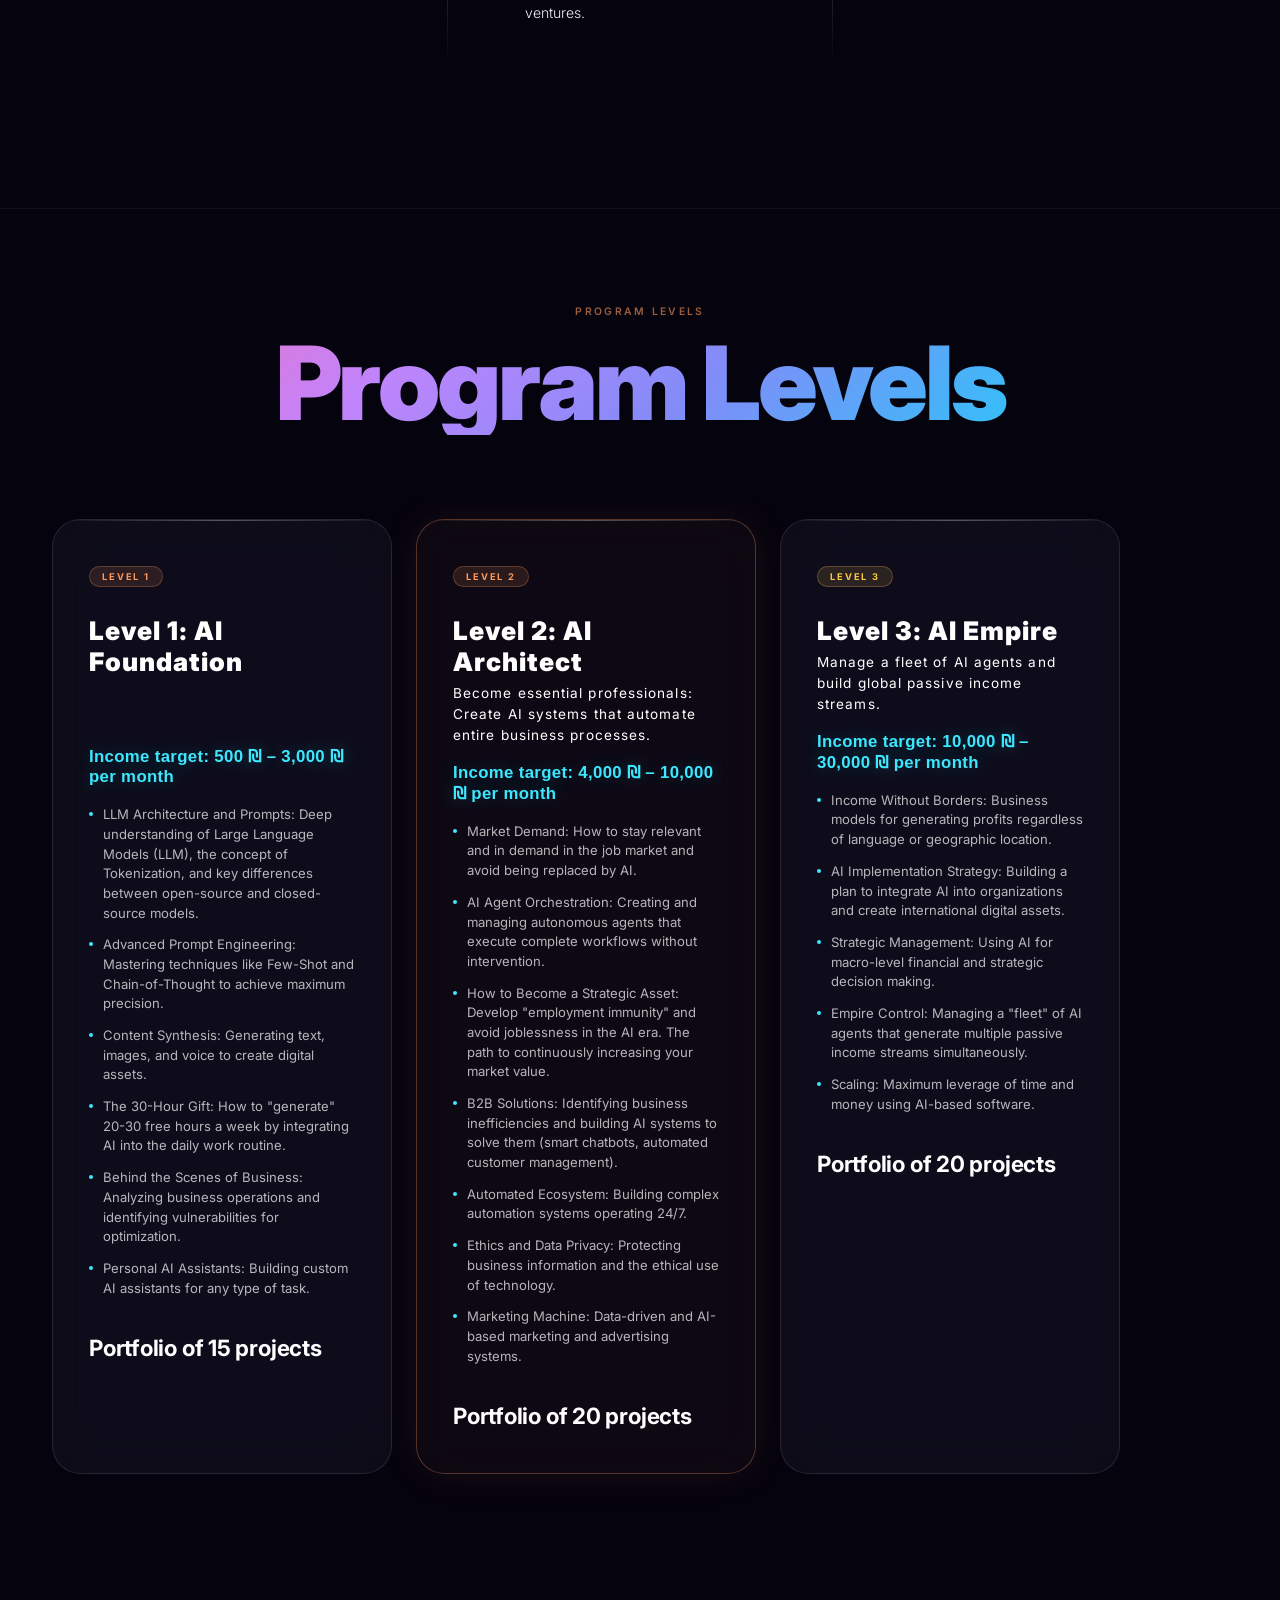
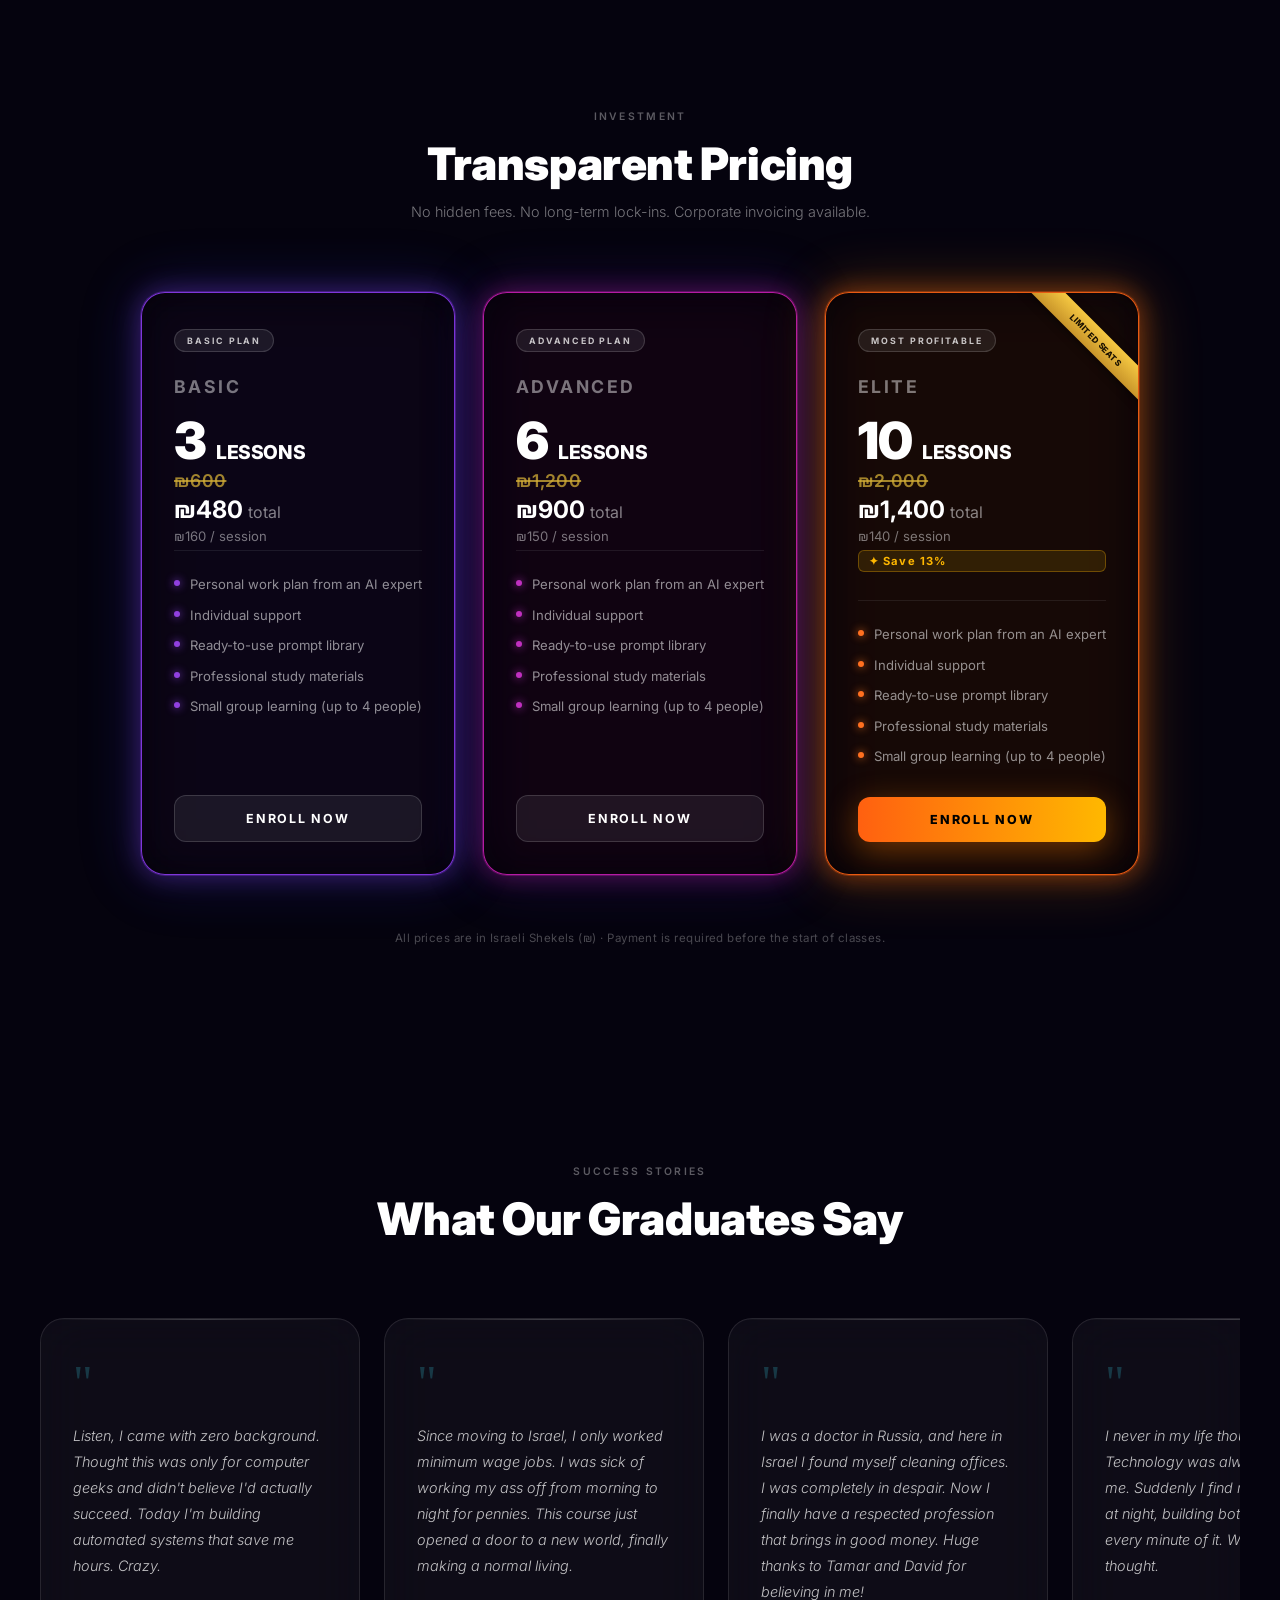
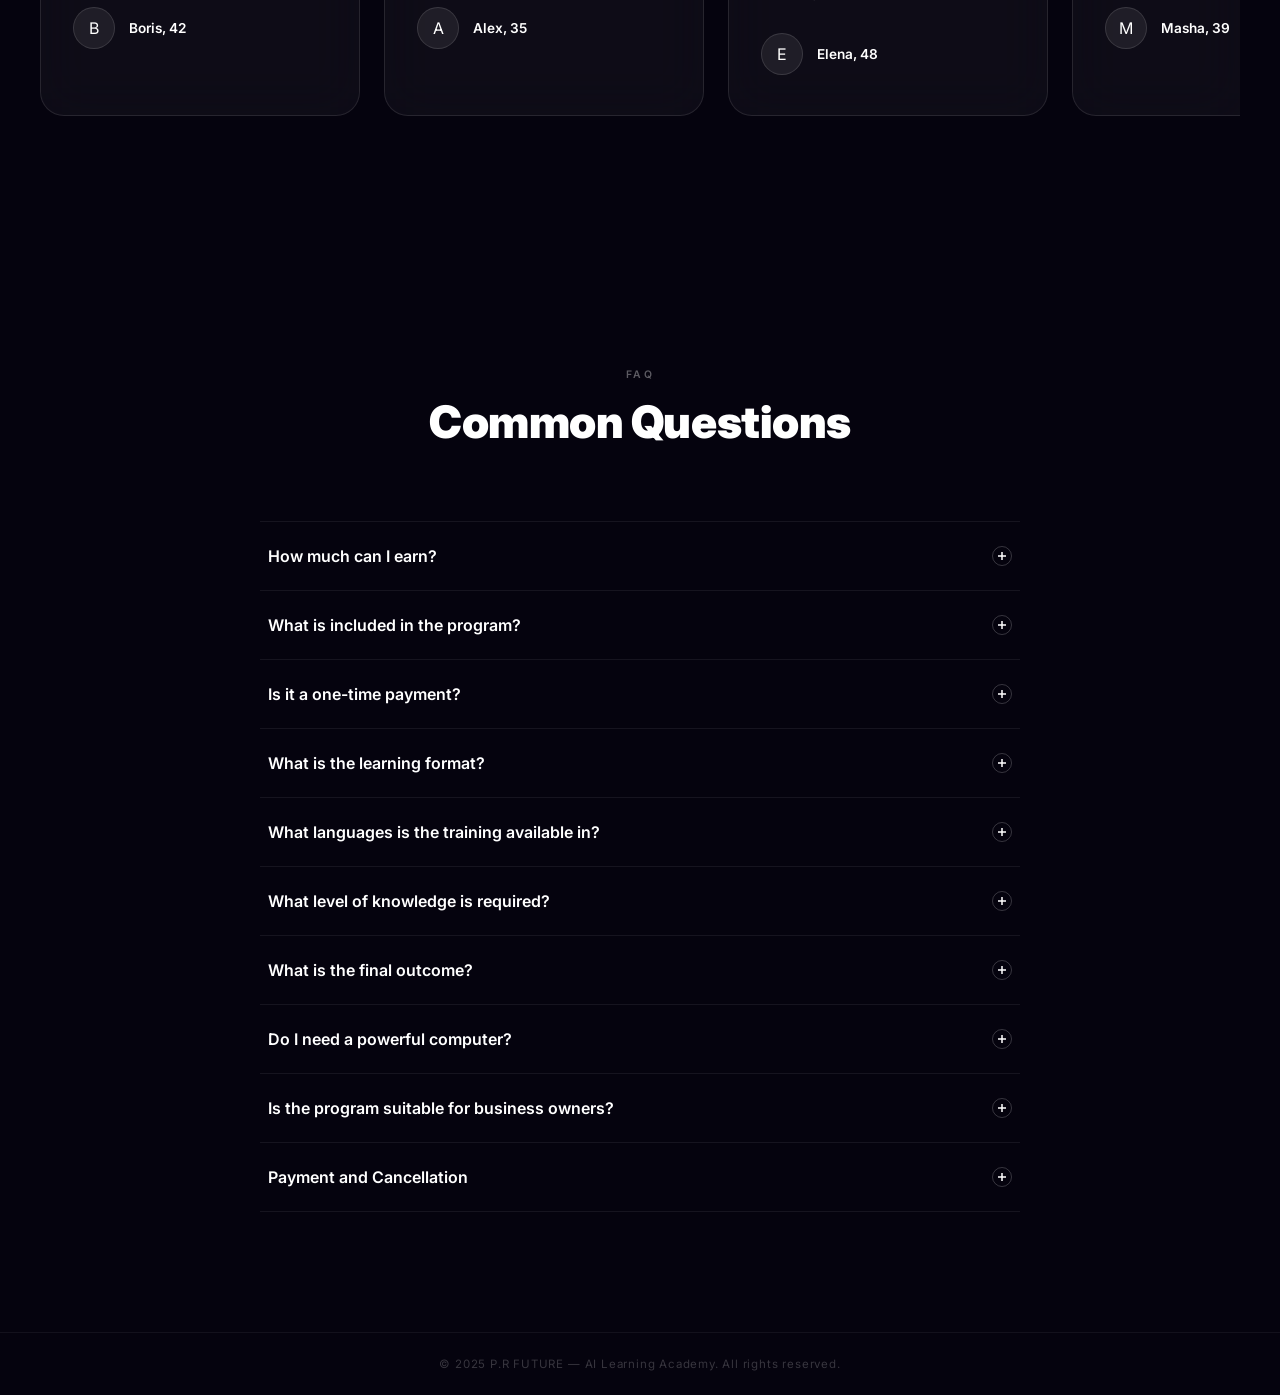
==== commit 7d50c707: "Add Limited Seats diagonal ribbon to Elite pricing card on YF and Adults pages" ====
--- a/adults.html
+++ b/adults.html
@@ -220,6 +220,9 @@
 .pc-cta:hover { opacity: 0.88; transform: translateY(-2px); }
 .pricing-card:nth-child(1) .pc-cta, .pricing-card:nth-child(2) .pc-cta { background: rgba(255,255,255,0.07); border: 1px solid rgba(255,255,255,0.15); color: #fff; }
 .pricing-card:nth-child(3) .pc-cta { background: linear-gradient(90deg, #ff6010 0%, #ffb800 100%); border: none; color: #000; font-weight: 800; box-shadow: 0 8px 32px rgba(255,120,0,0.4); }
+/* ── Elite card corner ribbon ── */
+.pc-ribbon-clip { position: absolute; top: 0; right: 0; width: 140px; height: 140px; overflow: hidden; border-radius: 0 22px 0 0; pointer-events: none; z-index: 2; }
+.pc-ribbon { position: absolute; top: 35px; right: -45px; width: 175px; padding: 7px 0; background: linear-gradient(180deg, #F5C842 0%, #C9952A 100%); color: #1a1100; font-size: 0.52rem; font-weight: 800; letter-spacing: 0.07em; text-transform: uppercase; text-align: center; transform: rotate(45deg); white-space: nowrap; box-shadow: 0 2px 10px rgba(0,0,0,0.4); }
 
 /* ── Goals grid: 2×2 on desktop ── */
 @media (min-width: 901px) { .goals-grid { grid-template-columns: 1fr 1fr; } }
@@ -620,6 +623,7 @@
 
     <!-- Card 3: Elite -->
     <div class="pricing-card reveal reveal-delay-2" data-pricing-card="3">
+      <div class="pc-ribbon-clip"><div class="pc-ribbon" data-i18n="ribbon.seats">Limited Seats</div></div>
       <div class="pc-inner">
         <div class="pc-tag" data-i18n="pc3.tag">Most Profitable</div>
         <div class="pc-name" data-i18n="pc3.name">Elite</div>
@@ -1256,6 +1260,7 @@
       'pc1.tag':'Basic Plan','pc1.name':'Basic','pc1.num':'3','pc1.total':'₪480 <span>total</span>','pc1.per':'₪160 / session',
       'pc2.tag':'Advanced Plan','pc2.name':'Advanced','pc2.num':'6','pc2.total':'₪900 <span>total</span>','pc2.per':'₪150 / session',
       'pc3.tag':'Most Profitable','pc3.name':'Elite','pc3.num':'10','pc3.total':'₪1,400 <span>total</span>','pc3.per':'₪140 / session','pc3.save':'✦ Save 13%',
+      'ribbon.seats':'Limited Seats',
       'pc.lessons':'LESSONS','pc.f1':'Personal work plan from an AI expert','pc.f2':'Individual support','pc.f3':'Ready-to-use prompt library','pc.f4':'Professional study materials','pc.f5':'Small group learning (up to 4 people)','pc.cta':'Enroll Now',
       'pricing.footnote':'All prices are in Israeli Shekels (₪) · Payment is required before the start of classes.',
       'stories.eyebrow':'Success Stories','stories.title':'What Our Graduates Say',
@@ -1376,6 +1381,7 @@
       'pc1.tag':'תוכנית בסיסית','pc1.name':'בסיסי','pc1.num':'3','pc1.total':'₪480 <span>סה"כ</span>','pc1.per':'₪160 / שיעור',
       'pc2.tag':'תוכנית מתקדמת','pc2.name':'מתקדם','pc2.num':'6','pc2.total':'₪900 <span>סה"כ</span>','pc2.per':'₪150 / שיעור',
       'pc3.tag':'הכי משתלם','pc3.name':'אליט','pc3.num':'10','pc3.total':'₪1,400 <span>סה"כ</span>','pc3.per':'₪140 / שיעור','pc3.save':'✦ חסכון 13%',
+      'ribbon.seats':'מספר מקומות מוגבל',
       'pc.lessons':'שיעורים','pc.f1':'תוכנית עבודה אישית ממומחה AI','pc.f2':'תמיכה אישית','pc.f3':'ספריית פרומפטים מוכנה לשימוש','pc.f4':'חומרי לימוד מקצועיים','pc.f5':'לימוד בקבוצה קטנה (עד 4 אנשים)','pc.cta':'הרשמה עכשיו',
       'pricing.footnote':'כל המחירים בשקלים ישראליים (₪) · התשלום נדרש לפני תחילת הלימודים.',
       'stories.eyebrow':'סיפורי הצלחה','stories.title':'מה הבוגרים שלנו אומרים',
@@ -1496,6 +1502,7 @@
       'pc1.tag':'Базовый план','pc1.name':'Базовый','pc1.num':'3','pc1.total':'₪480 <span>итого</span>','pc1.per':'₪160 / занятие',
       'pc2.tag':'Продвинутый план','pc2.name':'Продвинутый','pc2.num':'6','pc2.total':'₪900 <span>итого</span>','pc2.per':'₪150 / занятие',
       'pc3.tag':'Самый выгодный','pc3.name':'Элит','pc3.num':'10','pc3.total':'₪1,400 <span>итого</span>','pc3.per':'₪140 / занятие','pc3.save':'✦ Экономия 13%',
+      'ribbon.seats':'Количество мест ограничено',
       'pc.lessons':'ЗАНЯТИЙ','pc.f1':'Личный план работы от ИИ-эксперта','pc.f2':'Индивидуальная поддержка','pc.f3':'Готовая библиотека промптов','pc.f4':'Профессиональные учебные материалы','pc.f5':'Обучение в малой группе (до 4 человек)','pc.cta':'Записаться',
       'pricing.footnote':'Все цены указаны в израильских шекелях (₪) · Оплата производится до начала занятий.',
       'stories.eyebrow':'Истории успеха','stories.title':'Что говорят наши выпускники',
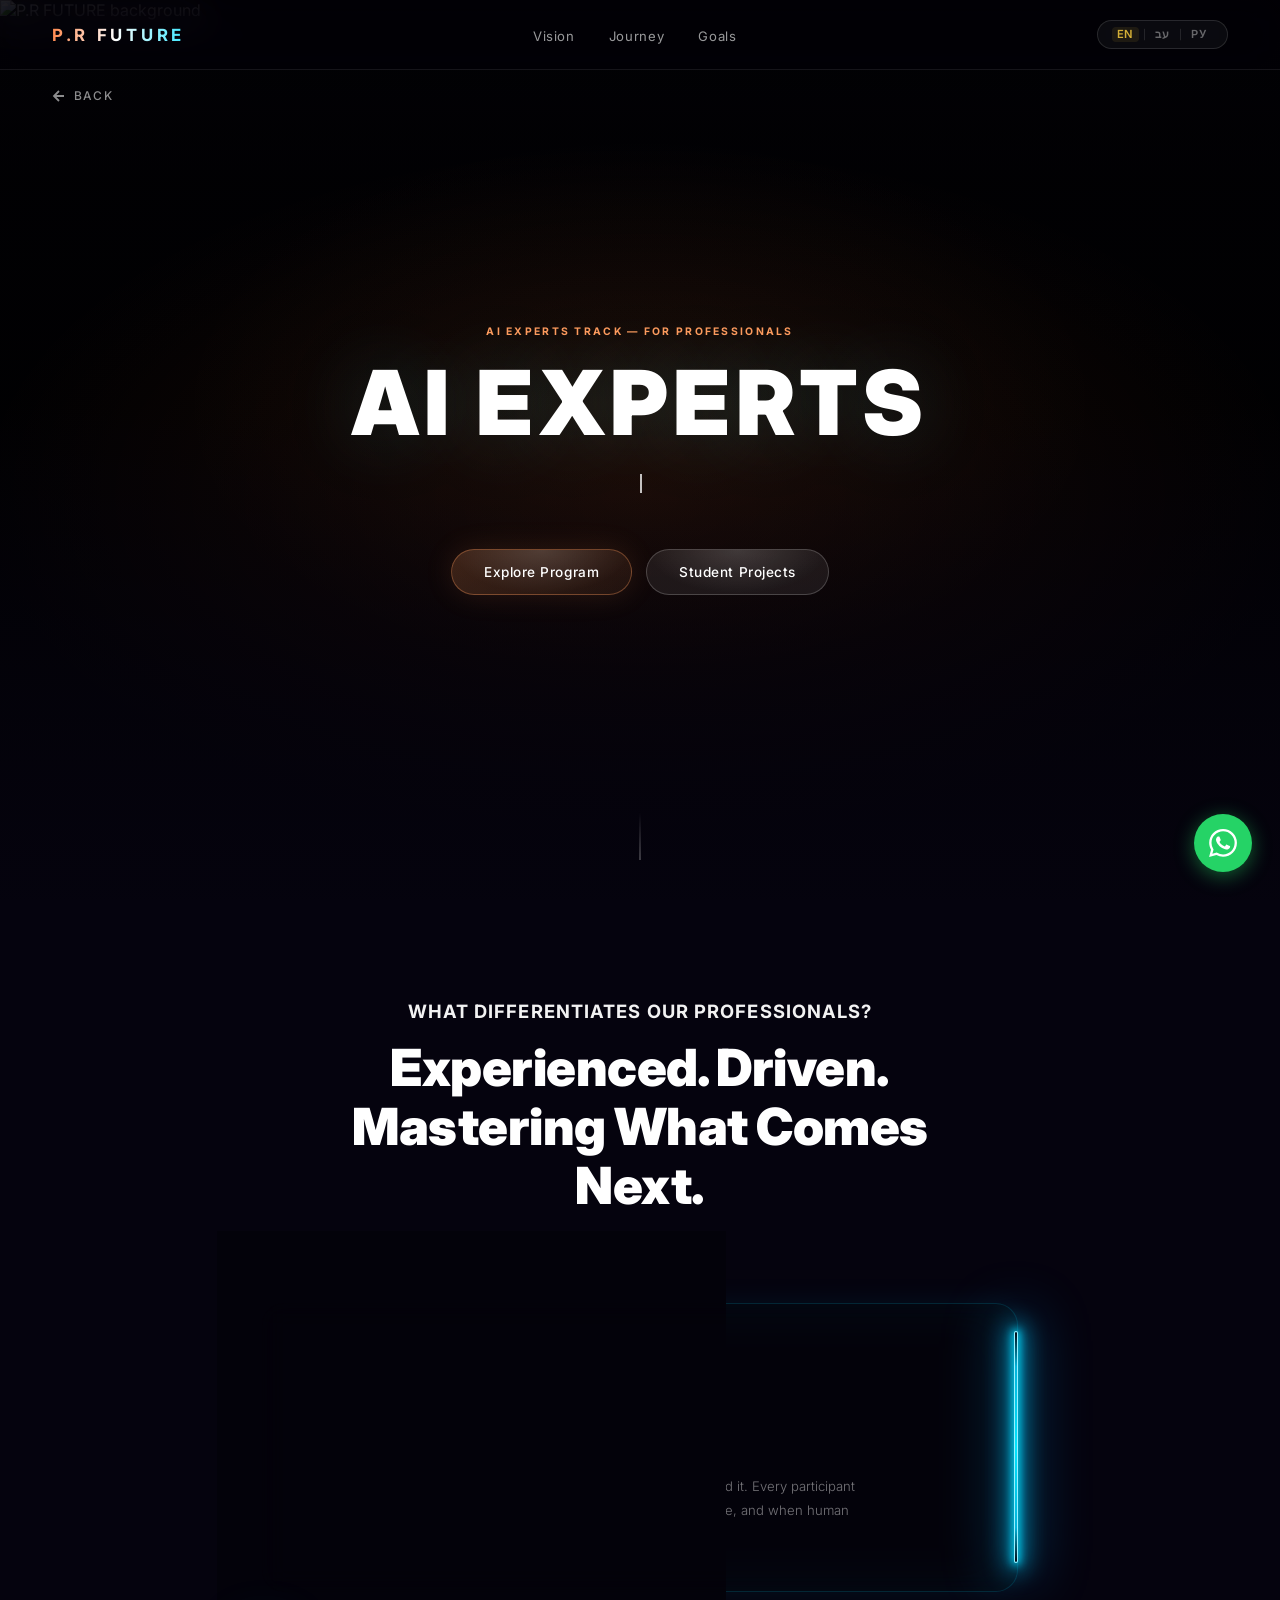
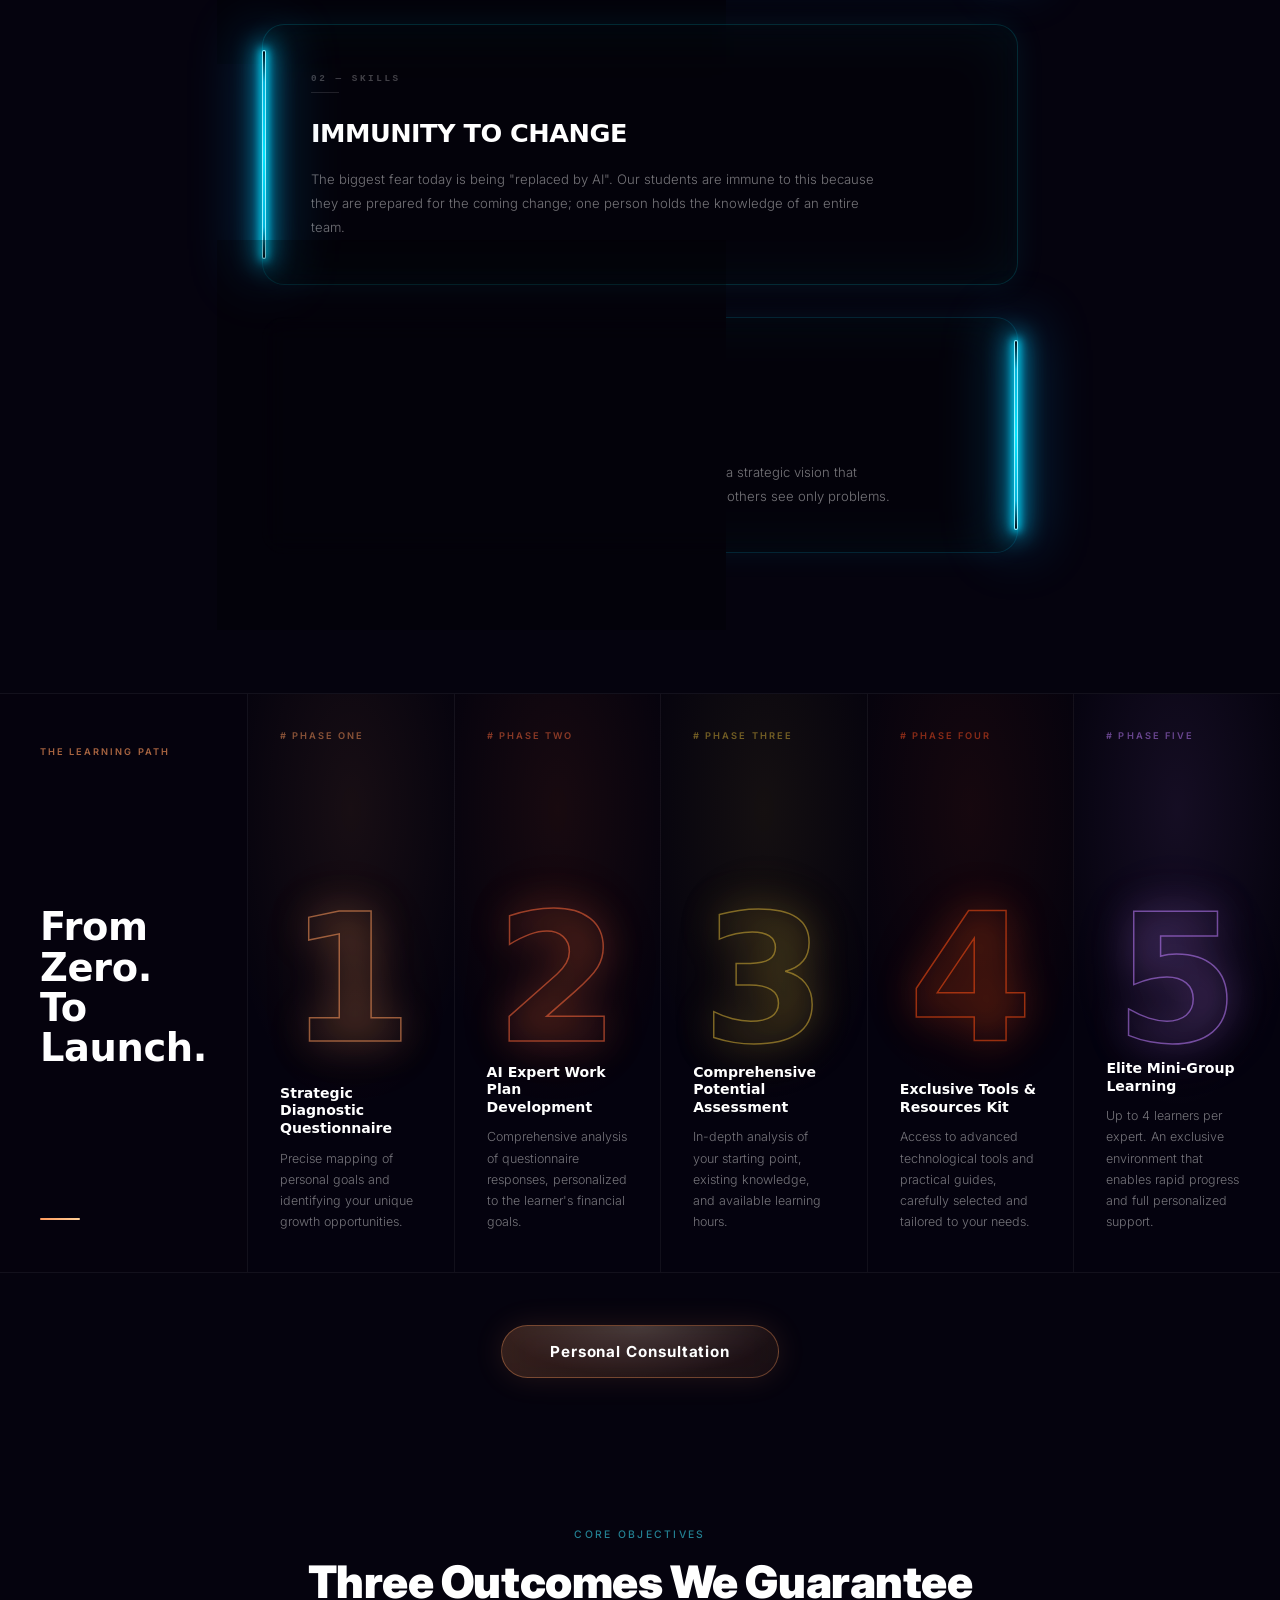
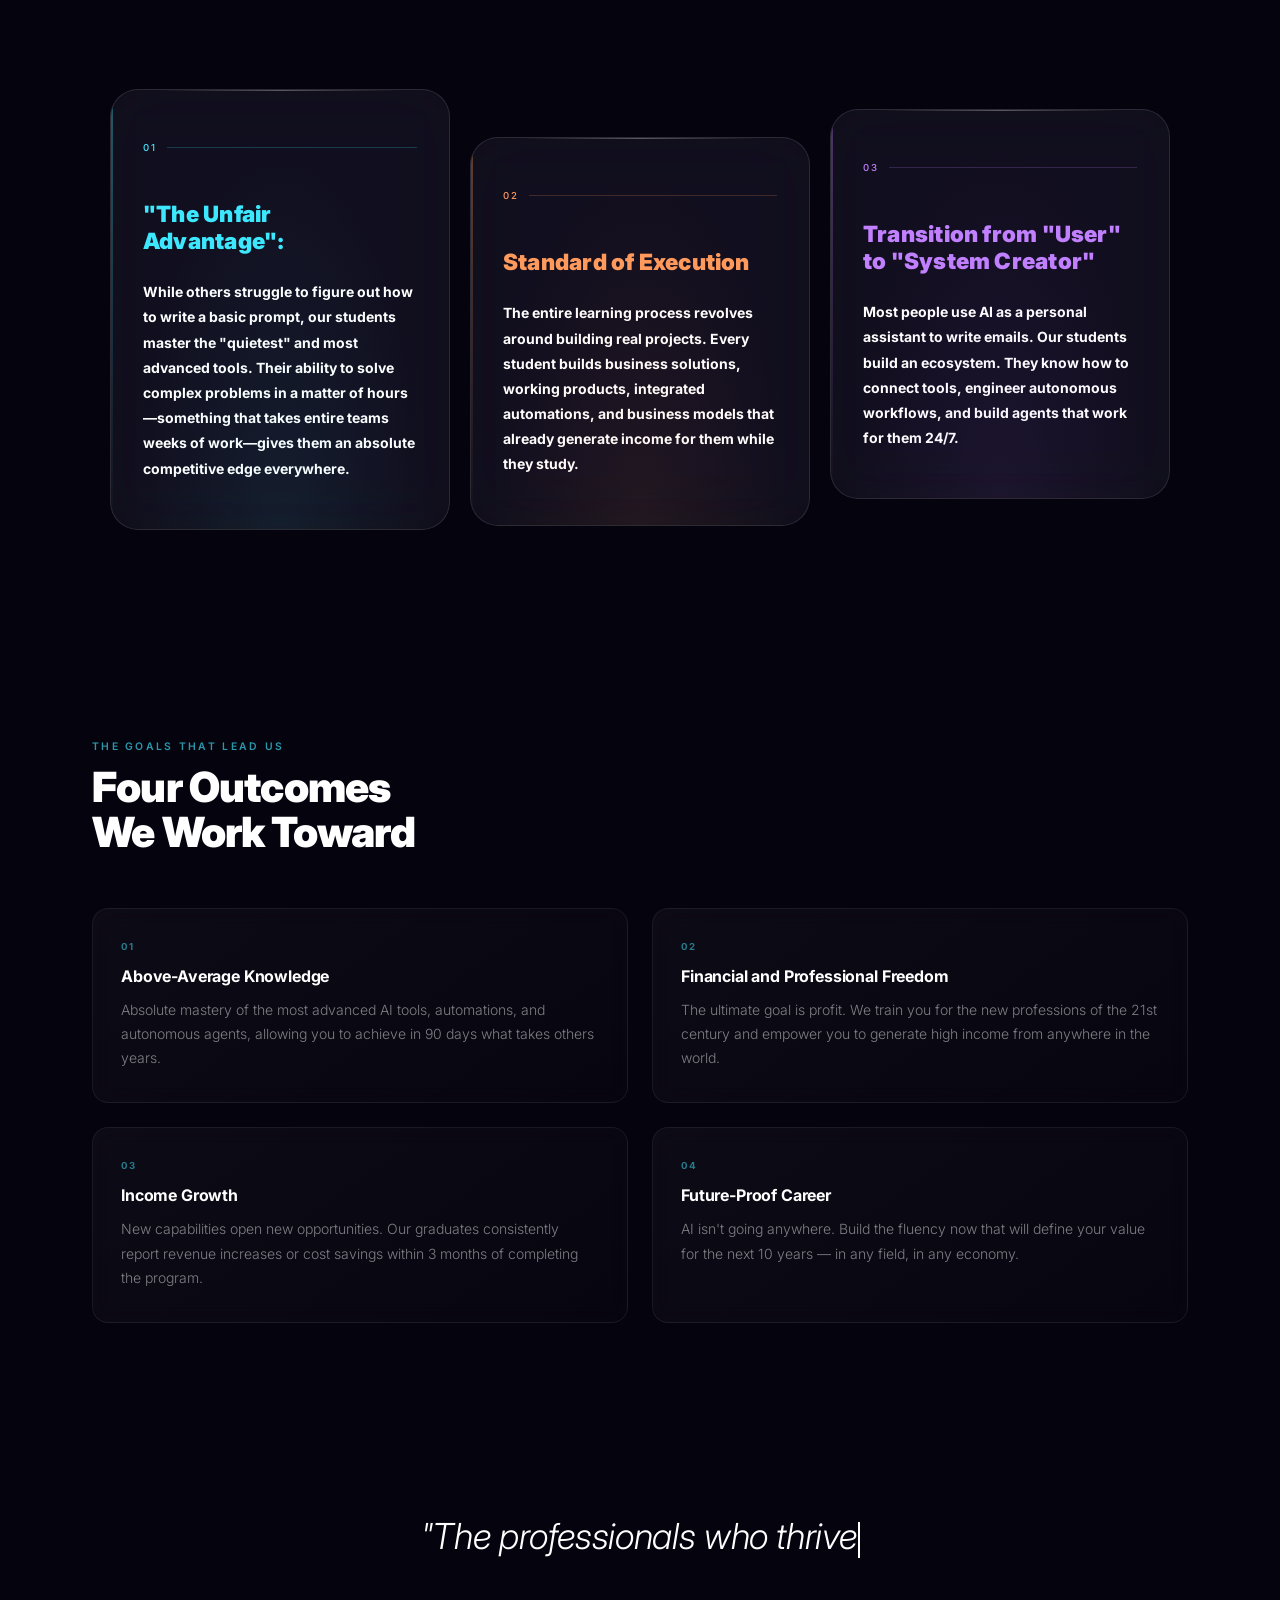
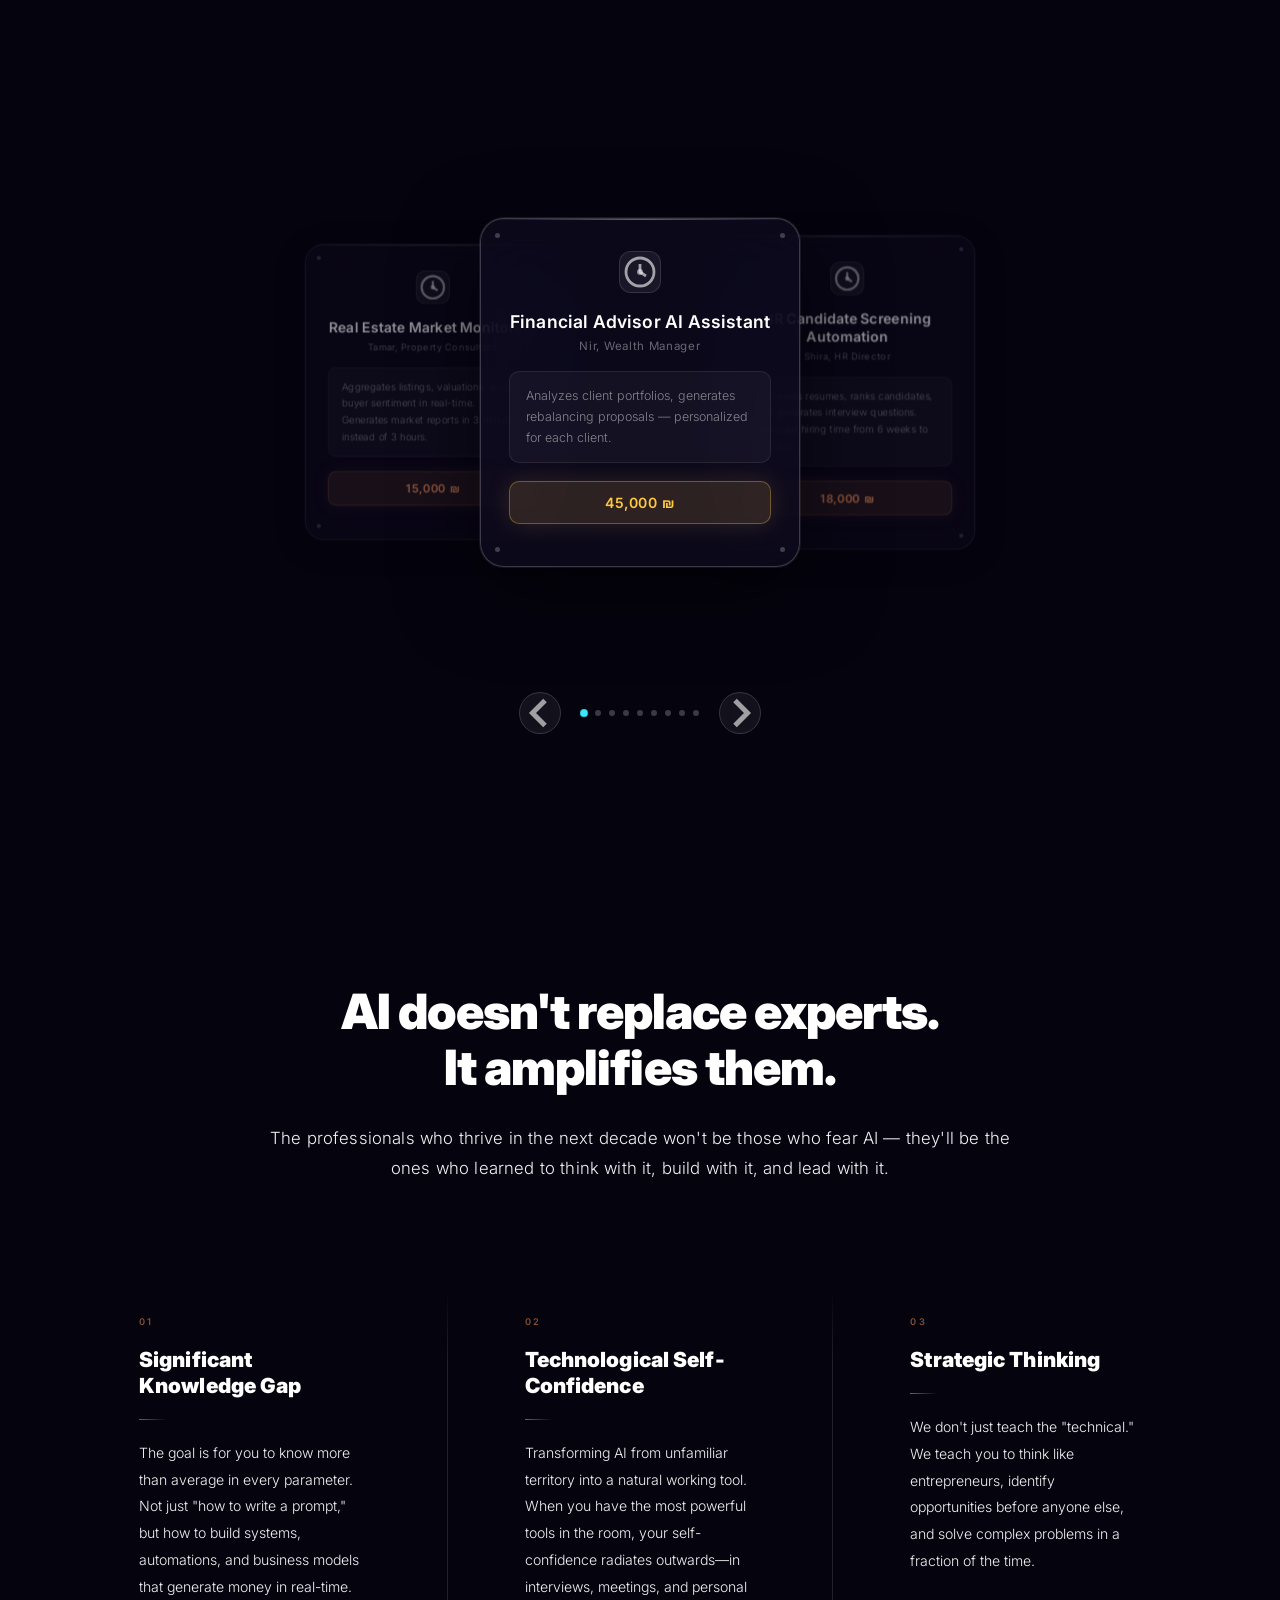
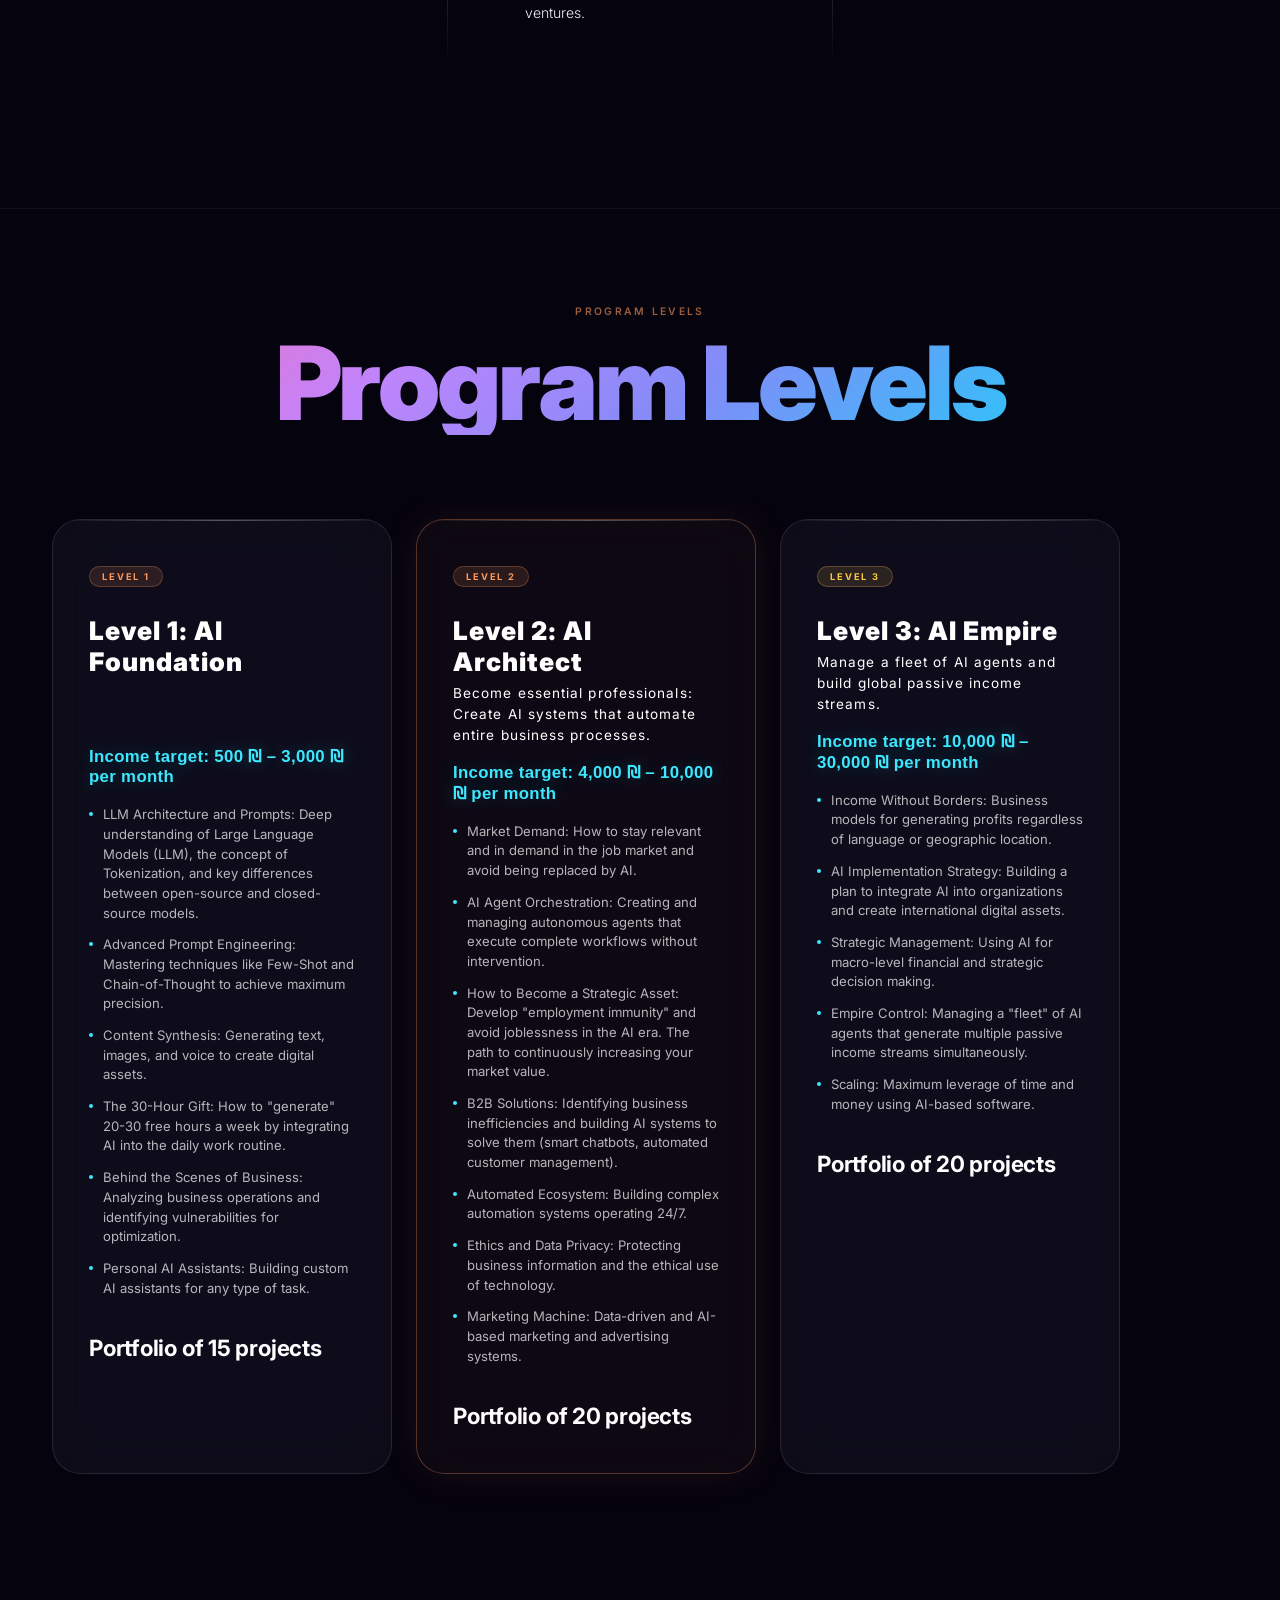
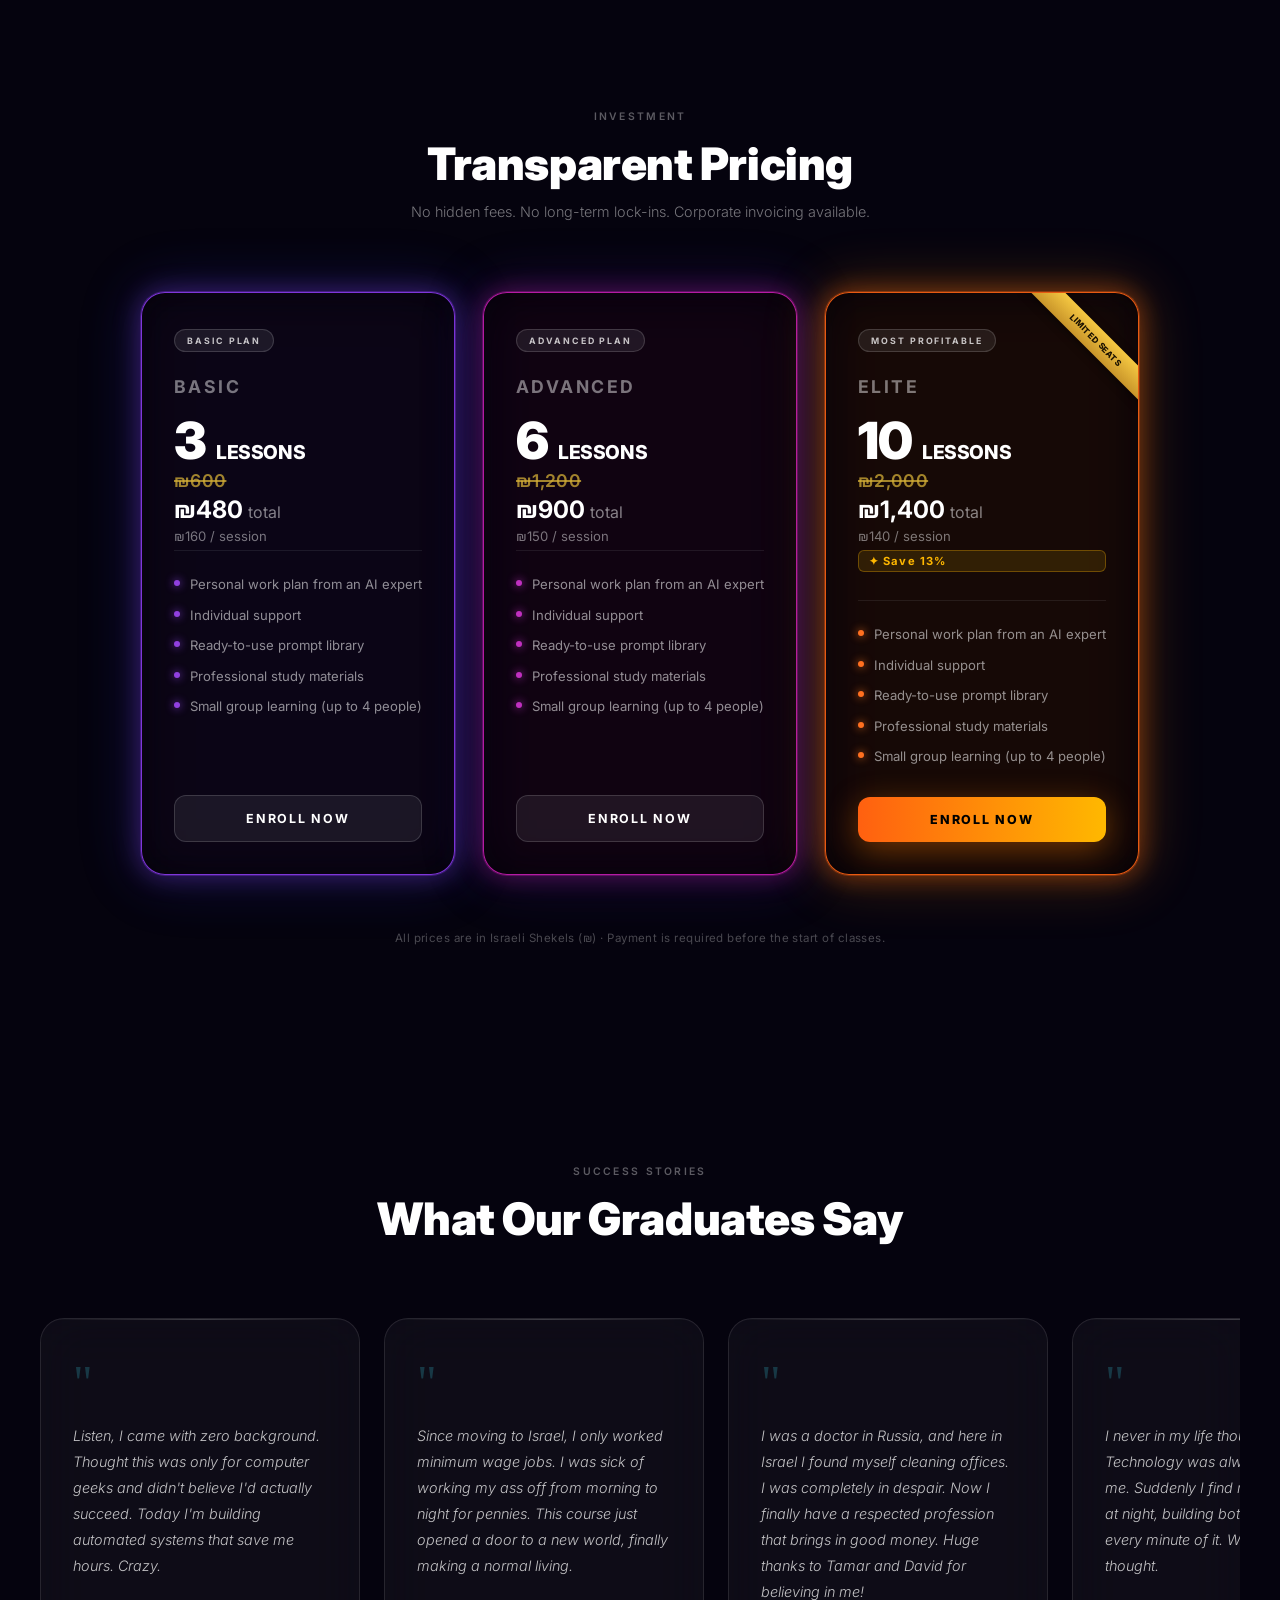
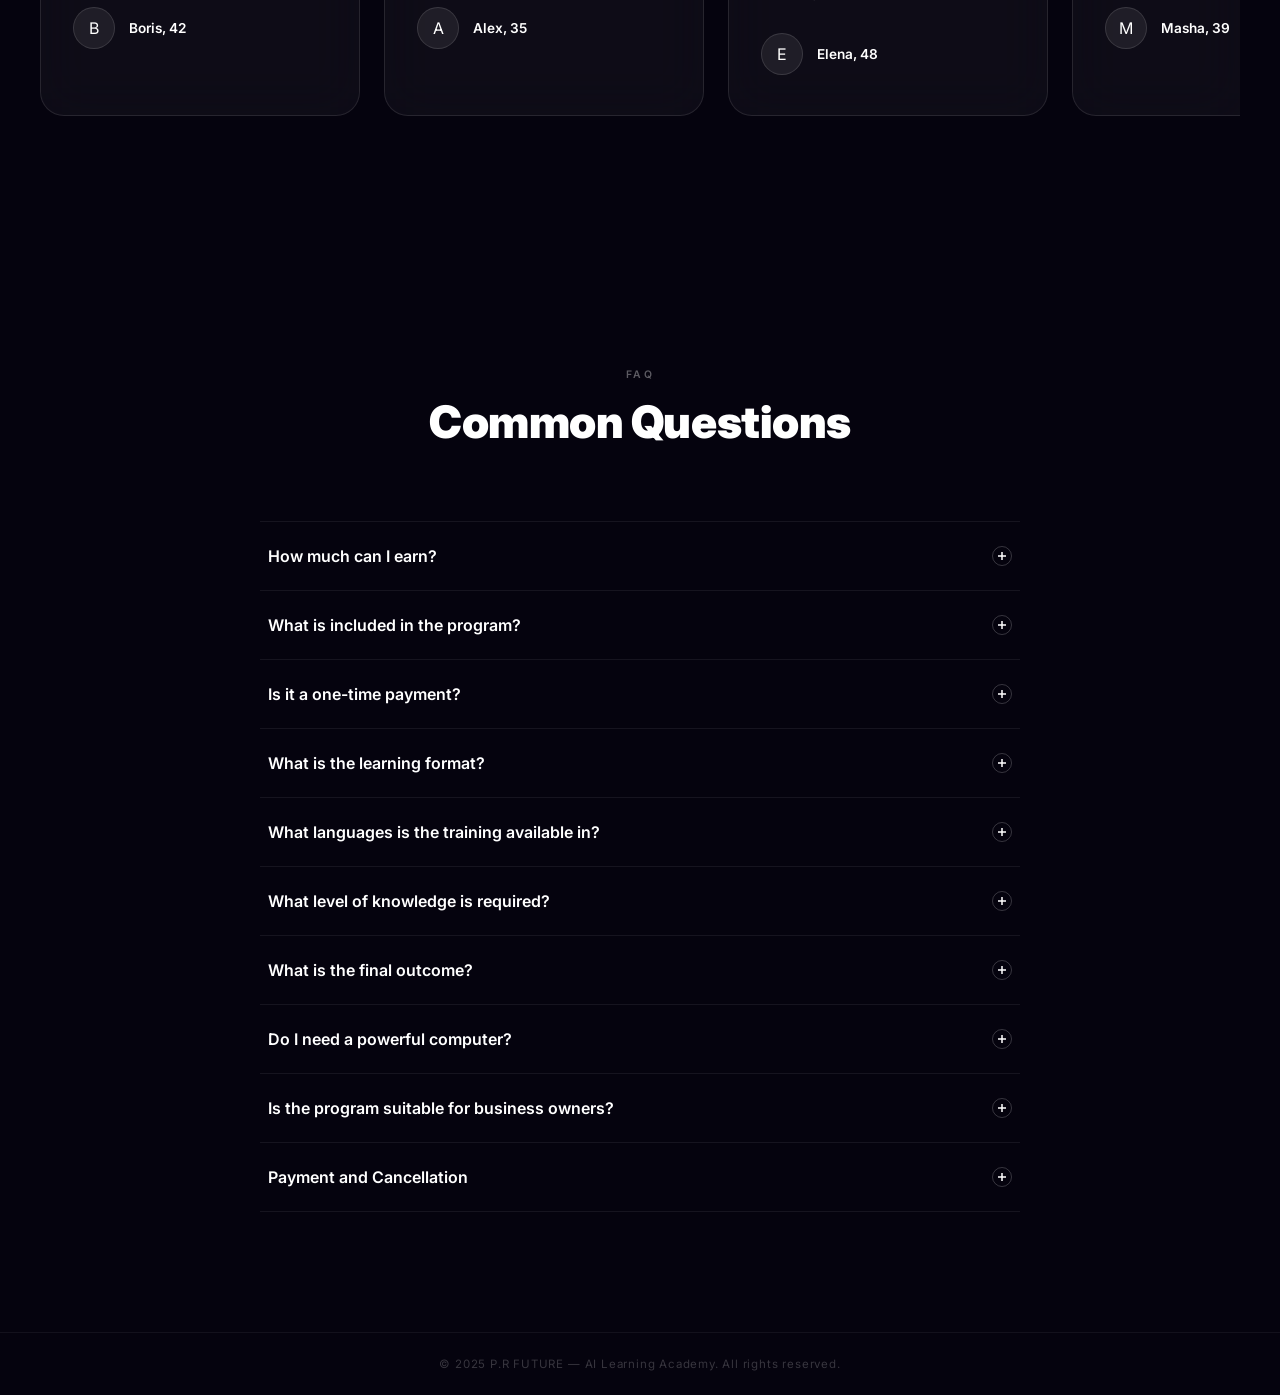
==== commit 82998c0c: "Remove Explore Project link from all project showcase cards globally" ====
--- a/adults.html
+++ b/adults.html
@@ -1106,7 +1106,6 @@
   'proj7.title': 'Legal Contract Analysis System',        'proj7.creator': 'Michal, Corporate Lawyer',     'proj7.desc': 'Reviews contracts in seconds, identifies non-standard clauses, and generates summaries. Replaced 4 hours of lawyer work per document.',
   'proj8.title': 'AI for CEO Communications',             'proj8.creator': 'Oren, CEO',                    'proj8.desc': "Trained on the executive's communication style to draft board updates, investor letters, and LinkedIn content — in his voice.",
   'proj9.title': 'Real Estate Market Monitoring',         'proj9.creator': 'Tamar, Property Consultant',   'proj9.desc': 'Aggregates listings, valuations, and buyer sentiment in real-time. Generates market reports in 3 minutes instead of 3 hours.',
-  'card.explore': 'Explore Project',
 };
 const stage = document.getElementById('ae-proj-carousel');
 const dotsEl = document.getElementById('ae-carousel-dots');
@@ -1121,7 +1120,6 @@
     <div class="card-creator">${_projEN[p.creatorKey]}</div>
     <div class="card-desc-panel"><p>${_projEN[p.descKey]}</p></div>
     <div class="card-valuation-btn ${p.tier}">${p.value}</div>
-    <a class="card-explore" href="#">${_projEN['card.explore']} &nbsp;→</a>
   `;
   stage.appendChild(el); return el;
 });
@@ -1155,11 +1153,9 @@
     const t = el.querySelector('.card-proj-title');
     const c = el.querySelector('.card-creator');
     const d = el.querySelector('.card-desc-panel p');
-    const e = el.querySelector('.card-explore');
     if (t && dict[p.titleKey])    t.textContent = dict[p.titleKey];
     if (c && dict[p.creatorKey])  c.textContent = dict[p.creatorKey];
     if (d && dict[p.descKey])     d.textContent = dict[p.descKey];
-    if (e && dict['card.explore']) e.innerHTML  = dict['card.explore'] + ' &nbsp;→';
   });
 };
 
@@ -1309,7 +1305,6 @@
       'proj7.title':'Legal Contract Analysis System','proj7.creator':'Michal, Corporate Lawyer','proj7.desc':'Reviews contracts in seconds, identifies non-standard clauses, and generates summaries. Replaced 4 hours of lawyer work per document.',
       'proj8.title':'AI for CEO Communications','proj8.creator':'Oren, CEO','proj8.desc':"Trained on the executive's communication style to draft board updates, investor letters, and LinkedIn content — in his voice.",
       'proj9.title':'Real Estate Market Monitoring','proj9.creator':'Tamar, Property Consultant','proj9.desc':'Aggregates listings, valuations, and buyer sentiment in real-time. Generates market reports in 3 minutes instead of 3 hours.',
-      'card.explore':'Explore Project',
       'footer':'© 2025 P.R FUTURE — AI Learning Academy. All rights reserved.'
     },
     he: {
@@ -1430,7 +1425,6 @@
       'proj7.title':'מערכת לניתוח חוזים משפטיים','proj7.creator':'מיכל, עורכת דין תאגידית','proj7.desc':'בודקת חוזים בשניות, מזהה סעיפים חריגים ומייצרת סיכומים. החליפה 4 שעות של עבודת עורך דין למסמך בודד.',
       'proj8.title':'AI לתקשורת מנכ"ל','proj8.creator':'אורן, מנכ"ל','proj8.desc':'אומן על סגנון התקשורת של המנכ"ל לכתיבת עדכונים לדירקטוריון, מכתבים למשקיעים ותוכן ללינקדאין — בקול שלו.',
       'proj9.title':'ניטור שוק הנדל"ן','proj9.creator':'תמר, יועצת נדל"ן','proj9.desc':'מרכז נכסים, הערכות שווי ומגמות קונים בזמן אמת. מייצר דוחות שוק ב-3 דקות במקום ב-3 שעות.',
-      'card.explore':'צפו בפרויקט',
       'footer':'© 2025 P.R FUTURE — אקדמיה ללמידת AI. כל הזכויות שמורות.'
     },
     ru: {
@@ -1551,7 +1545,6 @@
       'proj7.title':'Система анализа юридических контрактов','proj7.creator':'Michal, Corporate Lawyer','proj7.desc':'Проверяет контракты за секунды, выявляет нестандартные пункты и генерирует сводки. Заменила 4 часа работы юриста на один документ.',
       'proj8.title':'ИИ для коммуникаций CEO','proj8.creator':'Oren, CEO','proj8.desc':'Обучен стилю общения топ-менеджера для составления обновлений совету директоров, писем инвесторам и контента LinkedIn — в его голосе.',
       'proj9.title':'Мониторинг рынка недвижимости','proj9.creator':'Tamar, Property Consultant','proj9.desc':'Агрегирует листинги, оценки и настроения покупателей в реальном времени. Генерирует рыночные отчеты за 3 минуты вместо 3 часов.',
-      'card.explore':'Изучить проект',
       'footer':'© 2025 P.R FUTURE — Академия обучения ИИ. Все права защищены.'
     }
   };
--- a/shared.css
+++ b/shared.css
@@ -3,12 +3,13 @@
 
 /* ── RESET ── */
 *, *::before, *::after { margin: 0; padding: 0; box-sizing: border-box; }
-html { scroll-behavior: smooth; }
+html { scroll-behavior: smooth; overflow-x: hidden; }
 body {
   font-family: 'Inter', sans-serif;
   color: #fff;
   background: #05030e;
   overflow-x: hidden;
+  max-width: 100vw;
 }
 
 /* ── FIXED BACKGROUND ── */
@@ -243,7 +244,7 @@
 /* ─────────────────────────────────────────────────────
    PROJECT SHOWCASE / CAROUSEL
 ───────────────────────────────────────────────────── */
-.showcase-section { padding: 110px 24px 130px; display: flex; flex-direction: column; align-items: center; }
+.showcase-section { padding: 110px 24px 130px; display: flex; flex-direction: column; align-items: center; overflow: hidden; }
 .showcase-header { text-align: center; margin-bottom: 80px; max-width: 760px; }
 .showcase-quote { font-size: clamp(1.4rem,2.8vw,2.4rem); font-weight: 300; color: #fff; line-height: 1.3; letter-spacing: -0.01em; font-style: italic; }
 .carousel-stage { position: relative; width: 100%; max-width: 900px; height: 520px; display: flex; align-items: center; justify-content: center; perspective: 1200px; }
@@ -270,8 +271,6 @@
 .val-mid   { background: rgba(255,154,92,0.12);  color: #ff9a5c;  border: 1px solid rgba(255,154,92,0.28);  box-shadow: 0 0 20px rgba(255,154,92,0.1); }
 .val-low   { background: rgba(192,128,255,0.12); color: #c080ff;  border: 1px solid rgba(192,128,255,0.28); box-shadow: 0 0 20px rgba(192,128,255,0.1); }
 .val-elite { background: rgba(255,200,80,0.14);  color: #ffc840;  border: 1px solid rgba(255,200,80,0.32);  box-shadow: 0 0 24px rgba(255,200,80,0.15); }
-.card-explore { font-size: 0.7rem; color: rgba(255,255,255,0.35); letter-spacing: 0.08em; text-decoration: none; transition: color 0.2s; }
-.proj-card[data-pos="active"] .card-explore:hover { color: rgba(255,255,255,0.7); }
 .carousel-controls { display: flex; align-items: center; gap: 20px; margin-top: 40px; }
 .carousel-btn { width: 42px; height: 42px; border-radius: 50%; border: 1px solid rgba(255,255,255,0.15); background: rgba(255,255,255,0.06); backdrop-filter: blur(12px); color: rgba(255,255,255,0.6); cursor: pointer; display: flex; align-items: center; justify-content: center; transition: border-color 0.22s, background 0.22s, color 0.22s; }
 .carousel-btn:hover { border-color: rgba(255,255,255,0.35); background: rgba(255,255,255,0.1); color: #fff; }
@@ -299,7 +298,7 @@
 /* ─────────────────────────────────────────────────────
    PROGRAM LEVELS — CARDS SLIDER
 ───────────────────────────────────────────────────── */
-.program-levels-section { position: relative; z-index: 10; padding: 96px 0; border-top: 1px solid rgba(255,255,255,0.05); }
+.program-levels-section { position: relative; z-index: 10; padding: 96px 0; border-top: 1px solid rgba(255,255,255,0.05); overflow-x: hidden; }
 .levels-header { text-align: center; margin-bottom: 64px; padding: 0 24px; }
 .levels-eyebrow { font-size: 0.65rem; font-weight: 600; letter-spacing: 0.22em; text-transform: uppercase; color: #3de8ff; opacity: 0.6; margin-bottom: 14px; }
 .levels-title {
@@ -610,3 +609,6 @@
   box-shadow: 0 6px 28px rgba(37,211,102,0.6), 0 3px 12px rgba(0,0,0,0.3);
 }
 #wa-float svg { display: block; }
+@media (max-width: 600px) {
+  #wa-float { right: 16px; bottom: 16px; width: 52px; height: 52px; }
+}
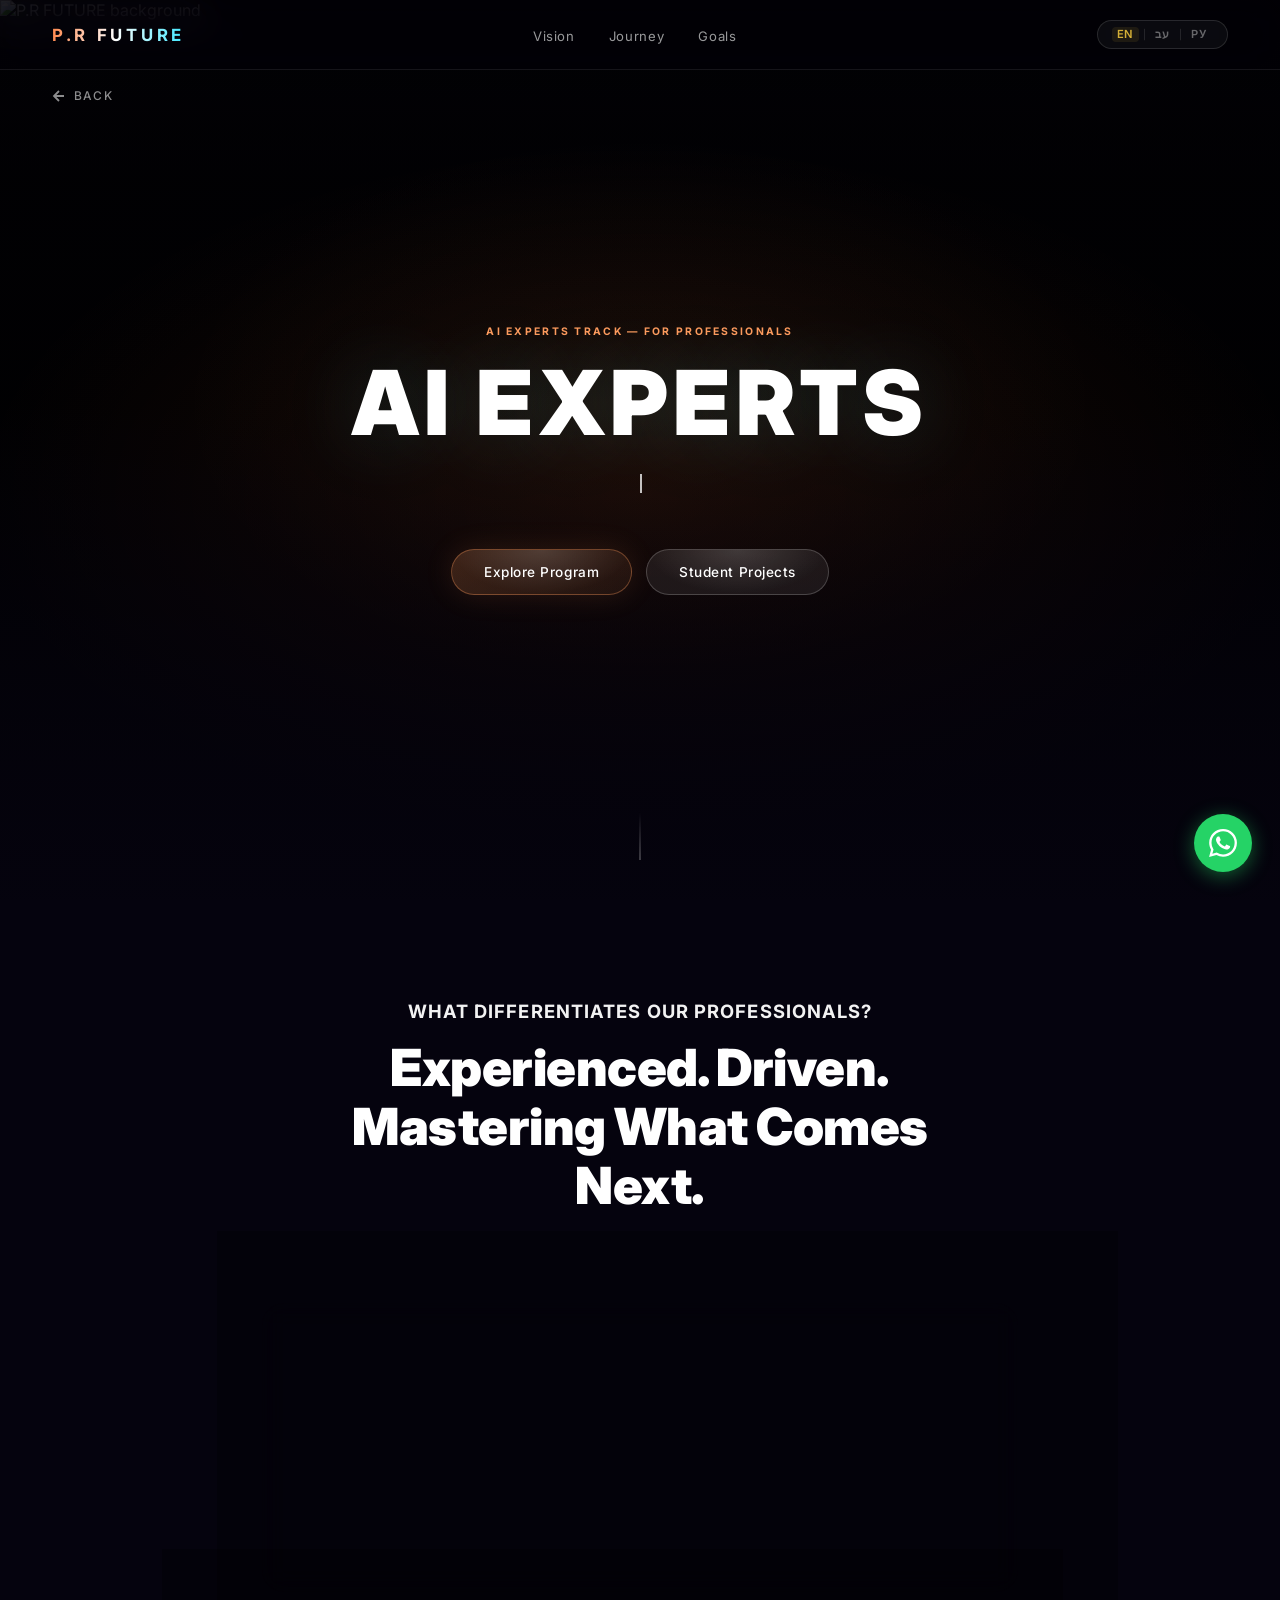
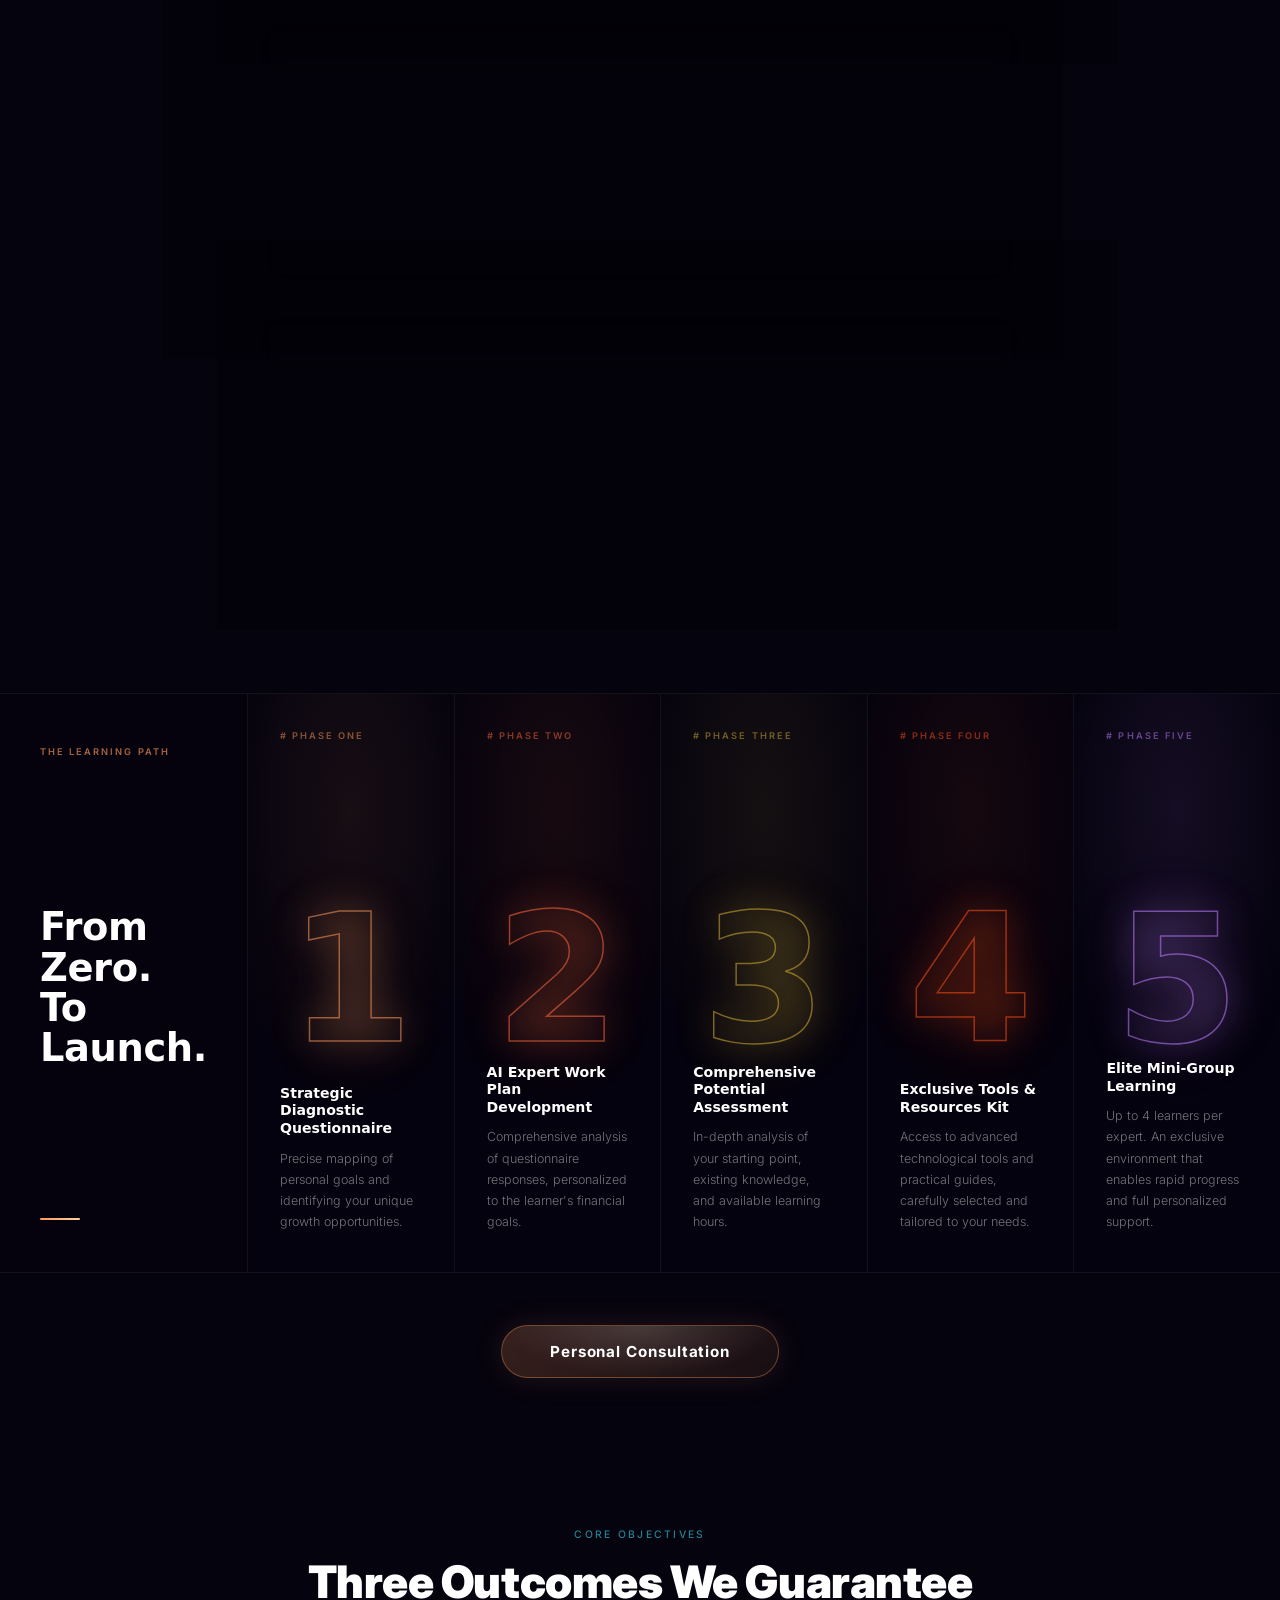
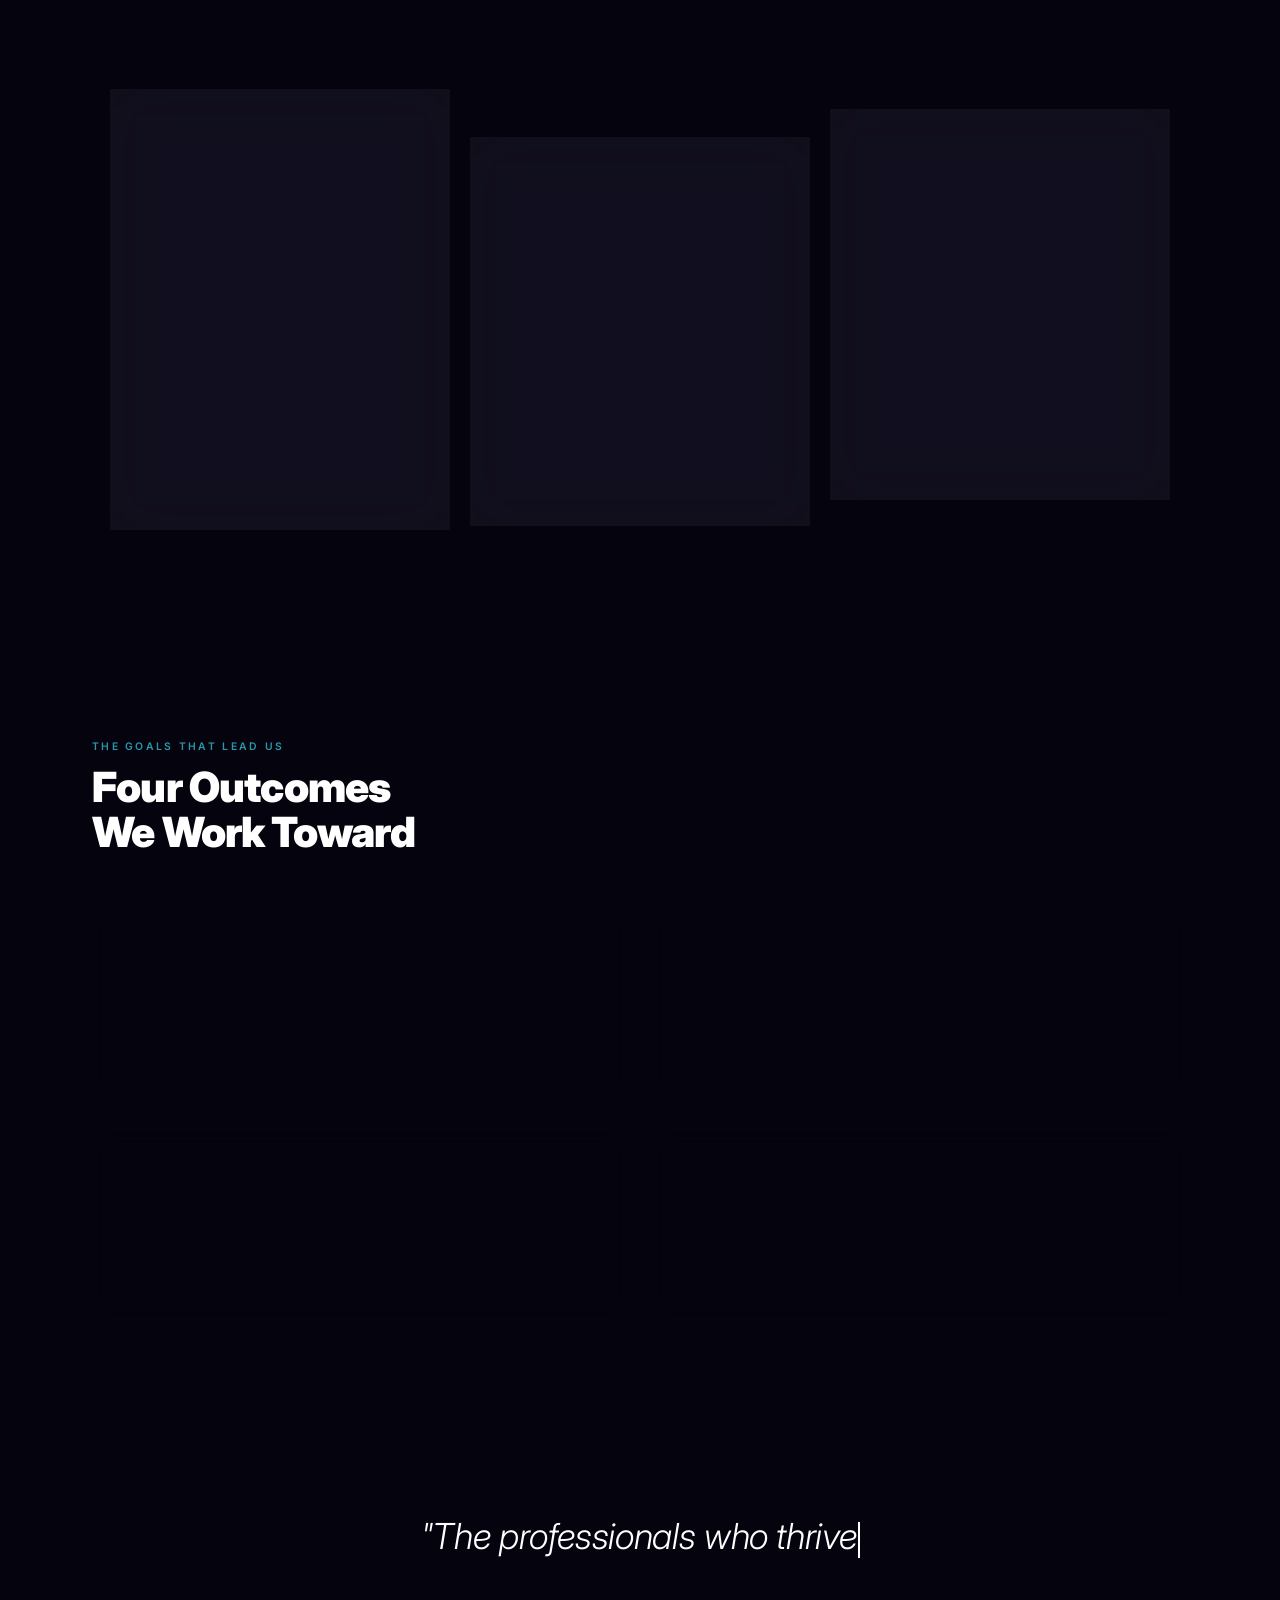
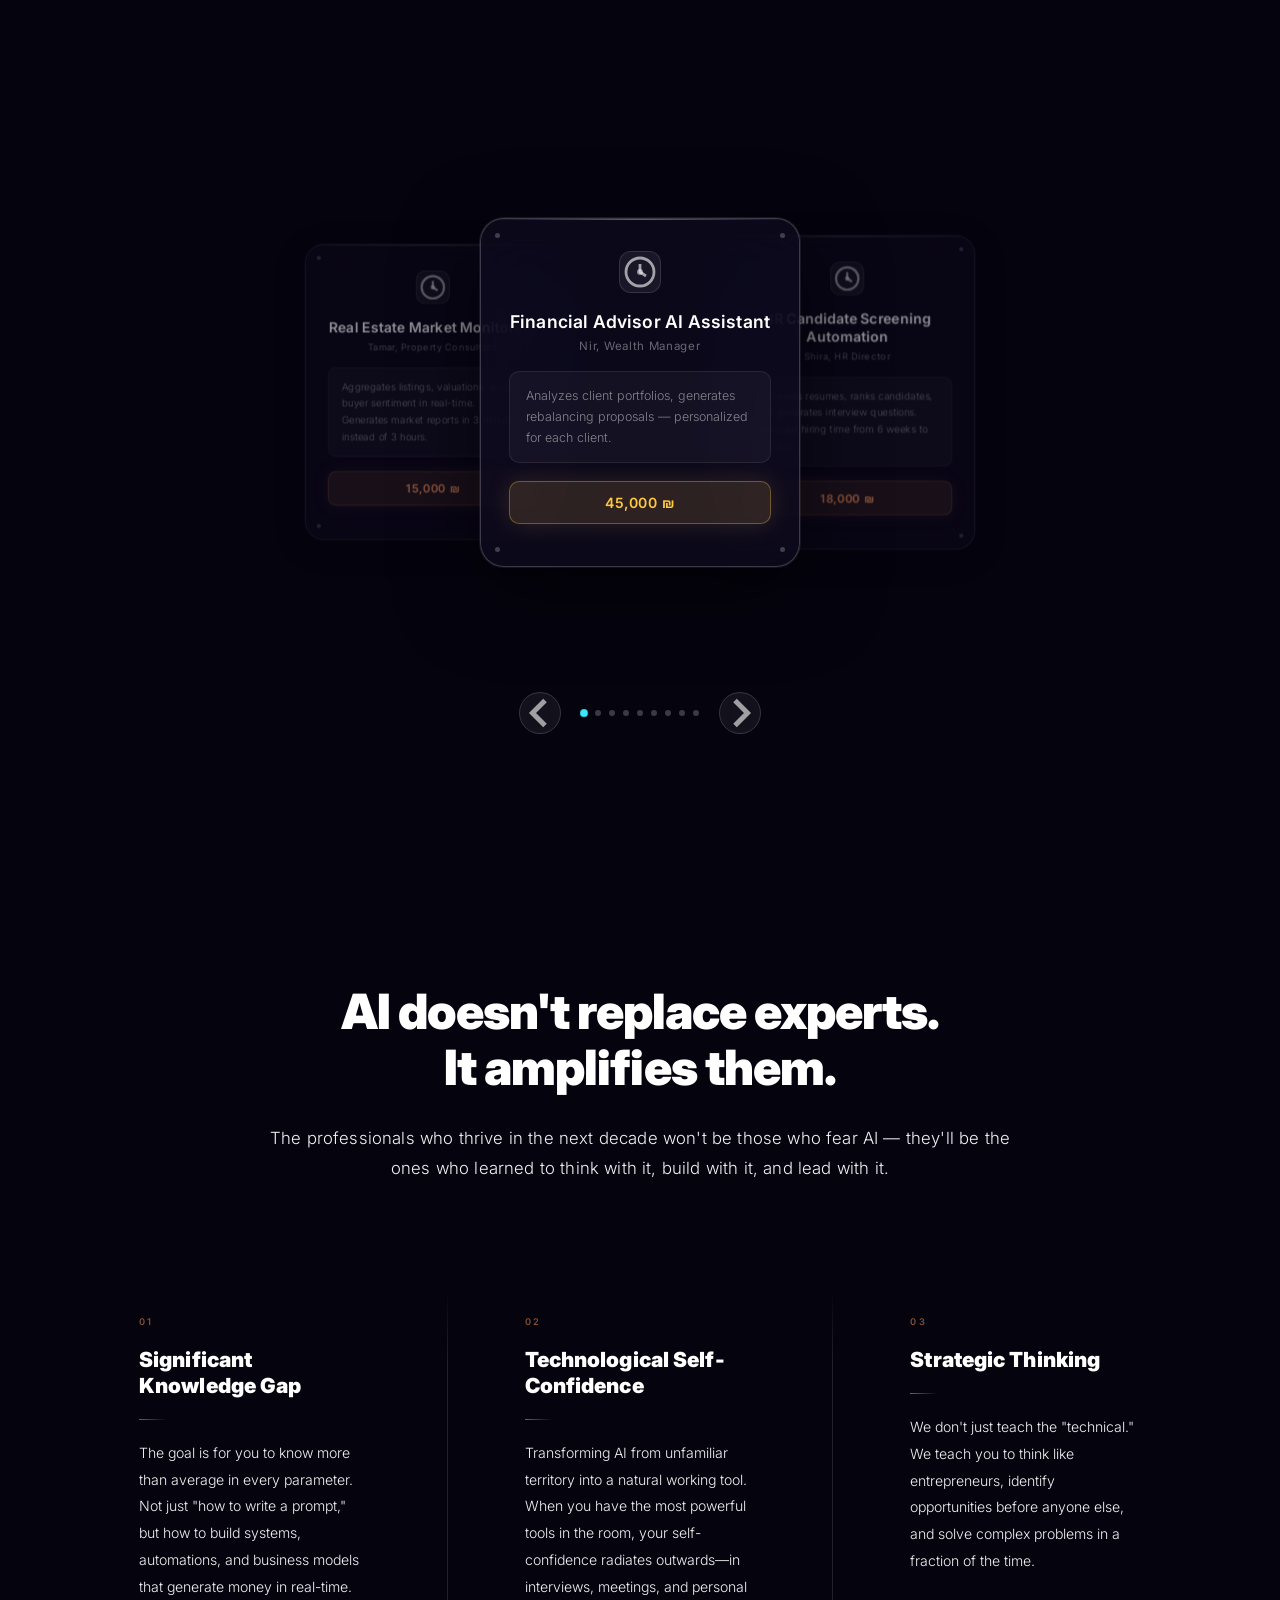
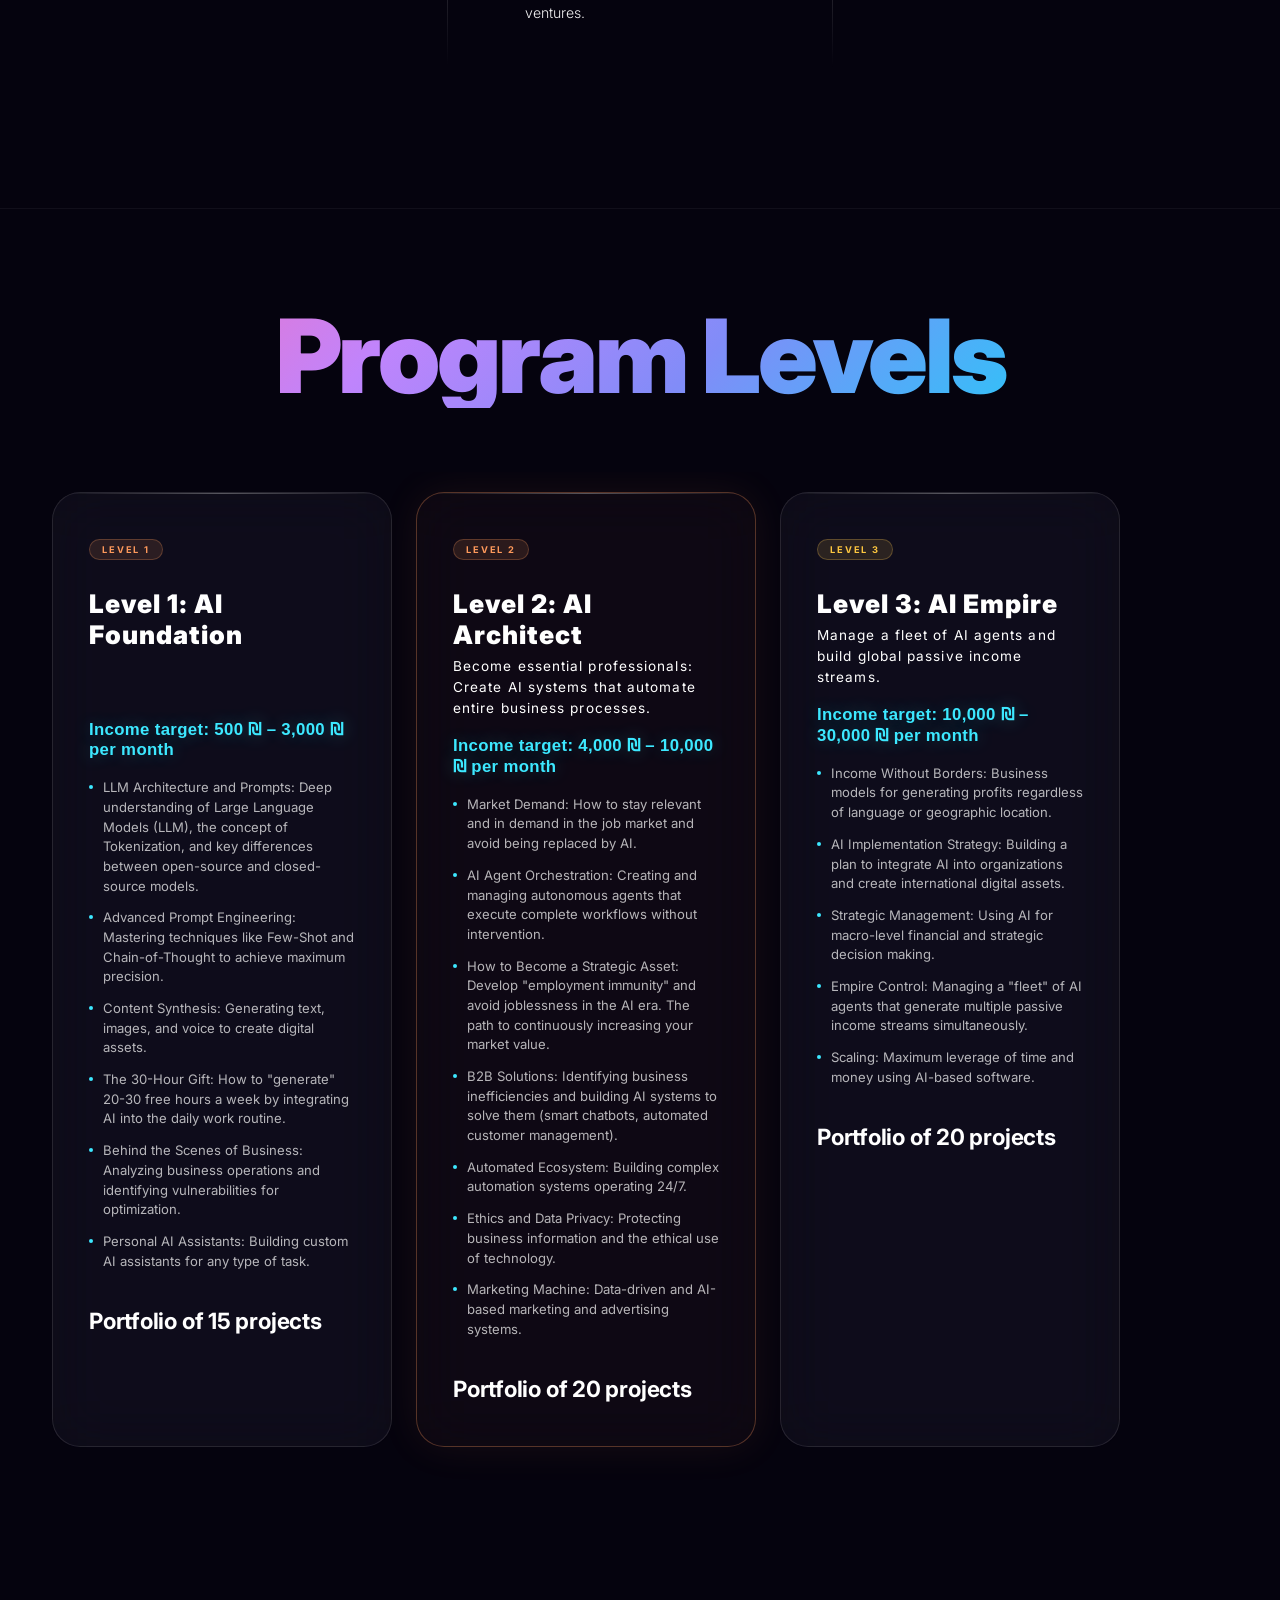
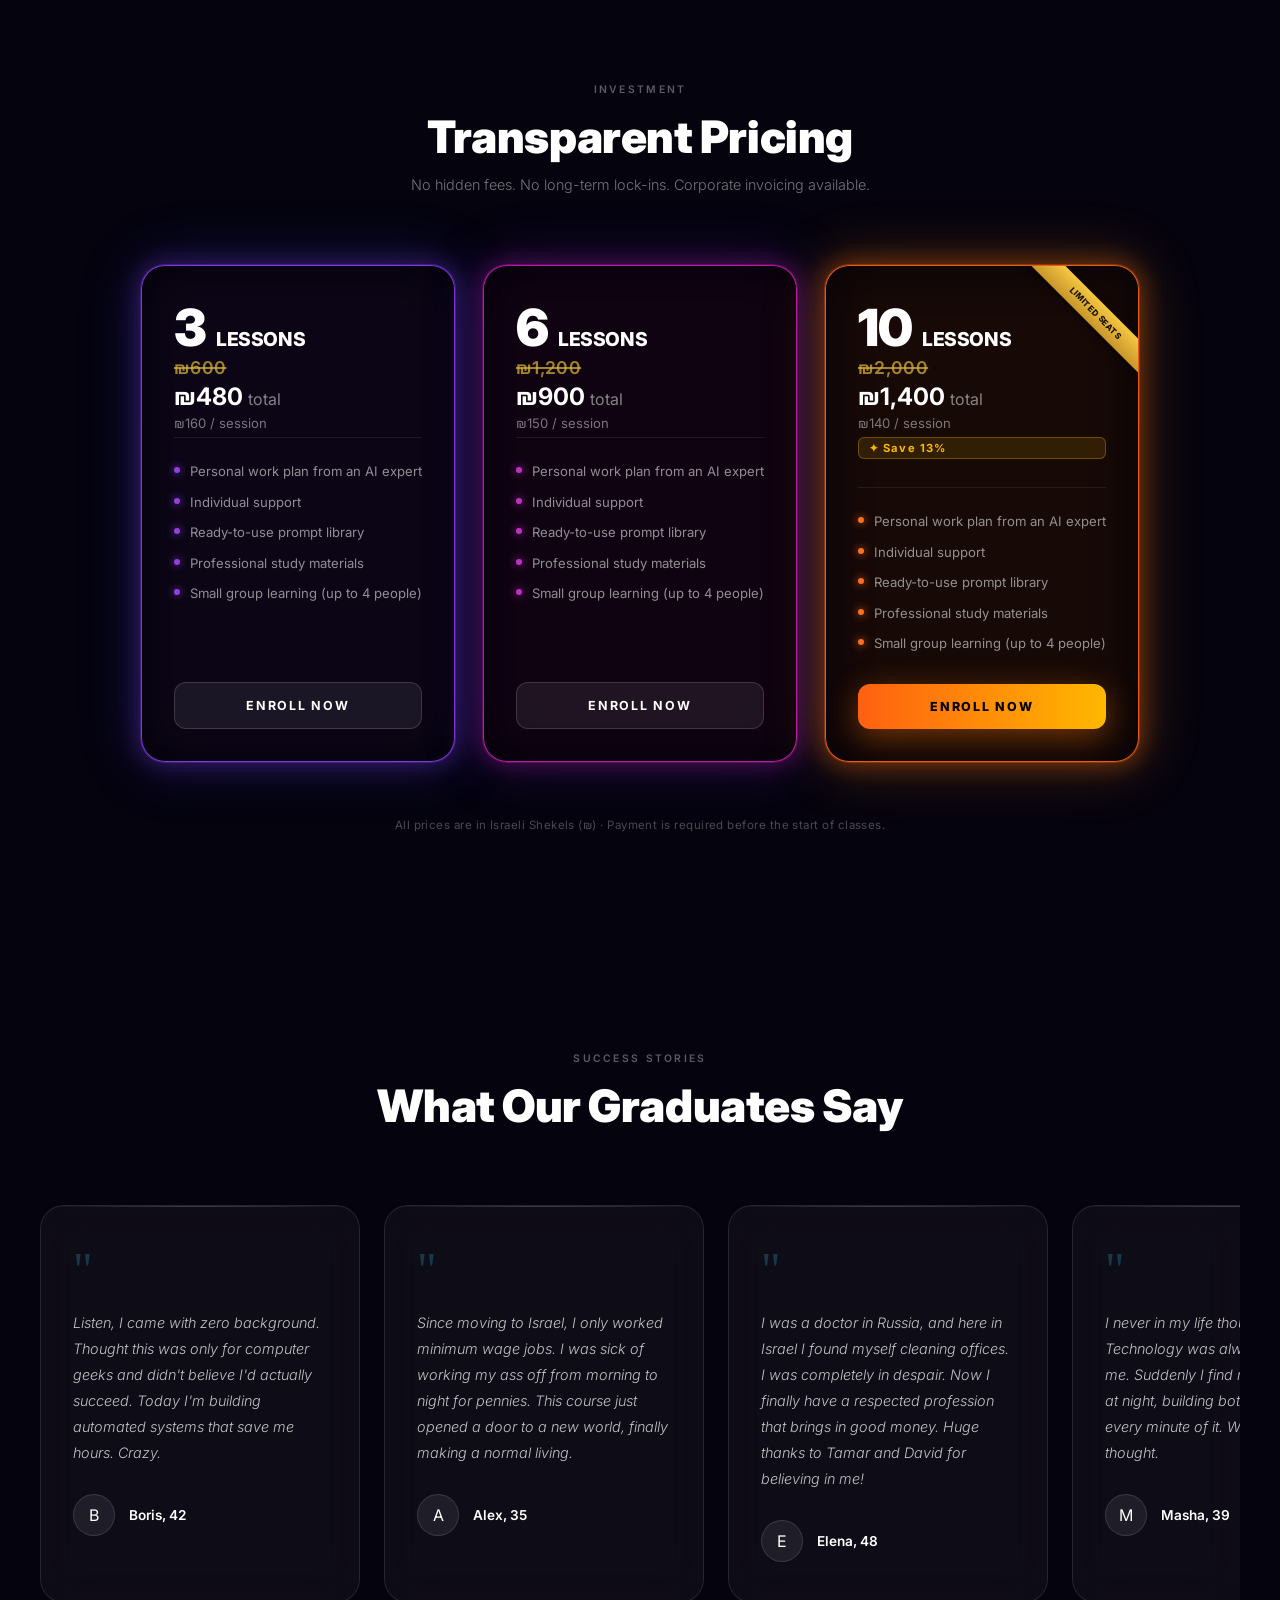
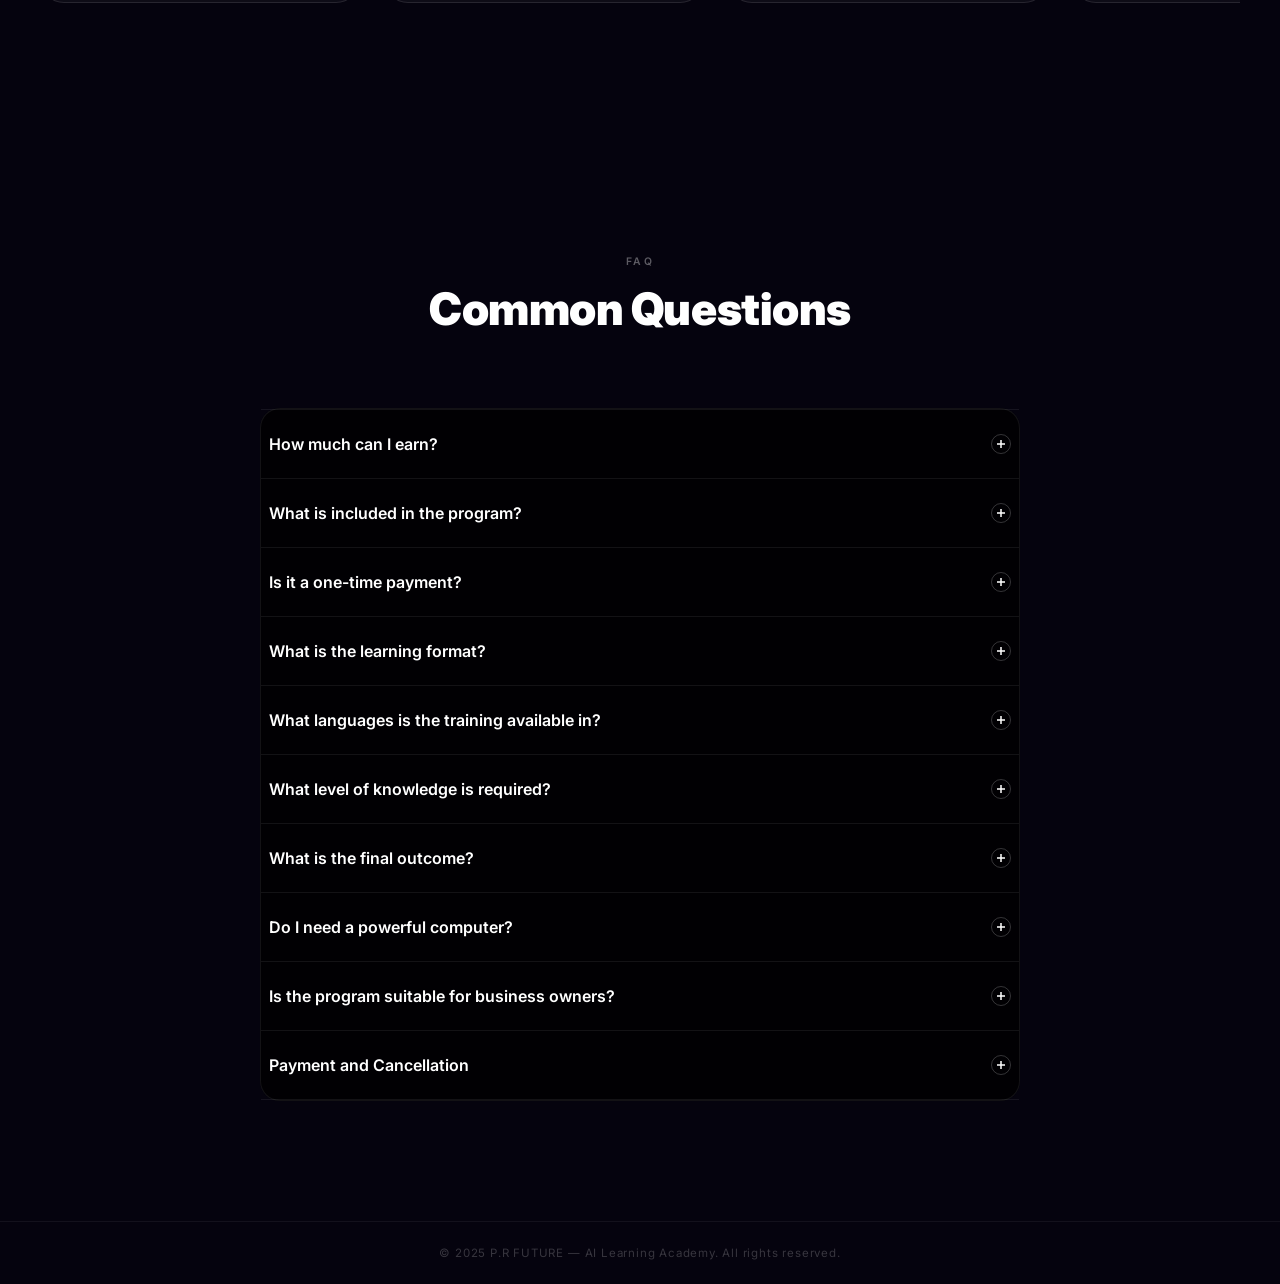
==== commit 281de694: "FAQ dark background, remove pricing tier labels, remove duplicate levels eyebrow" ====
--- a/adults.html
+++ b/adults.html
@@ -513,7 +513,6 @@
 <!-- ── Program Levels ──────────────────────────────── -->
 <section class="program-levels-section" id="syllabus">
   <div class="levels-header">
-    <div class="levels-eyebrow" data-i18n="levels.eyebrow">Program Levels</div>
     <h2 class="levels-title" data-i18n="levels.title">Program Levels</h2>
   </div>
   <div class="levels-track">
@@ -582,8 +581,6 @@
     <!-- Card 1: Basic -->
     <div class="pricing-card reveal" data-pricing-card="1">
       <div class="pc-inner">
-        <div class="pc-tag" data-i18n="pc1.tag">Basic Plan</div>
-        <div class="pc-name" data-i18n="pc1.name">Basic</div>
         <div class="pc-sessions"><span class="pc-num" data-i18n="pc1.num">3</span><span class="pc-lessons" data-i18n="pc.lessons">LESSONS</span></div>
         <del class="pc-original">₪600</del>
         <div class="pc-total" data-i18n-html="pc1.total">₪480 <span>total</span></div>
@@ -603,8 +600,6 @@
     <!-- Card 2: Advanced -->
     <div class="pricing-card reveal reveal-delay-1" data-pricing-card="2">
       <div class="pc-inner">
-        <div class="pc-tag" data-i18n="pc2.tag">Advanced Plan</div>
-        <div class="pc-name" data-i18n="pc2.name">Advanced</div>
         <div class="pc-sessions"><span class="pc-num" data-i18n="pc2.num">6</span><span class="pc-lessons" data-i18n="pc.lessons">LESSONS</span></div>
         <del class="pc-original">₪1,200</del>
         <div class="pc-total" data-i18n-html="pc2.total">₪900 <span>total</span></div>
@@ -625,8 +620,6 @@
     <div class="pricing-card reveal reveal-delay-2" data-pricing-card="3">
       <div class="pc-ribbon-clip"><div class="pc-ribbon" data-i18n="ribbon.seats">Limited Seats</div></div>
       <div class="pc-inner">
-        <div class="pc-tag" data-i18n="pc3.tag">Most Profitable</div>
-        <div class="pc-name" data-i18n="pc3.name">Elite</div>
         <div class="pc-sessions"><span class="pc-num" data-i18n="pc3.num">10</span><span class="pc-lessons" data-i18n="pc.lessons">LESSONS</span></div>
         <del class="pc-original">₪2,000</del>
         <div class="pc-total" data-i18n-html="pc3.total">₪1,400 <span>total</span></div>
--- a/shared.css
+++ b/shared.css
@@ -397,7 +397,7 @@
 .faq-header { text-align: center; margin-bottom: 72px; }
 .faq-eyebrow { font-size: 0.65rem; font-weight: 600; letter-spacing: 0.22em; text-transform: uppercase; color: rgba(255,255,255,0.35); margin-bottom: 14px; }
 .faq-title { font-size: clamp(1.8rem,3.5vw,3rem); font-weight: 900; color: #fff; letter-spacing: -0.01em; font-family: 'Calibri', 'Inter', system-ui, sans-serif; }
-.faq-list { max-width: 760px; width: 100%; display: flex; flex-direction: column; gap: 0; }
+.faq-list { max-width: 760px; width: 100%; display: flex; flex-direction: column; gap: 0; background: rgba(0,0,0,0.74); backdrop-filter: blur(14px); -webkit-backdrop-filter: blur(14px); border-radius: 20px; border: 1px solid rgba(255,255,255,0.07); }
 .faq-item { border-bottom: 1px solid rgba(255,255,255,0.07); }
 .faq-item:first-child { border-top: 1px solid rgba(255,255,255,0.07); }
 .faq-q { width: 100%; display: flex; align-items: center; justify-content: space-between; gap: 20px; padding: 24px 8px; background: none; border: none; color: #fff; font-size: 1rem; font-weight: 600; text-align: left; cursor: pointer; font-family: 'Inter', sans-serif; transition: color 0.22s; }
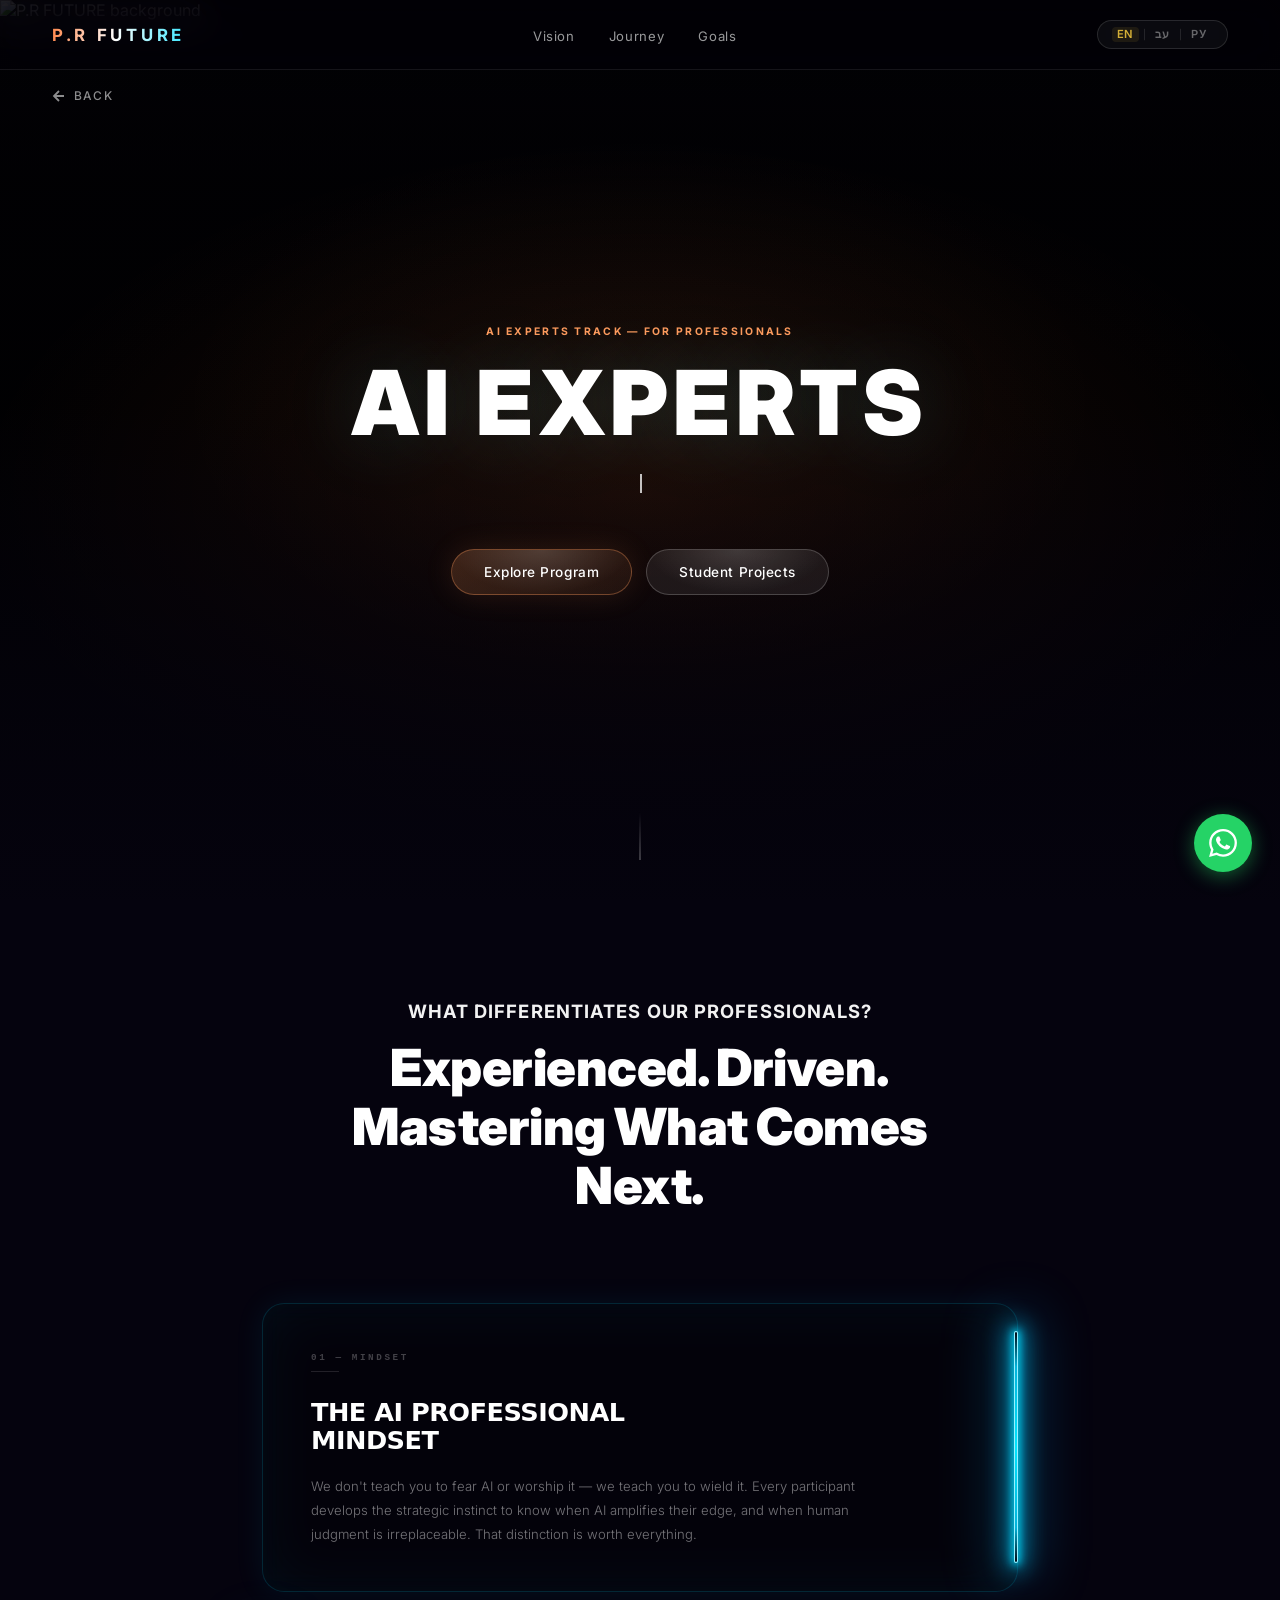
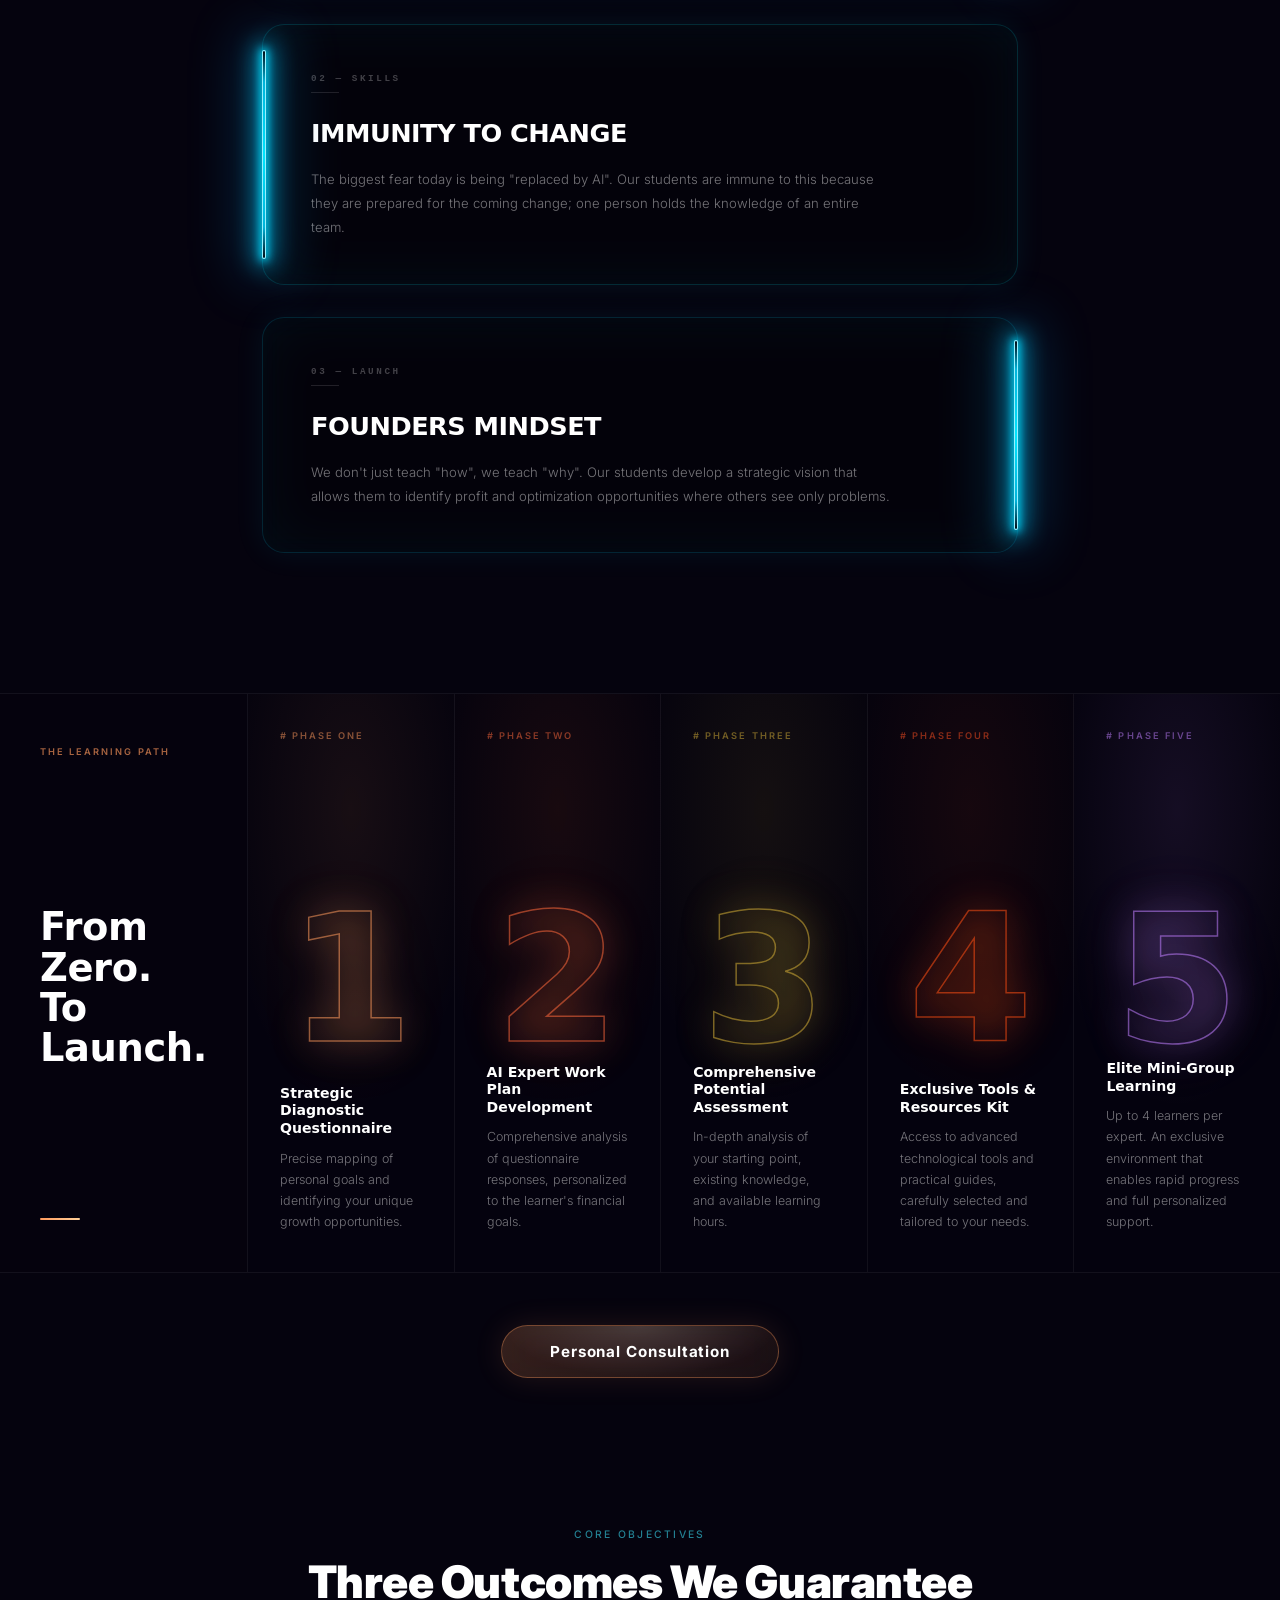
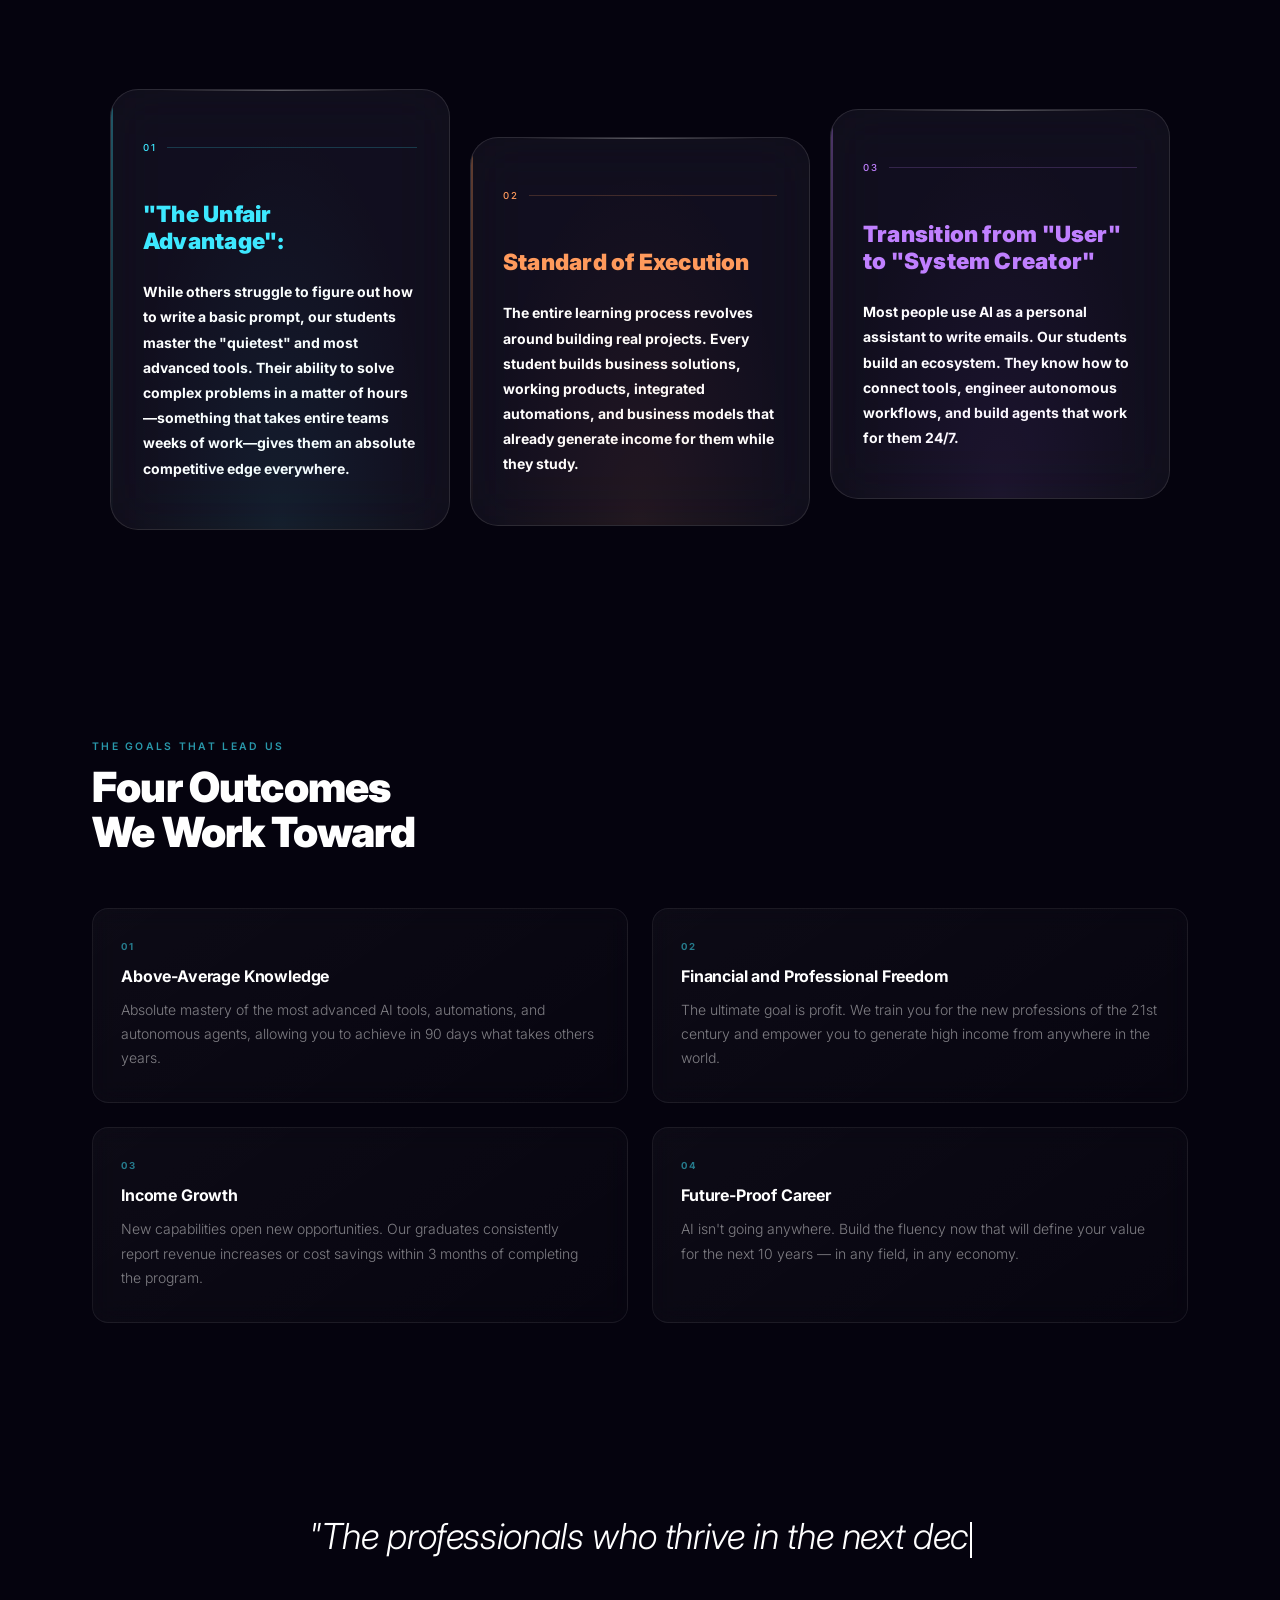
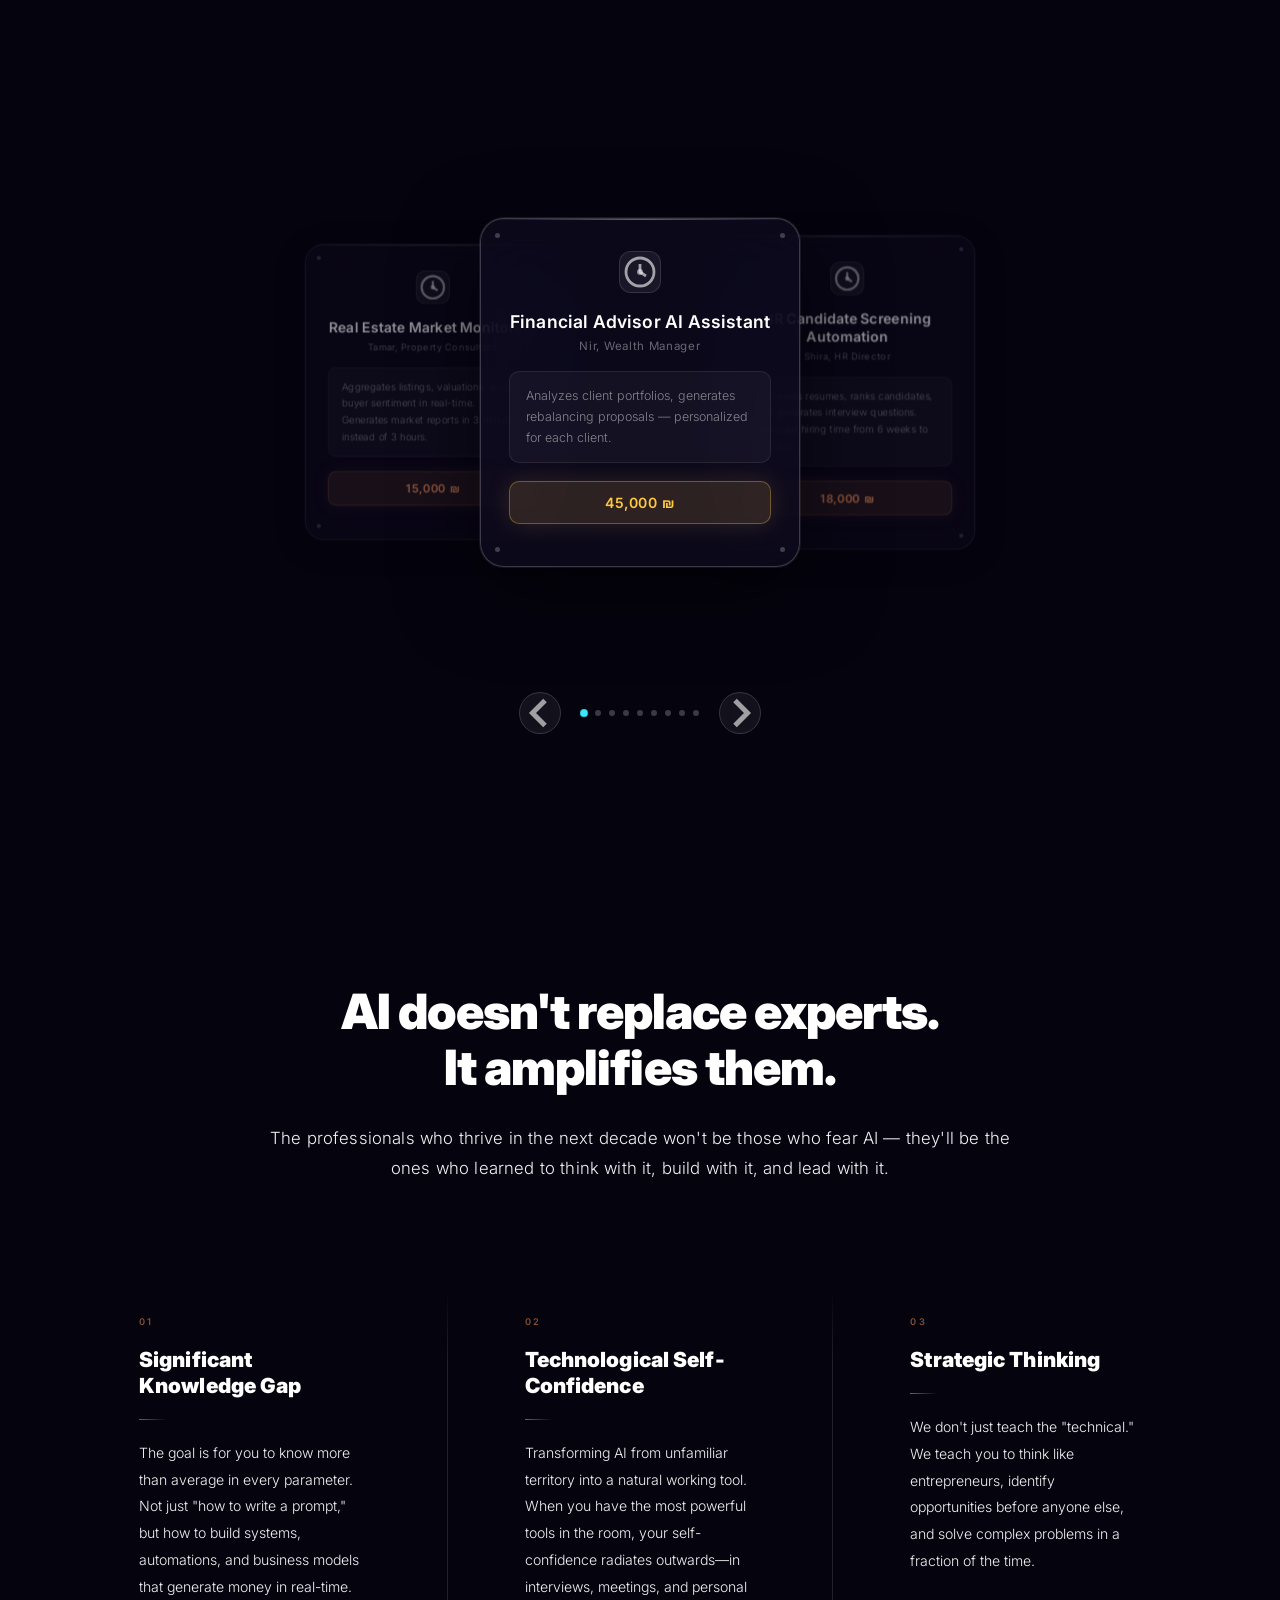
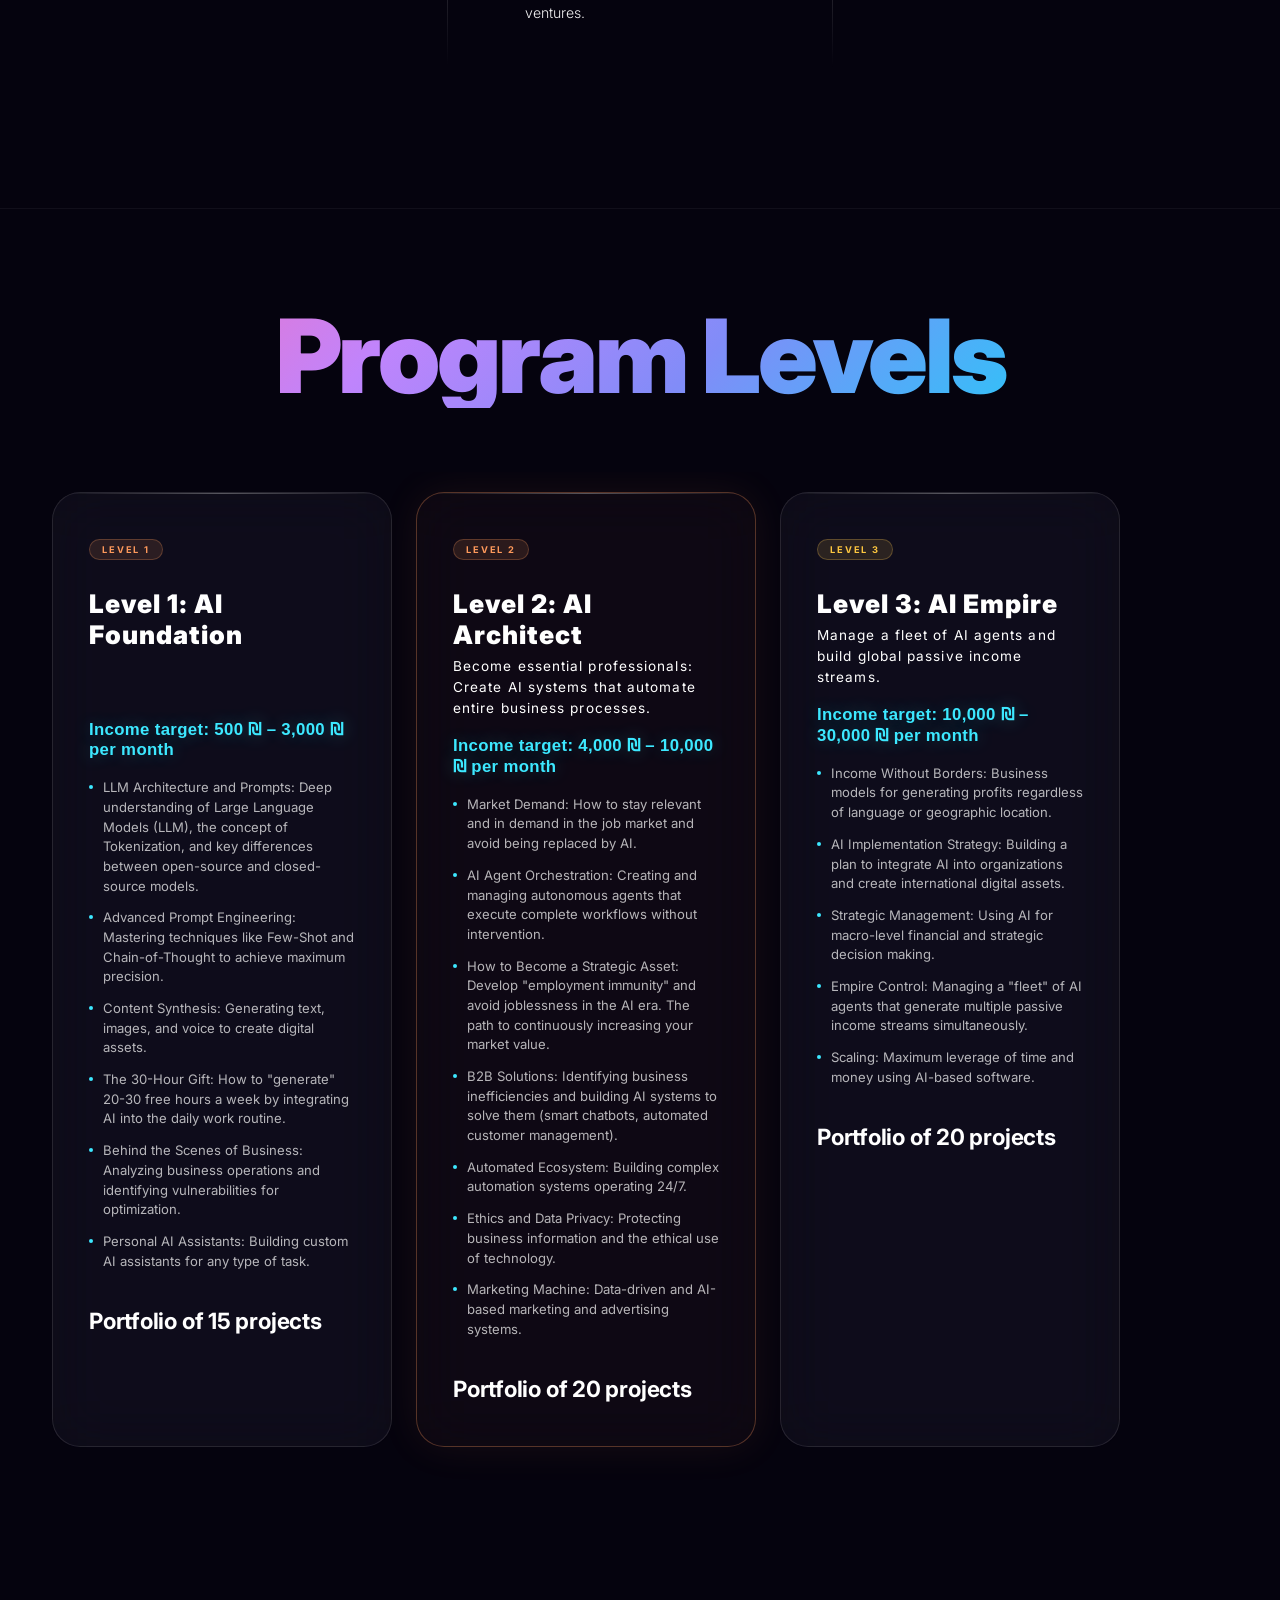
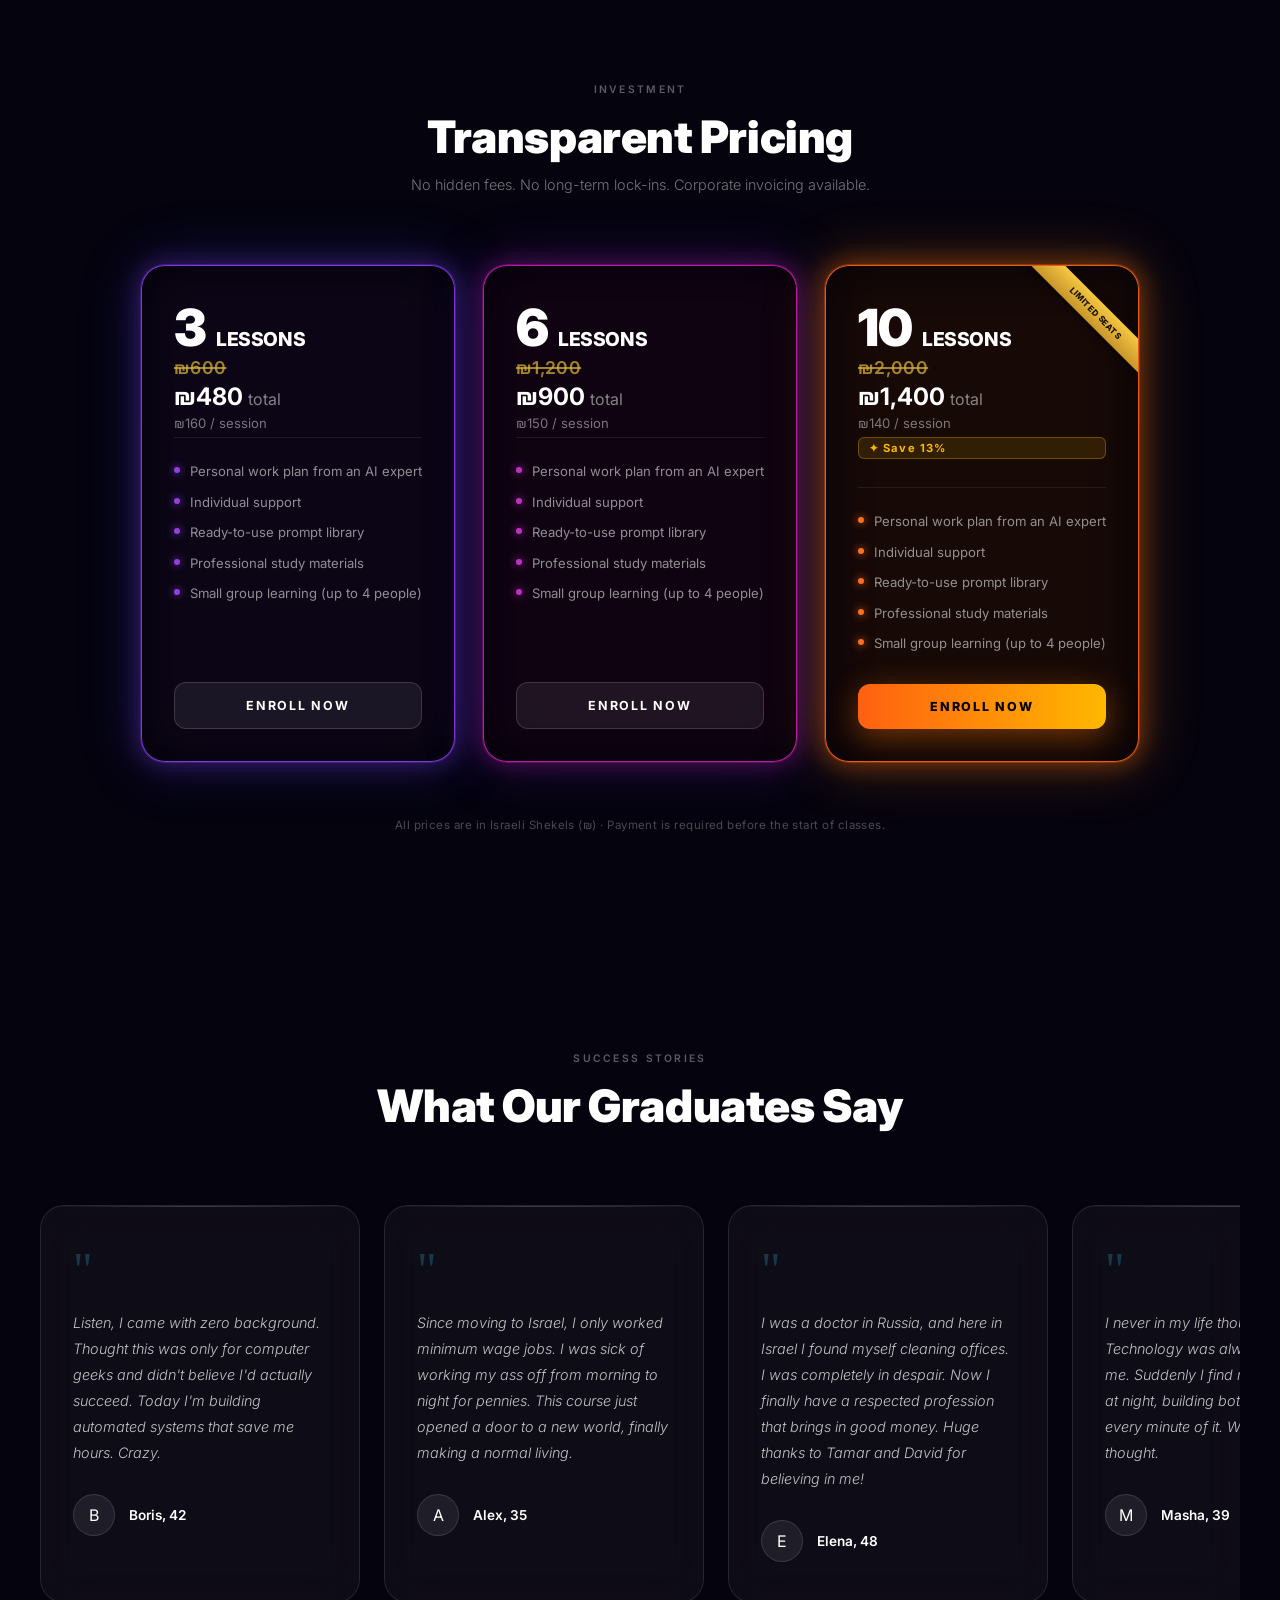
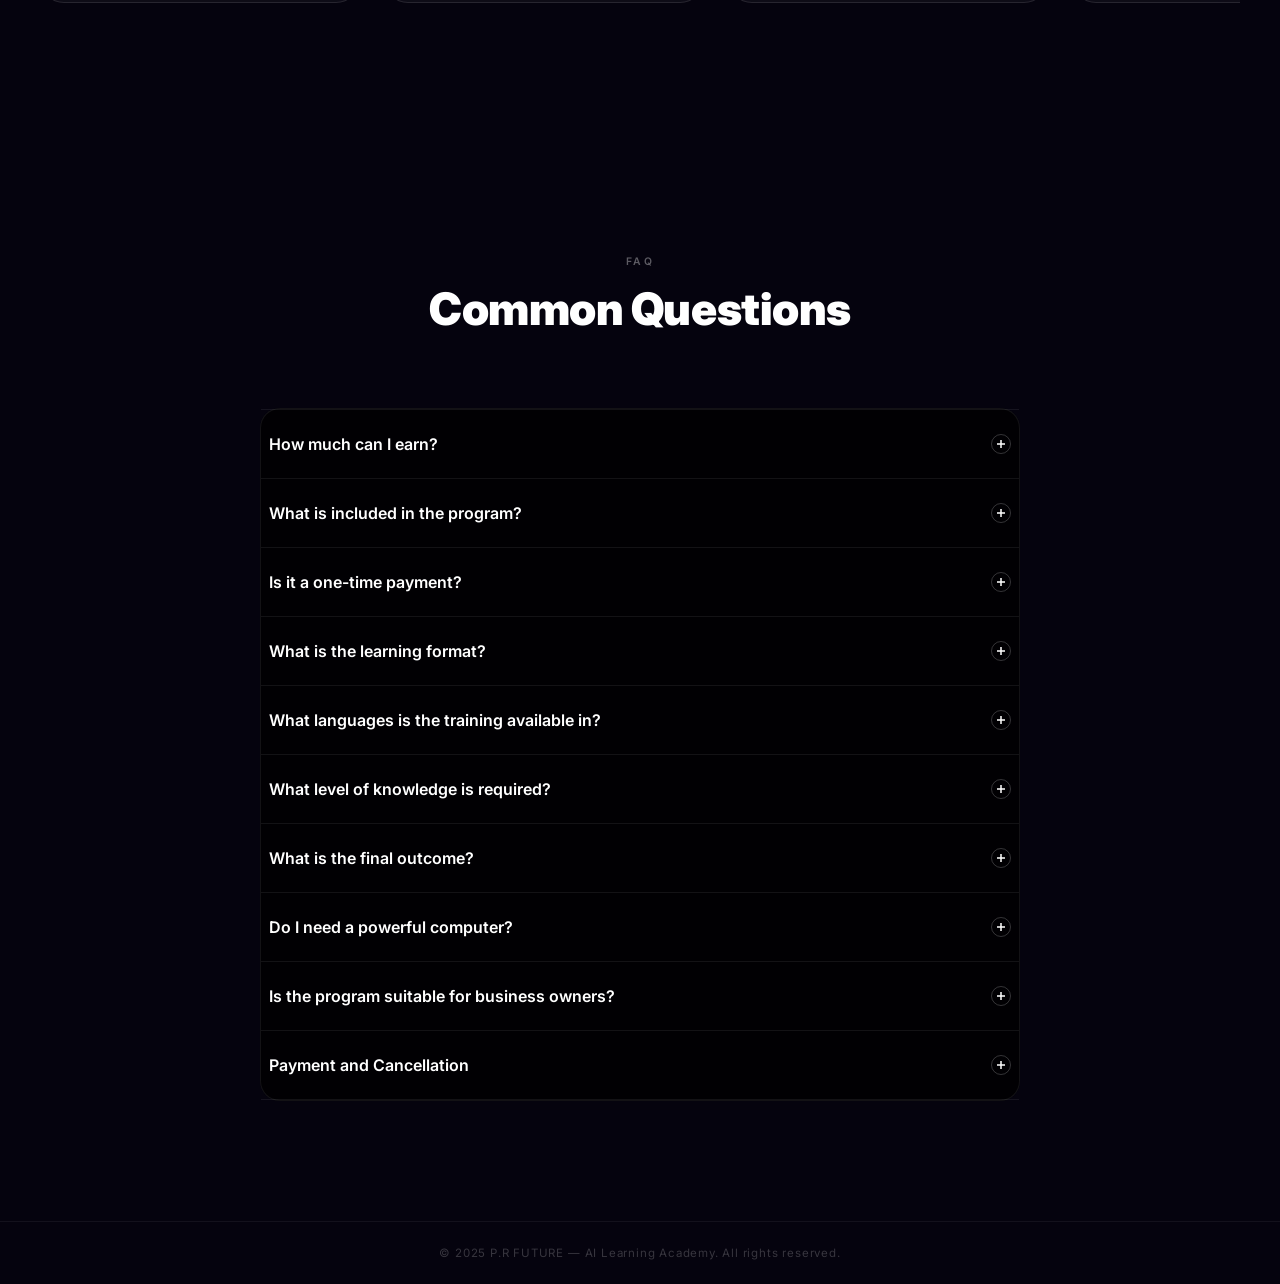
==== commit b2fe1501: "Fix mobile pricing layout: vertical stack at ≤768px on Adults and Business pages" ====
--- a/adults.html
+++ b/adults.html
@@ -238,6 +238,10 @@
   .pricing-grid { display: grid !important; grid-auto-flow: column !important; grid-auto-columns: 85vw !important; grid-template-columns: unset !important; overflow-x: auto !important; scroll-snap-type: x mandatory !important; gap: 16px !important; padding: 0 24px 20px !important; max-width: none !important; width: 100% !important; box-sizing: border-box !important; }
   .pricing-grid::-webkit-scrollbar { display: none; }
   .pricing-card { width: auto !important; max-width: none !important; min-width: unset !important; scroll-snap-align: center !important; box-sizing: border-box !important; }
+}
+@media (max-width: 768px) {
+  .pricing-grid { display: flex !important; flex-direction: column !important; align-items: center !important; gap: 32px !important; overflow-x: unset !important; scroll-snap-type: unset !important; padding: 0 20px 20px !important; }
+  .pricing-card { width: 100% !important; max-width: 420px !important; margin: 0 auto !important; scroll-snap-align: unset !important; }
 }
 
 /* ── Journey strip — mobile vertical ────────────────────── */
